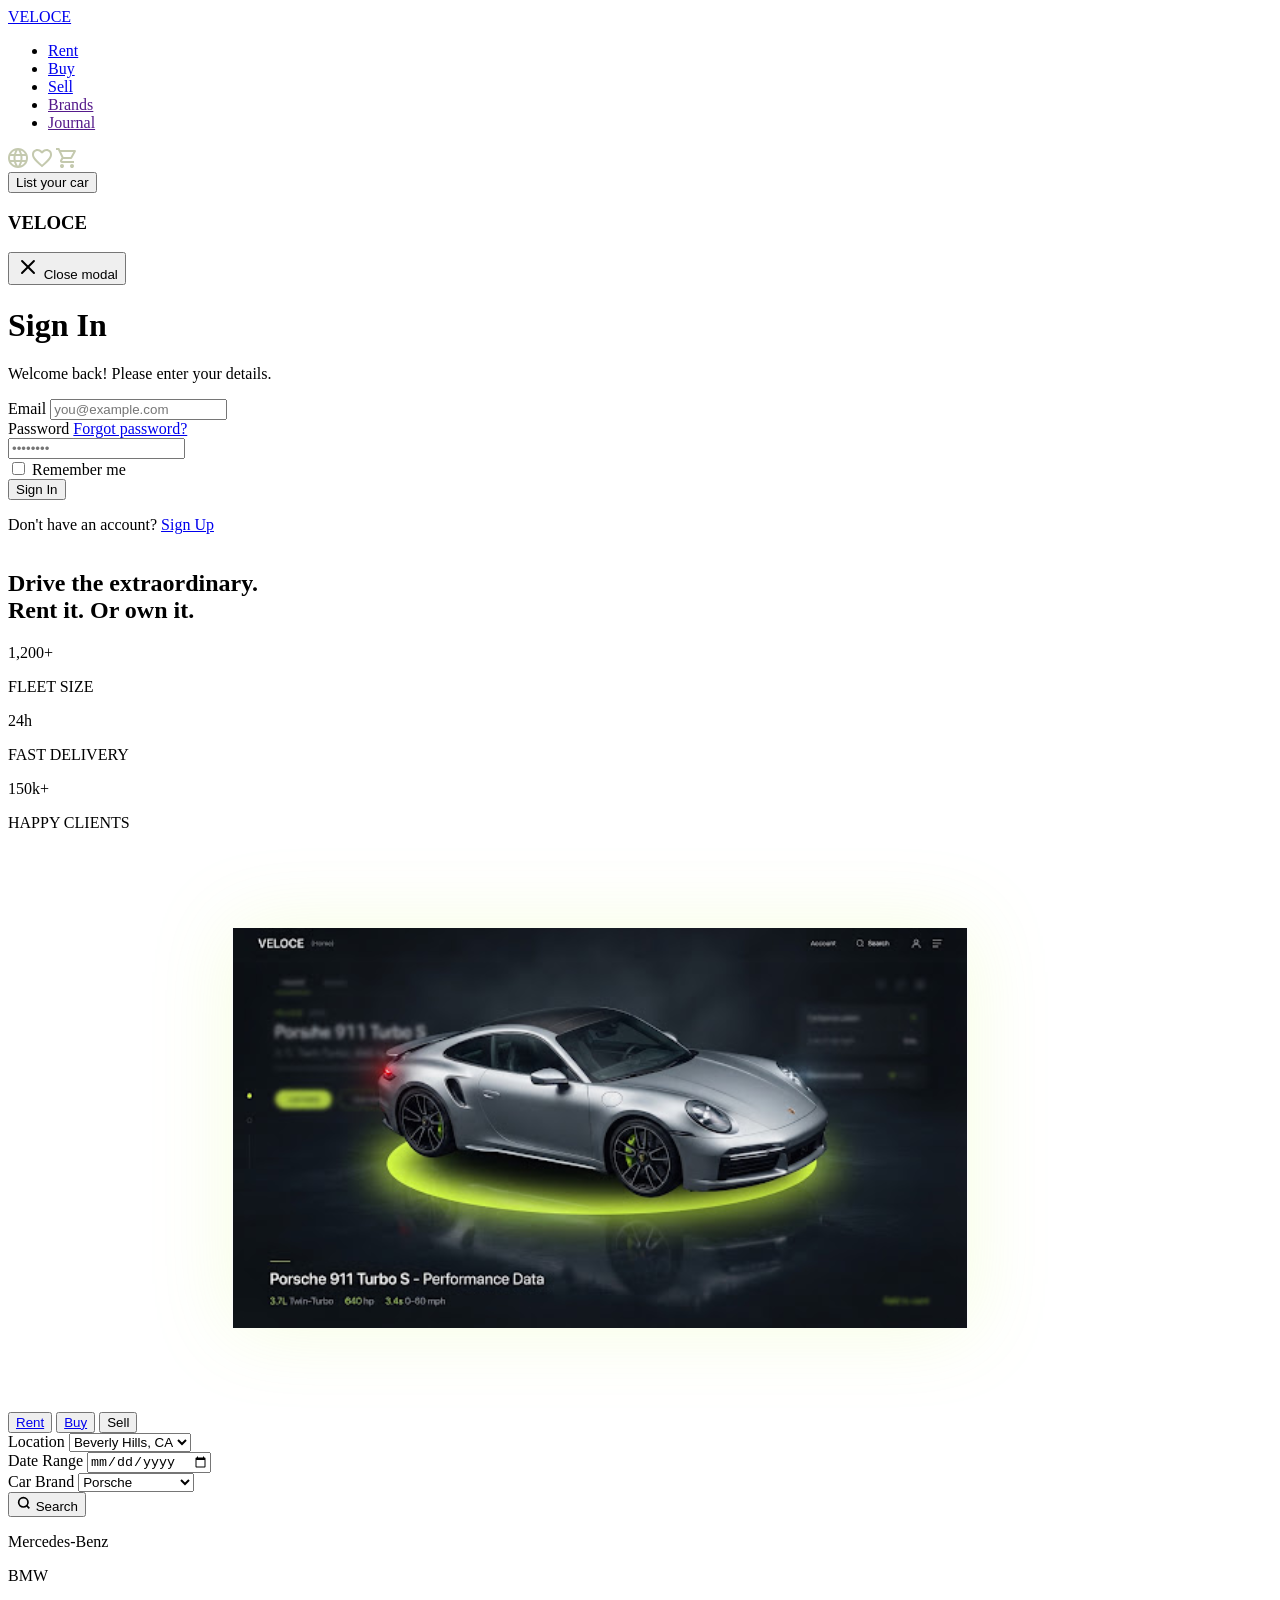
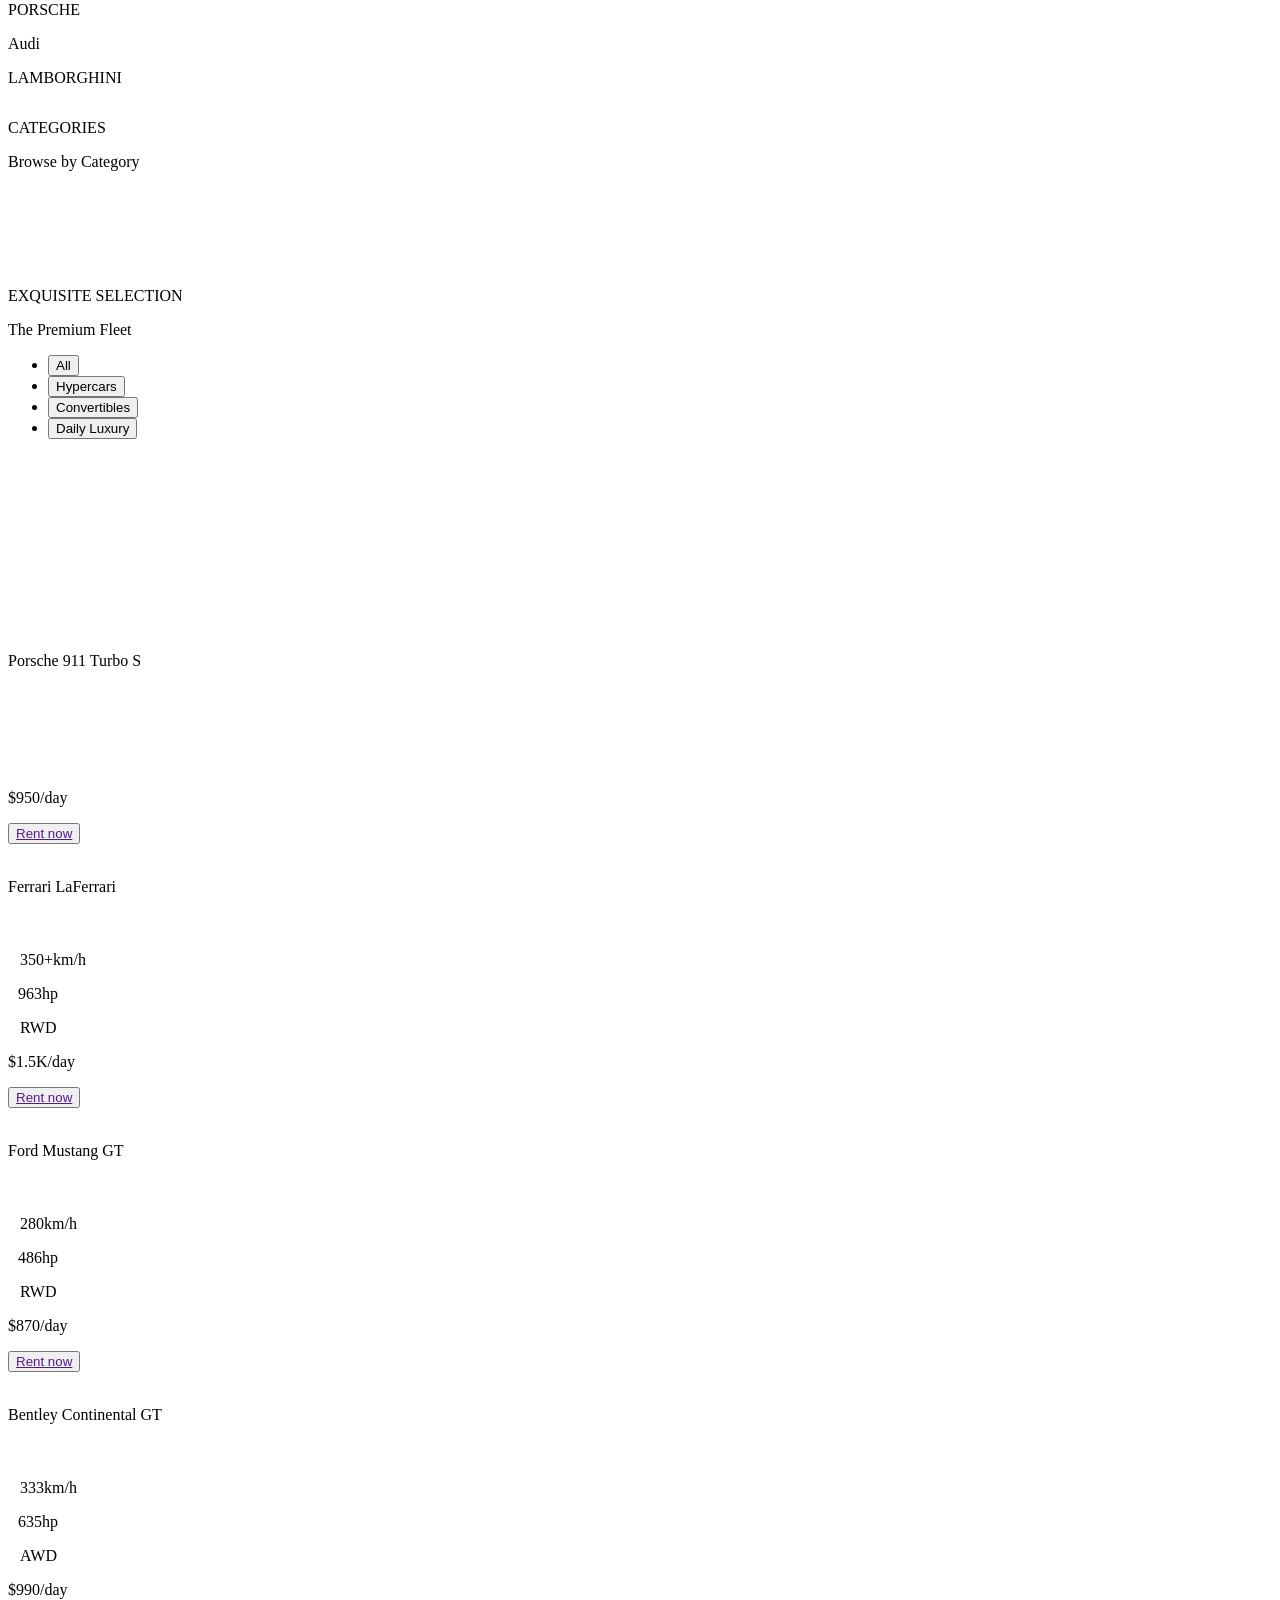
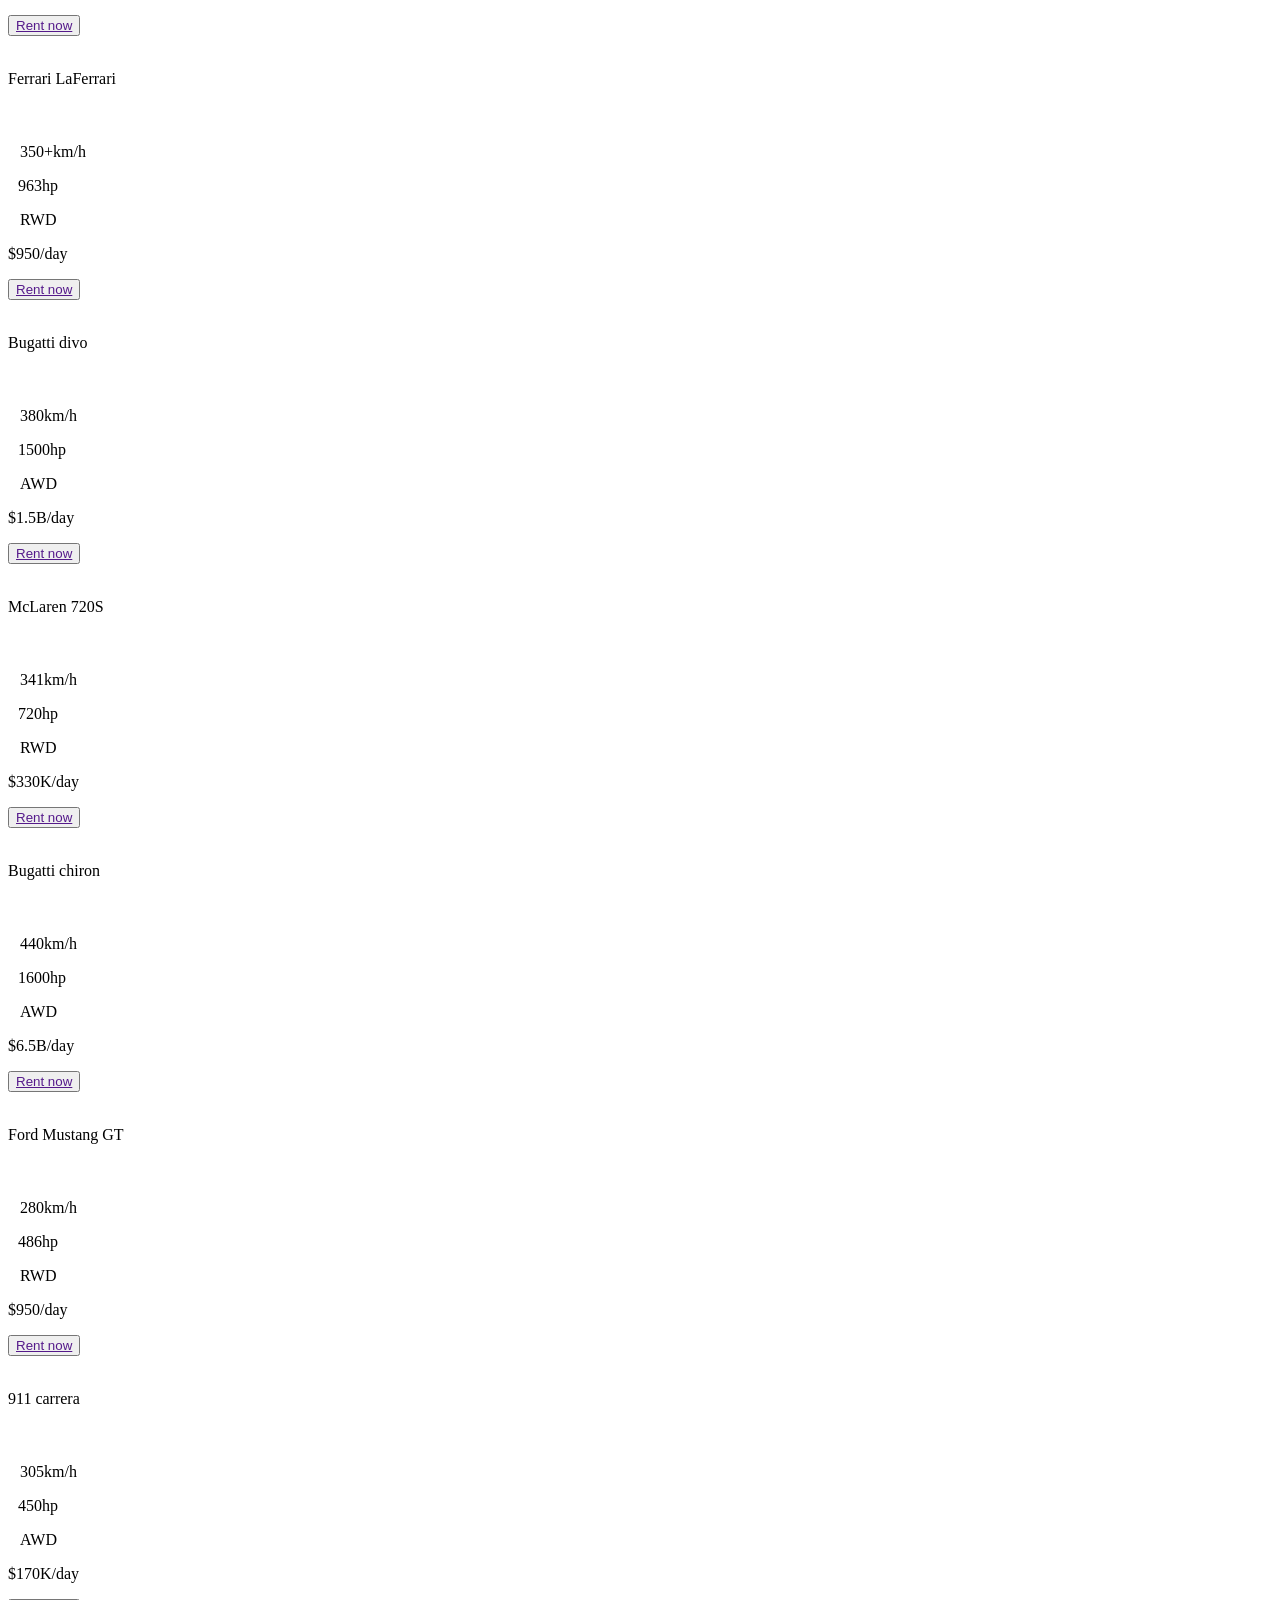
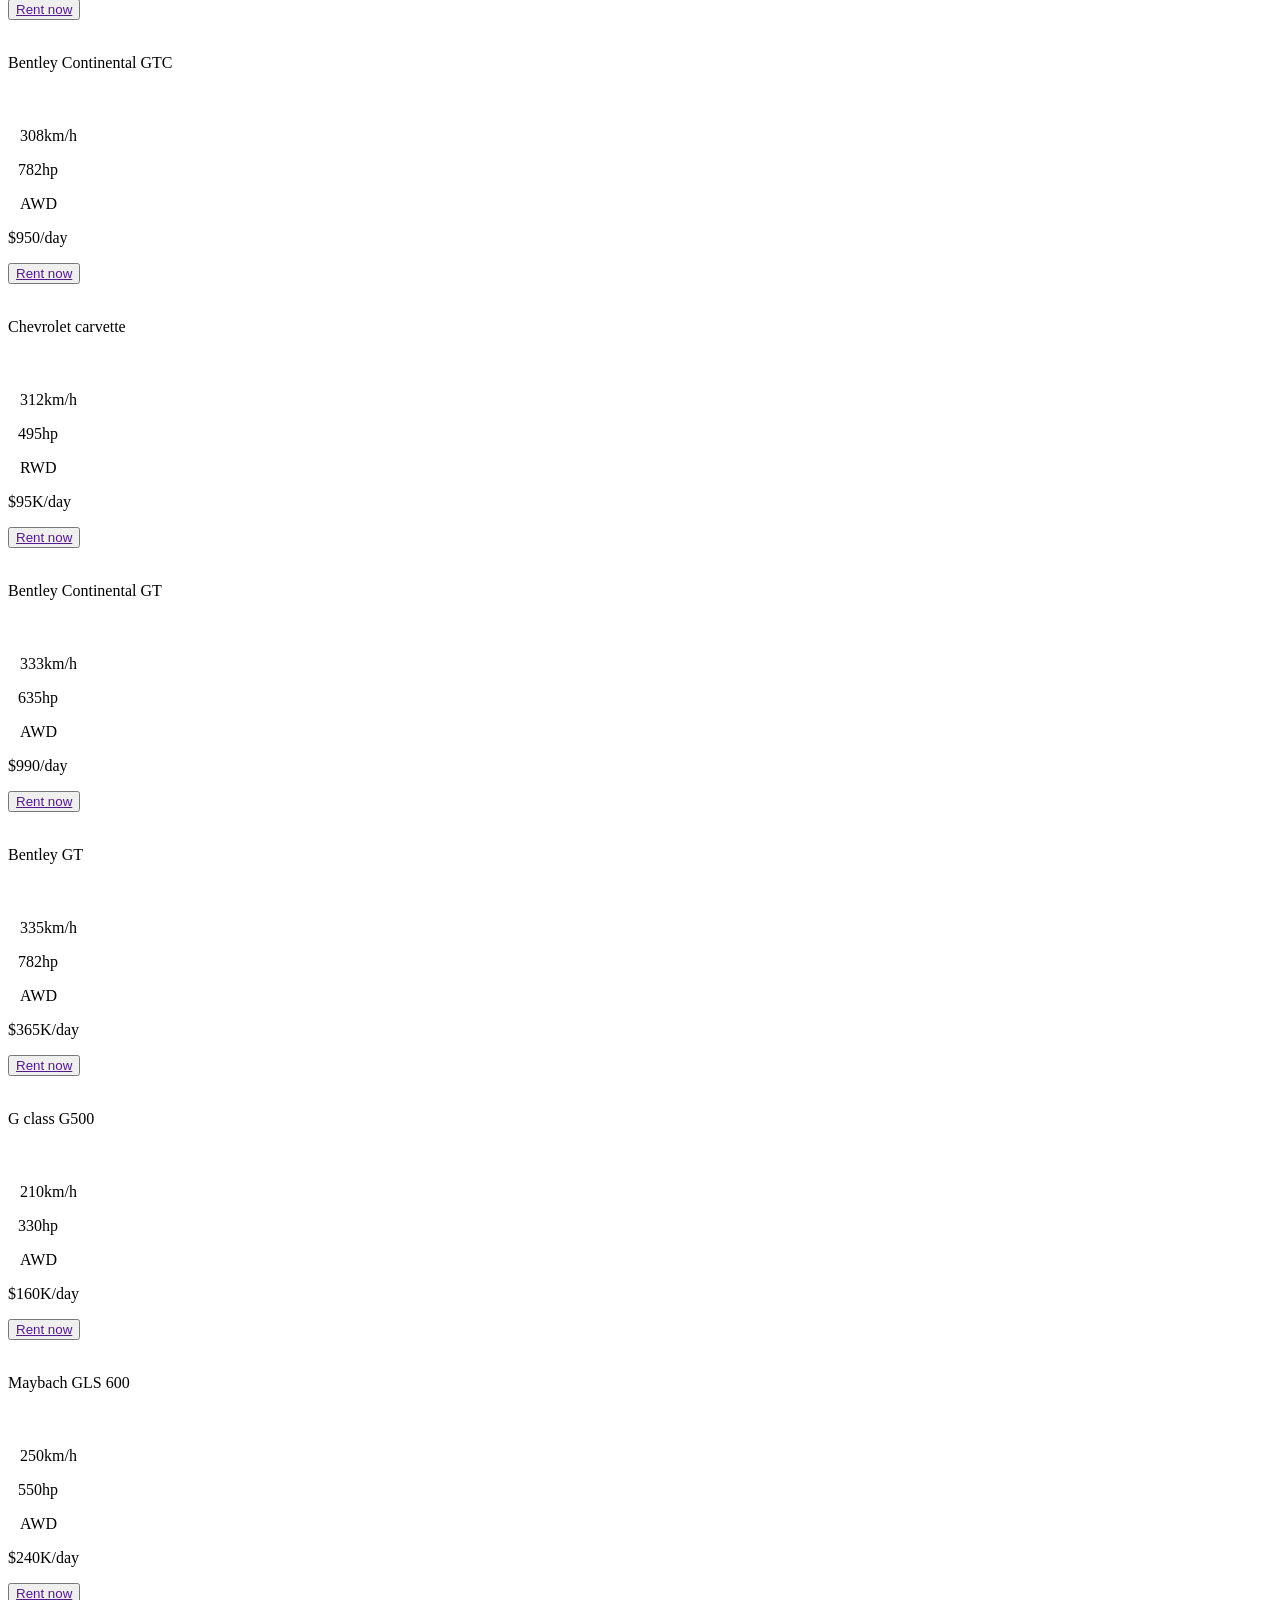
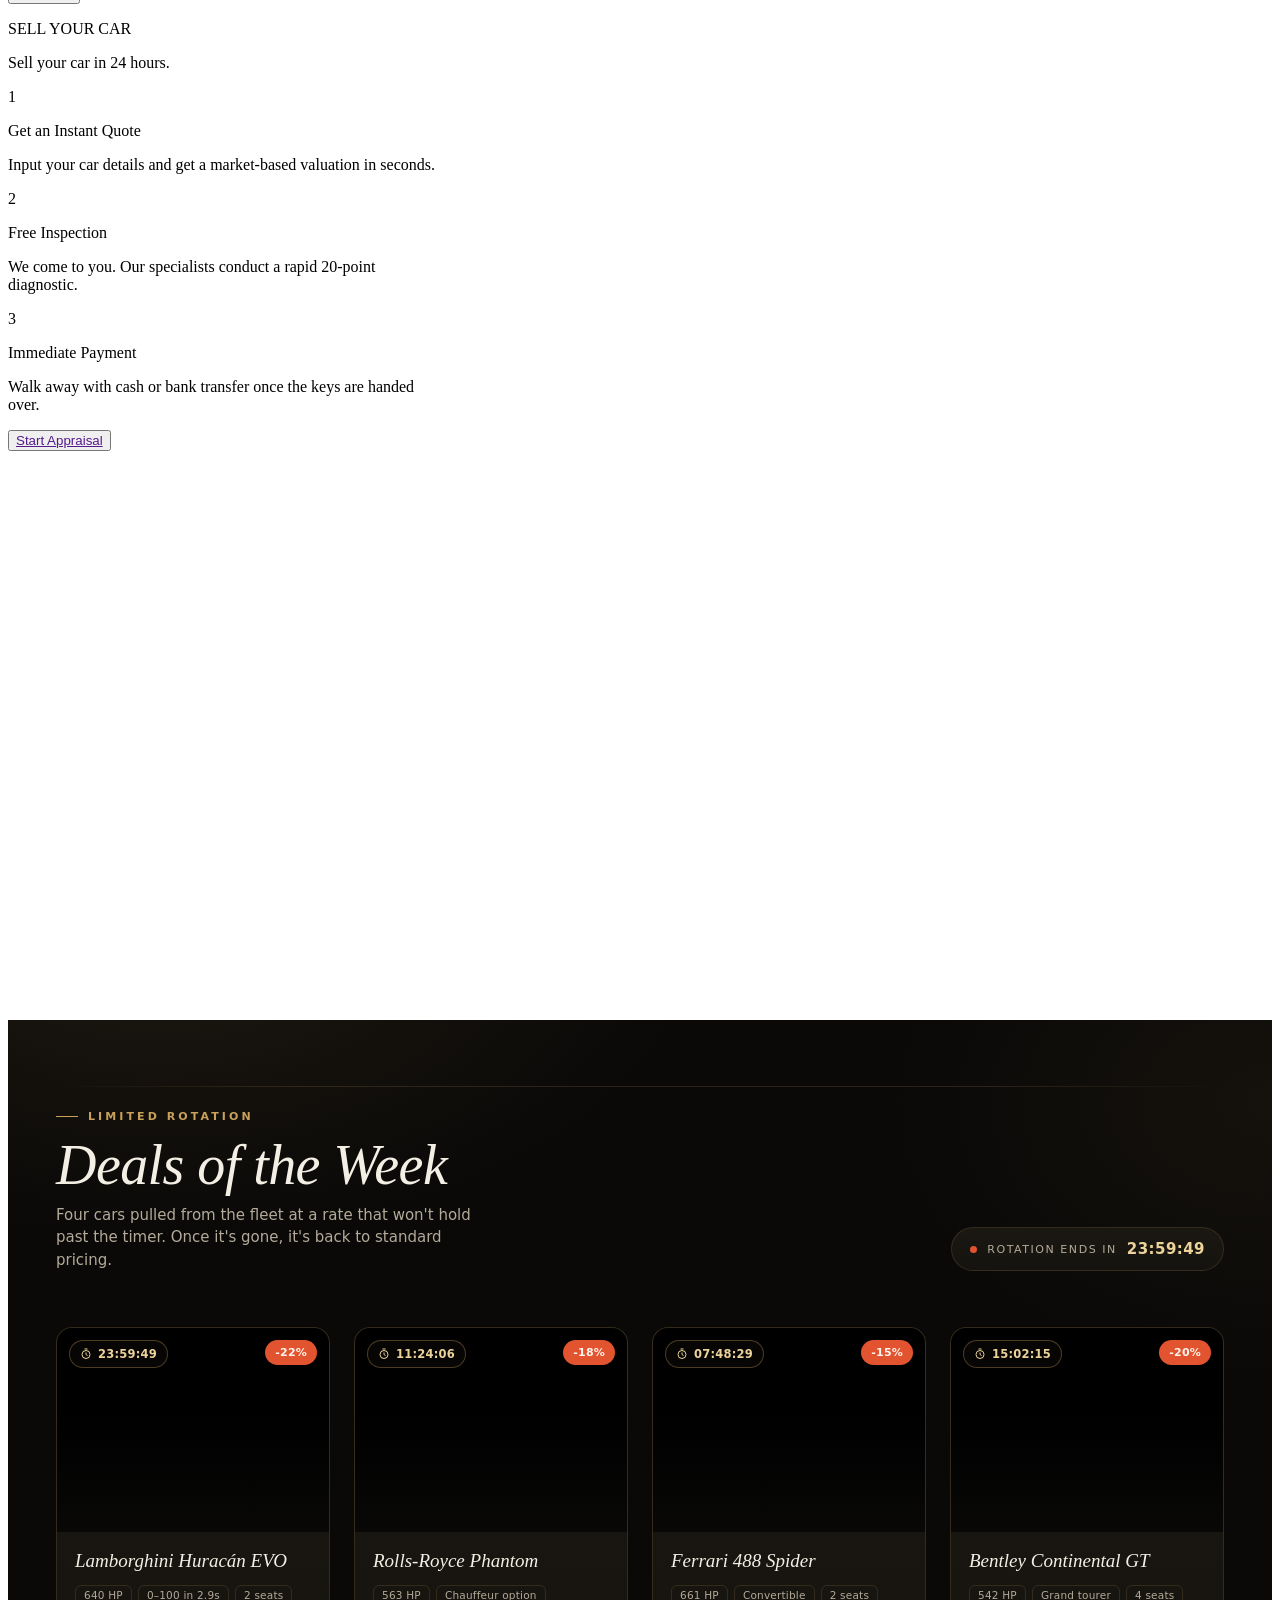
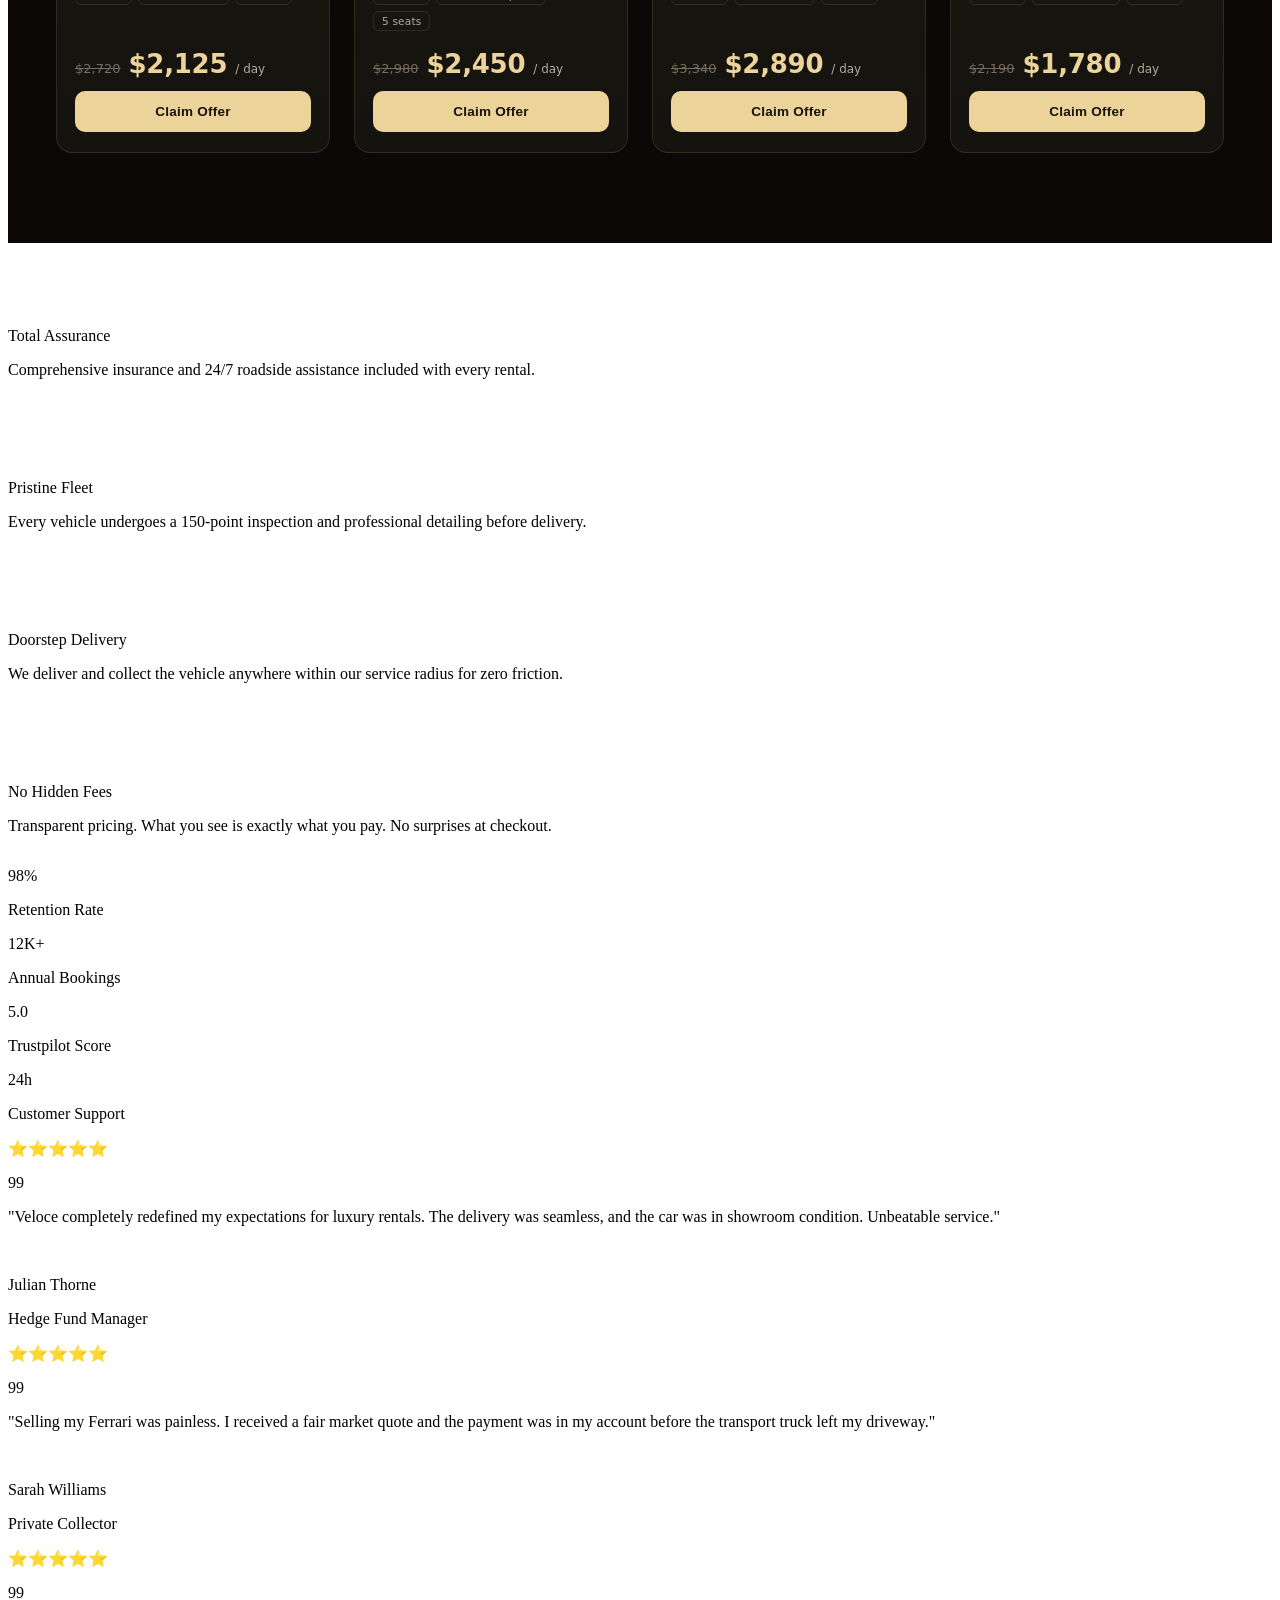
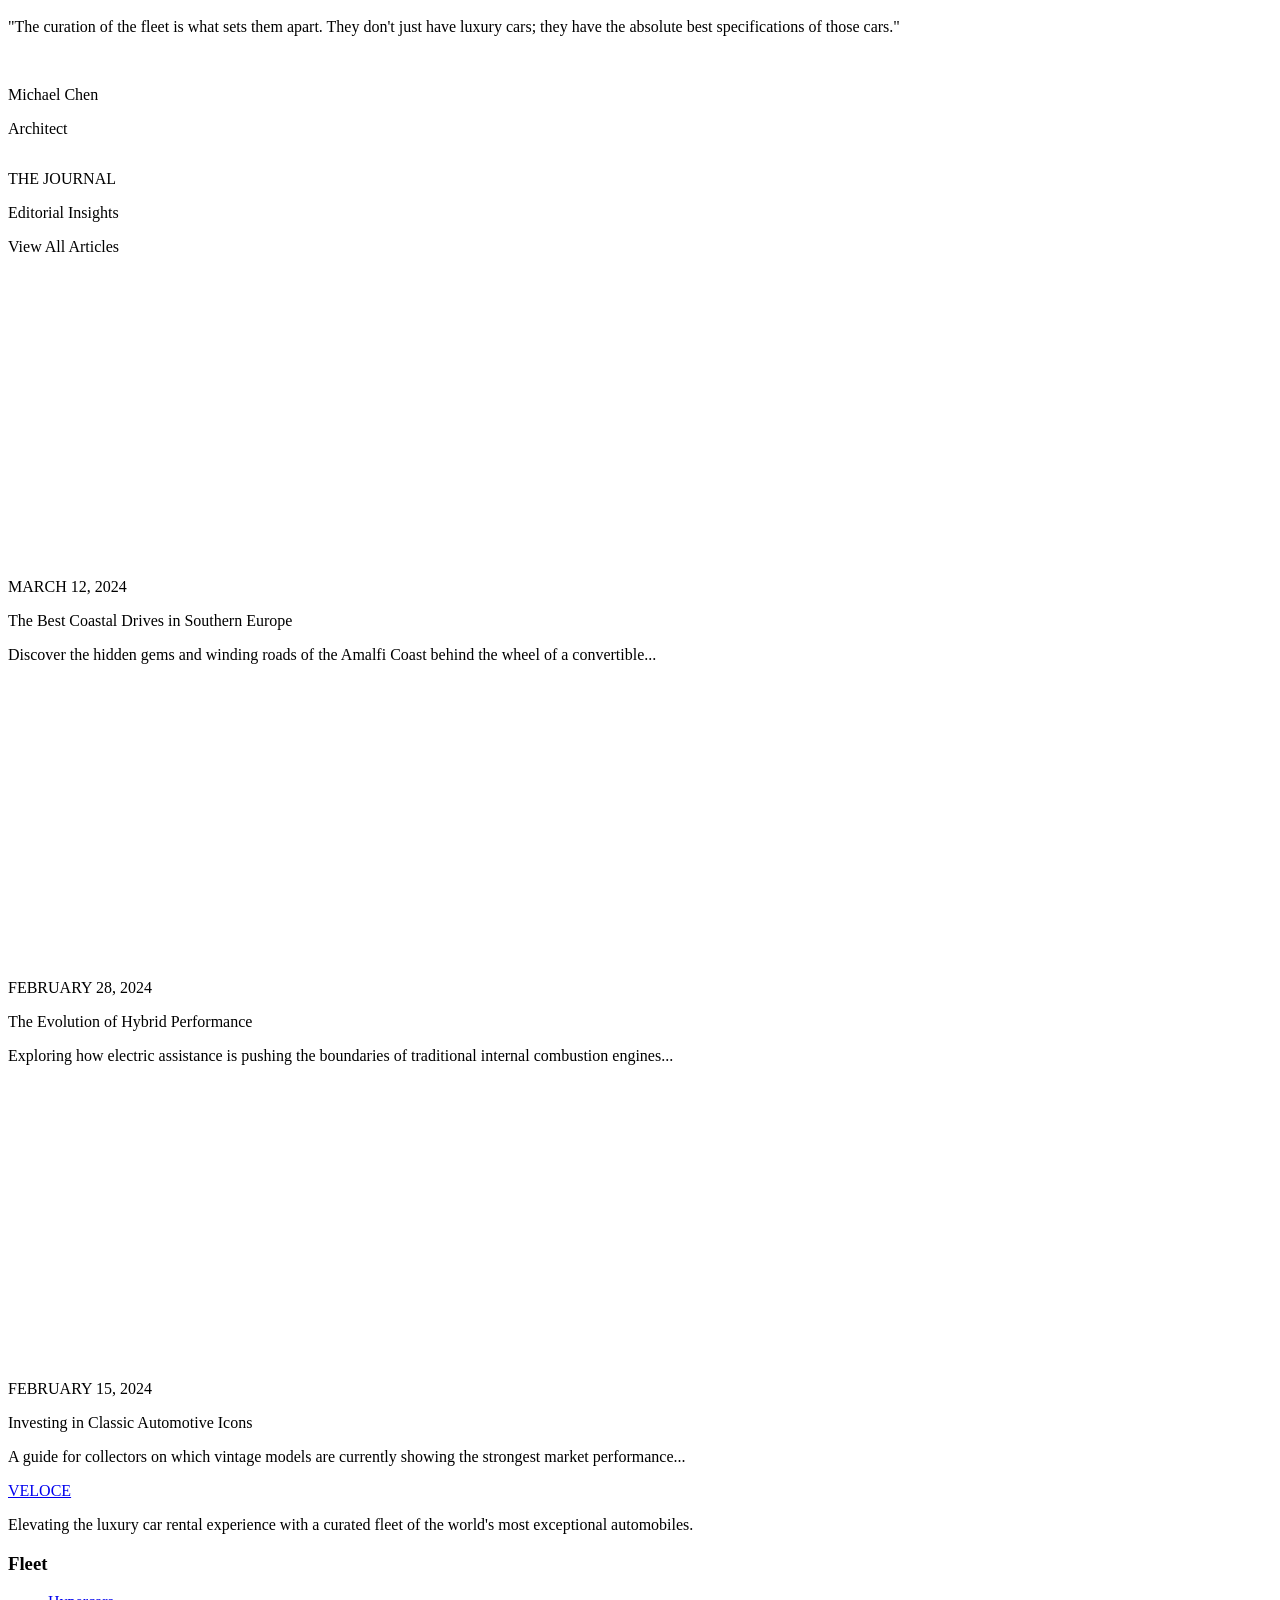
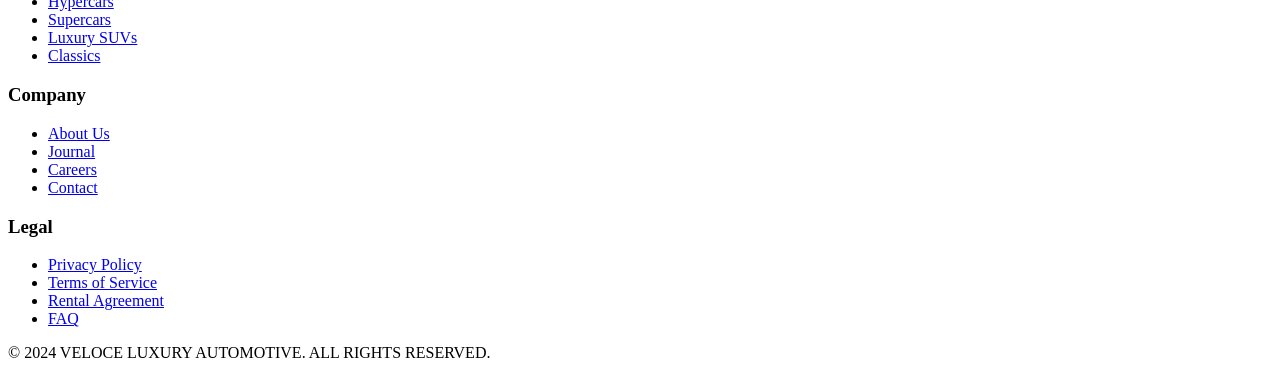
==== index.html @ 32c0cf6b "first commit" ====
<!DOCTYPE html>
<html lang="en">

<head>
    <meta charset="UTF-8">
    <meta name="viewport" content="width=device-width, initial-scale=1.0">
    <title>Rent</title>
    <link href="https://cdn.jsdelivr.net/npm/flowbite@4.0.1/dist/flowbite.min.css" rel="stylesheet" />
    <script src="https://cdn.jsdelivr.net/npm/@tailwindcss/browser@4"></script>
    <link rel="stylesheet" href="./style.css">
    <link rel="stylesheet" href="https://cdnjs.cloudflare.com/ajax/libs/OwlCarousel2/2.3.4/assets/owl.carousel.min.css"
        integrity="sha512-tS3S5qG0BlhnQROyJXvNjeEM4UpMXHrQfTGmbQ1gKmelCxlSEBUaxhRBj/EFTzpbP4RVSrpEikbmdJobCvhE3g=="
        crossorigin="anonymous" referrerpolicy="no-referrer" />
    <link rel="stylesheet"
        href="https://cdnjs.cloudflare.com/ajax/libs/OwlCarousel2/2.3.4/assets/owl.theme.default.min.css"
        integrity="sha512-sMXtMNL1zRzolHYKEujM2AqCLUR9F2C4/05cdbxjjLSRvMQIciEPCQZo++nk7go3BtSuK9kfa/s+a4f4i5pLkw=="
        crossorigin="anonymous" referrerpolicy="no-referrer" />
    <link rel="stylesheet" href="./sctipt.js">




<style id="performance-only">
/* PERFORMANCE ONLY — visual values intentionally untouched. */
html { overflow-x: hidden; }
img { content-visibility: auto; }
section, footer { contain: layout paint; }
</style>

</head>

<body class="bg-[#121315]">
    <header class="bg-[#121315] py-[19px] px-[30px]">
        <div class="max-w-[1280px] mx-auto w-full flex justify-between itmes-center">
            <div class="flex  gap-[32px] itmes-center ">
                <a class="text-[28px] text-[white]  font-[700]" href="./index.html">VELOCE</a>
                <ul class="flex gap-[16px] mt-[10px] max-[696px]:!hidden ">
                    <li class="inline-block group relative"><a
                            class="group-hover:font-[700] text-[#C4C9AE] group-hover:text-[#FFFFFF]  duration-[0.3s] group-hover:mb-[15px]"
                            href="./index.html">Rent</a>
                        <span
                            class="inline-block absolute top-[30px] left-[0] h-[2px] bg-[#C1F432] duration-[0.3s] w-[0px] group-hover:w-full">

                        </span>
                    </li>
                    <li class="inline-block group relative"><a
                            class="group-hover:font-[700]  text-[#C4C9AE] group-hover:text-[#FFFFFF] duration-[0.3s]"
                            href="./buy.html">Buy</a>
                        <span
                            class="inline-block absolute top-[30px] left-[0] h-[2px] bg-[#C1F432] duration-[0.3s] w-[0px] group-hover:w-full">

                        </span>
                    </li>
                    <li class="inline-block group relative"><a
                            class="group-hover:font-[700]  text-[#C4C9AE] group-hover:text-[#FFFFFF]  duration-[0.3s]"
                            href="./sell.html">Sell</a>
                        <span
                            class="inline-block absolute top-[30px] left-[0] h-[2px] bg-[#C1F432] duration-[0.3s] w-[0px] group-hover:w-full">

                        </span>
                    </li>
                    <li class="inline-block group relative"><a
                            class=" group-hover:font-[700] text-[#C4C9AE] group-hover:text-[#FFFFFF]  duration-[0.3s]"
                            href="">Brands</a>
                        <span
                            class="inline-block absolute top-[30px] left-[0] h-[2px] bg-[#C1F432] duration-[0.3s] w-[0px] group-hover:w-full">

                        </span>
                    </li>
                    <li class="inline-block group relative"><a
                            class=" group-hover:font-[700] text-[#C4C9AE] group-hover:text-[#FFFFFF]  duration-[0.3s]"
                            href="">Journal</a>
                        <span
                            class="inline-block absolute top-[30px] left-[0] h-[2px] bg-[#C1F432] duration-[0.3s] w-[0px] group-hover:w-full">

                        </span>
                    </li>
                </ul>
            </div>

            <div class="flex gap-[40px] ">

                <div class=" ">
                    <div class="flex gap-[8px] max-[696px]:hidden ">
                        <img class="pt-[12px]" src="./headericon-1.svg" alt="">
                        <img class="pt-[12px]" src="./headericon-2.svg" alt="">
                        <img class="pt-[12px]" src="./headericon-3.svg" alt="">
                    </div>

                </div>
                <!-- Modal toggle -->
              

<!-- Modal toggle -->
<button data-modal-target="default-modal" data-modal-toggle="default-modal" class="text-black bg-[#C1F432] box-border border border-transparent hover:bg-brand-strong focus:ring-4 focus:ring-brand-medium shadow-xs font-medium leading-5 rounded-base text-sm px-[24px] py-[10px] rounded-[8px] focus:outline-none" type="button">
  List your car
</button>

<!-- Main modal -->
<div id="default-modal" tabindex="-1" aria-hidden="true" class="hidden  overflow-y-auto overflow-x-hidden fixed top-0 right-0 left-0 z-50 justify-center items-center w-full  md:inset-0 h-[calc(100%-1rem)] max-h-[1000px]">
    <div class="relative object-cover overflow-hidden p-4 w-full max-w-[700px] max-h-[700px]">
        <!-- Modal content -->
        <div class="relative bg-neutral-primary-soft border border-default rounded-base shadow-sm p-4 md:p-6">
            <!-- Modal header -->
            <div class="flex items-center text-white bg-black justify-between border-b border-default pb-4 md:pb-5">
                <h3 class="text-lg font-medium text-heading">
                    VELOCE
                </h3>
                <button type="button" class="text-body bg-transparent hover:bg-neutral-tertiary hover:text-heading rounded-base text-sm w-9 h-9 ms-auto inline-flex justify-center items-center" data-modal-hide="default-modal">
                    <svg class="w-5 h-5" aria-hidden="true" xmlns="http://www.w3.org/2000/svg" width="24" height="24" fill="none" viewBox="0 0 24 24"><path stroke="currentColor" stroke-linecap="round" stroke-linejoin="round" stroke-width="2" d="M6 18 17.94 6M18 18 6.06 6"/></svg>
                    <span class="sr-only">Close modal</span>
                </button>
            </div>
            <!-- Modal body -->
             <div class="min-h-screen w-full bg-[#101112] flex items-center justify-center px-5">

  <div
    class="w-full max-w-[420px]
           rounded-2xl
           border border-[#292b2d]
           bg-[#151617]
           p-6 sm:p-8
           shadow-2xl">

    <!-- TITLE -->
    <div class="mb-7">

      <h1 class="text-2xl font-semibold text-white">
        Sign In
      </h1>

      <p class="mt-2 text-sm text-[#8f918d]">
        Welcome back! Please enter your details.
      </p>

    </div>


    <!-- FORM -->
    <form class="space-y-5">

      <!-- EMAIL -->
      <div>

        <label
          for="email"
          class="mb-2 block text-sm font-medium text-[#d8d9d5]">

          Email

        </label>

        <input
          id="email"
          type="email"
          placeholder="you@example.com"
          class="w-full rounded-lg
                 border border-[#303234]
                 bg-[#101112]
                 px-4 py-3
                 text-sm text-white
                 placeholder:text-[#666864]
                 outline-none
                 transition
                 focus:border-[#b7e52c]
                 focus:ring-1
                 focus:ring-[#b7e52c]">

      </div>


      <!-- PASSWORD -->
      <div>

        <div class="mb-2 flex items-center justify-between">

          <label
            for="password"
            class="text-sm font-medium text-[#d8d9d5]">

            Password

          </label>

          <a
            href="#"
            class="text-xs text-[#b7e52c]
                   hover:text-[#d5ff61]
                   transition">

            Forgot password?

          </a>

        </div>


        <input
          id="password"
          type="password"
          placeholder="••••••••"
          class="w-full rounded-lg
                 border border-[#303234]
                 bg-[#101112]
                 px-4 py-3
                 text-sm text-white
                 placeholder:text-[#666864]
                 outline-none
                 transition
                 focus:border-[#b7e52c]
                 focus:ring-1
                 focus:ring-[#b7e52c]">

      </div>


      <!-- REMEMBER -->
      <div class="flex items-center gap-2">

        <input
          id="remember"
          type="checkbox"
          class="h-4 w-4
                 rounded
                 border-[#383a3c]
                 bg-[#101112]
                 accent-[#b7e52c]">

        <label
          for="remember"
          class="text-sm text-[#999b96]">

          Remember me

        </label>

      </div>


      <!-- SIGN IN BUTTON -->
      <button
        type="submit"
        class="w-full rounded-lg
               bg-[#b7e52c]
               py-3
               text-sm font-bold
               text-[#101112]
               transition
               hover:bg-[#d0fa54]
               active:scale-[0.98]">

        Sign In

      </button>

    </form>


    <!-- SIGN UP -->
    <p class="mt-7 text-center text-sm text-[#858783]">

      Don't have an account?

      <a
        href="#"
        class="ml-1 font-medium
               text-[#b7e52c]
               hover:text-[#d5ff61]">

        Sign Up

      </a>

    </p>

  </div>

</div>
             
          
        </div>
    </div>
</div>





            </div>







        
    </header>






  














    <main>
     <section class="w-full bg-[#101112] text-white overflow-hidden">

  <div class="max-w-[1280px] mx-auto px-5 sm:px-7 lg:px-9 py-12 sm:py-16">

    <!-- TITLE -->
    <div class="text-center">

      <h1
        class="text-[38px] sm:text-[50px] lg:text-[58px]
               leading-[1.02] font-bold tracking-[-2px]">

        <span class="text-[#e8e8e8]">
          Drive the extraordinary.
        </span>

        <br>

        <span class="text-[#b7ff1c]">
          Rent it. Or own it.
        </span>

      </h1>


      <!-- STATS -->
      <div
        class="mt-6 flex justify-center
               divide-x divide-[#292b2b]">

        <div class="px-5 sm:px-9 text-center">

          <p class="text-sm">
            1,200+
          </p>

          <p class="mt-1 text-[10px] text-[#aaa99c]">
            FLEET SIZE
          </p>

        </div>


        <div class="px-5 sm:px-9 text-center">

          <p class="text-sm">
            24h
          </p>

          <p class="mt-1 text-[10px] text-[#aaa99c]">
            FAST DELIVERY
          </p>

        </div>


        <div class="px-5 sm:px-9 text-center">

          <p class="text-sm">
            150k+
          </p>

          <p class="mt-1 text-[10px] text-[#aaa99c]">
            HAPPY CLIENTS
          </p>

        </div>

      </div>

    </div>


    <!-- IMAGE + WIDGET -->
    <div
      class="relative
             w-full
             max-w-[1024px]
             mx-auto
             mt-10 sm:mt-12">


      <!-- SINGLE IMAGE -->
      <div
        class="relative
               w-full
               h-[280px]
               sm:h-[400px]
               lg:h-[500px]
               overflow-hidden">

        <img
          src="./hero/hero img.svg"
          alt="Porsche 911 Turbo S"
          class="w-full h-full object-cover block">


        <!-- IMAGE DARK OVERLAY -->
        <div
          class="absolute inset-0
                 bg-gradient-to-b
                 from-black/10
                 via-transparent
                 to-[#101112]/30
                 pointer-events-none">
        </div>

      </div>


      <!-- SEARCH WIDGET -->
      <div
        class="absolute
               left-1/2
               -translate-x-1/2
               bottom-[-10px]
               z-20
               w-[calc(100%-32px)]
               sm:w-[calc(100%-60px)]
               lg:w-[740px]
               rounded-[14px]
               border border-[#303332]
               bg-[#181a1b]/95
               backdrop-blur-xl
               shadow-[0_20px_60px_rgba(0,0,0,0.45)]
               p-3 sm:p-4">


        <!-- TABS -->
        <div class="flex items-center gap-1 mb-4">

          <button
            type="button"
            class="car-tab active-car-tab
                   px-5 py-2 rounded-lg
                   text-[12px] font-semibold
                   bg-[#b7ff1c] text-[#111]">

           <a href="./index.html">Rent</a>

          </button>


          <button
            type="button"
            class="car-tab
                   px-5 py-2 rounded-lg
                   text-[12px] font-semibold
                   text-[#aaa99c]
                   hover:text-white transition">

            <a href="./buy.html">Buy</a>

          </button>


          <button
            type="button"
            class="car-tab
                   px-5 py-2 rounded-lg
                   text-[12px] font-semibold
                   text-[#aaa99c]
                   hover:text-white transition">

            Sell

          </button>

        </div>


        <!-- FIELDS -->
        <div
          class="grid
                 grid-cols-1
                 sm:grid-cols-2
                 lg:grid-cols-[1fr_1fr_1fr_auto]
                 gap-3">


          <!-- LOCATION -->
          <div>

            <label
              class="block mb-1.5 text-[10px]
                     uppercase text-[#aaa99c]">

              Location

            </label>

            <select
              class="w-full h-[42px]
                     appearance-none
                     rounded-lg
                     border border-[#2b2d2e]
                     bg-[#141617]
                     px-3
                     text-[12px]
                     text-[#999b95]
                     outline-none
                     focus:border-[#b7ff1c]
                     cursor-pointer">

              <option>Beverly Hills, CA</option>
              <option>Los Angeles, CA</option>
              <option>Miami, FL</option>
              <option>New York, NY</option>
              <option>Dubai, UAE</option>

            </select>

          </div>


          <!-- DATE -->
          <div>

            <label
              class="block mb-1.5 text-[10px]
                     uppercase text-[#aaa99c]">

              Date Range

            </label>

            <input
              type="date"
              class="w-full h-[42px]
                     rounded-lg
                     border border-[#2b2d2e]
                     bg-[#141617]
                     px-3
                     text-[12px]
                     text-[#999b95]
                     outline-none
                     focus:border-[#b7ff1c]
                     cursor-pointer">

          </div>


          <!-- BRAND -->
          <div>

            <label
              class="block mb-1.5 text-[10px]
                     uppercase text-[#aaa99c]">

              Car Brand

            </label>

            <select
              class="w-full h-[42px]
                     appearance-none
                     rounded-lg
                     border border-[#2b2d2e]
                     bg-[#141617]
                     px-3
                     text-[12px]
                     text-[#999b95]
                     outline-none
                     focus:border-[#b7ff1c]
                     cursor-pointer">

              <option>Porsche</option>
              <option>Ferrari</option>
              <option>Lamborghini</option>
              <option>McLaren</option>
              <option>BMW</option>
              <option>Mercedes-Benz</option>
              <option>Aston Martin</option>

            </select>

          </div>


          <!-- SEARCH -->
          <button
            type="button"
            class="h-[42px]
                   self-end
                   rounded-lg
                   bg-[#b7ff1c]
                   px-6
                   text-[12px]
                   font-bold
                   text-[#101112]
                   flex items-center
                   justify-center
                   gap-2
                   hover:bg-[#caff50]
                   active:scale-[0.98]
                   transition">

            <svg
              width="16"
              height="16"
              viewBox="0 0 24 24"
              fill="none"
              stroke="currentColor"
              stroke-width="2.5">

              <circle
                cx="11"
                cy="11"
                r="7"/>

              <path d="m20 20-4-4"/>

            </svg>

            Search

          </button>

        </div>

      </div>

    </div>


    <!-- SPACE FOR OVERLAY -->
    <div class="h-[90px] sm:h-[100px]"></div>

  </div>


  <!-- TABS JS -->
  <script>

    const carTabs =
      document.querySelectorAll(".car-tab");

    carTabs.forEach(tab => {

      tab.addEventListener("click", () => {

        carTabs.forEach(item => {

          item.classList.remove(
            "active-car-tab",
            "bg-[#b7ff1c]",
            "text-[#111]"
          );

          item.classList.add(
            "text-[#aaa99c]"
          );

        });


        tab.classList.add(
          "active-car-tab",
          "bg-[#b7ff1c]",
          "text-[#111]"
        );

        tab.classList.remove(
          "text-[#aaa99c]"
        );

      });

    });

  </script>

</section>

        <section class="bg-[#161719] max-[661px]:mt-[300px]">
            <div class="max-w-[1280px] w-full mx-auto">
                <div class="flex px-[64px] justify-between py-[60px] max-[400px]:flex-col">
                    <div class="inline-block group relative">
                        <p
                            class=" text-[16px] font-[400] text-[#7A7A7D] hover:text-[#C1F432] max-[400px]:text-center py-4  w-full   ">
                            Mercedes-Benz</p> <span
                            class="absolute top-[50px] left-[0] h-[2px] bg-[#C1F432] duration-[0.3s] w-[0px] group-hover:w-full">

                        </span>
                    </div>
                    <div class="inline-block group relative">
                        <p
                            class="text-[16px] font-[400] text-[#7A7A7D] hover:text-[#C1F432] max-[400px]:text-center py-4 ">
                            BMW</p> <span
                            class=" absolute top-[50px] left-[0] h-[2px] bg-[#C1F432] duration-[0.3s] w-[0px] group-hover:w-full">

                        </span>
                    </div>



                    <div class="inline-block group relative">
                        <p
                            class="text-[16px] font-[400] text-[#7A7A7D] hover:text-[#C1F432] max-[400px]:text-center py-4 ">
                            PORSCHE</p> <span
                            class=" absolute top-[50px] left-[0] h-[2px] bg-[#C1F432] duration-[0.3s] w-[0px] group-hover:w-full">

                        </span>
                    </div>
                    <div class="inline-block group relative">
                        <p
                            class="text-[16px] font-[400] text-[#7A7A7D] hover:text-[#C1F432] max-[400px]:text-center py-4 ">
                            Audi</p> <span
                            class=" absolute top-[50px] left-[0] h-[2px] bg-[#C1F432] duration-[0.3s] w-[0px] group-hover:w-full">

                        </span>
                    </div>
                    <div class="inline-block group relative">
                        <p
                            class="text-[16px] font-[400] text-[#7A7A7D] hover:text-[#C1F432] max-[400px]:text-center py-4 ">
                            LAMBORGHINI</p> <span
                            class="absolute top-[50px] left-[0] h-[2px] bg-[#C1F432] duration-[0.3s] w-[0px] group-hover:w-full">

                        </span>
                    </div>
                </div>
            </div>
        </section>



        <!-- section tegiga overflow-hidden klassi qo'shildi -->
        <section class="bg-[#121315] py-[140px] md:py-[50px] px-[16px] md:px-0 overflow-hidden">
            <div class="max-w-[1280px] w-full mx-auto">
                <div>
                    <p class="text-[14px] md:text-[16px] font-[400] text-[#C1F432] tracking-wider">CATEGORIES</p>
                    <p class="text-[20px] md:text-[24px] font-[400] text-[#ffffff] pb-5 mt-1">Browse by Category</p>

                    <div class="owl-carousel owl-theme">
                        <div class="item">
                            <div
                                class="h-[360px] pl-[20px] rounded-[24px] w-full bg-[url(./sec-catigora/katigora-card-bg.svg)] bg-no-repeat bg-center bg-cover mx-auto">
                                <div class="w-full" id="kategora-card-1">
                                    <p class="text-[16px] pt-[295px] font-[400] text-[#ffffff]">sport</p>
                                    <p class="text-[16px] font-[400] text-[#C4C9AE]">42 Vehicles Available</p>
                                </div>
                            </div>
                        </div>
                        <div class="item">
                            <div
                                class="h-[360px] pl-[20px] rounded-[24px] w-full bg-[url(./sec-catigora/card-2.svg)] bg-no-repeat bg-center bg-cover mx-auto">
                                <div class="w-full" id="kategora-card-2">
                                    <p class="text-[16px] pt-[295px] font-[400] text-[#ffffff]">SUV</p>
                                    <p class="text-[16px] font-[400] text-[#C4C9AE]">38 Vehicles Available</p>
                                </div>
                            </div>
                        </div>
                        <div class="item">
                            <div
                                class="h-[360px] pl-[20px] rounded-[24px] w-full bg-[url(./sec-catigora/card-3.svg)] bg-no-repeat bg-center bg-cover mx-auto">
                                <div class="w-full" id="kategora-card-3">
                                    <p class="text-[16px] pt-[295px] font-[400] text-[#ffffff]">Sedan</p>
                                    <p class="text-[16px] font-[400] text-[#C4C9AE]">24 Vehicles Available</p>
                                </div>
                            </div>
                        </div>
                        <div class="item">
                            <div
                                class="h-[360px] pl-[20px] rounded-[24px] w-full bg-[url(./sec-catigora/card-4.svg)] bg-no-repeat bg-center bg-cover mx-auto">
                                <div class="w-full" id="kategora-card-4">
                                    <p class="text-[16px] pt-[295px] font-[400] text-[#ffffff]">Electric</p>
                                    <p class="text-[16px] font-[400] text-[#C4C9AE]">18 Vehicles Available</p>
                                </div>
                            </div>
                        </div>
                    </div>
                </div>
            </div>
        </section>


        <section class="bg-[#151618]">
            <div class="max-w-[1280px] w-full mx-auto ">


                <div class="mb-4 ">
                    <div class=" mb-[-40px] max-[1277px]:mb-[50px] max-[420px]:px-[30px]">
                        <p class="text-[16px] font-[400] text-[#C1F432] mb-[8px]">EXQUISITE SELECTION</p>
                        <p class="text-[16px] font-[400] text-[#FFFFFF]">The Premium Fleet</p>
                    </div>
                    <ul class="flex text-[white]   ml-[820px]  max-[1277px]:ml-[0px] max-[395px]:!justify-center  -mb-px text-sm font-medium text-center"
                        id="default-tab" data-tabs-toggle="#default-tab-content" role="tablist">
                        <li class="me-2 rounded-[0px] " role="presentation">
                            <button
                                class="inline-block  focus:border-2 focus:border-[#C1F432]  focus:outline-none px-[24px] py-[8px] rounded-[9999px]  rounded-t-base max-[470px]:text-[10px]  max-[395px]:text-[7px]"
                                id="profile-tab" data-tabs-target="#profile" type="button" role="tab"
                                aria-controls="profile" aria-selected="false">All</button>
                        </li>
                        <li class="me-2 " role="presentation">
                            <button
                                class="inline-block  focus:border-2 focus:border-[#C1F432]  focus:outline-none px-[20px] py-[5px] rounded-[9999px] max-[470px]:text-[10px] max-[395px]:text-[7px] hover:text-fg-brand hover:border-brand"
                                id="dashboard-tab" data-tabs-target="#dashboard" type="button" role="tab"
                                aria-controls="dashboard" aria-selected="false">Hypercars</button>
                        </li>
                        <li class="me-2" role="presentation">
                            <button
                                class="inline-block  focus:border-2 focus:border-[#C1F432]  focus:outline-none px-[24px] py-[8px] rounded-[9999px] max-[470px]:text-[10px] max-[395px]:text-[7px] hover:text-fg-brand hover:border-brand"
                                id="settings-tab" data-tabs-target="#settings" type="button" role="tab"
                                aria-controls="settings" aria-selected="false">Convertibles</button>
                        </li>
                        <li role="presentation">
                            <button
                                class="inline-block  focus:border-2 focus:border-[#C1F432]  focus:outline-none px-[24px] py-[8px] rounded-[9999px] max-[470px]:text-[10px] max-[395px]:text-[7px] hover:text-fg-brand hover:border-brand"
                                id="contacts-tab" data-tabs-target="#contacts" type="button" role="tab"
                                aria-controls="contacts" aria-selected="false">Daily Luxury</button>
                        </li>
                    </ul>
                </div>
                <div id="default-tab-content">
                    <div class="hidden p-4 rounded-base bg-neutral-secondary-soft" id="profile" role="tabpanel"
                        aria-labelledby="profile-tab">
                        <div class="cards flex gap-[44px] justify-center max-[1230px]:block max-[1172px]:px-5">
                            <div
                                class="max-w-[270px]  border border-[#262826] shadow shadow-[gray]  my-5  bg-[#121315] rounded-[20px] p-[16px] w-full">
                                <img class="max-w-[236px] rounded-[16px] mx-auto mb-[10px] "
                                    src="./teb-cards/porsche-card1.svg" alt="">
                                <div class="flex max-w-[236px] mx-auto justify-between">
                                    <p class="text-[20px] font-[400] text-[white] ">Porsche 911 Turbo S </p><img
                                        src="./Icon (11).svg" alt="">
                                </div>
                                <div class="flex max-w-[236px] mx-auto gap-[10px] mb-[5px] mt-[10px]">
                                    <img class="" src="./teb-cards/mini1.svg" alt="">
                                    <img class="" src="./teb-cards/mini2.svg" alt="">
                                </div>
                                <img class="ml-[px]" src="./teb-cards/mini3.svg" alt="">

                                <div class="pt-[41px] flex gap-[22.62px]">
                                    <p class="text-[32px] font-[700] text-[#C1F432]">$950<span
                                            class="text-[14px] font-[400] text-[#C4C9AE]">/day</span></p>
                                    <button class="bg-[#C1F432] py-[10px] px-[20px]  rounded-[12px]"><a
                                            class="text-[#151F00] font-[700] text-[14px] " href="">Rent now</a></button>
                                </div>
                            </div>
                            <div
                                class="max-w-[270px]  border border-[#262826] shadow shadow-[gray]  my-5  bg-[#121315] rounded-[20px] p-[16px] w-full">
                                <img class="max-w-[236px] rounded-[16px] mx-auto mb-[10px] h-[177px] object-cover "
                                    src="https://www.slashgear.com/img/gallery/10-best-hypercars-of-all-time/l-intro-1670272058.jpg"
                                    alt="" loading="lazy" decoding="async">
                                <div class="flex max-w-[236px] mx-auto justify-between">
                                    <p class="text-[20px] font-[400] text-[white] ">Ferrari LaFerrari</p><img
                                        src="./Icon (11).svg" alt="">
                                </div>
                                <div class="flex max-w-[236px] mx-auto gap-[10px] mb-[5px] mt-[10px]">
                                    <p
                                        class="text-[12px] font-[400] text-[#C4C9AE] border border-[#262826] py-[4px] px-[8px] bg-[#1F2022] rounded-[6px]">
                                        <img src="./tezlik.svg" class="inline-block pr-[4px] pb-[2px]" alt="">350+km/h
                                    </p>
                                    <p
                                        class="text-[12px] font-[400] text-[#C4C9AE] border border-[#262826] py-[4px] px-[8px] bg-[#1F2022] rounded-[6px]">
                                        <img src="./chaqmoq.svg" class="inline-block pr-[4px] pb-[2px]" alt="">963hp
                                    </p>

                                </div>
                                <p
                                    class="text-[12px] font-[400] text-[#C4C9AE] max-w-[65px] border border-[#262826] py-[4px] px-[8px] bg-[#1F2022] rounded-[6px]">
                                    <img src="./position.svg" class="inline-block pr-[4px] pb-[2px]" alt="">RWD
                                </p>

                                <div class="pt-[41px] flex gap-[22.62px]">
                                    <p class="text-[32px] font-[700] text-[#C1F432]">$1.5K<span
                                            class="text-[14px] font-[400] text-[#C4C9AE]">/day</span></p>
                                    <button class="bg-[#C1F432] py-[10px] px-[20px]  rounded-[12px]"><a
                                            class="text-[#151F00] font-[700] text-[12px] " href="">Rent now</a></button>
                                </div>
                            </div>
                            <div
                                class="max-w-[270px] border border-[#262826] shadow shadow-[gray]  my-5   bg-[#121315] rounded-[20px] p-[16px] w-full">
                                <img class="max-w-[236px] rounded-[16px] mx-auto mb-[10px] h-[177px] object-cover "
                                    src="https://hips.hearstapps.com/hmg-prod/images/2025-ford-mustang-60th-anniversary-exterior-66227932bb88e.jpg?crop=0.7287272727272727xw:1xh;center,top"
                                    alt="" loading="lazy" decoding="async">
                                <div class="flex max-w-[236px] mx-auto justify-between">
                                    <p class="text-[20px] font-[400] text-[white] ">Ford Mustang GT</p><img
                                        src="./Icon (11).svg" alt="">
                                </div>
                                <div class="flex max-w-[236px] mx-auto gap-[10px] mb-[5px] mt-[10px]">
                                    <p
                                        class="text-[12px] font-[400] text-[#C4C9AE] border border-[#262826] py-[4px] px-[8px] bg-[#1F2022] rounded-[6px]">
                                        <img src="./tezlik.svg" class="inline-block pr-[4px] pb-[2px]" alt="">280km/h
                                    </p>
                                    <p
                                        class="text-[12px] font-[400] text-[#C4C9AE] border border-[#262826] py-[4px] px-[8px] bg-[#1F2022] rounded-[6px]">
                                        <img src="./chaqmoq.svg" class="inline-block pr-[4px] pb-[2px]" alt="">486hp
                                    </p>

                                </div>
                                <p
                                    class="text-[12px] font-[400] text-[#C4C9AE] max-w-[65px]  border border-[#262826] py-[4px] px-[8px] bg-[#1F2022] rounded-[6px]">
                                    <img src="./position.svg" class="inline-block pr-[4px] pb-[2px]" alt="">RWD
                                </p>

                                <div class="pt-[41px] flex gap-[22.62px]">
                                    <p class="text-[32px] font-[700] text-[#C1F432]">$870<span
                                            class="text-[14px] font-[400] text-[#C4C9AE]">/day</span></p>
                                    <button class="bg-[#C1F432] py-[10px] px-[20px]  rounded-[12px]"><a
                                            class="text-[#151F00] font-[700] text-[14px] " href="">Rent now</a></button>
                                </div>
                            </div>
                            <div
                                class="max-w-[270px]  border border-[#262826] shadow shadow-[gray]  my-5  bg-[#121315] rounded-[20px] p-[16px] w-full">
                                <img class="max-w-[236px] rounded-[16px] mx-auto mb-[10px] h-[177px] object-cover "
                                    src="https://www.topgear.com/sites/default/files/news-listicle/image/row09068.jpg"
                                    alt="" loading="lazy" decoding="async">
                                <div class="flex max-w-[236px] mx-auto justify-between">
                                    <p class="text-[20px] font-[400] text-[white] ">Bentley Continental GT</p><img
                                        src="./Icon (11).svg" alt="">
                                </div>
                                <div class="flex max-w-[236px] mx-auto gap-[10px] mb-[5px] mt-[10px]">
                                    <p
                                        class="text-[12px] font-[400] text-[#C4C9AE] border border-[#262826] py-[4px] px-[8px] bg-[#1F2022] rounded-[6px]">
                                        <img src="./tezlik.svg" class="inline-block pr-[4px] pb-[2px]" alt="">333km/h
                                    </p>
                                    <p
                                        class="text-[12px] font-[400] text-[#C4C9AE] border border-[#262826] py-[4px] px-[8px] bg-[#1F2022] rounded-[6px]">
                                        <img src="./chaqmoq.svg" class="inline-block pr-[4px] pb-[2px]" alt="">635hp
                                    </p>

                                </div>
                                <p
                                    class="text-[12px] font-[400] text-[#C4C9AE] max-w-[65px]  border border-[#262826] py-[4px] px-[8px] bg-[#1F2022] rounded-[6px]">
                                    <img src="./position.svg" class="inline-block pr-[4px] pb-[2px]" alt="">AWD
                                </p>

                                <div class="pt-[41px] flex gap-[22.62px]">
                                    <p class="text-[32px] font-[700] text-[#C1F432]">$990<span
                                            class="text-[14px] font-[400] text-[#C4C9AE]">/day</span></p>
                                    <button class="bg-[#C1F432] py-[10px] px-[20px]  rounded-[12px]"><a
                                            class="text-[#151F00] font-[700] text-[14px] " href="">Rent now</a></button>
                                </div>
                            </div>
                        </div>
                    </div>
                    <div class="hidden flex max-[1230px]:block max-[1230px]:px-5 gap-[44px] justify-center  p-4 rounded-base bg-neutral-secondary-soft"
                        id="dashboard" role="tabpanel" aria-labelledby="dashboard-tab">
                        <div
                            class="max-w-[270px]  bg-[#121315] border border-[#262826] shadow shadow-[gray] rounded-[20px] p-[16px] w-full">
                            <img class="max-w-[236px] rounded-[16px] mx-auto mb-[10px] h-[177px] object-cover "
                                src="https://www.slashgear.com/img/gallery/10-best-hypercars-of-all-time/l-intro-1670272058.jpg"
                                alt="" loading="lazy" decoding="async">
                            <div class="flex max-w-[236px] mx-auto justify-between">
                                <p class="text-[20px] font-[400] text-[white] ">Ferrari LaFerrari</p><img
                                    src="./Icon (11).svg" alt="">
                            </div>
                            <div class="flex max-w-[236px] mx-auto gap-[10px] mb-[5px] mt-[10px]">
                                <p
                                    class="text-[12px] font-[400] text-[#C4C9AE] border border-[#262826] py-[4px] px-[8px] bg-[#1F2022] rounded-[6px]">
                                    <img src="./tezlik.svg" class="inline-block pr-[4px] pb-[2px]" alt="">350+km/h
                                </p>
                                <p
                                    class="text-[12px] font-[400] text-[#C4C9AE] border border-[#262826] py-[4px] px-[8px] bg-[#1F2022] rounded-[6px]">
                                    <img src="./chaqmoq.svg" class="inline-block pr-[4px] pb-[2px]" alt="">963hp
                                </p>

                            </div>
                            <p
                                class="text-[12px] font-[400] text-[#C4C9AE] max-w-[65px]  border border-[#262826] py-[4px] px-[8px] bg-[#1F2022] rounded-[6px]">
                                <img src="./position.svg" class="inline-block pr-[4px] pb-[2px]" alt="">RWD
                            </p>

                            <div class="pt-[41px] flex gap-[22.62px]">
                                <p class="text-[32px] font-[700] text-[#C1F432]">$950<span
                                        class="text-[14px] font-[400] text-[#C4C9AE]">/day</span></p>
                                <button class="bg-[#C1F432] py-[10px] px-[20px]  rounded-[12px]"><a
                                        class="text-[#151F00] font-[700] text-[14px] " href="">Rent now</a></button>
                            </div>
                        </div>
                        <div
                            class="max-w-[270px] bg-[#121315] border border-[#262826] shadow shadow-[gray] rounded-[20px] p-[16px] w-full">
                            <img class="max-w-[236px] rounded-[16px] mx-auto mb-[10px] h-[177px] object-cover "
                                src="https://encrypted-tbn0.gstatic.com/images?q=tbn:ANd9GcTIKRMkjuf97ReFURnxrCdkLFzFC4wWJP2fZyzcsIlLimKx-Fpesrw2wLY&s=10"
                                alt="" loading="lazy" decoding="async">
                            <div class="flex max-w-[236px] mx-auto justify-between">
                                <p class="text-[20px] font-[400] text-[white] ">Bugatti divo</p><img
                                    src="./Icon (11).svg" alt="">
                            </div>
                            <div class="flex max-w-[236px] mx-auto gap-[10px] mb-[5px] mt-[10px]">
                                <p
                                    class="text-[12px] font-[400] text-[#C4C9AE] border border-[#262826] py-[4px] px-[8px] bg-[#1F2022] rounded-[6px]">
                                    <img src="./tezlik.svg" class="inline-block pr-[4px] pb-[2px]" alt="">380km/h
                                </p>
                                <p
                                    class="text-[12px] font-[400] text-[#C4C9AE] border border-[#262826] py-[4px] px-[8px] bg-[#1F2022] rounded-[6px]">
                                    <img src="./chaqmoq.svg" class="inline-block pr-[4px] pb-[2px]" alt="">1500hp
                                </p>

                            </div>
                            <p
                                class="text-[12px] font-[400] text-[#C4C9AE] max-w-[65px]  border border-[#262826] py-[4px] px-[8px] bg-[#1F2022] rounded-[6px]">
                                <img src="./position.svg" class="inline-block pr-[4px] pb-[2px]" alt="">AWD
                            </p>

                            <div class="pt-[41px] flex gap-[22.62px]">
                                <p class="text-[28px] font-[700] text-[#C1F432]">$1.5B<span
                                        class="text-[14px] font-[400] text-[#C4C9AE]">/day</span></p>
                                <button class="bg-[#C1F432] py-[10px] px-[20px]  rounded-[12px]"><a
                                        class="text-[#151F00] font-[700] text-[14px] " href="">Rent now</a></button>
                            </div>
                        </div>
                        <div
                            class="max-w-[270px] bg-[#121315] border border-[#262826] shadow shadow-[gray] rounded-[20px] p-[16px] w-full">
                            <img class="max-w-[236px] rounded-[16px] mx-auto mb-[10px] h-[177px] object-cover "
                                src="https://static.overfuel.com/dealers/hypercars/image/2024McLaren.webp?w=1080&q=80"
                                alt="" loading="lazy" decoding="async">
                            <div class="flex max-w-[236px] mx-auto justify-between">
                                <p class="text-[20px] font-[400] text-[white] ">McLaren 720S</p><img
                                    src="./Icon (11).svg" alt="">
                            </div>
                            <div class="flex max-w-[236px] mx-auto gap-[10px] mb-[5px] mt-[10px]">
                                <p
                                    class="text-[12px] font-[400] text-[#C4C9AE] border border-[#262826] py-[4px] px-[8px] bg-[#1F2022] rounded-[6px]">
                                    <img src="./tezlik.svg" class="inline-block pr-[4px] pb-[2px]" alt="">341km/h
                                </p>
                                <p
                                    class="text-[12px] font-[400] text-[#C4C9AE] border border-[#262826] py-[4px] px-[8px] bg-[#1F2022] rounded-[6px]">
                                    <img src="./chaqmoq.svg" class="inline-block pr-[4px] pb-[2px]" alt="">720hp
                                </p>

                            </div>
                            <p
                                class="text-[12px] font-[400] text-[#C4C9AE] max-w-[65px]  border border-[#262826] py-[4px] px-[8px] bg-[#1F2022] rounded-[6px]">
                                <img src="./position.svg" class="inline-block pr-[4px] pb-[2px]" alt="">RWD
                            </p>

                            <div class="pt-[41px] flex gap-[22.62px]">
                                <p class="text-[28px] font-[700] text-[#C1F432]">$330K<span
                                        class="text-[14px] font-[400] text-[#C4C9AE]">/day</span></p>
                                <button class="bg-[#C1F432] py-[10px] px-[20px]  rounded-[12px]"><a
                                        class="text-[#151F00] font-[700] text-[14px] " href="">Rent now</a></button>
                            </div>
                        </div>
                        <div
                            class="max-w-[270px] bg-[#121315] border border-[#262826] shadow shadow-[gray] rounded-[20px] p-[16px] w-full">
                            <img class="max-w-[236px] rounded-[16px] mx-auto mb-[10px] h-[177px] object-cover "
                                src="https://static.wixstatic.com/media/0f600c_c32dc7f6cd1c4578a268e1e31d83434f~mv2.jpg/v1/fill/w_568,h_394,al_c,q_80,usm_0.66_1.00_0.01,enc_avif,quality_auto/0f600c_c32dc7f6cd1c4578a268e1e31d83434f~mv2.jpg"
                                alt="" loading="lazy" decoding="async">
                            <div class="flex max-w-[236px] mx-auto justify-between">
                                <p class="text-[20px] font-[400] text-[white] ">Bugatti chiron</p><img
                                    src="./Icon (11).svg" alt="">
                            </div>
                            <div class="flex max-w-[236px] mx-auto gap-[10px] mb-[5px] mt-[10px]">
                                <p
                                    class="text-[12px] font-[400] text-[#C4C9AE] border border-[#262826] py-[4px] px-[8px] bg-[#1F2022] rounded-[6px]">
                                    <img src="./tezlik.svg" class="inline-block pr-[4px] pb-[2px]" alt="">440km/h
                                </p>
                                <p
                                    class="text-[12px] font-[400] text-[#C4C9AE] border border-[#262826] py-[4px] px-[8px] bg-[#1F2022] rounded-[6px]">
                                    <img src="./chaqmoq.svg" class="inline-block pr-[4px] pb-[2px]" alt="">1600hp
                                </p>

                            </div>
                            <p
                                class="text-[12px] font-[400] text-[#C4C9AE] max-w-[65px]  border border-[#262826] py-[4px] px-[8px] bg-[#1F2022] rounded-[6px]">
                                <img src="./position.svg" class="inline-block pr-[4px] pb-[2px]" alt="">AWD
                            </p>

                            <div class="pt-[41px] flex gap-[22.62px]">
                                <p class="text-[32px] font-[700] text-[#C1F432]">$6.5B<span
                                        class="text-[14px] font-[400] text-[#C4C9AE]">/day</span></p>
                                <button class="bg-[#C1F432] py-[10px] px-[20px]  rounded-[12px]"><a
                                        class="text-[#151F00] font-[700] text-[14px] " href="">Rent now</a></button>
                            </div>
                        </div>
                    </div>
                    <div class="hidden p-4 max-[1230px]:block max-[1230px]:px-5 flex justify-center gap-[44px]  rounded-base bg-neutral-secondary-soft"
                        id="settings" role="tabpanel" aria-labelledby="settings-tab">
                        <div
                            class="max-w-[270px] bg-[#121315] border border-[#262826] my-5 shadow shadow-[gray] rounded-[20px] p-[16px] w-full">
                            <img class="max-w-[236px] rounded-[16px] mx-auto mb-[10px] h-[177px] object-cover "
                                src="https://hips.hearstapps.com/hmg-prod/images/2025-ford-mustang-60th-anniversary-exterior-66227932bb88e.jpg?crop=0.7287272727272727xw:1xh;center,top"
                                alt="" loading="lazy" decoding="async">
                            <div class="flex max-w-[236px] mx-auto justify-between">
                                <p class="text-[20px] font-[400] text-[white] ">Ford Mustang GT</p><img
                                    src="./Icon (11).svg" alt="">
                            </div>
                            <div class="flex max-w-[236px] mx-auto gap-[10px] mb-[5px] mt-[10px]">
                                <p
                                    class="text-[12px] font-[400] text-[#C4C9AE] border border-[#262826] py-[4px] px-[8px] bg-[#1F2022] rounded-[6px]">
                                    <img src="./tezlik.svg" class="inline-block pr-[4px] pb-[2px]" alt="">280km/h
                                </p>
                                <p
                                    class="text-[12px] font-[400] text-[#C4C9AE] border border-[#262826] py-[4px] px-[8px] bg-[#1F2022] rounded-[6px]">
                                    <img src="./chaqmoq.svg" class="inline-block pr-[4px] pb-[2px]" alt="">486hp
                                </p>

                            </div>
                            <p
                                class="text-[12px] font-[400] text-[#C4C9AE] max-w-[65px]  border border-[#262826] py-[4px] px-[8px] bg-[#1F2022] rounded-[6px]">
                                <img src="./position.svg" class="inline-block pr-[4px] pb-[2px]" alt="">RWD
                            </p>

                            <div class="pt-[41px] flex gap-[22.62px]">
                                <p class="text-[28px] font-[700] text-[#C1F432]">$950<span
                                        class="text-[14px] font-[400] text-[#C4C9AE]">/day</span></p>
                                <button class="bg-[#C1F432] py-[10px] px-[20px]  rounded-[12px]"><a
                                        class="text-[#151F00] font-[700] text-[14px] " href="">Rent now</a></button>
                            </div>
                        </div>
                        <div
                            class="max-w-[270px] my-5 bg-[#121315] border border-[#262826] shadow shadow-[gray] rounded-[20px] p-[16px] w-full">
                            <img class="max-w-[236px] rounded-[16px] mx-auto mb-[10px] h-[177px] object-cover "
                                src="https://us-west-2.graphassets.com/ALxjZdtQIQOudrzeO6hSgz/sc0bMNscS0qM7zxdM5CY"
                                alt="" loading="lazy" decoding="async">
                            <div class="flex max-w-[236px] mx-auto justify-between">
                                <p class="text-[20px] font-[400] text-[white] ">911 carrera</p><img
                                    src="./Icon (11).svg" alt="">
                            </div>
                            <div class="flex max-w-[236px] mx-auto gap-[10px] mb-[5px] mt-[10px]">
                                <p
                                    class="text-[12px] font-[400] text-[#C4C9AE] border border-[#262826] py-[4px] px-[8px] bg-[#1F2022] rounded-[6px]">
                                    <img src="./tezlik.svg" class="inline-block pr-[4px] pb-[2px]" alt="">305km/h
                                </p>
                                <p
                                    class="text-[12px] font-[400] text-[#C4C9AE] border border-[#262826] py-[4px] px-[8px] bg-[#1F2022] rounded-[6px]">
                                    <img src="./chaqmoq.svg" class="inline-block pr-[4px] pb-[2px]" alt="">450hp
                                </p>

                            </div>
                            <p
                                class="text-[12px] font-[400] text-[#C4C9AE] max-w-[65px]  border border-[#262826] py-[4px] px-[8px] bg-[#1F2022] rounded-[6px]">
                                <img src="./position.svg" class="inline-block pr-[4px] pb-[2px]" alt="">AWD
                            </p>

                            <div class="pt-[41px] flex gap-[22.62px]">
                                <p class="text-[28px] font-[700] text-[#C1F432]">$170K<span
                                        class="text-[14px] font-[400] text-[#C4C9AE]">/day</span></p>
                                <button class="bg-[#C1F432] py-[10px] px-[20px]  rounded-[12px]"><a
                                        class="text-[#151F00] font-[700] text-[14px] " href="">Rent now</a></button>
                            </div>
                        </div>
                        <div
                            class="max-w-[270px] my-5 bg-[#121315] border border-[#262826] shadow shadow-[gray] rounded-[20px] p-[16px] w-full">
                            <img class="max-w-[236px] rounded-[16px] mx-auto mb-[10px] h-[177px] object-cover "
                                src="https://encrypted-tbn0.gstatic.com/images?q=tbn:ANd9GcR8Euy6SOuYqdorZG84zvV4QHgAwA3tw25VJlX5nxw6QHpXdaJ9DPm5xy3J&s=10"
                                alt="" loading="lazy" decoding="async">
                            <div class="flex max-w-[236px] mx-auto justify-between">
                                <p class="text-[20px] font-[400] text-[white] ">Bentley Continental GTC</p><img
                                    src="./Icon (11).svg" alt="">
                            </div>
                            <div class="flex max-w-[236px] mx-auto gap-[10px] mb-[5px] mt-[10px]">
                                <p
                                    class="text-[12px] font-[400] text-[#C4C9AE] border border-[#262826] py-[4px] px-[8px] bg-[#1F2022] rounded-[6px]">
                                    <img src="./tezlik.svg" class="inline-block pr-[4px] pb-[2px]" alt="">308km/h
                                </p>
                                <p
                                    class="text-[12px] font-[400] text-[#C4C9AE] border border-[#262826] py-[4px] px-[8px] bg-[#1F2022] rounded-[6px]">
                                    <img src="./chaqmoq.svg" class="inline-block pr-[4px] pb-[2px]" alt="">782hp
                                </p>

                            </div>
                            <p
                                class="text-[12px] font-[400] text-[#C4C9AE] max-w-[65px]  border border-[#262826] py-[4px] px-[8px] bg-[#1F2022] rounded-[6px]">
                                <img src="./position.svg" class="inline-block pr-[4px] pb-[2px]" alt="">AWD
                            </p>

                            <div class="pt-[41px] flex gap-[22.62px]">
                                <p class="text-[28px] font-[700] text-[#C1F432]">$950<span
                                        class="text-[14px] font-[400] text-[#C4C9AE]">/day</span></p>
                                <button class="bg-[#C1F432] py-[10px] px-[20px]  rounded-[12px]"><a
                                        class="text-[#151F00] font-[700] text-[14px] " href="">Rent now</a></button>
                            </div>
                        </div>
                        <div
                            class="max-w-[270px] my-5 bg-[#121315] border border-[#262826] shadow shadow-[gray] rounded-[20px] p-[16px] w-full">
                            <img class="max-w-[236px] rounded-[16px] mx-auto mb-[10px] h-[177px] object-cover "
                                src="https://hips.hearstapps.com/hmg-prod/images/2023-chevrolet-corvette-stingray-convertible-3lt-z51-298-1665496970.jpg?crop=0.590xw:0.497xh;0.0816xw,0.487xh"
                                alt="" loading="lazy" decoding="async">
                            <div class="flex max-w-[236px] mx-auto justify-between">
                                <p class="text-[20px] font-[400] text-[white] ">Chevrolet carvette</p><img
                                    src="./Icon (11).svg" alt="">
                            </div>
                            <div class="flex max-w-[236px] mx-auto gap-[10px] mb-[5px] mt-[10px]">
                                <p
                                    class="text-[12px] font-[400] text-[#C4C9AE] border border-[#262826] py-[4px] px-[8px] bg-[#1F2022] rounded-[6px]">
                                    <img src="./tezlik.svg" class="inline-block pr-[4px] pb-[2px]" alt="">312km/h
                                </p>
                                <p
                                    class="text-[12px] font-[400] text-[#C4C9AE] border border-[#262826] py-[4px] px-[8px] bg-[#1F2022] rounded-[6px]">
                                    <img src="./chaqmoq.svg" class="inline-block pr-[4px] pb-[2px]" alt="">495hp
                                </p>

                            </div>
                            <p
                                class="text-[12px] font-[400] text-[#C4C9AE] max-w-[65px]  border border-[#262826] py-[4px] px-[8px] bg-[#1F2022] rounded-[6px]">
                                <img src="./position.svg" class="inline-block pr-[4px] pb-[2px]" alt="">RWD
                            </p>

                            <div class="pt-[41px] flex gap-[22.62px]">
                                <p class="text-[28px] font-[700] text-[#C1F432]">$95K<span
                                        class="text-[14px] font-[400] text-[#C4C9AE]">/day</span></p>
                                <button class="bg-[#C1F432] py-[10px] px-[20px]  rounded-[12px]"><a
                                        class="text-[#151F00] font-[700] text-[14px] " href="">Rent now</a></button>
                            </div>
                        </div>

                    </div>
                    <div class="hidden max-[1230px]:block max-[1230px]:px-5  p-4 rounded-base flex justify-center gap-[44px] bg-neutral-secondary-soft"
                        id="contacts" role="tabpanel" aria-labelledby="contacts-tab">
                        <div
                            class="max-w-[270px] bg-[#121315] my-5 border border-[#262826] shadow shadow-[gray] rounded-[20px] p-[16px] w-full">
                            <img class="max-w-[236px] rounded-[16px] mx-auto mb-[10px] h-[177px] object-cover "
                                src="https://www.topgear.com/sites/default/files/news-listicle/image/row09068.jpg"
                                alt="" loading="lazy" decoding="async">
                            <div class="flex max-w-[236px] mx-auto justify-between">
                                <p class="text-[20px] font-[400] text-[white] ">Bentley Continental GT</p><img
                                    src="./Icon (11).svg" alt="">
                            </div>
                            <div class="flex max-w-[236px] mx-auto gap-[10px] mb-[5px] mt-[10px]">
                                <p
                                    class="text-[12px] font-[400] text-[#C4C9AE] border border-[#262826] py-[4px] px-[8px] bg-[#1F2022] rounded-[6px]">
                                    <img src="./tezlik.svg" class="inline-block pr-[4px] pb-[2px]" alt="">333km/h
                                </p>
                                <p
                                    class="text-[12px] font-[400] text-[#C4C9AE] border border-[#262826] py-[4px] px-[8px] bg-[#1F2022] rounded-[6px]">
                                    <img src="./chaqmoq.svg" class="inline-block pr-[4px] pb-[2px]" alt="">635hp
                                </p>

                            </div>
                            <p
                                class="text-[12px] font-[400] max-w-[65px]  text-[#C4C9AE] border border-[#262826] py-[4px] px-[8px] bg-[#1F2022] rounded-[6px]">
                                <img src="./position.svg" class="inline-block pr-[4px] pb-[2px]" alt="">AWD
                            </p>

                            <div class="pt-[41px] flex gap-[22.62px]">
                                <p class="text-[32px] font-[700] text-[#C1F432]">$990<span
                                        class="text-[14px] font-[400] text-[#C4C9AE]">/day</span></p>
                                <button class="bg-[#C1F432] py-[10px] px-[20px]  rounded-[12px]"><a
                                        class="text-[#151F00] font-[700] text-[14px] " href="">Rent now</a></button>
                            </div>
                        </div>
                        <div
                            class="max-w-[270px] bg-[#121315] my-5 border border-[#262826] shadow shadow-[gray] rounded-[20px] p-[16px] w-full">
                            <img class="max-w-[236px] rounded-[16px] mx-auto mb-[10px] h-[177px] object-cover "
                                src="https://cdn.prod.website-files.com/655b8b39a148405721d506a6/68e785f7df7f12f4a1f93070_optimized_68e7843caf800.CGT-Speed.jpeg"
                                alt="" loading="lazy" decoding="async">
                            <div class="flex max-w-[236px] mx-auto justify-between">
                                <p class="text-[20px] font-[400] text-[white] ">Bentley GT</p><img src="./Icon (11).svg"
                                    alt="">
                            </div>
                            <div class="flex max-w-[236px] mx-auto gap-[10px] mb-[5px] mt-[10px]">
                                <p
                                    class="text-[12px] font-[400] text-[#C4C9AE] border border-[#262826] py-[4px] px-[8px] bg-[#1F2022] rounded-[6px]">
                                    <img src="./tezlik.svg" class="inline-block pr-[4px] pb-[2px]" alt="">335km/h
                                </p>
                                <p
                                    class="text-[12px] font-[400] text-[#C4C9AE] border border-[#262826] py-[4px] px-[8px] bg-[#1F2022] rounded-[6px]">
                                    <img src="./chaqmoq.svg" class="inline-block pr-[4px] pb-[2px]" alt="">782hp
                                </p>

                            </div>
                            <p
                                class="text-[12px] font-[400] max-w-[65px]  text-[#C4C9AE] border border-[#262826] py-[4px] px-[8px] bg-[#1F2022] rounded-[6px]">
                                <img src="./position.svg" class="inline-block pr-[4px] pb-[2px]" alt="">AWD
                            </p>

                            <div class="pt-[41px] flex gap-[22.62px]">
                                <p class="text-[28px] font-[700] text-[#C1F432]">$365K<span
                                        class="text-[14px] font-[400] text-[#C4C9AE]">/day</span></p>
                                <button class="bg-[#C1F432] py-[10px] px-[20px]  rounded-[12px]"><a
                                        class="text-[#151F00] font-[700] text-[14px] " href="">Rent now</a></button>
                            </div>
                        </div>
                        <div
                            class="max-w-[270px] bg-[#121315] my-5 border border-[#262826] shadow shadow-[gray] rounded-[20px] p-[16px] w-full">
                            <img class="max-w-[236px] rounded-[16px] mx-auto mb-[10px] h-[177px] object-cover "
                                src="https://www.whatcar.com/sites/whatcar/files/styles/webp/public/image/mercedes-g-class-front-right-driving-main.jpg.webp?itok=WPEu-FiI"
                                alt="" loading="lazy" decoding="async">
                            <div class="flex max-w-[236px] mx-auto justify-between">
                                <p class="text-[20px] font-[400] text-[white] ">G class G500</p><img
                                    src="./Icon (11).svg" alt="">
                            </div>
                            <div class="flex max-w-[236px] mx-auto gap-[10px] mb-[5px] mt-[10px]">
                                <p
                                    class="text-[12px] font-[400] text-[#C4C9AE] border border-[#262826] py-[4px] px-[8px] bg-[#1F2022] rounded-[6px]">
                                    <img src="./tezlik.svg" class="inline-block pr-[4px] pb-[2px]" alt="">210km/h
                                </p>
                                <p
                                    class="text-[12px] font-[400] text-[#C4C9AE] border border-[#262826] py-[4px] px-[8px] bg-[#1F2022] rounded-[6px]">
                                    <img src="./chaqmoq.svg" class="inline-block pr-[4px] pb-[2px]" alt="">330hp
                                </p>

                            </div>
                            <p
                                class="text-[12px] font-[400] max-w-[65px]  text-[#C4C9AE] border border-[#262826] py-[4px] px-[8px] bg-[#1F2022] rounded-[6px]">
                                <img src="./position.svg" class="inline-block pr-[4px] pb-[2px]" alt="">AWD
                            </p>

                            <div class="pt-[41px] flex gap-[22.62px]">
                                <p class="text-[28px] font-[700] text-[#C1F432]">$160K<span
                                        class="text-[14px] font-[400] text-[#C4C9AE]">/day</span></p>
                                <button class="bg-[#C1F432] py-[10px] px-[20px]  rounded-[12px]"><a
                                        class="text-[#151F00] font-[700] text-[14px] " href="">Rent now</a></button>
                            </div>
                        </div>
                        <div
                            class="max-w-[270px] my-5 bg-[#121315] border border-[#262826] shadow shadow-[gray] rounded-[20px] p-[16px] w-full">
                            <img class="max-w-[236px] rounded-[16px] mx-auto mb-[10px] h-[177px] object-cover "
                                src="https://www.stratstone.com/-/media/stratstone/blog/2021/best-luxury-cars/mercedes-maybach-gls-1920x774px.jpg?rev=47acbfb625ef448b9ba7833c59900aba"
                                alt="" loading="lazy" decoding="async">
                            <div class="flex max-w-[236px] mx-auto justify-between">
                                <p class="text-[20px] font-[400] text-[white] ">Maybach GLS 600</p><img
                                    src="./Icon (11).svg" alt="">
                            </div>
                            <div class="flex max-w-[236px] mx-auto gap-[10px] mb-[5px] mt-[10px]">
                                <p
                                    class="text-[12px] font-[400] text-[#C4C9AE] border border-[#262826] py-[4px] px-[8px] bg-[#1F2022] rounded-[6px]">
                                    <img src="./tezlik.svg" class="inline-block pr-[4px] pb-[2px]" alt="">250km/h
                                </p>
                                <p
                                    class="text-[12px] font-[400] text-[#C4C9AE] border border-[#262826] py-[4px] px-[8px] bg-[#1F2022] rounded-[6px]">
                                    <img src="./chaqmoq.svg" class="inline-block pr-[4px] pb-[2px]" alt="">550hp
                                </p>

                            </div>
                            <p
                                class="text-[12px] font-[400] max-w-[65px]  text-[#C4C9AE] border border-[#262826] py-[4px] px-[8px] bg-[#1F2022] rounded-[6px]">
                                <img src="./position.svg" class="inline-block pr-[4px] pb-[2px]" alt="">AWD
                            </p>

                            <div class="pt-[41px] flex gap-[22.62px]">
                                <p class="text-[28px] font-[700] text-[#C1F432]">$240K<span
                                        class="text-[14px] font-[400] text-[#C4C9AE]">/day</span></p>
                                <button class="bg-[#C1F432] py-[10px] px-[20px]  rounded-[12px]"><a
                                        class="text-[#151F00] font-[700] text-[14px] " href="">Rent now</a></button>
                            </div>
                        </div>
                    </div>
                </div>

            </div>
        </section>

        <section class="py-[120px]">
            <div class="max-w-[1280px] mx-auto w-full">
                <div class="flex h-[565px] max-[1194px]:block">
                    <div class="p-[64px] bg-[#343537] max-w-[640px]">
                        <p class="t3ext-[16px] font-[400] text-[#C1F432]">SELL YOUR CAR</p>
                        <p class="text-[16px] font-[400] text-[#FFFFFF] mt-[16px]">Sell your car in 24 hours.</p>
                        <div class="mt-[32px] flex gap-[16px] ">
                            <p
                                class="text-[16px] font-[700] text-[#C1F432] py-[7px] px-[15px] rounded-[9999px] border border-2 border-[#C1F432] max-w-[40px] h-[40px]">
                                1</p>
                            <div>
                                <p class="text-[16px] font-[700] text-[#FFFFFF]">Get an Instant Quote</p>
                                <p class="text-[14px] font-[400] text-[#C4C9AE]">Input your car details and get a
                                    market-based valuation in seconds.</p>
                            </div>
                        </div>
                        <div class="mt-[32px] flex gap-[16px] ">
                            <p
                                class="text-[16px] font-[700] text-[#C1F432] py-[7px] px-[15px] rounded-[9999px] border border-2 border-[#C1F432] max-w-[40px] h-[40px]">
                                2</p>
                            <div>
                                <p class="text-[16px] font-[700] text-[#FFFFFF]">Free Inspection</p>
                                <p class="text-[14px] font-[400] text-[#C4C9AE]">We come to you. Our specialists conduct
                                    a rapid 20-point <br>
                                    diagnostic.</p>
                            </div>
                        </div>
                        <div class="mt-[32px] mb-[48px] flex gap-[16px] ">
                            <p
                                class="text-[16px] font-[700] text-[#C1F432] py-[7px] px-[15px] rounded-[9999px] border border-2 border-[#C1F432] max-w-[40px] h-[40px]">
                                3</p>
                            <div>
                                <p class="text-[16px] font-[700] text-[#FFFFFF]">Immediate Payment</p>
                                <p class="text-[14px] font-[400] text-[#C4C9AE]">Walk away with cash or bank transfer
                                    once the keys are handed <br>
                                    over.</p>
                            </div>
                        </div>
                        <button class="py-[16px] px-[32px] rounded-[12px] bg-[#FFFFFF]">
                            <a class="text-[16px] font-[700] text-[#121315]" href="">Start Appraisal</a>
                        </button>
                    </div>
                    <img class=" max-[655px]:max-w-[360px]" src="./kalit.svg" alt="">
                </div>
            </div>
        </section>

      <section class="deals-section" id="deals-section" aria-labelledby="deals-heading">
  <style>
    #deals-section {
      --bg-void: #0a0908;
      --bg-card: #15130f;
      --bg-card-hi: #1b1812;
      --hairline: rgba(201, 161, 90, 0.16);
      --gold: #c9a15a;
      --gold-hi: #ecd39a;
      --text-hi: #f4efe4;
      --text-mid: #b3aa99;
      --text-lo: #756c5d;
      --ember: #e2542f;

      font-family: 'DS-Body', 'Inter', system-ui, -apple-system, sans-serif;
      background:
        radial-gradient(ellipse 900px 500px at 12% -10%, rgba(201,161,90,0.10), transparent 60%),
        radial-gradient(ellipse 700px 500px at 100% 10%, rgba(201,161,90,0.06), transparent 55%),
        var(--bg-void);
      color: var(--text-hi);
      padding: clamp(48px, 7vw, 96px) clamp(20px, 4vw, 48px);
      box-sizing: border-box;
      width: 100%;
      position: relative;
      overflow: hidden;
    }

    #deals-section *, #deals-section *::before, #deals-section *::after { box-sizing: border-box; }

    @font-face {
      font-family: 'DS-Display';
      src: local('Georgia');
    }

    #deals-section .ds-inner {
      max-width: 1280px;
      margin: 0 auto;
      position: relative;
      z-index: 2;
    }

    /* faint grille texture line across the top, automotive nod */
    #deals-section .ds-inner::before {
      content: '';
      position: absolute;
      top: -24px; left: 0; right: 0;
      height: 1px;
      background: linear-gradient(90deg, transparent, var(--hairline) 20%, var(--hairline) 80%, transparent);
    }

    #deals-section .ds-header {
      display: flex;
      flex-wrap: wrap;
      align-items: flex-end;
      justify-content: space-between;
      gap: 24px;
      margin-bottom: clamp(32px, 5vw, 56px);
    }

    #deals-section .ds-eyebrow {
      display: flex;
      align-items: center;
      gap: 10px;
      font-size: 11px;
      letter-spacing: 0.28em;
      text-transform: uppercase;
      color: var(--gold);
      font-weight: 600;
      margin-bottom: 14px;
    }

    #deals-section .ds-eyebrow::before {
      content: '';
      width: 22px;
      height: 1px;
      background: var(--gold);
      display: inline-block;
    }

    #deals-section h2#deals-heading {
      font-family: 'DS-Display', Georgia, 'Times New Roman', serif;
      font-weight: 500;
      font-style: italic;
      font-size: clamp(34px, 4.6vw, 56px);
      line-height: 1.02;
      margin: 0 0 10px 0;
      letter-spacing: -0.01em;
      color: var(--text-hi);
    }

    #deals-section .ds-sub {
      color: var(--text-mid);
      font-size: 15px;
      max-width: 440px;
      line-height: 1.5;
      margin: 0;
    }

    #deals-section .ds-countdown-master {
      display: inline-flex;
      align-items: center;
      gap: 10px;
      background: linear-gradient(180deg, var(--bg-card-hi), var(--bg-card));
      border: 1px solid var(--hairline);
      padding: 12px 18px;
      border-radius: 999px;
      white-space: nowrap;
    }

    #deals-section .ds-countdown-master .ds-dot {
      width: 7px; height: 7px; border-radius: 50%;
      background: var(--ember);
      box-shadow: 0 0 0 0 rgba(226,84,47,0.6);
      animation: ds-pulse 1.6s ease-out infinite;
    }

    @keyframes ds-pulse {
      0% { box-shadow: 0 0 0 0 rgba(226,84,47,0.55); }
      70% { box-shadow: 0 0 0 8px rgba(226,84,47,0); }
      100% { box-shadow: 0 0 0 0 rgba(226,84,47,0); }
    }

    #deals-section .ds-countdown-master .ds-label {
      font-size: 11px;
      letter-spacing: 0.14em;
      text-transform: uppercase;
      color: var(--text-mid);
    }

    #deals-section .ds-countdown-master .ds-time {
      font-variant-numeric: tabular-nums;
      font-weight: 700;
      font-size: 15px;
      color: var(--gold-hi);
      letter-spacing: 0.03em;
    }

    /* grid */
    #deals-section .ds-grid {
      display: grid;
      grid-template-columns: repeat(4, 1fr);
      gap: clamp(16px, 2vw, 24px);
    }

    @media (max-width: 980px) {
      #deals-section .ds-grid { grid-template-columns: repeat(2, 1fr); }
    }
    @media (max-width: 560px) {
      #deals-section .ds-grid { grid-template-columns: 1fr; }
    }

    #deals-section .ds-card {
      background: linear-gradient(180deg, var(--bg-card-hi) 0%, var(--bg-card) 100%);
      border: 1px solid var(--hairline);
      border-radius: 16px;
      overflow: hidden;
      display: flex;
      flex-direction: column;
      transition: transform 0.45s cubic-bezier(.16,.8,.24,1), border-color 0.45s ease, box-shadow 0.45s ease;
    }

    #deals-section .ds-card:hover {
      transform: translateY(-6px);
      border-color: rgba(201,161,90,0.45);
      box-shadow: 0 24px 48px -20px rgba(0,0,0,0.6), 0 0 0 1px rgba(201,161,90,0.08);
    }

    #deals-section .ds-media {
      position: relative;
      aspect-ratio: 4 / 3;
      overflow: hidden;
      background: #000;
    }

    #deals-section .ds-media img {
      width: 100%;
      height: 100%;
      object-fit: cover;
      display: block;
      transition: transform 0.7s cubic-bezier(.16,.8,.24,1), filter 0.7s ease;
      filter: saturate(1.02) contrast(1.03);
    }

    #deals-section .ds-card:hover .ds-media img {
      transform: scale(1.08);
    }

    #deals-section .ds-media::after {
      content: '';
      position: absolute; inset: 0;
      background: linear-gradient(180deg, rgba(0,0,0,0.05) 40%, rgba(10,9,8,0.85) 100%);
      pointer-events: none;
    }

    #deals-section .ds-badge-timer {
      position: absolute;
      top: 12px; left: 12px;
      z-index: 3;
      display: inline-flex;
      align-items: center;
      gap: 6px;
      background: rgba(10,9,8,0.72);
      backdrop-filter: blur(6px);
      border: 1px solid rgba(201,161,90,0.35);
      color: var(--gold-hi);
      font-size: 11.5px;
      font-weight: 700;
      letter-spacing: 0.02em;
      font-variant-numeric: tabular-nums;
      padding: 6px 10px;
      border-radius: 999px;
    }

    #deals-section .ds-badge-timer svg { width: 12px; height: 12px; flex-shrink: 0; }

    #deals-section .ds-badge-off {
      position: absolute;
      top: 12px; right: 12px;
      z-index: 3;
      background: var(--ember);
      color: #fff5ee;
      font-size: 11px;
      font-weight: 700;
      padding: 6px 10px;
      border-radius: 999px;
      letter-spacing: 0.02em;
    }

    #deals-section .ds-body {
      padding: 18px 18px 20px;
      display: flex;
      flex-direction: column;
      gap: 12px;
      flex: 1;
    }

    #deals-section .ds-name {
      font-family: 'DS-Display', Georgia, serif;
      font-style: italic;
      font-size: 19px;
      font-weight: 500;
      color: var(--text-hi);
      margin: 0;
      line-height: 1.2;
    }

    #deals-section .ds-specs {
      display: flex;
      gap: 6px;
      flex-wrap: wrap;
    }

    #deals-section .ds-chip {
      font-size: 10.5px;
      color: var(--text-mid);
      border: 1px solid var(--hairline);
      padding: 3px 8px;
      border-radius: 6px;
      letter-spacing: 0.02em;
    }

    #deals-section .ds-price-row {
      display: flex;
      align-items: baseline;
      gap: 8px;
      margin-top: auto;
      padding-top: 6px;
    }

    #deals-section .ds-price-old {
      color: var(--text-lo);
      font-size: 13px;
      text-decoration: line-through;
    }

    #deals-section .ds-price {
      font-size: 26px;
      font-weight: 800;
      color: var(--gold-hi);
      letter-spacing: -0.01em;
    }

    #deals-section .ds-price-unit {
      font-size: 12px;
      color: var(--text-mid);
      font-weight: 500;
    }

    #deals-section .ds-cta {
      appearance: none;
      border: none;
      cursor: pointer;
      width: 100%;
      padding: 13px 16px;
      border-radius: 10px;
      background: var(--gold-hi);
      color: #171308;
      font-weight: 700;
      font-size: 13.5px;
      letter-spacing: 0.02em;
      transition: background 0.25s ease, transform 0.2s ease;
    }

    #deals-section .ds-cta:hover { background: #fff; }
    #deals-section .ds-cta:active { transform: scale(0.98); }
    #deals-section .ds-cta:focus-visible,
    #deals-section .ds-close:focus-visible,
    #deals-section .ds-modal-submit:focus-visible {
      outline: 2px solid var(--gold-hi);
      outline-offset: 2px;
    }

    /* modal */
    #deals-section .ds-modal-overlay {
      position: fixed;
      inset: 0;
      background: rgba(6,5,4,0.72);
      backdrop-filter: blur(4px);
      display: flex;
      align-items: center;
      justify-content: center;
      z-index: 999;
      opacity: 0;
      pointer-events: none;
      transition: opacity 0.3s ease;
      padding: 20px;
    }

    #deals-section .ds-modal-overlay.is-open {
      opacity: 1;
      pointer-events: auto;
    }

    #deals-section .ds-modal {
      width: 100%;
      max-width: 380px;
      background: linear-gradient(180deg, var(--bg-card-hi), var(--bg-card));
      border: 1px solid var(--hairline);
      border-radius: 18px;
      padding: 28px 26px 26px;
      position: relative;
      transform: translateY(14px) scale(0.98);
      transition: transform 0.35s cubic-bezier(.16,.8,.24,1);
      box-shadow: 0 30px 70px -20px rgba(0,0,0,0.7);
    }

    #deals-section .ds-modal-overlay.is-open .ds-modal {
      transform: translateY(0) scale(1);
    }

    #deals-section .ds-close {
      position: absolute;
      top: 14px; right: 14px;
      width: 30px; height: 30px;
      border-radius: 50%;
      border: 1px solid var(--hairline);
      background: transparent;
      color: var(--text-mid);
      cursor: pointer;
      display: flex; align-items: center; justify-content: center;
      font-size: 15px;
      line-height: 1;
    }
    #deals-section .ds-close:hover { color: var(--text-hi); border-color: var(--gold); }

    #deals-section .ds-modal-eyebrow {
      font-size: 10.5px;
      letter-spacing: 0.22em;
      text-transform: uppercase;
      color: var(--gold);
      font-weight: 700;
      margin-bottom: 8px;
    }

    #deals-section .ds-modal h3 {
      font-family: 'DS-Display', Georgia, serif;
      font-style: italic;
      font-weight: 500;
      font-size: 26px;
      margin: 0 0 6px;
      color: var(--text-hi);
    }

    #deals-section .ds-modal p.ds-modal-sub {
      color: var(--text-mid);
      font-size: 13px;
      margin: 0 0 22px;
      line-height: 1.5;
    }

    #deals-section .ds-field {
      margin-bottom: 14px;
    }

    #deals-section .ds-field label {
      display: block;
      font-size: 11px;
      letter-spacing: 0.06em;
      text-transform: uppercase;
      color: var(--text-mid);
      margin-bottom: 6px;
    }

    #deals-section .ds-field input {
      width: 100%;
      background: rgba(0,0,0,0.28);
      border: 1px solid var(--hairline);
      border-radius: 9px;
      padding: 12px 13px;
      color: var(--text-hi);
      font-size: 14px;
      font-family: inherit;
      transition: border-color 0.2s ease;
    }

    #deals-section .ds-field input:focus {
      outline: none;
      border-color: var(--gold);
    }

    #deals-section .ds-modal-submit {
      width: 100%;
      appearance: none;
      border: none;
      cursor: pointer;
      padding: 13px 16px;
      border-radius: 10px;
      background: var(--gold-hi);
      color: #171308;
      font-weight: 700;
      font-size: 14px;
      margin-top: 6px;
      transition: background 0.25s ease;
    }
    #deals-section .ds-modal-submit:hover { background: #fff; }

    #deals-section .ds-modal-foot {
      text-align: center;
      font-size: 12.5px;
      color: var(--text-lo);
      margin-top: 16px;
    }
    #deals-section .ds-modal-foot a { color: var(--gold); text-decoration: none; }
    #deals-section .ds-modal-foot a:hover { text-decoration: underline; }

    @media (prefers-reduced-motion: reduce) {
      #deals-section *, #deals-section *::before, #deals-section *::after {
        animation-duration: 0.001ms !important;
        transition-duration: 0.001ms !important;
      }
    }
  </style>

  <div class="ds-inner">
    <div class="ds-header">
      <div>
        <div class="ds-eyebrow">Limited rotation</div>
        <h2 id="deals-heading">Deals of the&nbsp;Week</h2>
        <p class="ds-sub">Four cars pulled from the fleet at a rate that won't hold past the timer. Once it's gone, it's back to standard pricing.</p>
      </div>
      <div class="ds-countdown-master">
        <span class="ds-dot" aria-hidden="true"></span>
        <span class="ds-label">Rotation ends in</span>
        <span class="ds-time" data-master-timer data-duration="86393">23:59:53</span>
      </div>
    </div>

    <div class="ds-grid">

      <article class="ds-card">
        <div class="ds-media">
          <span class="ds-badge-timer" data-timer data-duration="86393">
            <svg viewBox="0 0 24 24" fill="none" stroke="currentColor" stroke-width="2"><circle cx="12" cy="13" r="8"/><path d="M12 9v4l3 2"/><path d="M9 2h6"/></svg>
            <span data-time>23:59:53</span>
          </span>
          <span class="ds-badge-off">-22%</span>
          <img src="https://www.lamborghini.com/sites/it-en/files/DAM/lamborghini/facelift_2019/model_detail/huracan/evo/2022/10_06/over/hura_evo_over_01_m.jpg" alt="Lamborghini Huracán EVO parked outside a modern villa at dusk" loading="lazy">
        </div>
        <div class="ds-body">
          <h3 class="ds-name">Lamborghini Huracán EVO</h3>
          <div class="ds-specs">
            <span class="ds-chip">640 HP</span>
            <span class="ds-chip">0–100 in 2.9s</span>
            <span class="ds-chip">2 seats</span>
          </div>
          <div class="ds-price-row">
            <span class="ds-price-old">$2,720</span>
            <span class="ds-price">$2,125</span>
            <span class="ds-price-unit">/ day</span>
          </div>
          <button type="button" class="ds-cta" data-open-modal data-car="Lamborghini Huracán EVO">Claim Offer</button>
        </div>
      </article>

      <article class="ds-card">
        <div class="ds-media">
          <span class="ds-badge-timer" data-timer data-duration="41050">
            <svg viewBox="0 0 24 24" fill="none" stroke="currentColor" stroke-width="2"><circle cx="12" cy="13" r="8"/><path d="M12 9v4l3 2"/><path d="M9 2h6"/></svg>
            <span data-time>11:24:10</span>
          </span>
          <span class="ds-badge-off">-18%</span>
          <img src="https://hips.hearstapps.com/hmg-prod/images/2026-rolls-royce-phantom-pr-123-690cd211484fb.jpg?crop=0.553xw:0.554xh;0.106xw,0.344xh&resize=1200:*" alt="Rolls-Royce Phantom driving through a European cobblestone street" loading="lazy">
        </div>
        <div class="ds-body">
          <h3 class="ds-name">Rolls-Royce Phantom</h3>
          <div class="ds-specs">
            <span class="ds-chip">563 HP</span>
            <span class="ds-chip">Chauffeur option</span>
            <span class="ds-chip">5 seats</span>
          </div>
          <div class="ds-price-row">
            <span class="ds-price-old">$2,980</span>
            <span class="ds-price">$2,450</span>
            <span class="ds-price-unit">/ day</span>
          </div>
          <button type="button" class="ds-cta" data-open-modal data-car="Rolls-Royce Phantom">Claim Offer</button>
        </div>
      </article>

      <article class="ds-card">
        <div class="ds-media">
          <span class="ds-badge-timer" data-timer data-duration="28113">
            <svg viewBox="0 0 24 24" fill="none" stroke="currentColor" stroke-width="2"><circle cx="12" cy="13" r="8"/><path d="M12 9v4l3 2"/><path d="M9 2h6"/></svg>
            <span data-time>07:48:33</span>
          </span>
          <span class="ds-badge-off">-15%</span>
          <img src="https://hips.hearstapps.com/hmg-prod/amv-prod-cad-assets/images/15q3/660572/2016-ferrari-488-spider-first-drive-review-car-and-driver-photo-662386-s-original.jpg?fill=1:1&resize=1200:*" alt="Ferrari 488 Spider on a coastal road" loading="lazy">
        </div>
        <div class="ds-body">
          <h3 class="ds-name">Ferrari 488 Spider</h3>
          <div class="ds-specs">
            <span class="ds-chip">661 HP</span>
            <span class="ds-chip">Convertible</span>
            <span class="ds-chip">2 seats</span>
          </div>
          <div class="ds-price-row">
            <span class="ds-price-old">$3,340</span>
            <span class="ds-price">$2,890</span>
            <span class="ds-price-unit">/ day</span>
          </div>
          <button type="button" class="ds-cta" data-open-modal data-car="Ferrari 488 Spider">Claim Offer</button>
        </div>
      </article>

      <article class="ds-card">
        <div class="ds-media">
          <span class="ds-badge-timer" data-timer data-duration="54139">
            <svg viewBox="0 0 24 24" fill="none" stroke="currentColor" stroke-width="2"><circle cx="12" cy="13" r="8"/><path d="M12 9v4l3 2"/><path d="M9 2h6"/></svg>
            <span data-time>15:02:19</span>
          </span>
          <span class="ds-badge-off">-20%</span>
          <img src="https://www.bentleymotors.com/content/dam/bm/websites/bmcom/bentleymotors-com/models/27my/Main%20Homepage%20GT%20Speed.jpg/_jcr_content/renditions/original.image_file.1286.551.file/Main%20Homepage%20GT%20Speed.jpg" alt="Bentley Continental GT parked in front of a city skyline" loading="lazy">
        </div>
        <div class="ds-body">
          <h3 class="ds-name">Bentley Continental GT</h3>
          <div class="ds-specs">
            <span class="ds-chip">542 HP</span>
            <span class="ds-chip">Grand tourer</span>
            <span class="ds-chip">4 seats</span>
          </div>
          <div class="ds-price-row">
            <span class="ds-price-old">$2,190</span>
            <span class="ds-price">$1,780</span>
            <span class="ds-price-unit">/ day</span>
          </div>
          <button type="button" class="ds-cta" data-open-modal data-car="Bentley Continental GT">Claim Offer</button>
        </div>
      </article>

    </div>
  </div>

  <!-- sign-in modal -->
  <div class="ds-modal-overlay" data-modal-overlay role="dialog" aria-modal="true" aria-labelledby="ds-modal-title">
    <div class="ds-modal">
      <button type="button" class="ds-close" data-close-modal aria-label="Close">✕</button>
      <div class="ds-modal-eyebrow">Claim this deal</div>
      <h3 id="ds-modal-title">Sign In</h3>
      <p class="ds-modal-sub" data-modal-sub>Sign in to lock this week's rate before the timer runs out.</p>
      <form data-modal-form>
        <div class="ds-field">
          <label for="ds-email">Email</label>
          <input id="ds-email" type="email" placeholder="you@example.com" required>
        </div>
        <div class="ds-field">
          <label for="ds-password">Password</label>
          <input id="ds-password" type="password" placeholder="••••••••" required>
        </div>
        <button type="submit" class="ds-modal-submit">Sign In</button>
      </form>
      <div class="ds-modal-foot">New here? <a href="#" data-noop>Create an account</a></div>
    </div>
  </div>

  <script>
    (function () {
      var root = document.getElementById('deals-section');
      if (!root) return;

      function fmt(totalSeconds) {
        totalSeconds = Math.max(0, Math.floor(totalSeconds));
        var h = Math.floor(totalSeconds / 3600);
        var m = Math.floor((totalSeconds % 3600) / 60);
        var s = totalSeconds % 60;
        function pad(n) { return String(n).padStart(2, '0'); }
        return pad(h) + ':' + pad(m) + ':' + pad(s);
      }

      var now = Date.now();

      var masterEl = root.querySelector('[data-master-timer]');
      var masterEnd = now + parseInt(masterEl.getAttribute('data-duration'), 10) * 1000;

      var timers = Array.prototype.map.call(root.querySelectorAll('[data-timer]'), function (el) {
        var duration = parseInt(el.getAttribute('data-duration'), 10);
        return { el: el, timeEl: el.querySelector('[data-time]'), duration: duration, end: now + duration * 1000 };
      });

      function tick() {
        var t = Date.now();

        var masterRemaining = (masterEnd - t) / 1000;
        if (masterRemaining <= 0) { masterEnd = t + 86400 * 1000; masterRemaining = 86400; }
        masterEl.textContent = fmt(masterRemaining);

        timers.forEach(function (item) {
          var remaining = (item.end - t) / 1000;
          if (remaining <= 0) { item.end = t + item.duration * 1000; remaining = item.duration; }
          item.timeEl.textContent = fmt(remaining);
        });
      }

      tick();
      setInterval(tick, 1000);

      // modal
      var overlay = root.querySelector('[data-modal-overlay]');
      var closeBtn = root.querySelector('[data-close-modal]');
      var subEl = root.querySelector('[data-modal-sub]');
      var form = root.querySelector('[data-modal-form]');
      var lastFocused = null;

      function openModal(carName) {
        lastFocused = document.activeElement;
        if (carName) {
          subEl.textContent = 'Sign in to lock in the ' + carName + ' at this week\'s rate before the timer runs out.';
        }
        overlay.classList.add('is-open');
        var emailInput = root.querySelector('#ds-email');
        if (emailInput) emailInput.focus();
        document.addEventListener('keydown', onKeydown);
      }

      function closeModal() {
        overlay.classList.remove('is-open');
        document.removeEventListener('keydown', onKeydown);
        if (lastFocused) lastFocused.focus();
      }

      function onKeydown(e) {
        if (e.key === 'Escape') closeModal();
      }

      Array.prototype.forEach.call(root.querySelectorAll('[data-open-modal]'), function (btn) {
        btn.addEventListener('click', function () {
          openModal(btn.getAttribute('data-car'));
        });
      });

      closeBtn.addEventListener('click', closeModal);

      overlay.addEventListener('click', function (e) {
        if (e.target === overlay) closeModal();
      });

      form.addEventListener('submit', function (e) {
        e.preventDefault();
        closeModal();
      });

      Array.prototype.forEach.call(root.querySelectorAll('[data-noop]'), function (a) {
        a.addEventListener('click', function (e) { e.preventDefault(); });
      });
    })();
  </script>
</section>

        <section class="py-[120px]">
            <div class="max-w-[1280px] mx-auto w-full ">
                <div class="flex max-[940px]:block max-[390px]:px-[25px] gap-[24px] justify-center items-center">
                    <div class="max-w-[270px] py-4 w-full">
                        <img src="./coments/card-1.svg" class="max-w-[64px] mx-auto" alt="">
                        <p class="text-[22px] font-[400] text-center text-[#FFFFFF] py-[16px]">Total Assurance</p>
                        <p class="max-w-[270px] text-center text-[14px] font-[400] text-[#C4C9AE]">Comprehensive
                            insurance and 24/7
                            roadside assistance included with every
                            rental.</p>
                    </div>
                    <div class="max-w-[270px] py-4 w-full">
                        <img src="./coments/card-2.svg" class="max-w-[64px] mx-auto" alt="">
                        <p class="text-[22px] font-[400] text-center text-[#FFFFFF] py-[16px]">Pristine Fleet</p>
                        <p class="max-w-[270px] text-center text-[14px] font-[400] text-[#C4C9AE]">Every vehicle
                            undergoes a 150-point
                            inspection and professional detailing
                            before delivery.</p>
                    </div>
                    <div class="max-w-[270px] py-4 w-full">
                        <img src="./coments/card-3.svg" class="max-w-[64px] mx-auto" alt="">
                        <p class="text-[22px] font-[400] text-center text-[#FFFFFF] py-[16px]">Doorstep Delivery </p>
                        <p class="max-w-[270px] text-center text-[14px] font-[400] text-[#C4C9AE]">We deliver and
                            collect the vehicle
                            anywhere within our service radius for
                            zero friction.</p>
                    </div>
                    <div class="max-w-[270px] py-4 w-full">
                        <img src="./coments/card-4.svg" class="max-w-[64px] mx-auto" alt="">
                        <p class="text-[22px] font-[400] text-center text-[#FFFFFF] py-[16px]">No Hidden Fees</p>
                        <p class="max-w-[270px] text-center text-[14px] font-[400] text-[#C4C9AE]">Transparent pricing.
                            What you see is
                            exactly what you pay. No surprises at
                            checkout.</p>
                    </div>
                </div>
            </div>
        </section>

        <section class="bg-[#1B1C1E] py-[120px]">
            <div class="max-w-[1280px] mx-auto w-full">
                <div class="cards max-[1115px]:block max-[1115px]:px-[20px]  flex gap-[204px] justify-center">
                    <div class="max-w-[270px] max-[1115px]:my-[50px] text-center">
                        <p class="text-[#FFFFFF] text-[56px] fonmt-[400] ">98%</p>
                        <p class="text-[16px] font-[400] text-[#C4C9AE]">Retention Rate</p>
                    </div>
                    <div class="max-w-[270px] max-[1115px]:my-[50px] text-center">
                        <p class="text-[#FFFFFF] text-[56px] fonmt-[400] ">12K+</p>
                        <p class="text-[16px] font-[400] text-[#C4C9AE]">Annual Bookings</p>
                    </div>
                    <div class="max-w-[270px] max-[1115px]:my-[50px] text-center">
                        <p class="text-[#FFFFFF] text-[56px] fonmt-[400] ">5.0</p>
                        <p class="text-[16px] font-[400] text-[#C4C9AE]">Trustpilot Score</p>
                    </div>
                    <div class="max-w-[270px] max-[1115px]:my-[50px] text-center">
                        <p class="text-[#FFFFFF] text-[56px] fonmt-[400] ">24h</p>
                        <p class="text-[16px] font-[400] text-[#C4C9AE]">Customer Support</p>
                    </div>
                </div>

                <div class="py-[80px] flex max-[1115px]:block  justify-center items-center gap-[24px]">
                    <div class="card bg-[#121315] max-[1115px]:my-[50px] max-w-[368px] rounded-[24px] p-[32px]">
                        <div class=" flex gap-[143px] items-center">
                            <p class="text-[]">⭐⭐⭐⭐⭐</p>
                            <p class="text-[#35401B] font-[700] text-[25px]">99</p>
                        </div>
                        <p class="max-w-[280px] text-[#FFFFFF] text-[16px] font-[400]">"Veloce completely redefined my
                            expectations for luxury rentals. The
                            delivery was seamless, and the car was
                            in showroom condition. Unbeatable
                            service."</p>
                        <div class="flex gap-[16px] itmes-center mt-[16px] pt-[16px]">
                            <img class="max-w-[48px] h-[48px] object-cover rounded-[9999px] bg-[darkgray]"
                                src="https://www.mckinsey.com/~/media/mckinsey/our%20people/michel%20van%20hoey/michel_van_hoey_896x1080_fc.png?mw=726&car=1:1&cpy=0"
                                alt="" loading="lazy" decoding="async">
                            <div>
                                <p class="text-[16px] font-[700] text-[#FFFFFF]">Julian Thorne</p>
                                <p class="text-[#C4C9AE] font-[400] text-[12px]">Hedge Fund Manager</p>
                            </div>
                        </div>

                    </div>
                    <div class="card bg-[#121315] max-[1115px]:my-[50px] max-w-[368px] rounded-[24px] p-[32px]">
                        <div class=" flex gap-[143px] items-center">
                            <p class="text-[]">⭐⭐⭐⭐⭐</p>
                            <p class="text-[#35401B] font-[700] text-[25px]">99</p>
                        </div>
                        <p class="max-w-[280px] text-[#FFFFFF] text-[16px] font-[400]">"Selling my Ferrari was painless.
                            I
                            received a fair market quote and the
                            payment was in my account before the
                            transport truck left my driveway."</p>
                        <div class="flex gap-[16px] itmes-center mt-[16px] pt-[16px]">
                            <img class="max-w-[48px] h-[48px] object-cover rounded-[9999px] bg-[darkgray]"
                                src="https://worldpodcasts.com/wp-content/uploads/2019/05/WhatsApp-Image-2019-05-20-at-8.25.09-PM.jpeg"
                                alt="" loading="lazy" decoding="async">
                            <div>
                                <p class="text-[16px] font-[700] text-[#FFFFFF]">Sarah Williams</p>
                                <p class="text-[#C4C9AE] font-[400] text-[12px]">Private Collector</p>
                            </div>
                        </div>

                    </div>
                    <div class="card bg-[#121315] max-[1115px]:my-[50px] max-w-[368px] rounded-[24px] p-[32px]">
                        <div class=" flex gap-[143px] items-center">
                            <p class="text-[]">⭐⭐⭐⭐⭐</p>
                            <p class="text-[#35401B] font-[700] text-[25px]">99</p>
                        </div>
                        <p class="max-w-[280px] text-[#FFFFFF] text-[16px] font-[400]">"The curation of the fleet is
                            what sets
                            them apart. They don't just have luxury
                            cars; they have the absolute best
                            specifications of those cars."</p>
                        <div class="flex gap-[16px] itmes-center mt-[16px] pt-[16px]">
                            <img class="max-w-[48px] h-[48px] object-cover rounded-[9999px] bg-[darkgray]"
                                src="https://www.mckinsey.com/~/media/mckinsey/our%20people/julian%20kirchherr/julian-kirchherr-896x1080-fc.png?mw=726&car=1:1&cpy=0"
                                alt="" loading="lazy" decoding="async">
                            <div>
                                <p class="text-[16px] font-[700] text-[#FFFFFF]">Michael Chen</p>
                                <p class="text-[#C4C9AE] font-[400] text-[12px]">Architect</p>
                            </div>
                        </div>

                    </div>
                </div>


            </div>
        </section>

        <section class="py-[120px]">
            <div class="max-w-[1280px] mx-auto w-full">
                <p class="text-[#C1F432] font-[400] text-[16px]">THE JOURNAL</p>
                <div class="flex justify-between items-center">
                    <p class="text-[16px] font-[400] text-[#FFFFFF]">Editorial Insights</p>
                    <p class="text-[16px] font-[700] text-[#C1F432] mr-[5px]">View All Articles</p>
                </div>

                <div class="cards  flex justify-between gap-[20px] max-[1162px]:block  items-center  mt-[48px]">
                    <div class="card max-w-[368px] max-[390px]:my-[30px] max-[390px]:px-[20px] h-[393px]">
                        <img src="./journal/card-1.jpg" class=" max-[390px]:max-w-[320px]  max-w-[368px] rounded-[24px]" alt="" loading="lazy" decoding="async">
                        <p class="text-[16px] text-[#C4C9AE] font-[400] mt-[16px] mb-[8px] ">MARCH 12, 2024</p>
                        <p class="text-[24px] max-w-[368px] font-[400] text-[#FFFFFF] mb-[8px]">The Best Coastal Drives
                            in
                            Southern Europe</p>
                        <p class="text-[14px] max-w-[360px] font-[400] text-[#C4C9AE]">Discover the hidden gems and
                            winding roads of the
                            Amalfi Coast behind the wheel of a convertible...</p>
                    </div>
                    <div class="card max-w-[368px] max-[390px]:my-[30px] max-[390px]:px-[20px] h-[393px]">
                        <img src="./journal/card-2.jpg" class=" max-[390px]:max-w-[320px]  max-w-[368px] rounded-[24px]" alt="" loading="lazy" decoding="async">
                        <p class="text-[16px] text-[#C4C9AE] font-[400] mt-[16px] mb-[8px] ">FEBRUARY 28, 2024</p>
                        <p class="text-[24px] max-w-[368px] font-[400] text-[#FFFFFF] mb-[8px]">The Evolution of Hybrid
                            Performance</p>
                        <p class="text-[14px] max-w-[360px] font-[400] text-[#C4C9AE]">Exploring how electric assistance is pushing the
boundaries of traditional internal combustion engines...</p>
                    </div>
                    <div class="card max-w-[368px] max-[390px]:my-[30px] max-[390px]:px-[20px] h-[393px]">
                        <img src="./journal/card-3.jpg" class=" max-[390px]:max-w-[320px]  max-w-[368px] rounded-[24px]" alt="" loading="lazy" decoding="async">
                        <p class="text-[16px] text-[#C4C9AE] font-[400] mt-[16px] mb-[8px] ">FEBRUARY 15, 2024</p>
                        <p class="text-[24px] max-w-[368px] font-[400] text-[#FFFFFF] mb-[8px]">Investing in Classic Automotive
Icons</p>
                        <p class="text-[14px] max-w-[360px] font-[400] text-[#C4C9AE]">A guide for collectors on which vintage models are
currently showing the strongest market performance...</p>
                    </div>
                </div>
            </div>
        </section>


    </main>


    



<footer class="w-full bg-[#0d0e0f] text-white border-t border-[#181a1b]">

  <div class="max-w-[1280px] mx-auto px-5 sm:px-7 lg:px-9">

    <!-- FOOTER CONTENT -->
    <div
      class="grid grid-cols-2
             lg:grid-cols-[1.35fr_1fr_1fr_1fr]
             gap-x-8 gap-y-10
             sm:gap-x-12
             lg:gap-x-16
             py-12
             sm:py-14
             lg:py-[68px]">


      <!-- BRAND -->
      <div class="col-span-2 lg:col-span-1">

        <a
          href="#"
          class="inline-block
                 text-[29px]
                 sm:text-[31px]
                 lg:text-[32px]
                 font-light
                 tracking-[-1.5px]
                 text-[#f2f2f2]">

          VELOCE

        </a>


        <p
          class="mt-4
                 max-w-[310px]
                 text-[13px]
                 sm:text-[14px]
                 leading-[1.65]
                 text-[#aaa99c]">

          Elevating the luxury car rental
          experience with a curated fleet of
          the world's most exceptional
          automobiles.

        </p>

      </div>


      <!-- FLEET -->
      <div>

        <h3
          class="mb-4
                 text-[13px]
                 sm:text-[14px]
                 font-medium
                 text-[#e1e1dc]">

          Fleet

        </h3>


        <ul class="space-y-2.5">

          <li>
            <a
              href="#"
              class="text-[13px]
                     sm:text-[14px]
                     text-[#aaa99c]
                     transition-colors
                     hover:text-white">

              Hypercars

            </a>
          </li>

          <li>
            <a
              href="#"
              class="text-[13px]
                     sm:text-[14px]
                     text-[#aaa99c]
                     transition-colors
                     hover:text-white">

              Supercars

            </a>
          </li>

          <li>
            <a
              href="#"
              class="text-[13px]
                     sm:text-[14px]
                     text-[#aaa99c]
                     transition-colors
                     hover:text-white">

              Luxury SUVs

            </a>
          </li>

          <li>
            <a
              href="#"
              class="text-[13px]
                     sm:text-[14px]
                     text-[#aaa99c]
                     transition-colors
                     hover:text-white">

              Classics

            </a>
          </li>

        </ul>

      </div>


      <!-- COMPANY -->
      <div>

        <h3
          class="mb-4
                 text-[13px]
                 sm:text-[14px]
                 font-medium
                 text-[#e1e1dc]">

          Company

        </h3>


        <ul class="space-y-2.5">

          <li>
            <a
              href="#"
              class="text-[13px]
                     sm:text-[14px]
                     text-[#aaa99c]
                     transition-colors
                     hover:text-white">

              About Us

            </a>
          </li>

          <li>
            <a
              href="#"
              class="text-[13px]
                     sm:text-[14px]
                     text-[#aaa99c]
                     transition-colors
                     hover:text-white">

              Journal

            </a>
          </li>

          <li>
            <a
              href="#"
              class="text-[13px]
                     sm:text-[14px]
                     text-[#aaa99c]
                     transition-colors
                     hover:text-white">

              Careers

            </a>
          </li>

          <li>
            <a
              href="#"
              class="text-[13px]
                     sm:text-[14px]
                     text-[#aaa99c]
                     transition-colors
                     hover:text-white">

              Contact

            </a>
          </li>

        </ul>

      </div>


      <!-- LEGAL -->
      <div class="col-span-2 lg:col-span-1">

        <h3
          class="mb-4
                 text-[13px]
                 sm:text-[14px]
                 font-medium
                 text-[#e1e1dc]">

          Legal

        </h3>


        <ul
          class="grid grid-cols-2
                 gap-x-6
                 gap-y-2.5
                 lg:block
                 lg:space-y-2.5">

          <li>
            <a
              href="#"
              class="text-[13px]
                     sm:text-[14px]
                     text-[#aaa99c]
                     transition-colors
                     hover:text-white">

              Privacy Policy

            </a>
          </li>

          <li>
            <a
              href="#"
              class="text-[13px]
                     sm:text-[14px]
                     text-[#aaa99c]
                     transition-colors
                     hover:text-white">

              Terms of Service

            </a>
          </li>

          <li>
            <a
              href="#"
              class="text-[13px]
                     sm:text-[14px]
                     text-[#aaa99c]
                     transition-colors
                     hover:text-white">

              Rental Agreement

            </a>
          </li>

          <li>
            <a
              href="#"
              class="text-[13px]
                     sm:text-[14px]
                     text-[#aaa99c]
                     transition-colors
                     hover:text-white">

              FAQ

            </a>
          </li>

        </ul>

      </div>

    </div>


    <!-- COPYRIGHT -->
    <div
      class="border-t border-[#181a1b]
             py-5
             sm:py-6">

      <p
        class="text-[8px]
               sm:text-[9px]
               font-semibold
               tracking-[0.16em]
               sm:tracking-[0.18em]
               leading-relaxed
               text-[#70716b]">

        © 2024 VELOCE LUXURY AUTOMOTIVE. ALL RIGHTS RESERVED.

      </p>

    </div>

  </div>

</footer>

























    <script src="https://cdn.jsdelivr.net/npm/flowbite@4.0.1/dist/flowbite.min.js"></script>
    <script src='https://cdn.jotfor.ms/agent/embedjs/019f8d4e1708700088b66f9a2c31e4a95d69/embed.js'>
    </script>



    <script>
        const drawer = document.getElementById('drawer-navigation');
        const closeBtn = document.getElementById('close-drawer-btn');

        // X tugmasi bosilganda menyuni yopish (-translate-x-full klassini qaytaradi)
        closeBtn.addEventListener('click', () => {
            drawer.classList.add('-translate-x-full');
        });
    </script>


    <script>
        const closeBtn = document.getElementById('close-drawer-btn');
        const drawer = document.getElementById('drawer-navigation');

        closeBtn.addEventListener('click', (e) => {
            e.preventDefault(); // Ogohlantirish chiqishini to'xtatadi
            drawer.classList.add('-translate-x-full'); // Menyuni yopadi
        });
    </script>

    <script src="https://cdnjs.cloudflare.com/ajax/libs/jquery/3.6.4/jquery.min.js"
        integrity="sha512-pumBsjNRGGqkPzKHndZMaAG+bir374sORyzM3uulLV14lN5LyykqNk8eEeUlUkB3U0M4FApyaHraT65ihJhDpQ=="
        crossorigin="anonymous" referrerpolicy="no-referrer"></script>

    <script src="https://cdnjs.cloudflare.com/ajax/libs/OwlCarousel2/2.3.4/owl.carousel.min.js"
        integrity="sha512-bPs7Ae6pVvhOSiIcyUClR7/q2OAsRiovw4vAkX+zJbw3ShAeeqezq50RIIcIURq7Oa20rW2n2q+fyXBNcU9lrw=="
        crossorigin="anonymous" referrerpolicy="no-referrer"></script>
    <script>
        $('.owl-carousel').owlCarousel({
            loop: true,
            margin: 10,
            nav: true,
            responsive: {
                0: {
                    items: 1
                },
                600: {
                    items: 3
                },
                1000: {
                    items: 4

                }
            }
        })
    </script>

    <script>
        $(document).ready(function () {
            $('.owl-carousel').owlCarousel({
                loop: true,           // Cheksiz aylanish
                autoplay: true,       // Avtomatik aylanish (ixtiyoriy)
                autoplayTimeout: true,
                dots: true,           // Pastdagi nuqtachalar ko'rinishi

                // Mana bu yerda value o'rniga aniq sozlamalar yozildi:
                responsive: true, {
                0: {
                    items: 1,     // Telefonlarda 1 ta karta chiqadi
                    margin: 10    // Kartalar orasidagi masofa 10px
                },
                600: {
                    items: 2,     // Kichik ekranlarda 2 ta karta chiqadi
                    margin: 15
                },
                1024: {
                    items: 3,     // Planshet va o'rta ekranlarda 3 ta karta chiqadi
                    margin: 20
                },
                1280: {
                    items: 4,     // Katta monitorlarda (1280px+) barcha 4 ta karta to'liq chiqadi
                    margin: 24    // Kartalar orasidagi masofa 24px
                }
            }
            });
        });

    </script>


</body>

</html>
---- style.css ----
.hero-vidjet-button1{
    width: 79.22000122070312;
height: 37;
border-radius: 8px;
padding-top: 8px;
padding-right: 24px;
padding-bottom: 8px;
padding-left: 24px;
angle: 0 deg;
opacity: 1;
background-color: #C1F432;

}
.hero-vidjet-button2{
    width: 74.41999816894531;
height: 37;
border-radius: 8px;
padding-top: 8px;
padding-right: 24px;
padding-bottom: 8px;
padding-left: 24px;
angle: 0 deg;
opacity: 1;
color: #C4C9AE;
}
#vidjet-button{
    width: 197.5px;
height: 52px;
border-radius: 12px;
gap: 7.99px;
angle: 0 deg;
opacity: 1;

}
#hero-vidjet{
    backdrop-filter: blur(16px);
    margin-top: -160px;
    background-color: #c4c9ae11;
    height: 185px;
    padding: 20px;
    border-radius: 16px;
    padding-bottom: 72px;
}
.owl-dots{
    display: none;
}
.owl-nav{
   display: block !important;
   position: absolute;
   top: -120px !important;
   left:1100px;

      

}
.item p{
    opacity: 0;
}
.item:hover p{
    opacity: 1;
    transition: all 0.3s linear;
}
.owl-prev{
    margin-right: 150px !important;
    margin-bottom: -63px !important;
    vertical-align: middle !important;
    margin-left: 10px !important;

}
.owl-prev , .owl-next{
    background-color: black !important;
    color: white !important;
    max-width: 40px !important;
    height: 40px;
    width: 100%;
    margin-left: 85px !important;
    border: 3px solid #21231E !important;
    border-radius: 50% !important;
   
   
  
}
.owl-next{
    vertical-align: middle !important;
}
#hero-vidjet-img{
    max-width: 1824px;
}
#car-dropdown{
    background: #121212 !important;
    z-index: 100000 !important;
}
 @media (max-width:1342px) {
        .owl-prev , .owl-next{
            display: none !important;
        }
    }
    @media (max-width:921px) {
        #hero-vidjet{
            margin-top: 120px;
            margin-bottom: 120px;
        }
    }
     @media (max-width:380px) {
        #hero-vidjet{
           
        }
    }
    #default-tab{
        border: none !important;
    }
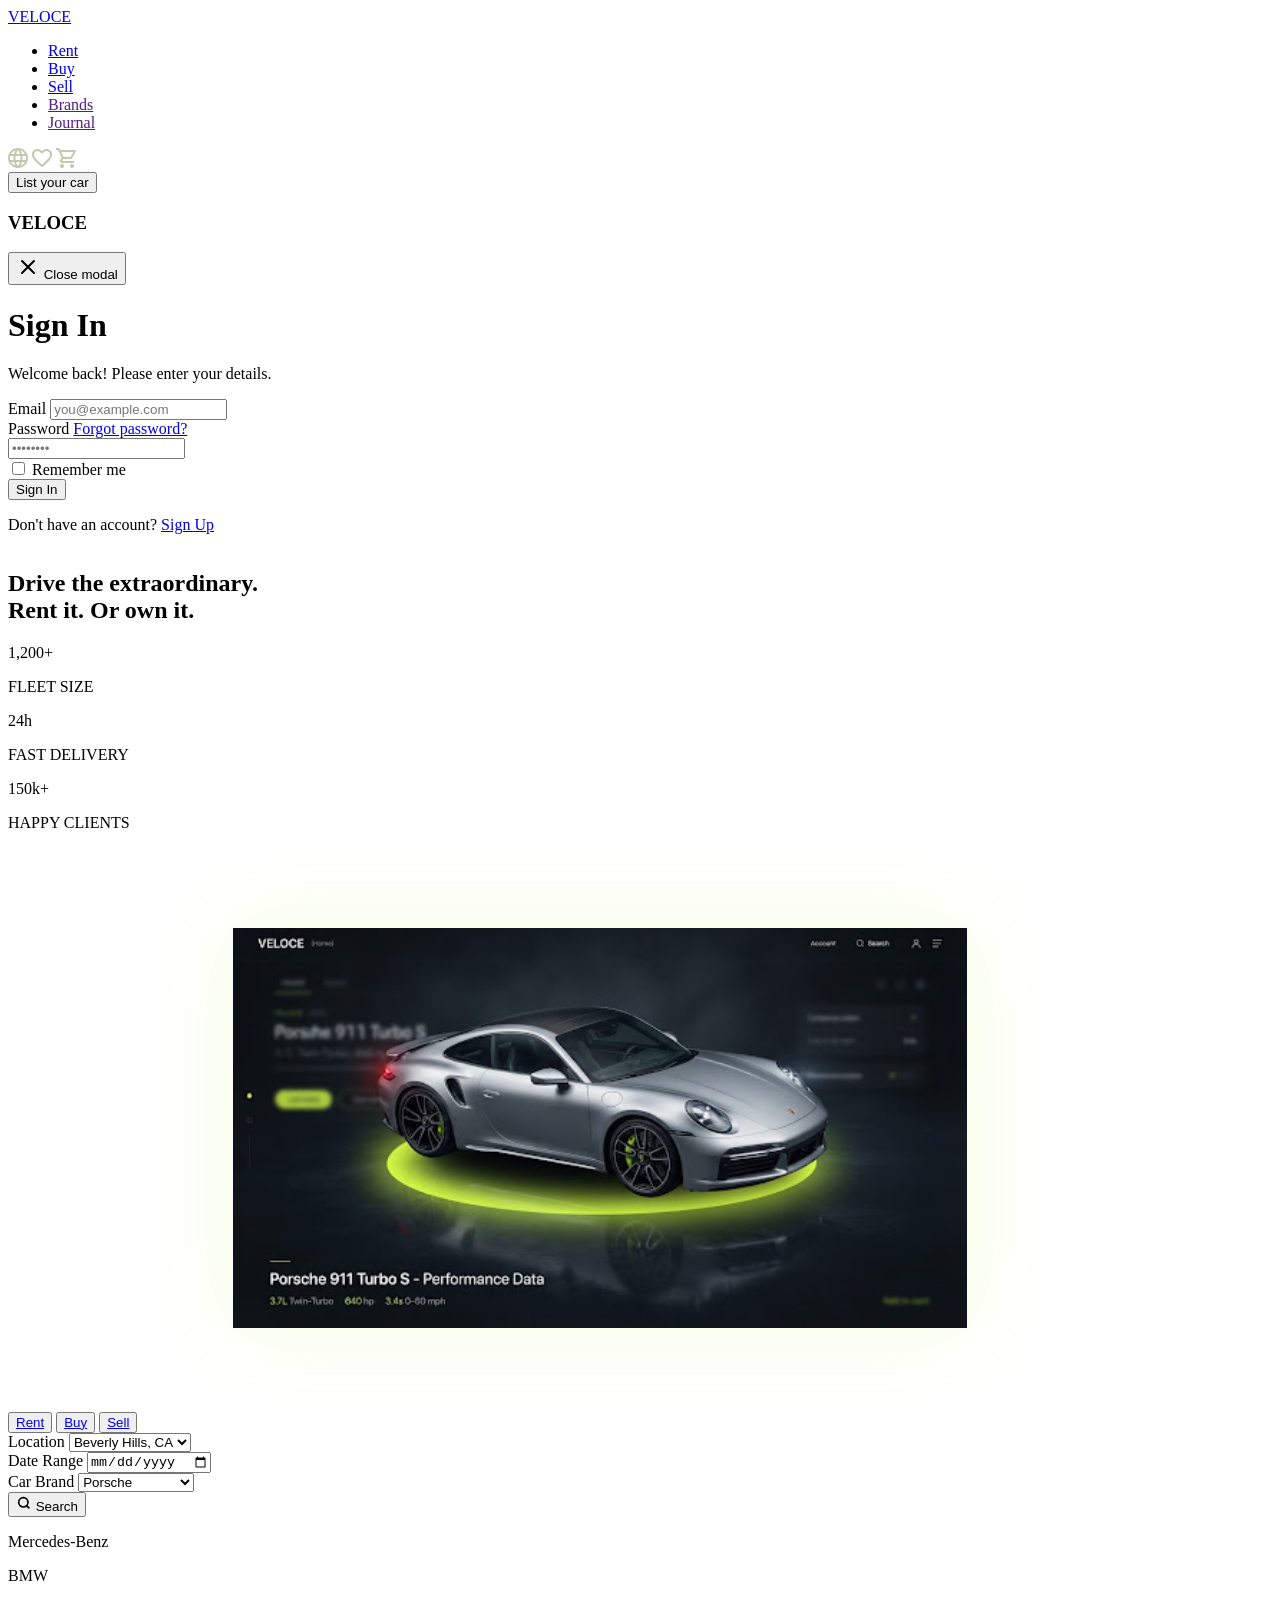
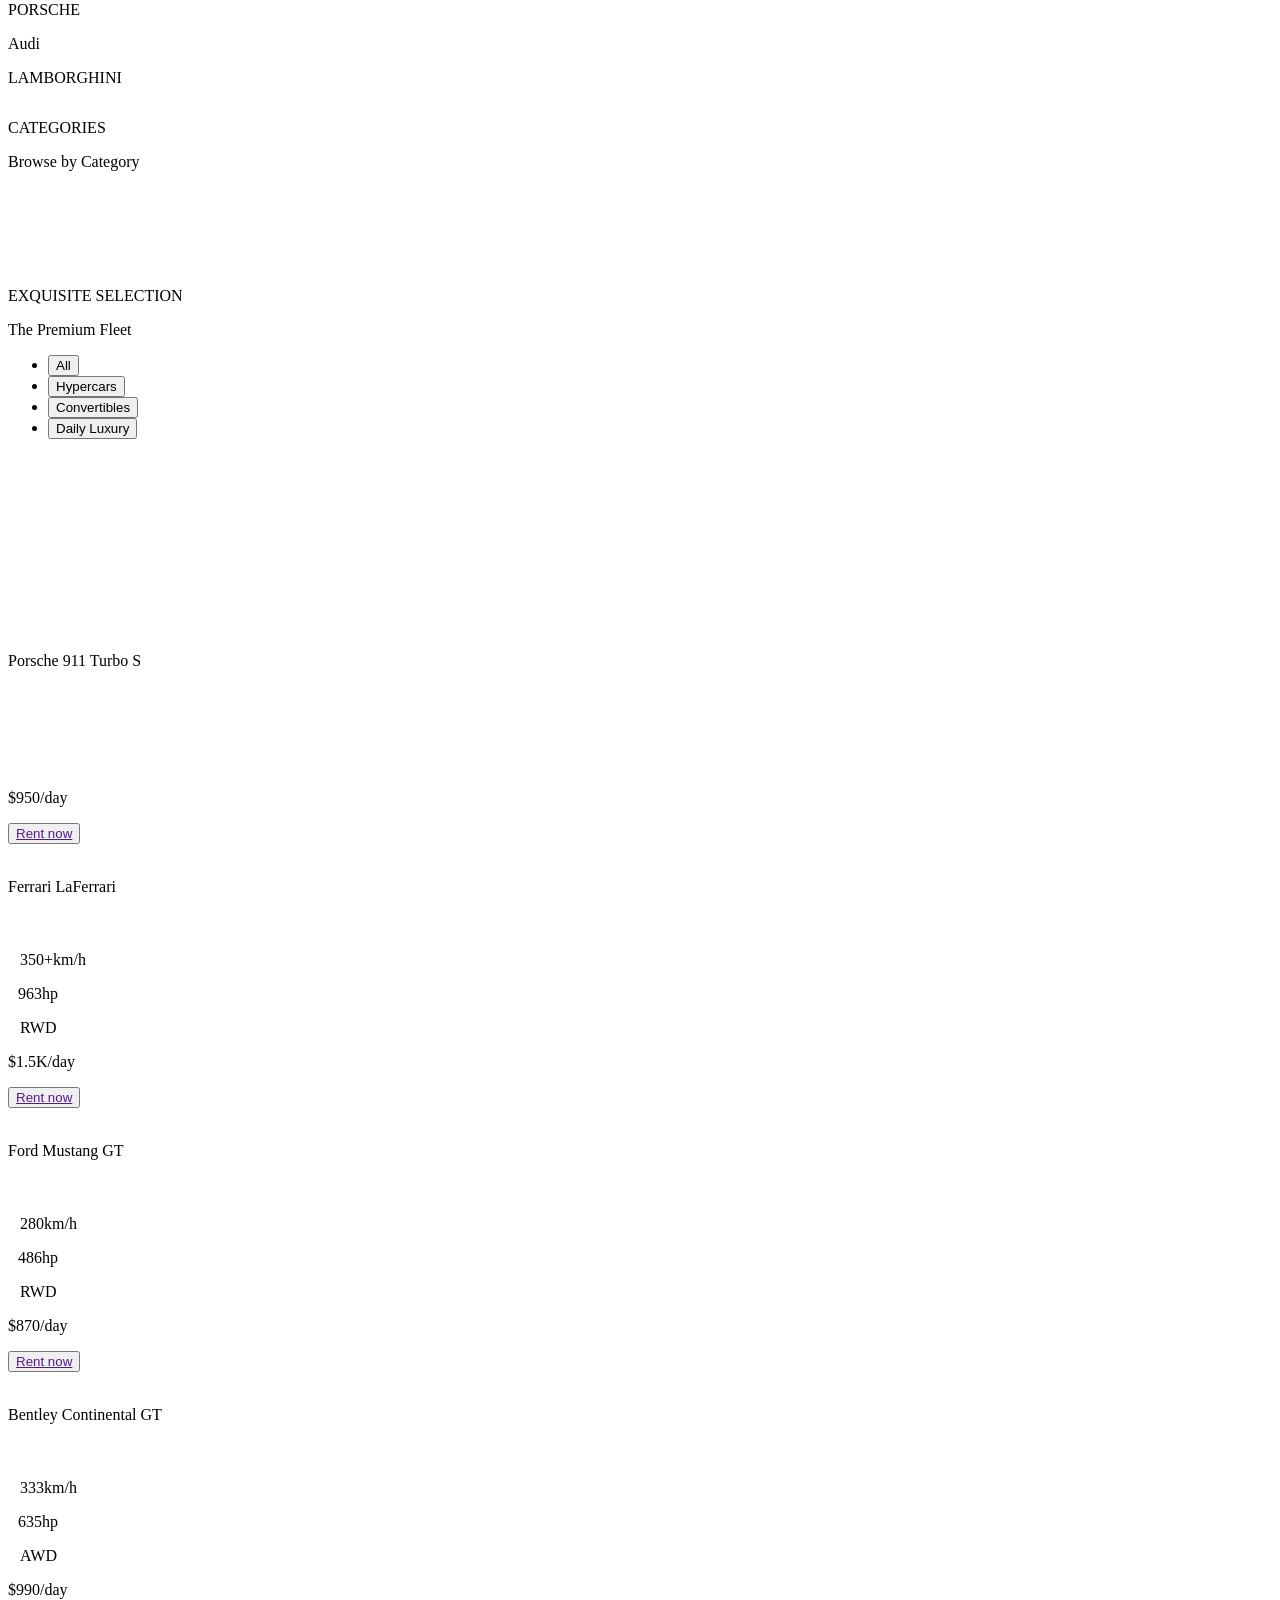
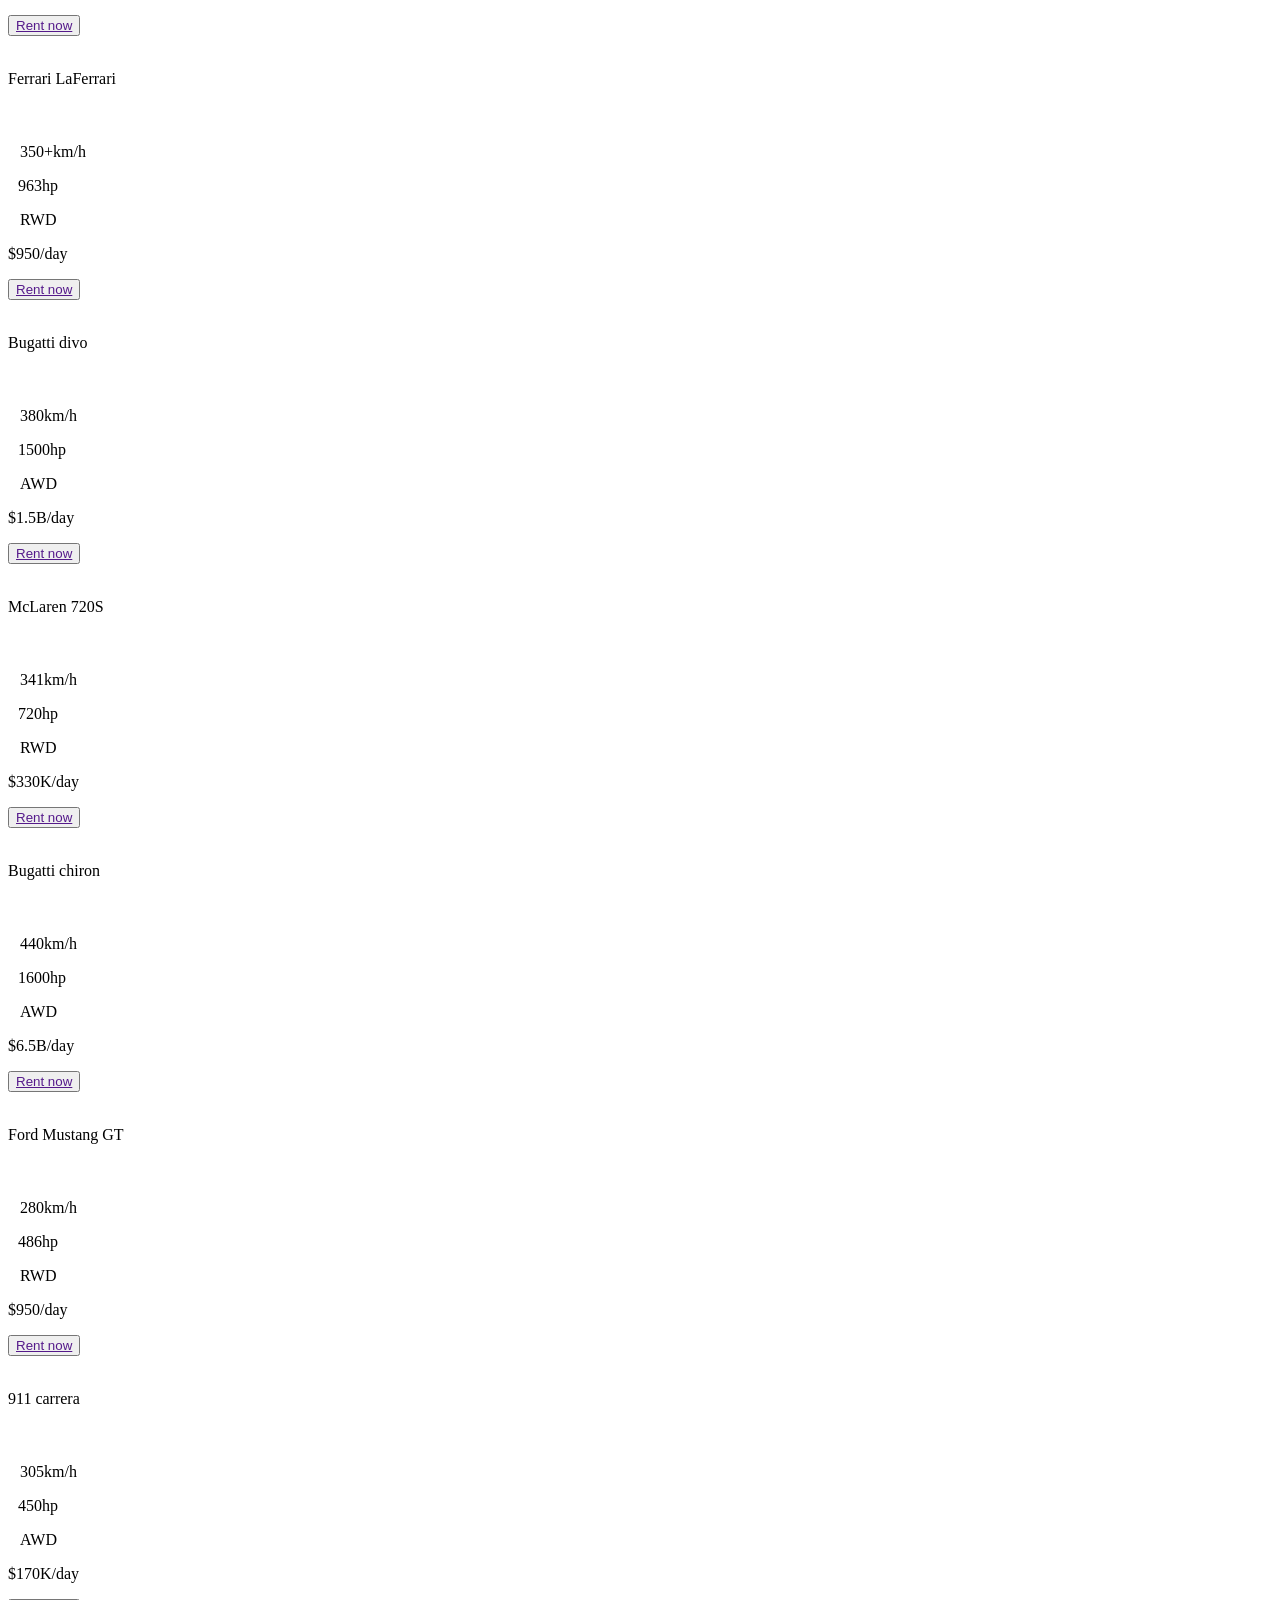
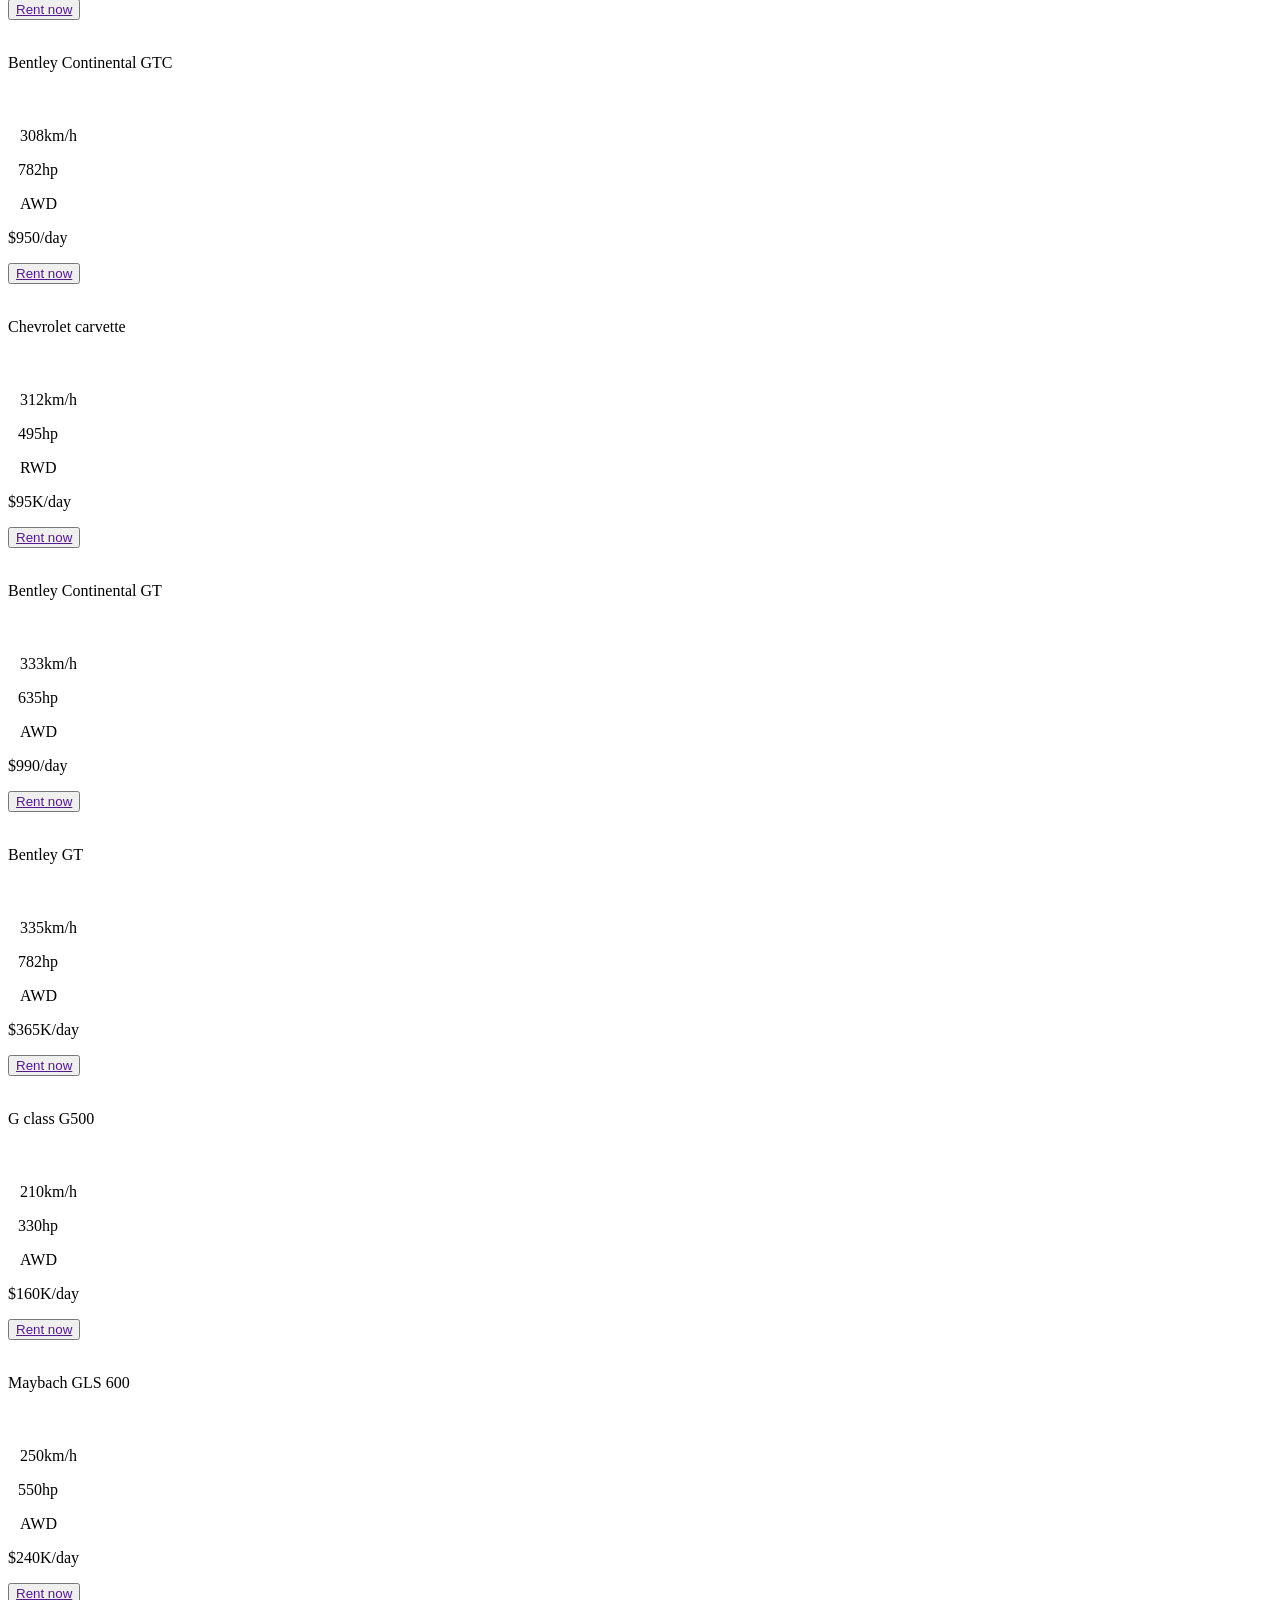
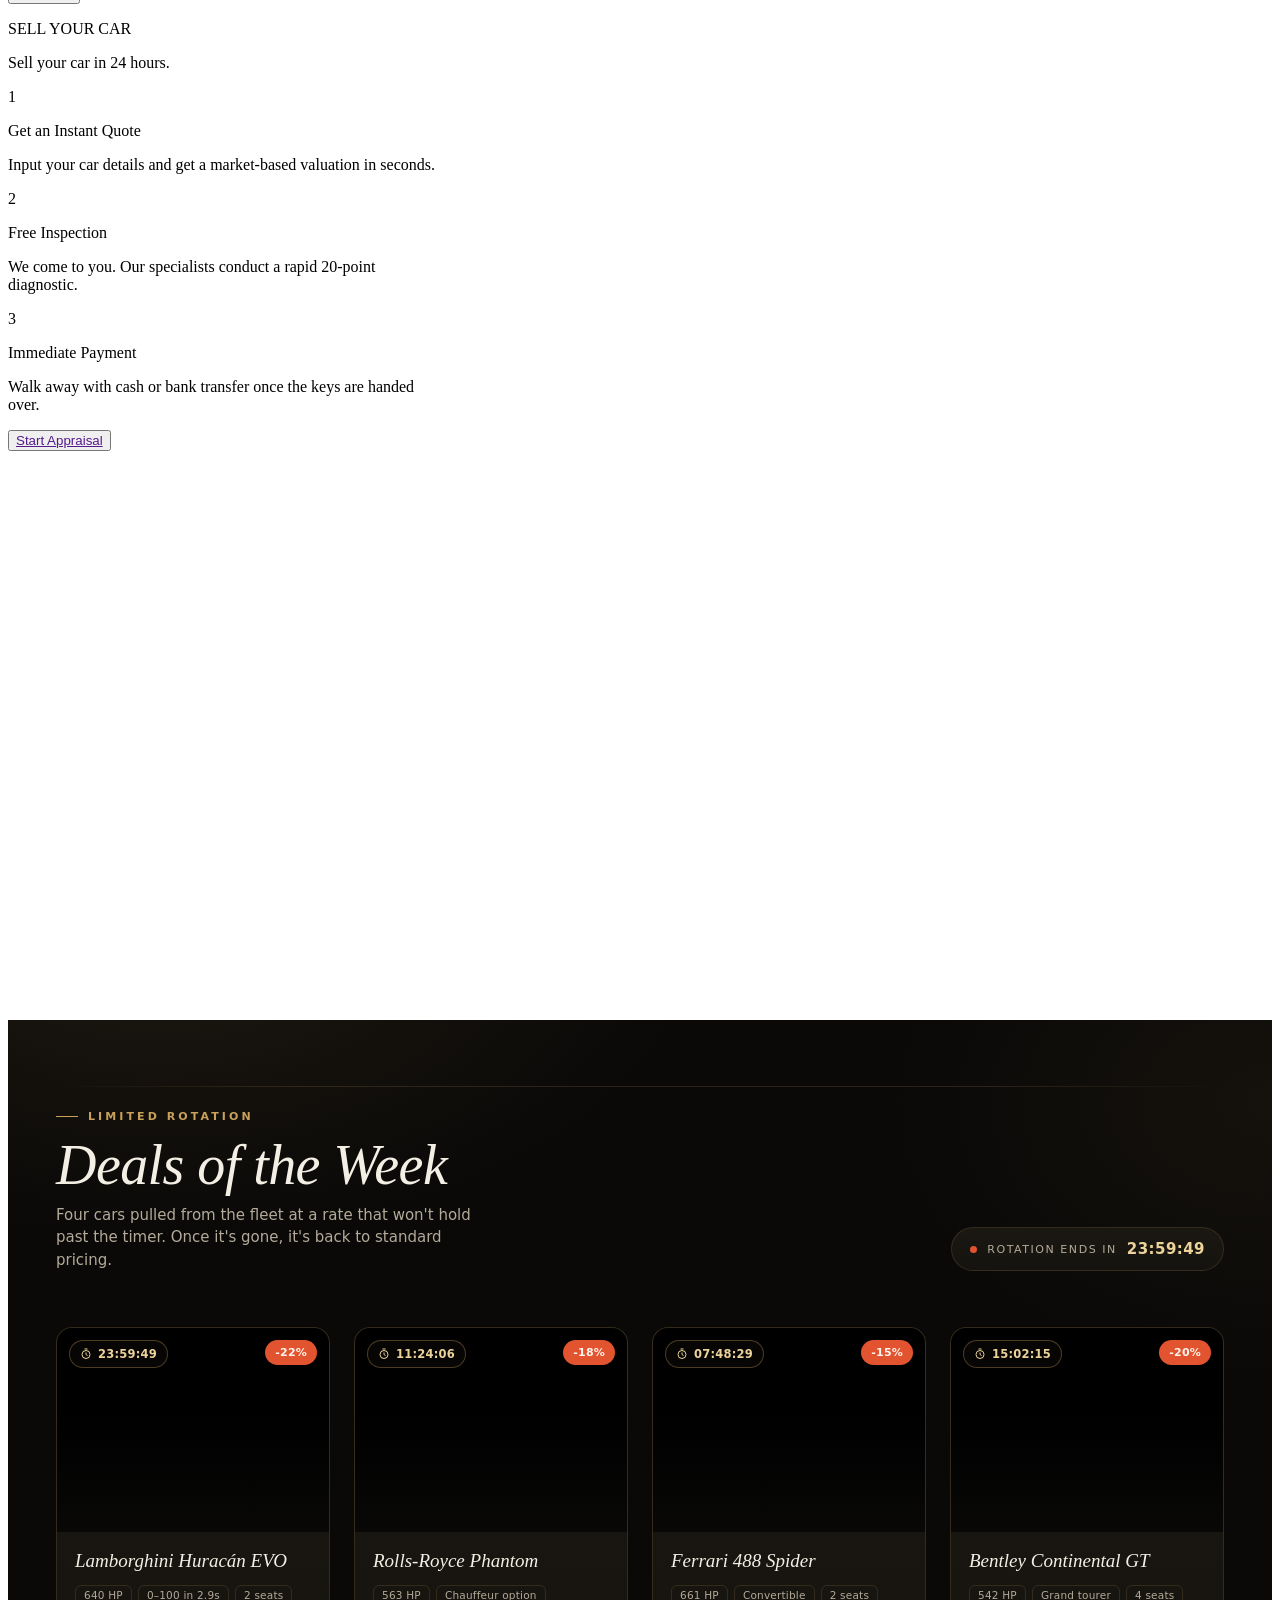
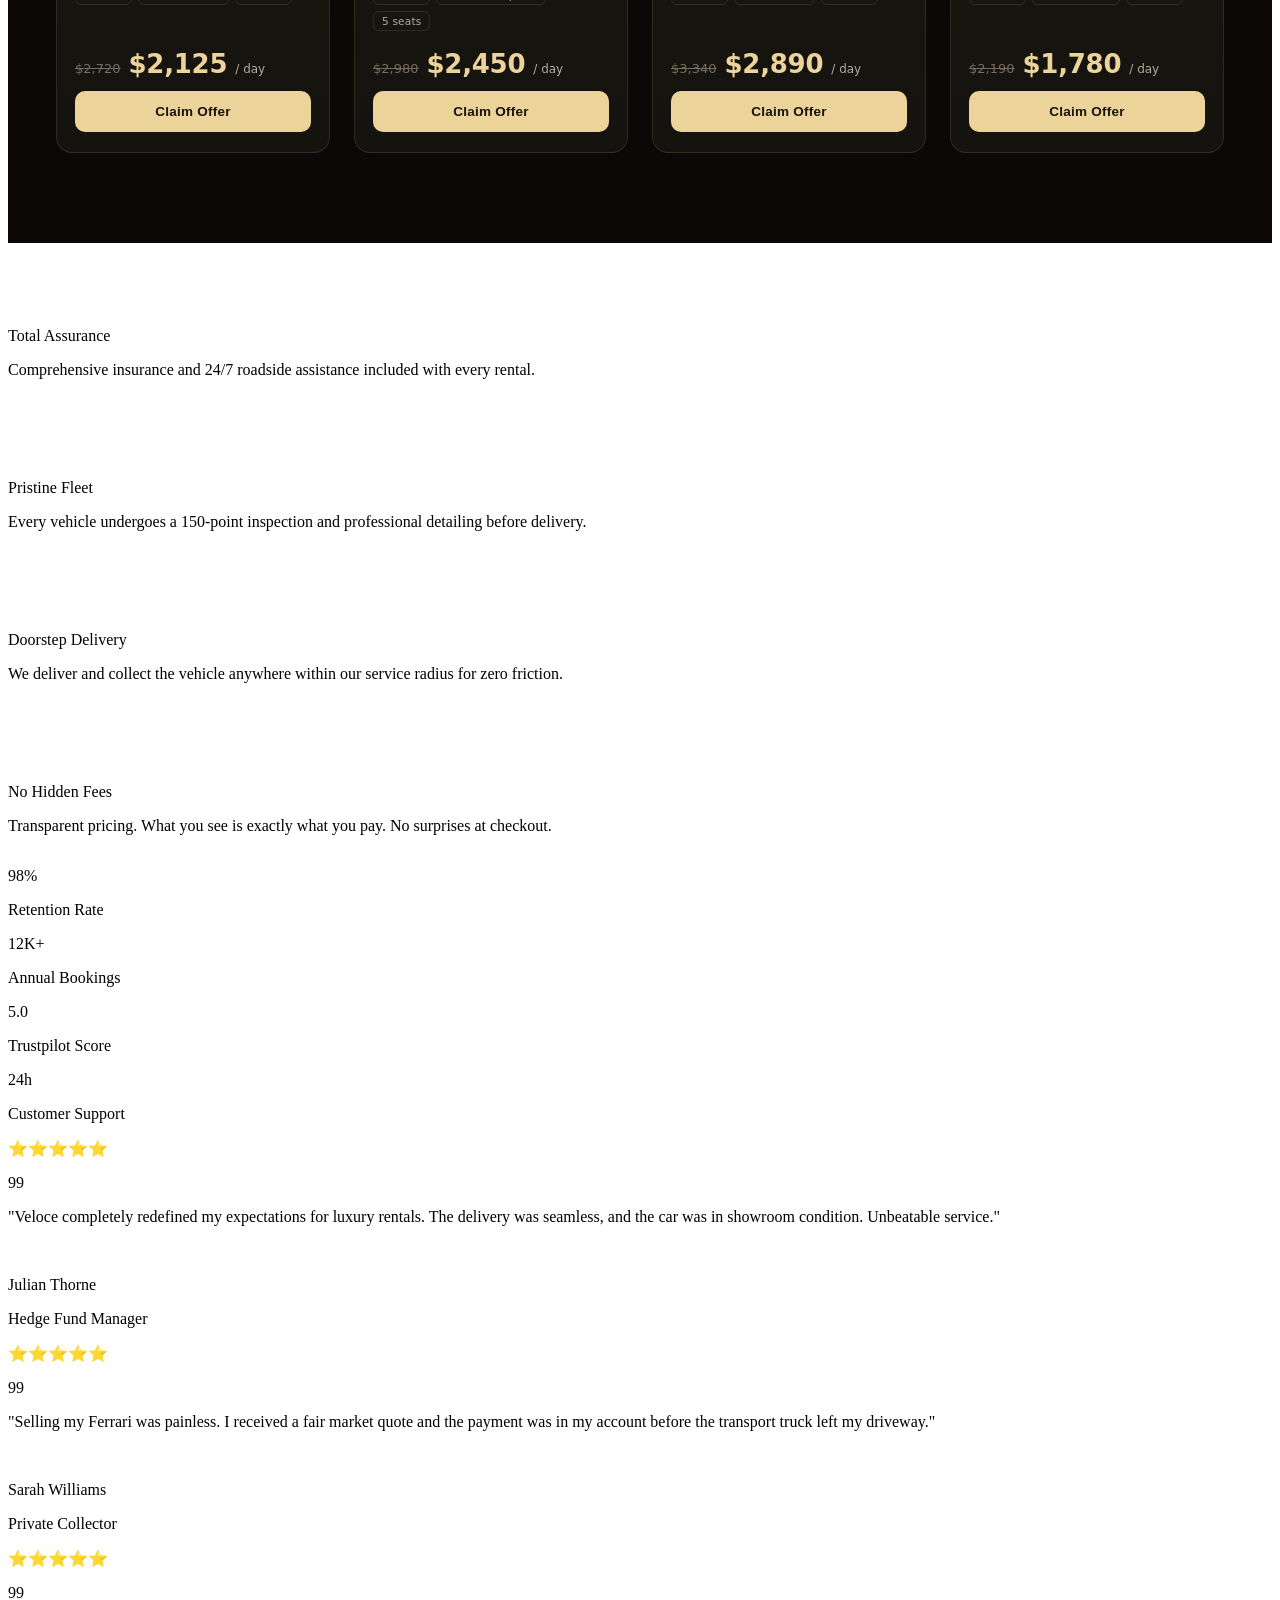
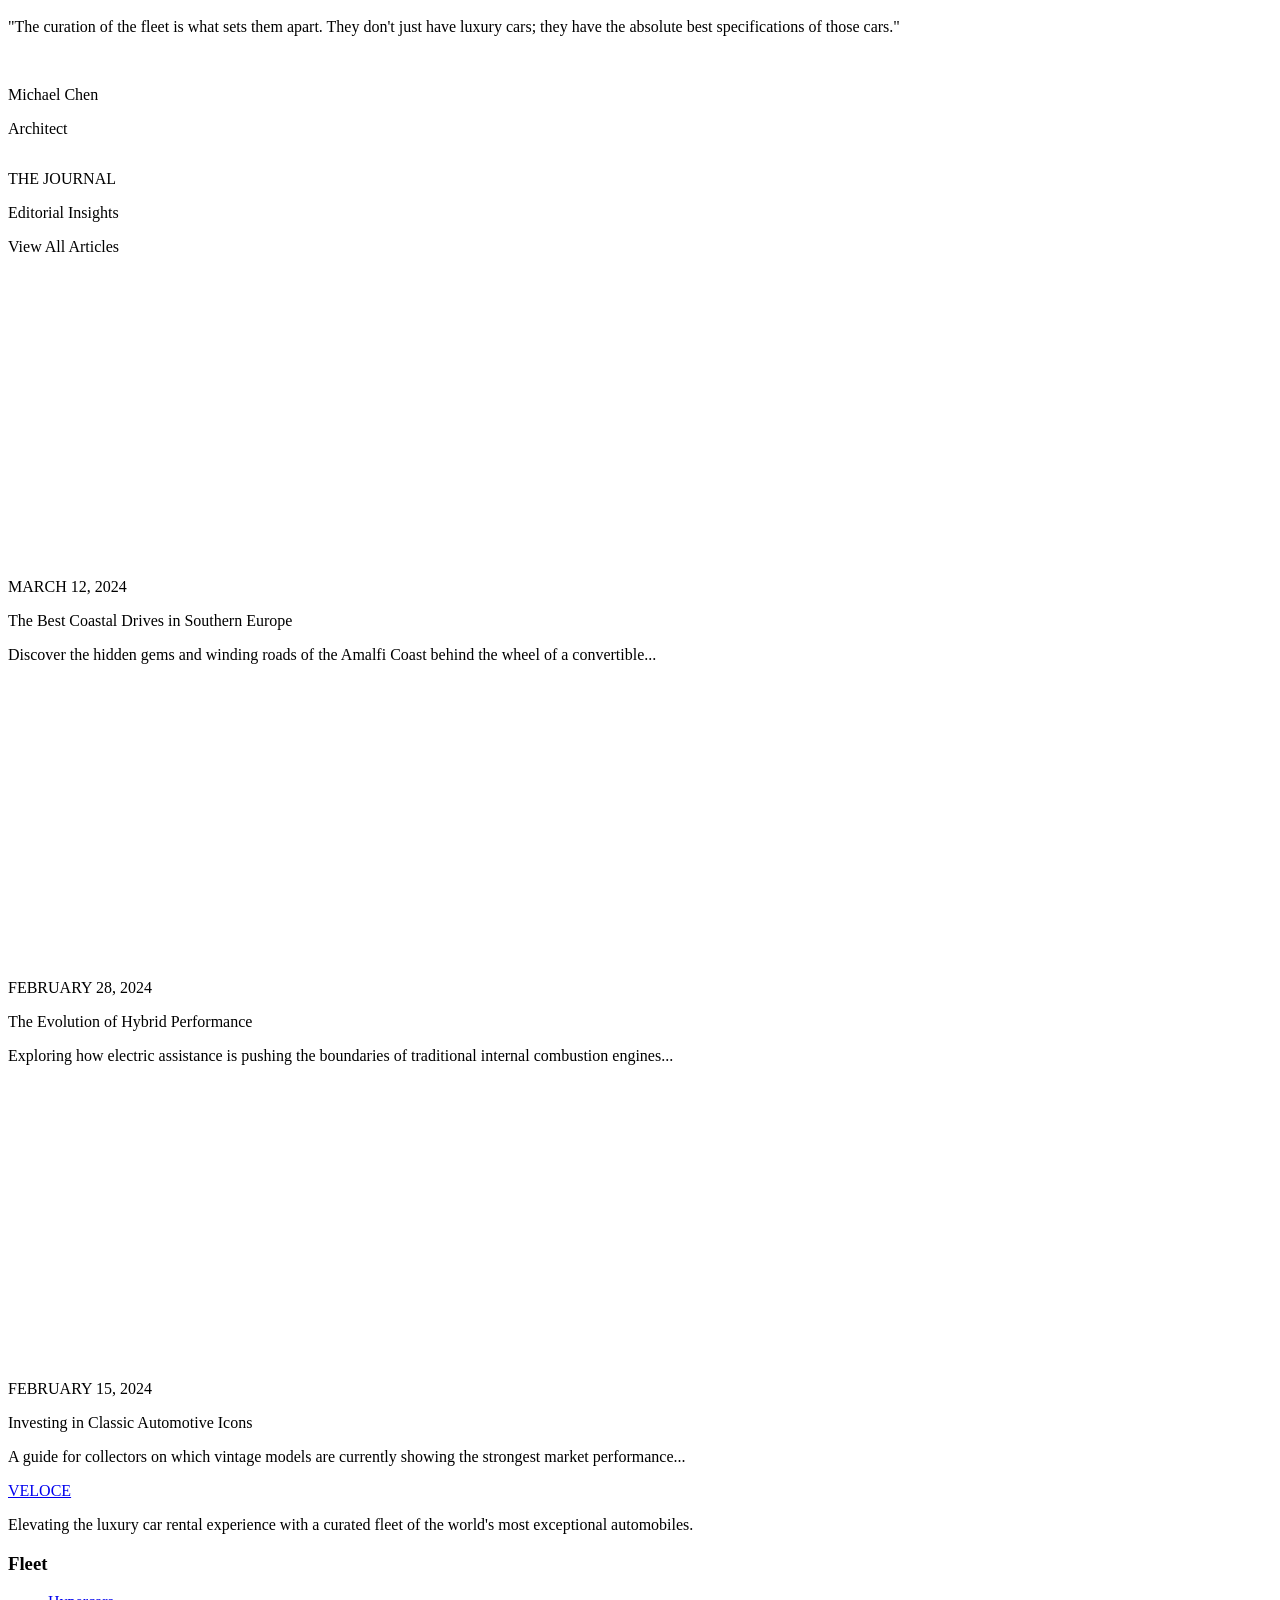
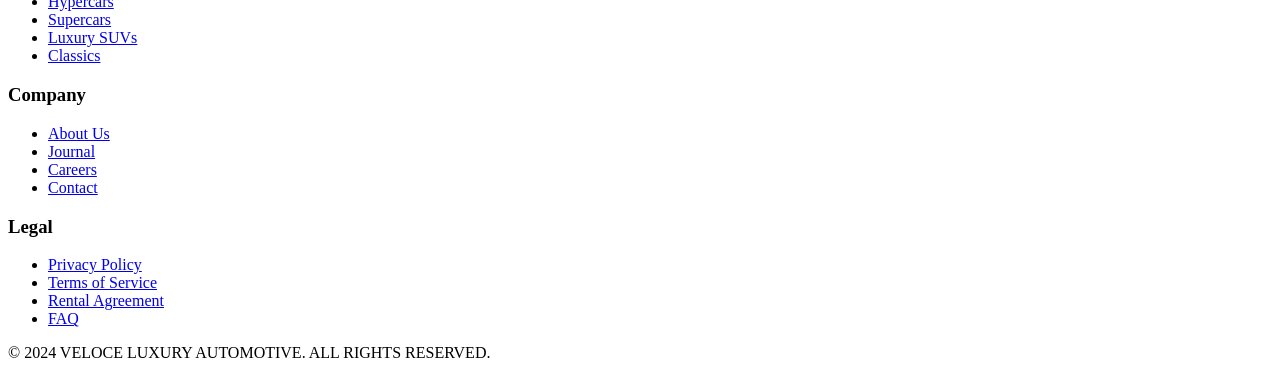
==== commit c28329d1: "first commit" ====
--- a/index.html
+++ b/index.html
@@ -481,7 +481,7 @@
                    text-[#aaa99c]
                    hover:text-white transition">
 
-            Sell
+           <a href="./sell.html">Sell</a>
 
           </button>
 
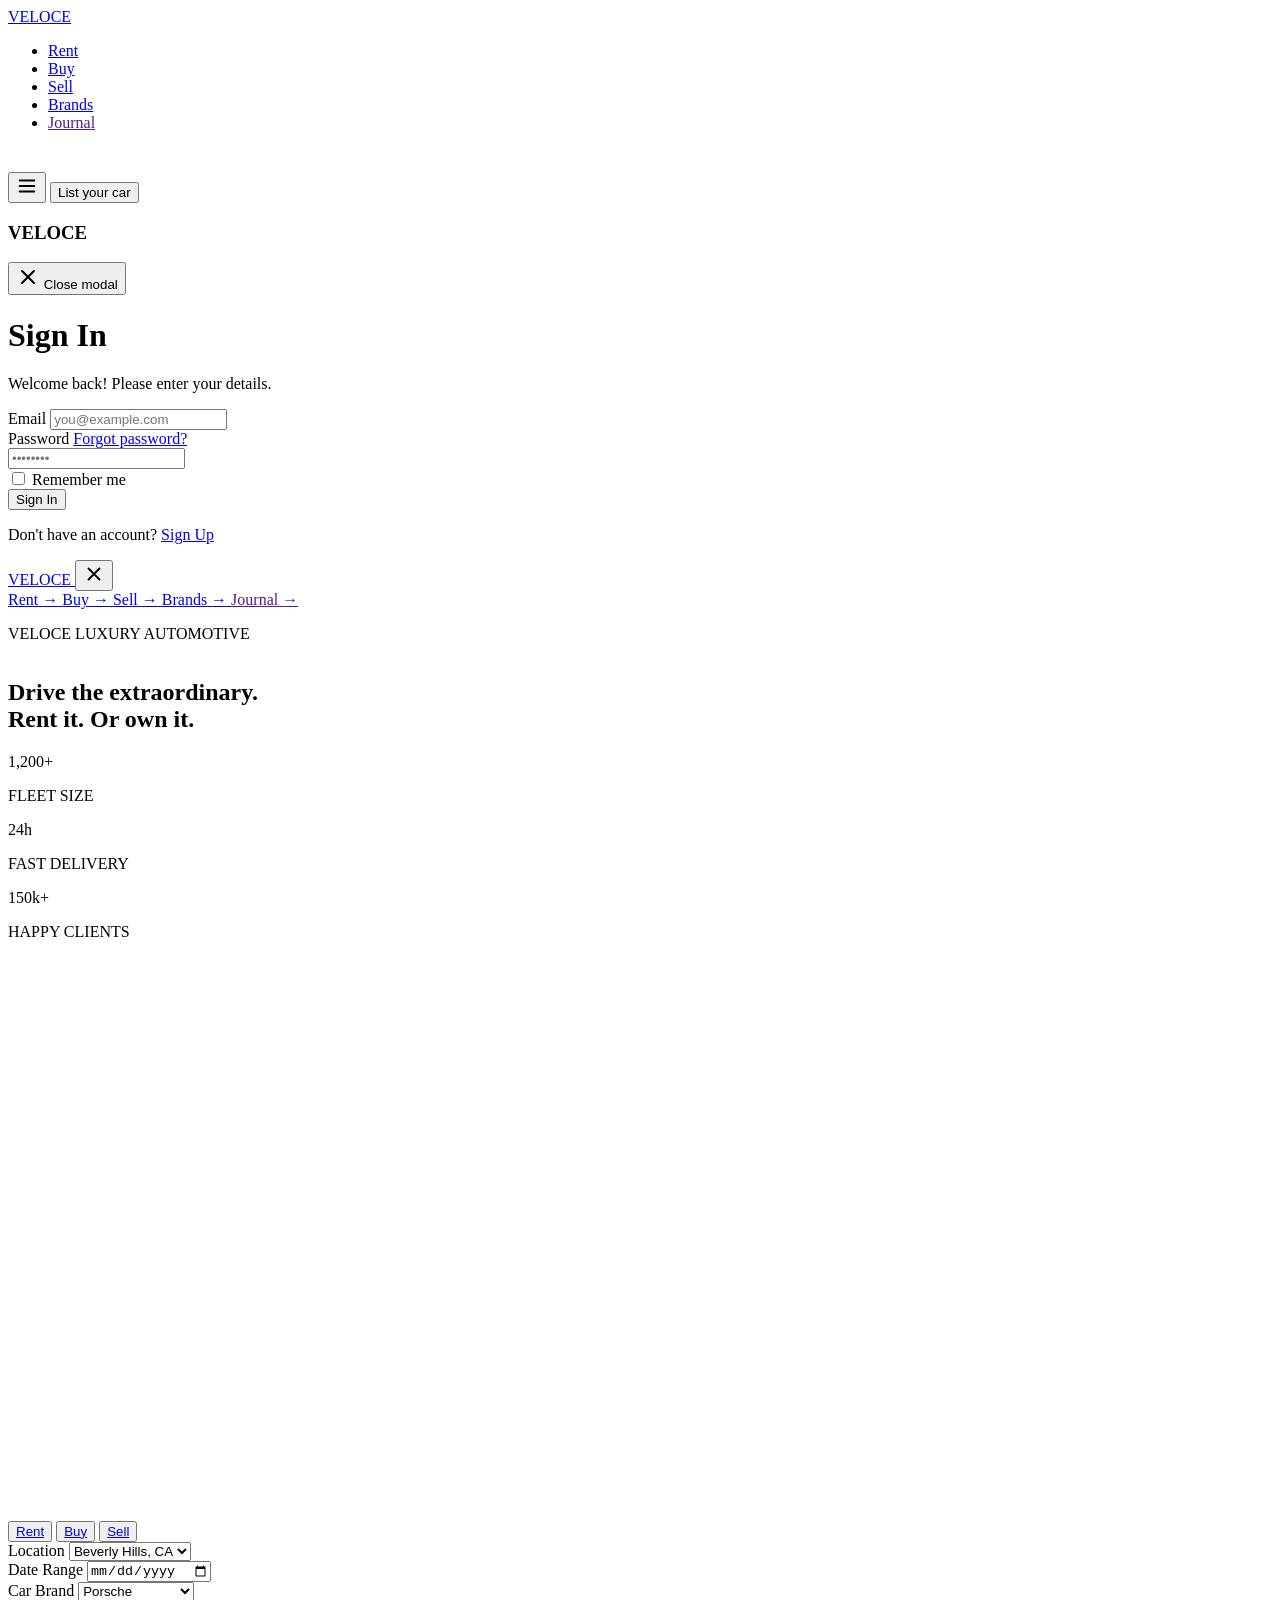
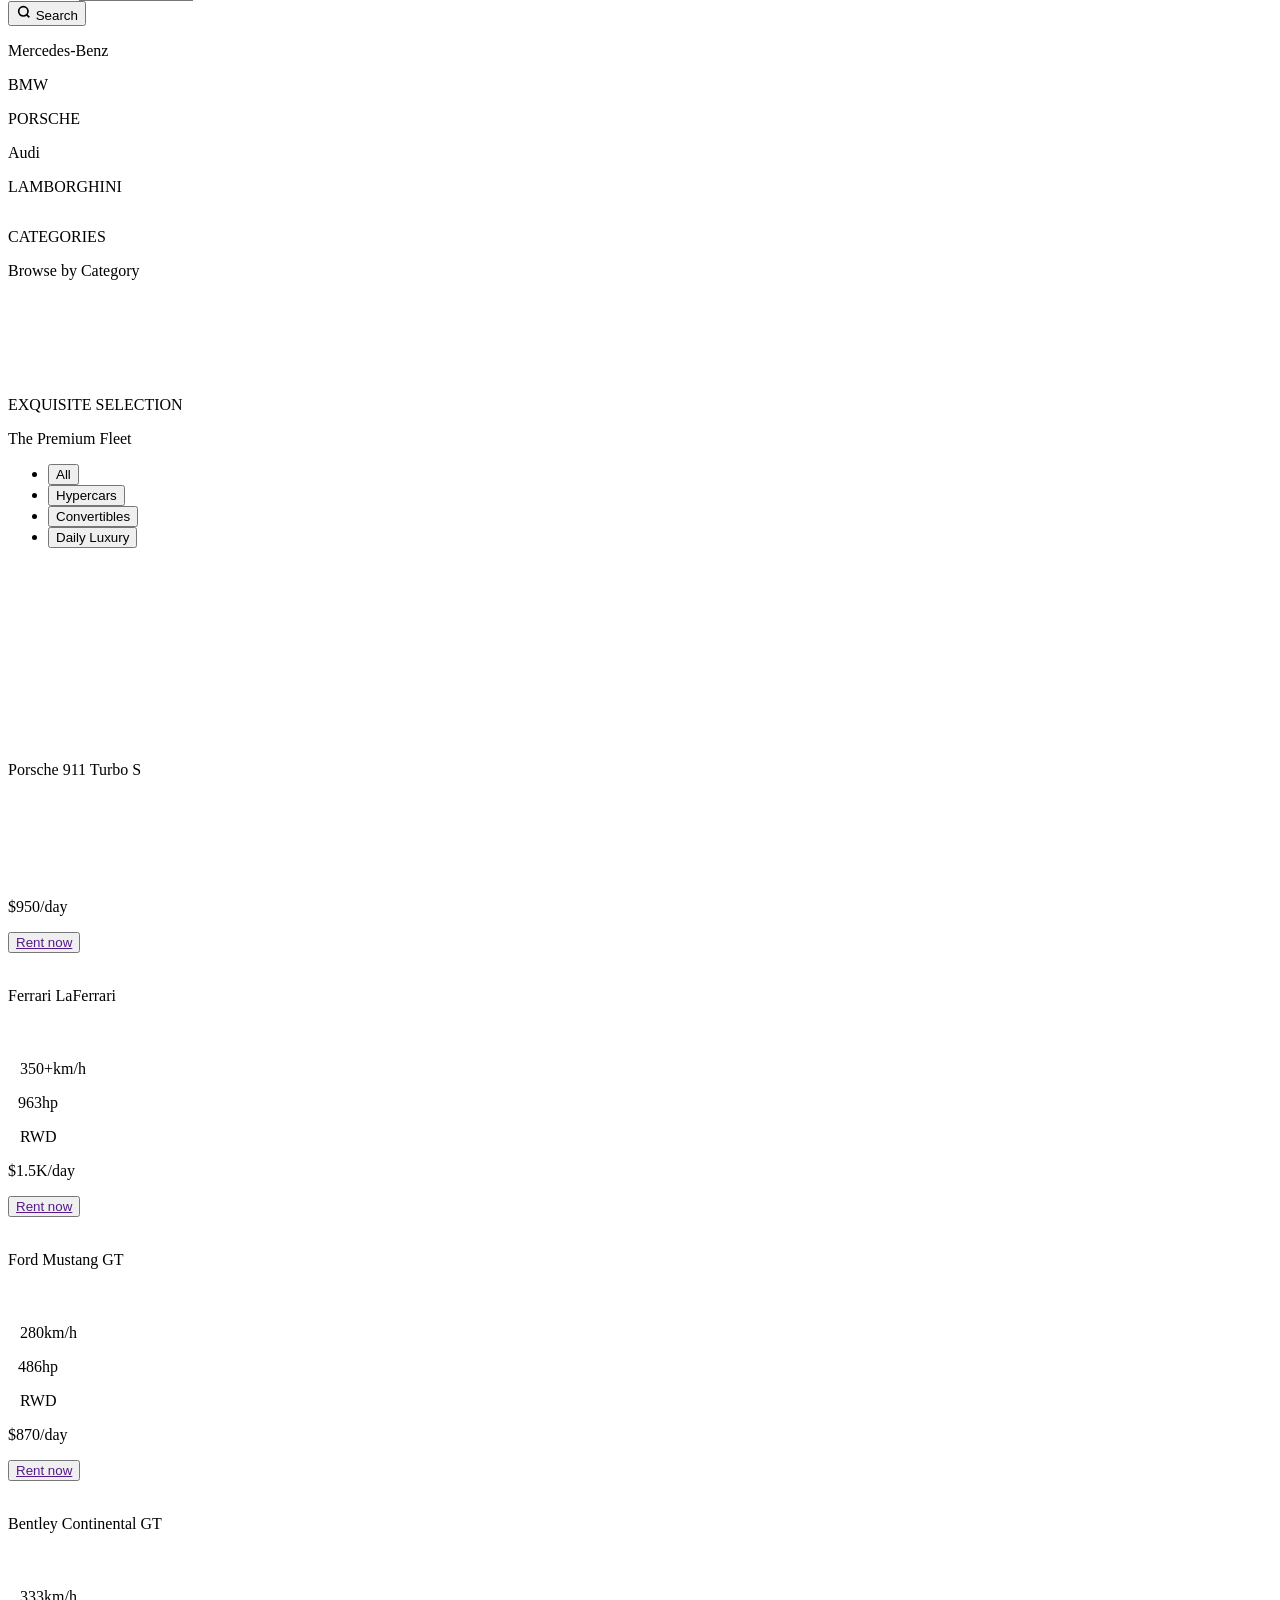
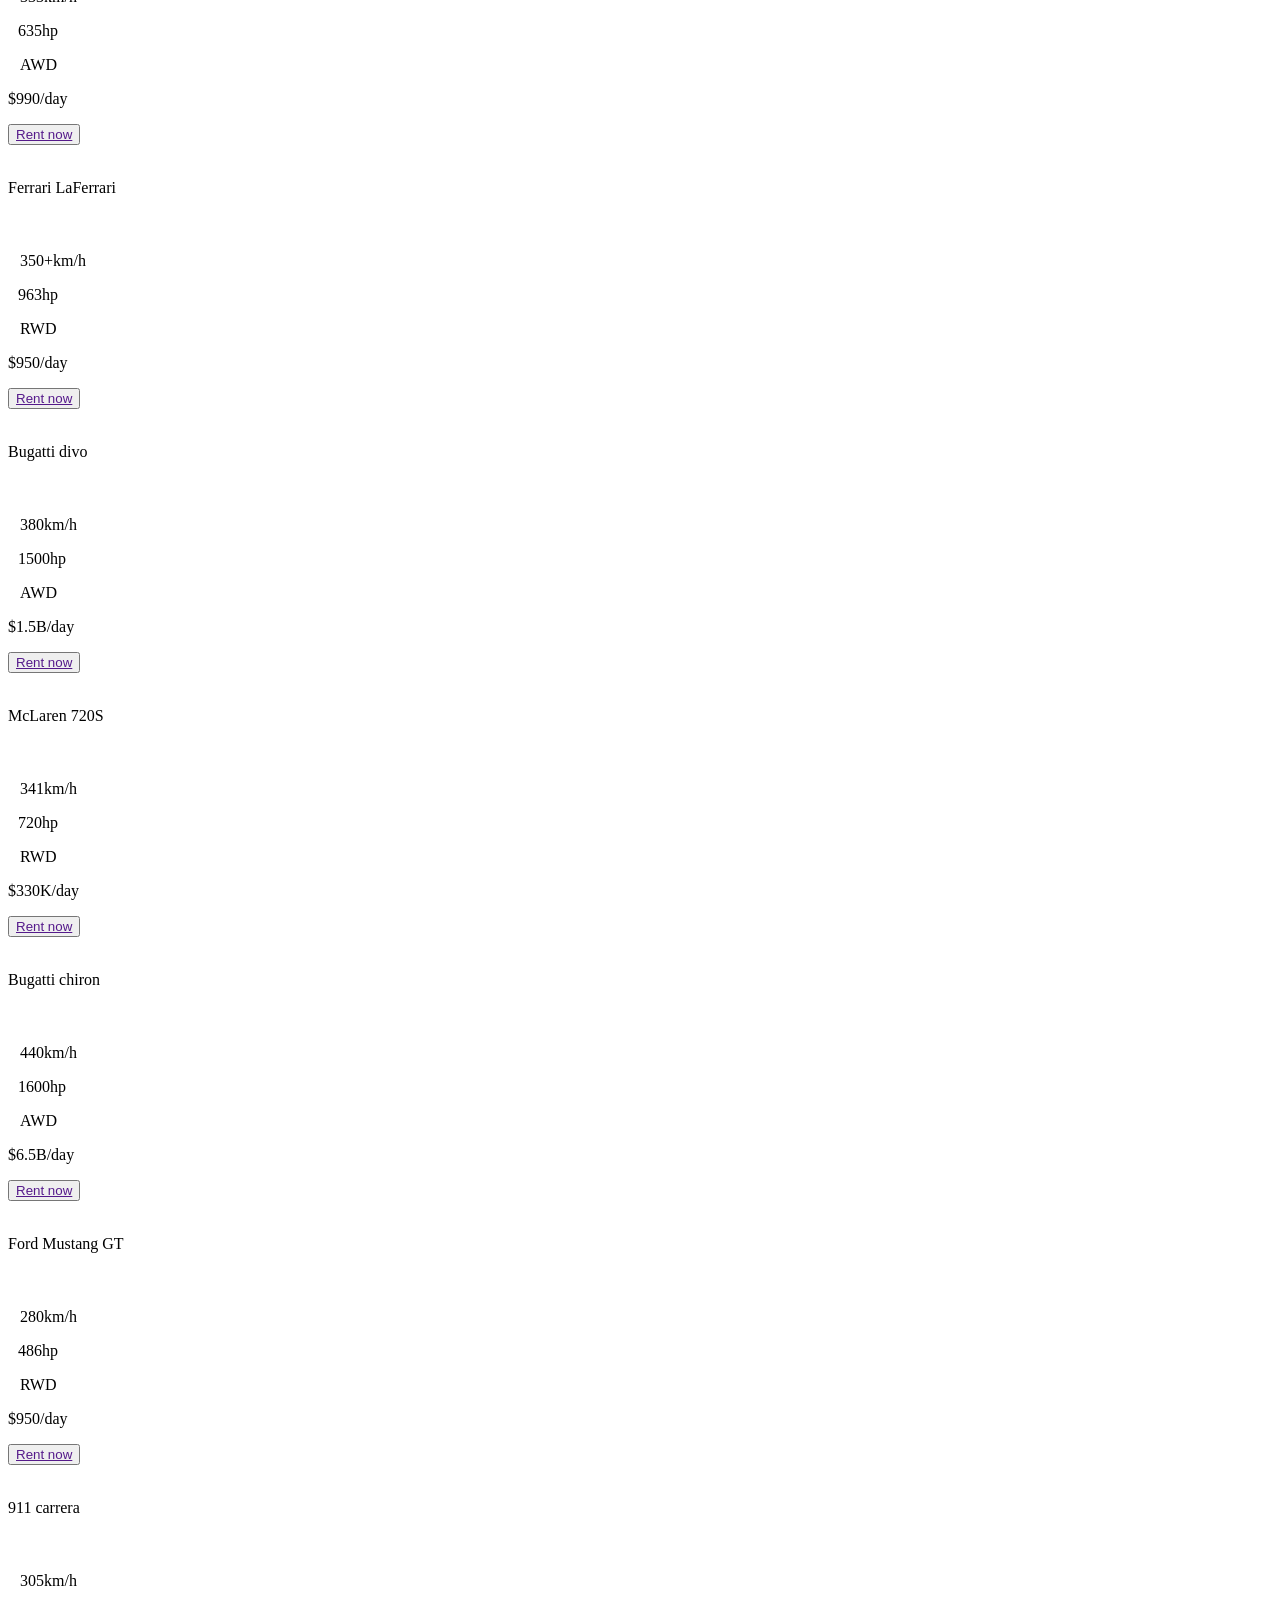
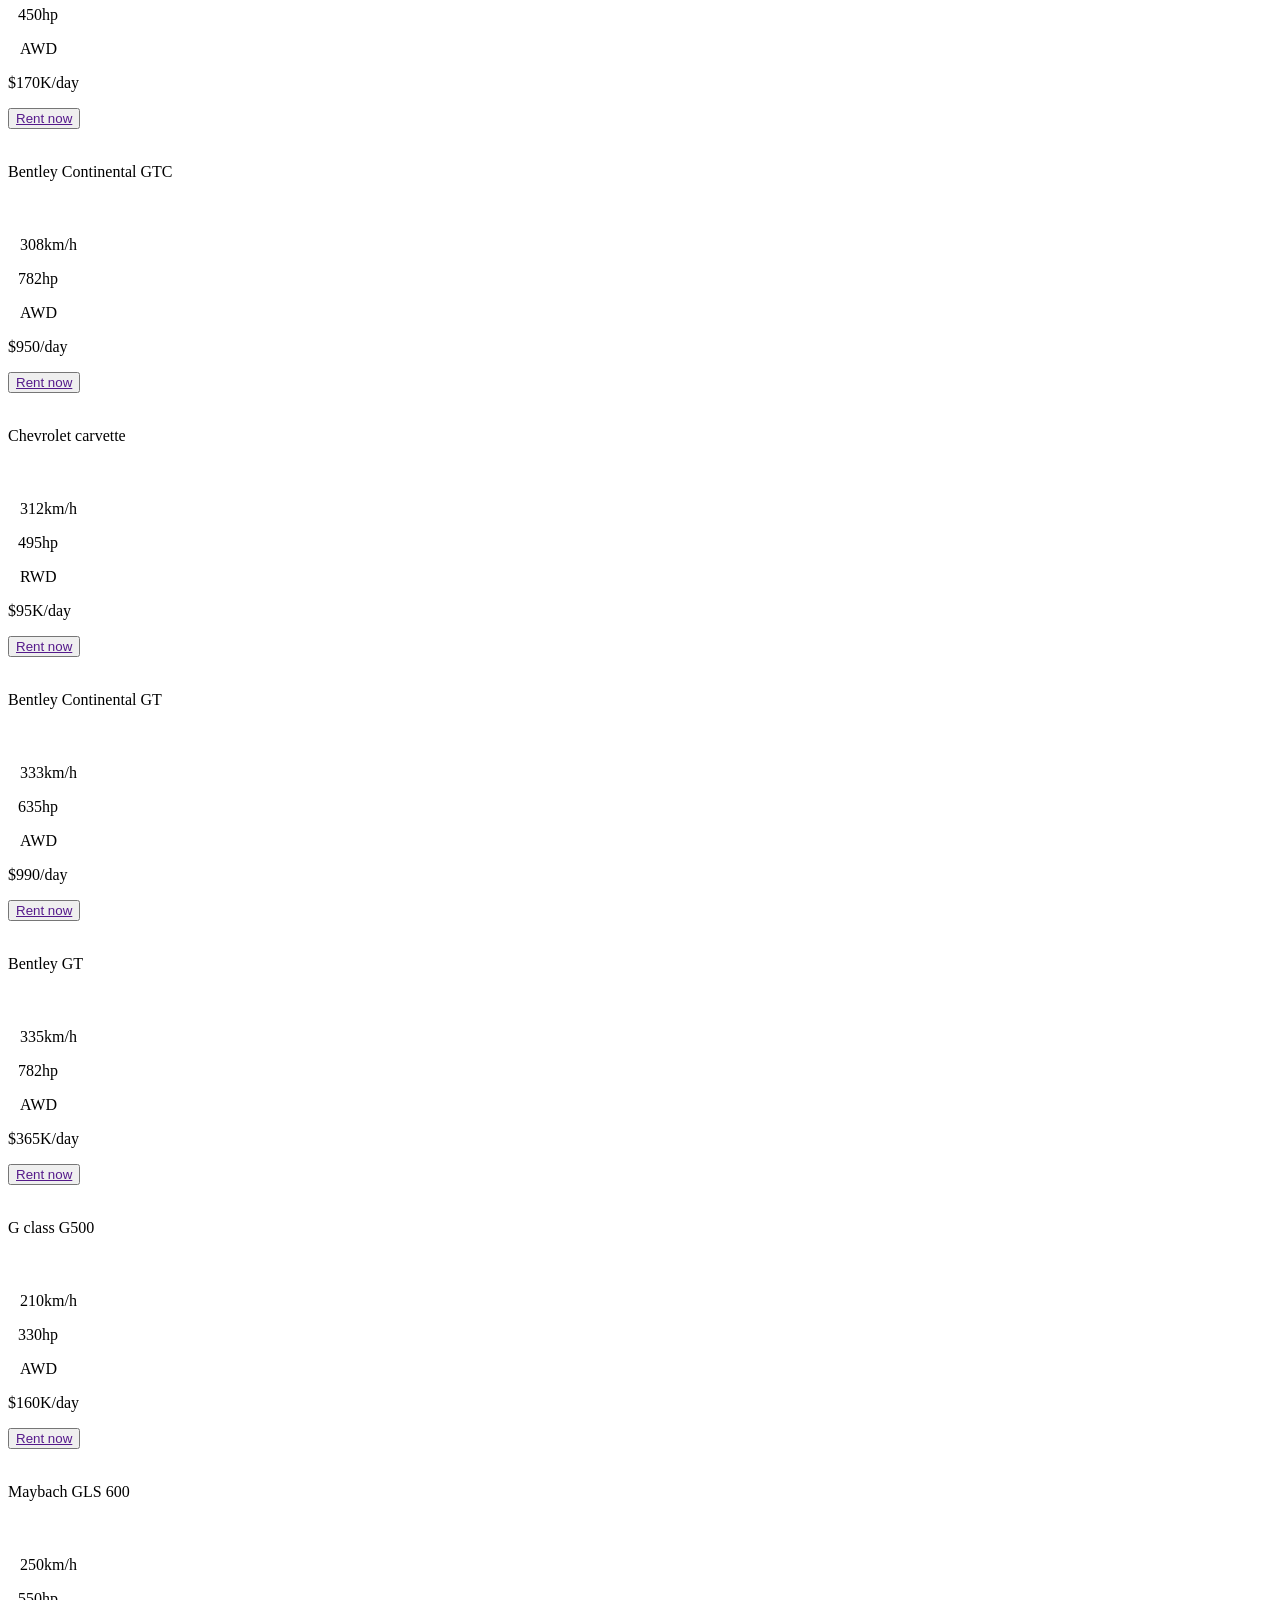
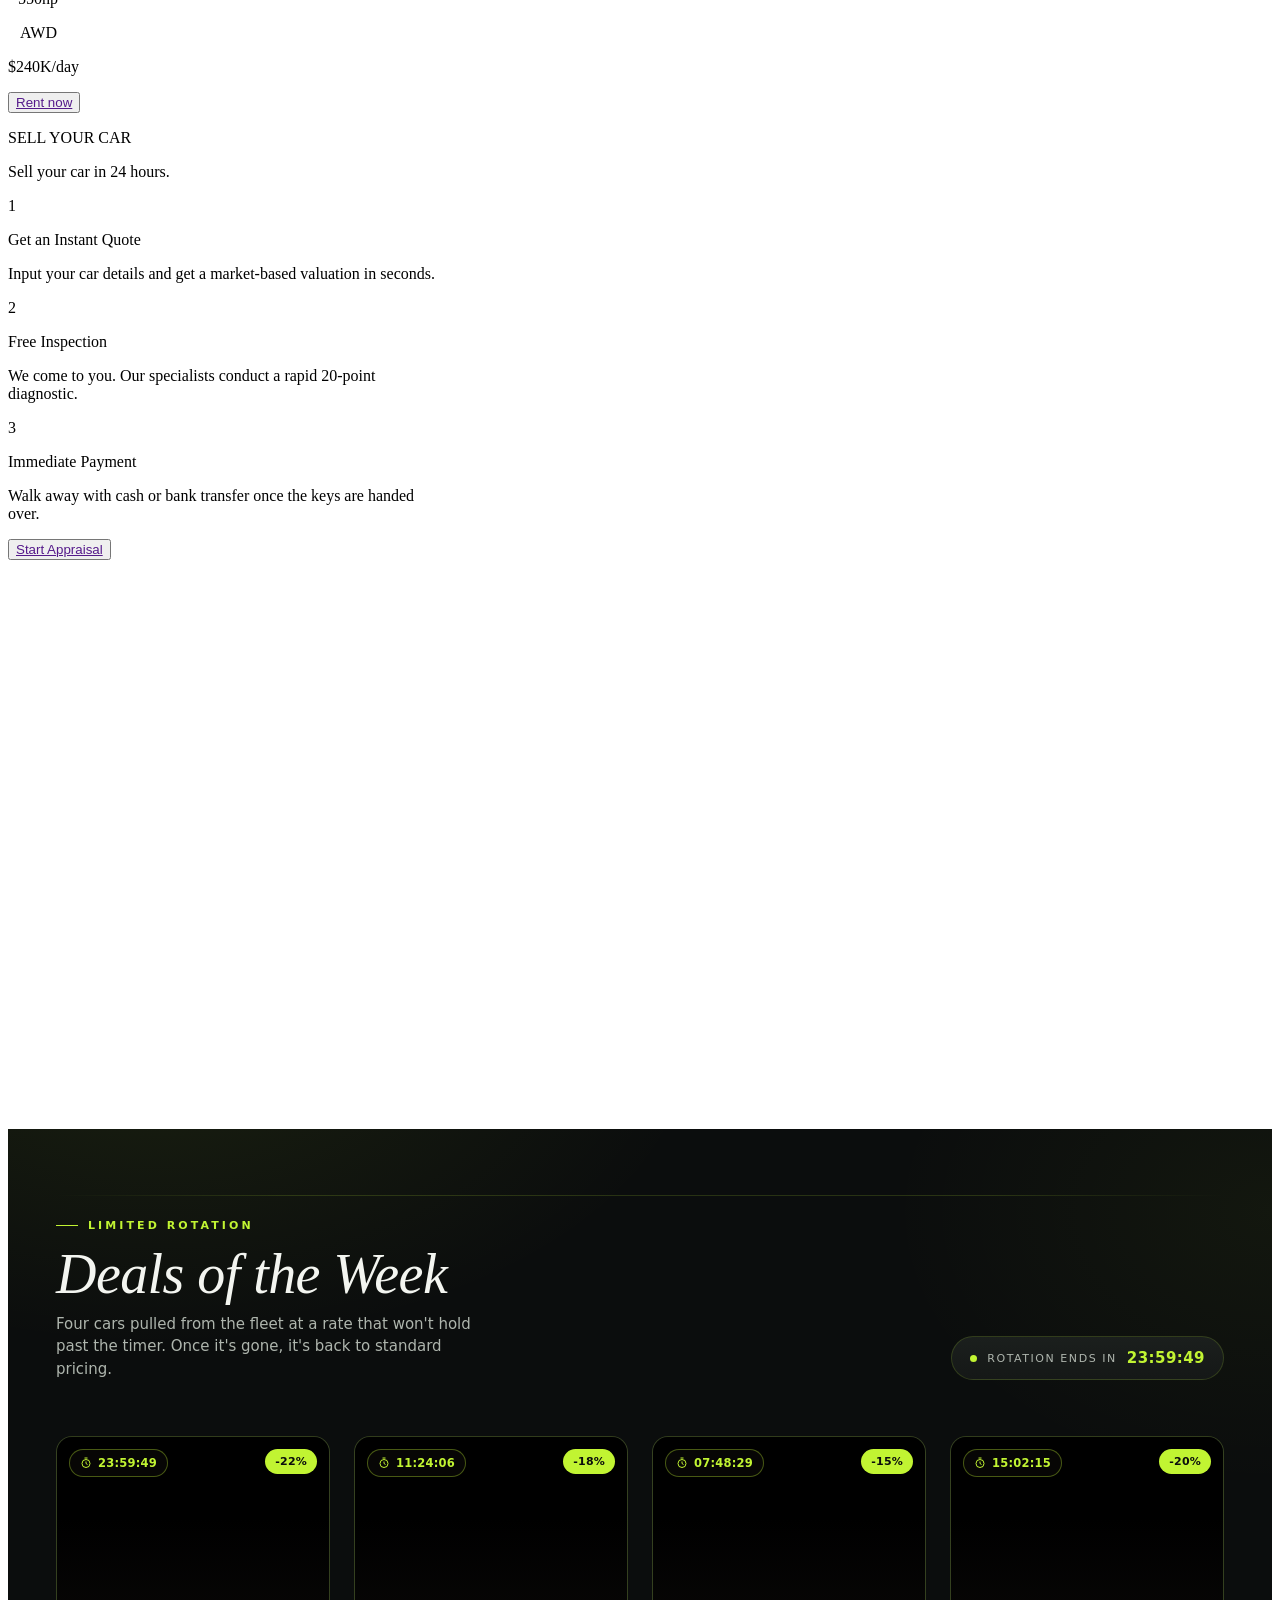
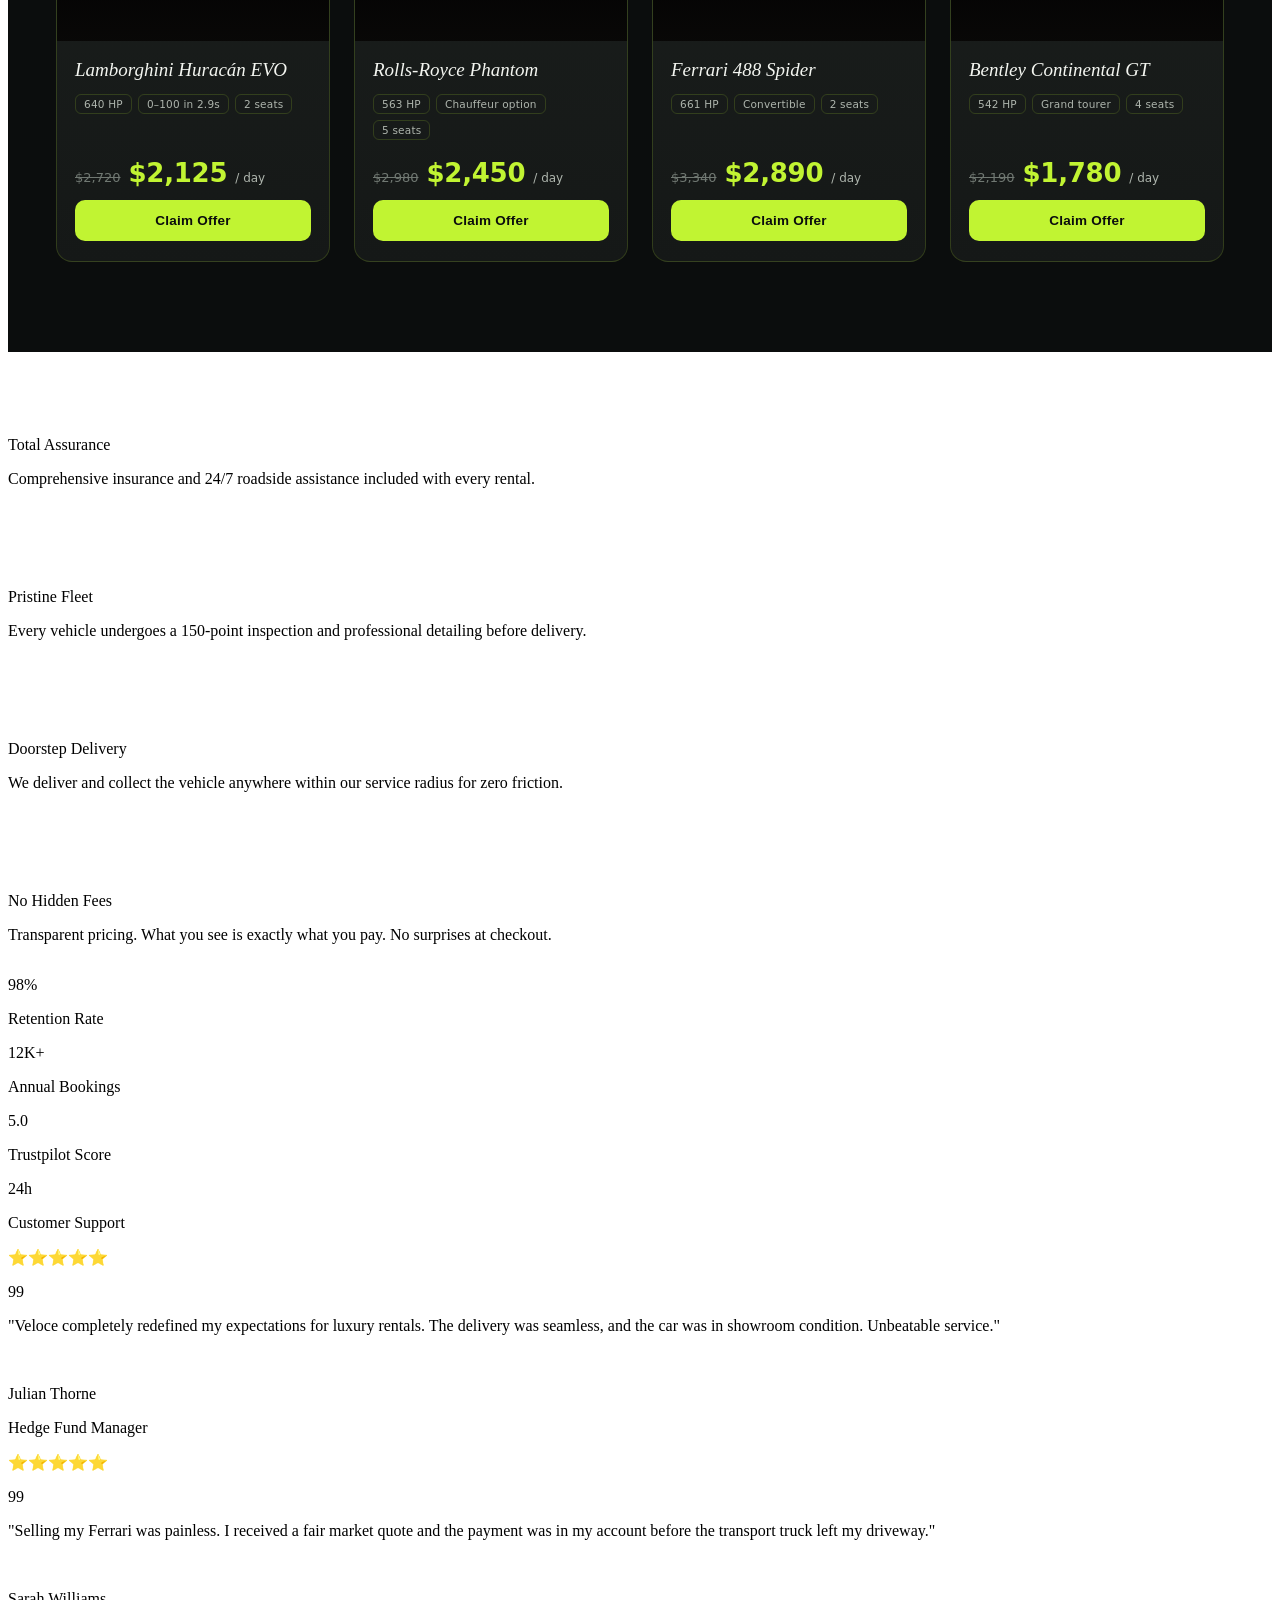
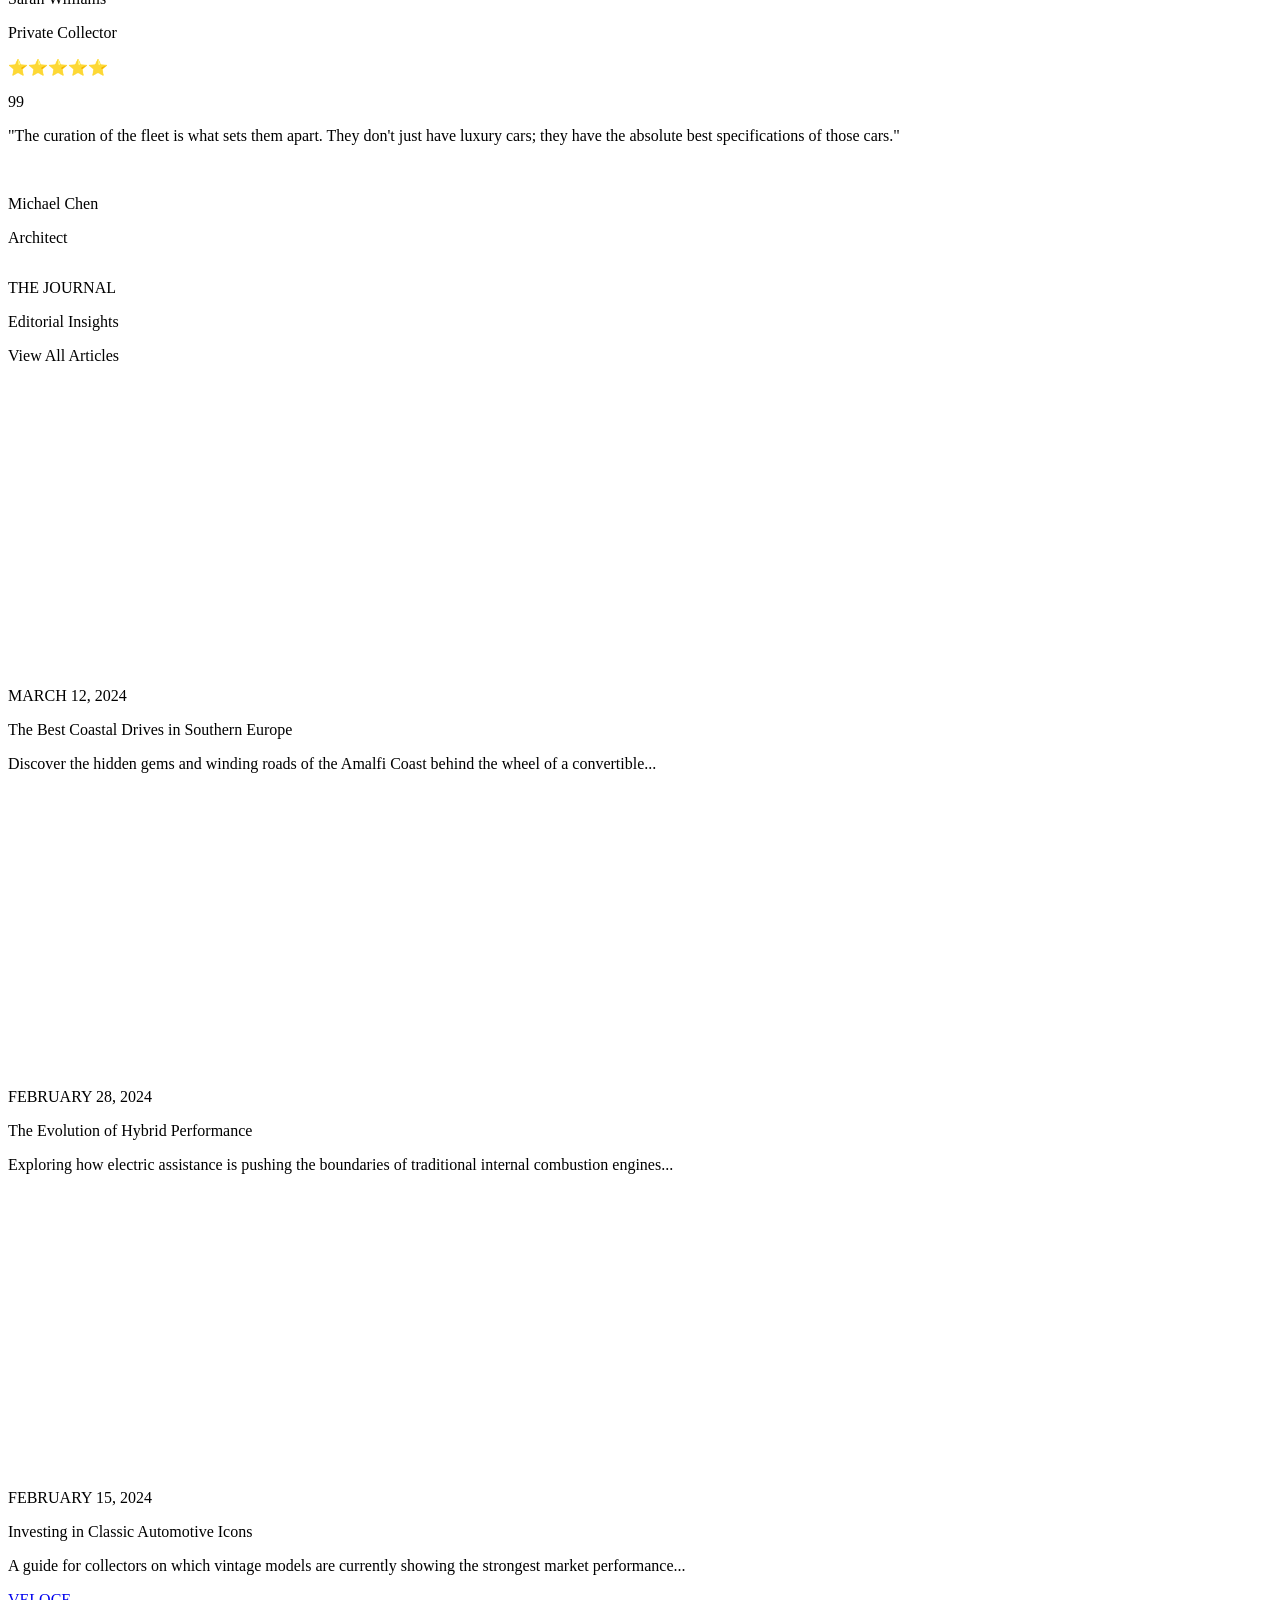
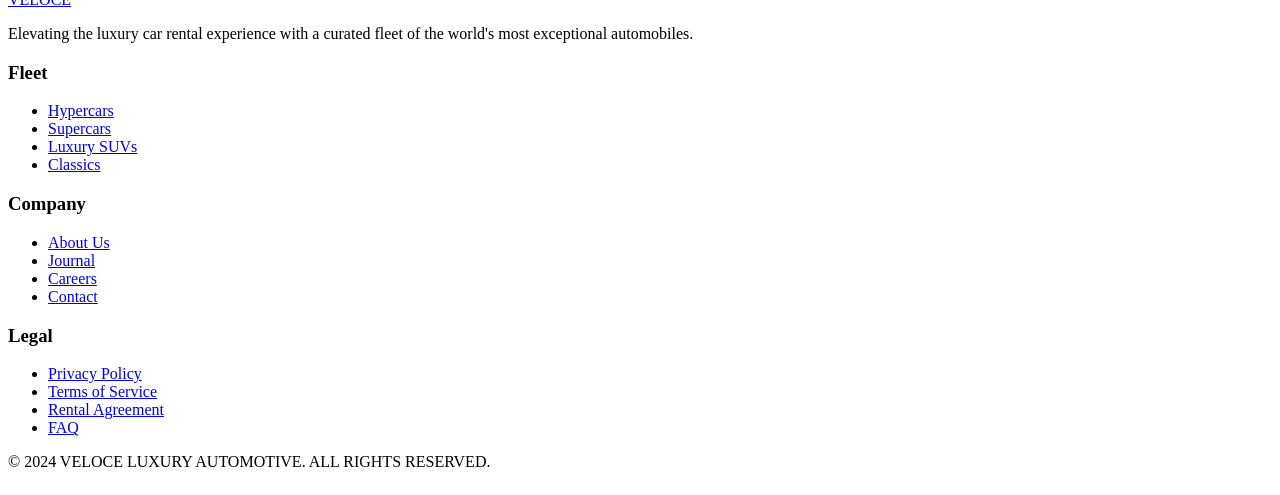
==== commit e98c651f: "first commit" ====
--- a/index.html
+++ b/index.html
@@ -27,13 +27,77 @@
 section, footer { contain: layout paint; }
 </style>
 
+
+<style id="mobile-responsive-fixes">
+    html, body {
+        max-width: 100%;
+        overflow-x: hidden;
+    }
+
+    @media (max-width: 696px) {
+        /* Keep header controls together and prevent accidental overflow. */
+        header > div {
+            min-width: 0;
+        }
+
+        header > div > div:first-child {
+            min-width: 0;
+        }
+
+        /* Search widget stays inside the viewport. */
+        section {
+            max-width: 100%;
+        }
+
+        /* Prevent long card/content rows from forcing horizontal scrolling. */
+        .owl-carousel,
+        .cards {
+            max-width: 100%;
+        }
+
+        input,
+        select,
+        button {
+            max-width: 100%;
+        }
+    }
+
+    @media (max-width: 420px) {
+        /* Very small phones: keep VELOCE + controls comfortably inside 100%. */
+        header {
+            padding-left: 12px !important;
+            padding-right: 12px !important;
+        }
+
+        header > div {
+            gap: 6px !important;
+        }
+
+        header > div > div:last-child {
+            gap: 6px !important;
+        }
+
+        /* The List your car button must never be wider than its available space. */
+        header button[data-modal-target="default-modal"] {
+            min-width: 0;
+            flex-shrink: 1;
+        }
+
+        /* Search controls stack cleanly on narrow screens. */
+        #default-modal input,
+        #default-modal select {
+            width: 100%;
+        }
+    }
+</style>
+
 </head>
 
 <body class="bg-[#121315]">
-    <header class="bg-[#121315] py-[19px] px-[30px]">
-        <div class="max-w-[1280px] mx-auto w-full flex justify-between itmes-center">
-            <div class="flex  gap-[32px] itmes-center ">
-                <a class="text-[28px] text-[white]  font-[700]" href="./index.html">VELOCE</a>
+    <header class="bg-[#121315] py-[19px] px-[30px] max-[696px]:px-[16px] max-[420px]:px-[12px]">
+        <div class="max-w-[1280px] mx-auto w-full flex justify-between items-center gap-3">
+            <div class="flex gap-[32px] items-center min-w-0">
+                <a class="text-[28px] text-[white] font-[700] max-[420px]:text-[24px] shrink-0" href="./index.html">VELOCE</a>
                 <ul class="flex gap-[16px] mt-[10px] max-[696px]:!hidden ">
                     <li class="inline-block group relative"><a
                             class="group-hover:font-[700] text-[#C4C9AE] group-hover:text-[#FFFFFF]  duration-[0.3s] group-hover:mb-[15px]"
@@ -61,7 +125,7 @@
                     </li>
                     <li class="inline-block group relative"><a
                             class=" group-hover:font-[700] text-[#C4C9AE] group-hover:text-[#FFFFFF]  duration-[0.3s]"
-                            href="">Brands</a>
+                            href="./brands.html">Brands</a>
                         <span
                             class="inline-block absolute top-[30px] left-[0] h-[2px] bg-[#C1F432] duration-[0.3s] w-[0px] group-hover:w-full">
 
@@ -78,7 +142,7 @@
                 </ul>
             </div>
 
-            <div class="flex gap-[40px] ">
+            <div class="flex items-center gap-[40px] max-[696px]:gap-[8px] shrink-0">
 
                 <div class=" ">
                     <div class="flex gap-[8px] max-[696px]:hidden ">
@@ -91,8 +155,22 @@
                 <!-- Modal toggle -->
               
 
+<!-- Mobile Menu Button -->
+<button
+    id="mobile-menu-btn"
+    type="button"
+    aria-label="Open menu"
+    class="hidden max-[696px]:flex items-center justify-center w-[42px] h-[42px] shrink-0 rounded-[8px] border border-[#303332] text-white hover:bg-[#1f2022] transition">
+    <svg xmlns="http://www.w3.org/2000/svg"
+        width="22" height="22" viewBox="0 0 24 24"
+        fill="none" stroke="currentColor" stroke-width="2"
+        stroke-linecap="round" stroke-linejoin="round">
+        <path d="M4 6h16M4 12h16M4 18h16"/>
+    </svg>
+</button>
+
 <!-- Modal toggle -->
-<button data-modal-target="default-modal" data-modal-toggle="default-modal" class="text-black bg-[#C1F432] box-border border border-transparent hover:bg-brand-strong focus:ring-4 focus:ring-brand-medium shadow-xs font-medium leading-5 rounded-base text-sm px-[24px] py-[10px] rounded-[8px] focus:outline-none" type="button">
+<button data-modal-target="default-modal" data-modal-toggle="default-modal" class="text-black bg-[#C1F432] box-border border border-transparent hover:bg-brand-strong focus:ring-4 focus:ring-brand-medium shadow-xs font-medium leading-5 rounded-base text-sm px-[24px] py-[10px] rounded-[8px] focus:outline-none whitespace-nowrap max-[696px]:px-[16px] max-[696px]:py-[9px] max-[420px]:px-[12px] max-[420px]:text-[12px]" type="button">
   List your car
 </button>
 
@@ -296,6 +374,84 @@
 
         
     </header>
+
+
+<!-- MOBILE SIDE MENU -->
+<div id="mobile-menu-overlay"
+    class="fixed inset-0 z-[60] bg-black/50 opacity-0 invisible transition-all duration-300 max-[696px]:block hidden">
+</div>
+
+<aside id="mobile-side-menu"
+    class="fixed top-0 left-0 z-[70] h-screen w-[300px] max-w-[85%] bg-[#121315] border-r border-[#292b2d] shadow-2xl -translate-x-full transition-transform duration-300 ease-in-out">
+
+    <div class="flex h-full flex-col">
+
+        <!-- Drawer Header -->
+        <div class="flex items-center justify-between px-[24px] py-[22px] border-b border-[#292b2d]">
+            <a href="./index.html" class="text-[26px] text-white font-[700]">
+                VELOCE
+            </a>
+
+            <button
+                id="mobile-menu-close"
+                type="button"
+                aria-label="Close menu"
+                class="flex items-center justify-center w-[40px] h-[40px] rounded-[8px] text-[#C4C9AE] hover:bg-[#1f2022] hover:text-white transition">
+                <svg xmlns="http://www.w3.org/2000/svg"
+                    width="22" height="22" viewBox="0 0 24 24"
+                    fill="none" stroke="currentColor" stroke-width="2"
+                    stroke-linecap="round" stroke-linejoin="round">
+                    <path d="M6 6l12 12M18 6L6 18"/>
+                </svg>
+            </button>
+        </div>
+
+        <!-- Drawer Navigation -->
+        <nav class="flex flex-col px-[18px] py-[24px] gap-[6px]">
+
+            <a href="./index.html"
+                class="group flex items-center justify-between px-[16px] py-[15px] rounded-[10px] text-[17px] text-[#C4C9AE] hover:bg-[#1f2022] hover:text-white transition">
+                <span>Rent</span>
+                <span class="text-[#C1F432] opacity-0 group-hover:opacity-100 transition">→</span>
+            </a>
+
+            <a href="./buy.html"
+                class="group flex items-center justify-between px-[16px] py-[15px] rounded-[10px] text-[17px] text-[#C4C9AE] hover:bg-[#1f2022] hover:text-white transition">
+                <span>Buy</span>
+                <span class="text-[#C1F432] opacity-0 group-hover:opacity-100 transition">→</span>
+            </a>
+
+            <a href="./sell.html"
+                class="group flex items-center justify-between px-[16px] py-[15px] rounded-[10px] text-[17px] text-[#C4C9AE] hover:bg-[#1f2022] hover:text-white transition">
+                <span>Sell</span>
+                <span class="text-[#C1F432] opacity-0 group-hover:opacity-100 transition">→</span>
+            </a>
+
+            <a href="./brands.html"
+                class="group flex items-center justify-between px-[16px] py-[15px] rounded-[10px] text-[17px] text-[#C4C9AE] hover:bg-[#1f2022] hover:text-white transition">
+                <span>Brands</span>
+                <span class="text-[#C1F432] opacity-0 group-hover:opacity-100 transition">→</span>
+            </a>
+
+            <a href=""
+                class="group flex items-center justify-between px-[16px] py-[15px] rounded-[10px] text-[17px] text-[#C4C9AE] hover:bg-[#1f2022] hover:text-white transition">
+                <span>Journal</span>
+                <span class="text-[#C1F432] opacity-0 group-hover:opacity-100 transition">→</span>
+            </a>
+
+        </nav>
+
+        <!-- Drawer Bottom -->
+        <div class="mt-auto px-[24px] py-[24px] border-t border-[#292b2d]">
+            <p class="text-[10px] tracking-[0.18em] text-[#70716b]">
+                VELOCE LUXURY AUTOMOTIVE
+            </p>
+        </div>
+
+    </div>
+</aside>
+
+
 
 
 
@@ -1399,24 +1555,26 @@
             </div>
         </section>
 
-      <section class="deals-section" id="deals-section" aria-labelledby="deals-heading">
+   
+
+           <section class="deals-section" id="deals-section" aria-labelledby="deals-heading">
   <style>
     #deals-section {
-      --bg-void: #0a0908;
-      --bg-card: #15130f;
-      --bg-card-hi: #1b1812;
-      --hairline: rgba(201, 161, 90, 0.16);
-      --gold: #c9a15a;
-      --gold-hi: #ecd39a;
-      --text-hi: #f4efe4;
-      --text-mid: #b3aa99;
-      --text-lo: #756c5d;
-      --ember: #e2542f;
+      --bg-void: #0b0d0d;
+      --bg-card: #151817;
+      --bg-card-hi: #1b1f1d;
+      --hairline: rgba(193, 244, 50, 0.16);
+      --gold: #c1f432;
+      --gold-hi: #c1f432;
+      --text-hi: #f3f5f0;
+      --text-mid: #aeb5ad;
+      --text-lo: #707872;
+      --ember: #c1f432;
 
       font-family: 'DS-Body', 'Inter', system-ui, -apple-system, sans-serif;
       background:
-        radial-gradient(ellipse 900px 500px at 12% -10%, rgba(201,161,90,0.10), transparent 60%),
-        radial-gradient(ellipse 700px 500px at 100% 10%, rgba(201,161,90,0.06), transparent 55%),
+        radial-gradient(ellipse 900px 500px at 12% -10%, rgba(193,244,50,0.08), transparent 60%),
+        radial-gradient(ellipse 700px 500px at 100% 10%, rgba(193,244,50,0.045), transparent 55%),
         var(--bg-void);
       color: var(--text-hi);
       padding: clamp(48px, 7vw, 96px) clamp(20px, 4vw, 48px);
@@ -1511,14 +1669,14 @@
     #deals-section .ds-countdown-master .ds-dot {
       width: 7px; height: 7px; border-radius: 50%;
       background: var(--ember);
-      box-shadow: 0 0 0 0 rgba(226,84,47,0.6);
+      box-shadow: 0 0 0 0 rgba(193,244,50,0.45);
       animation: ds-pulse 1.6s ease-out infinite;
     }
 
     @keyframes ds-pulse {
-      0% { box-shadow: 0 0 0 0 rgba(226,84,47,0.55); }
-      70% { box-shadow: 0 0 0 8px rgba(226,84,47,0); }
-      100% { box-shadow: 0 0 0 0 rgba(226,84,47,0); }
+      0% { box-shadow: 0 0 0 0 rgba(193,244,50,0.45); }
+      70% { box-shadow: 0 0 0 8px rgba(193,244,50,0); }
+      100% { box-shadow: 0 0 0 0 rgba(193,244,50,0); }
     }
 
     #deals-section .ds-countdown-master .ds-label {
@@ -1562,8 +1720,8 @@
 
     #deals-section .ds-card:hover {
       transform: translateY(-6px);
-      border-color: rgba(201,161,90,0.45);
-      box-shadow: 0 24px 48px -20px rgba(0,0,0,0.6), 0 0 0 1px rgba(201,161,90,0.08);
+      border-color: rgba(193,244,50,0.45);
+      box-shadow: 0 24px 48px -20px rgba(0,0,0,0.6), 0 0 0 1px rgba(193,244,50,0.08);
     }
 
     #deals-section .ds-media {
@@ -1602,7 +1760,7 @@
       gap: 6px;
       background: rgba(10,9,8,0.72);
       backdrop-filter: blur(6px);
-      border: 1px solid rgba(201,161,90,0.35);
+      border: 1px solid rgba(193,244,50,0.35);
       color: var(--gold-hi);
       font-size: 11.5px;
       font-weight: 700;
@@ -1619,7 +1777,7 @@
       top: 12px; right: 12px;
       z-index: 3;
       background: var(--ember);
-      color: #fff5ee;
+      color: #0b0d0d;
       font-size: 11px;
       font-weight: 700;
       padding: 6px 10px;
@@ -1695,7 +1853,7 @@
       padding: 13px 16px;
       border-radius: 10px;
       background: var(--gold-hi);
-      color: #171308;
+      color: #0b0d0d;
       font-weight: 700;
       font-size: 13.5px;
       letter-spacing: 0.02em;
@@ -1827,7 +1985,7 @@
       padding: 13px 16px;
       border-radius: 10px;
       background: var(--gold-hi);
-      color: #171308;
+      color: #0b0d0d;
       font-weight: 700;
       font-size: 14px;
       margin-top: 6px;
@@ -2692,6 +2850,44 @@
     </script>
 
 
+
+<script>
+    // VELOCE mobile side menu
+    (() => {
+        const menuBtn = document.getElementById('mobile-menu-btn');
+        const menu = document.getElementById('mobile-side-menu');
+        const overlay = document.getElementById('mobile-menu-overlay');
+        const closeBtn = document.getElementById('mobile-menu-close');
+
+        if (!menuBtn || !menu || !overlay || !closeBtn) return;
+
+        const openMenu = () => {
+            menu.classList.remove('-translate-x-full');
+            overlay.classList.remove('opacity-0', 'invisible');
+            document.body.classList.add('overflow-hidden');
+        };
+
+        const closeMenu = () => {
+            menu.classList.add('-translate-x-full');
+            overlay.classList.add('opacity-0', 'invisible');
+            document.body.classList.remove('overflow-hidden');
+        };
+
+        menuBtn.addEventListener('click', openMenu);
+        closeBtn.addEventListener('click', closeMenu);
+        overlay.addEventListener('click', closeMenu);
+
+        document.addEventListener('keydown', (event) => {
+            if (event.key === 'Escape') closeMenu();
+        });
+
+        // Link bosilganda menyu yopiladi.
+        menu.querySelectorAll('a').forEach(link => {
+            link.addEventListener('click', closeMenu);
+        });
+    })();
+</script>
+
 </body>
 
 </html>
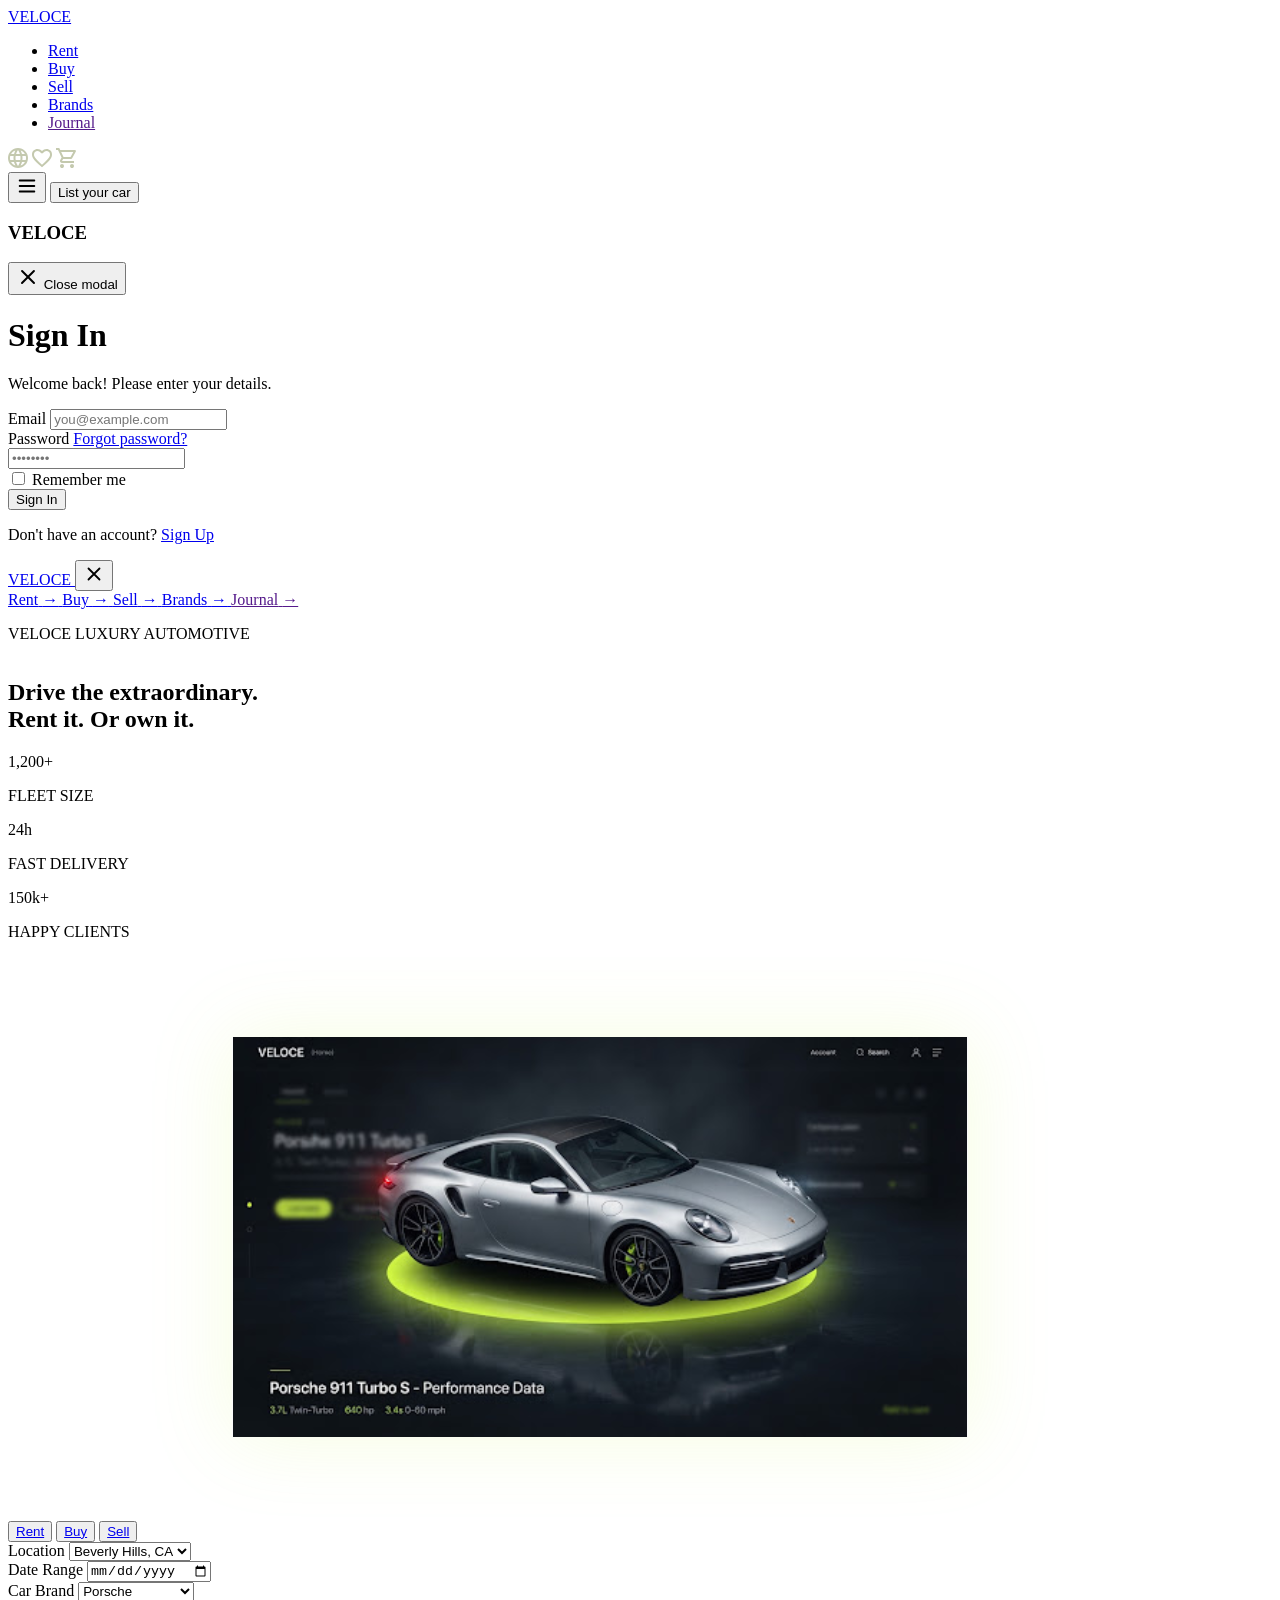
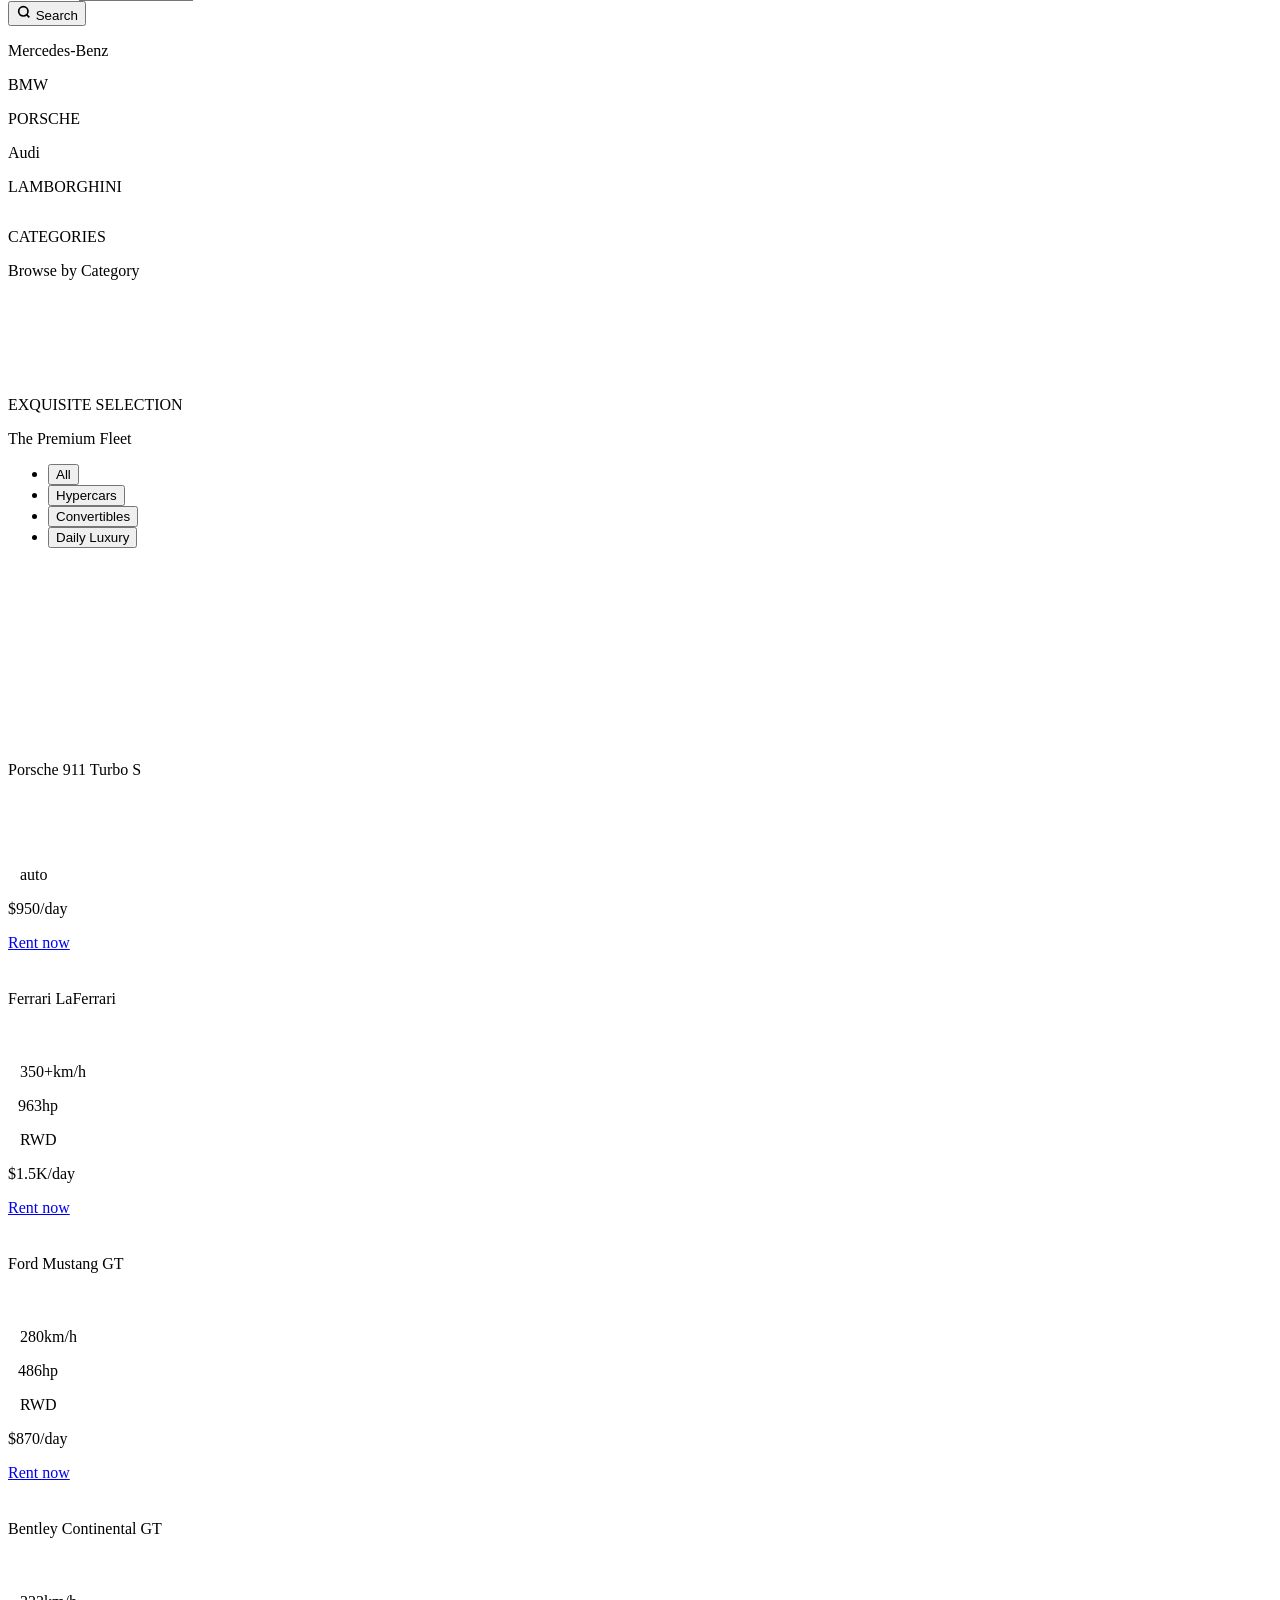
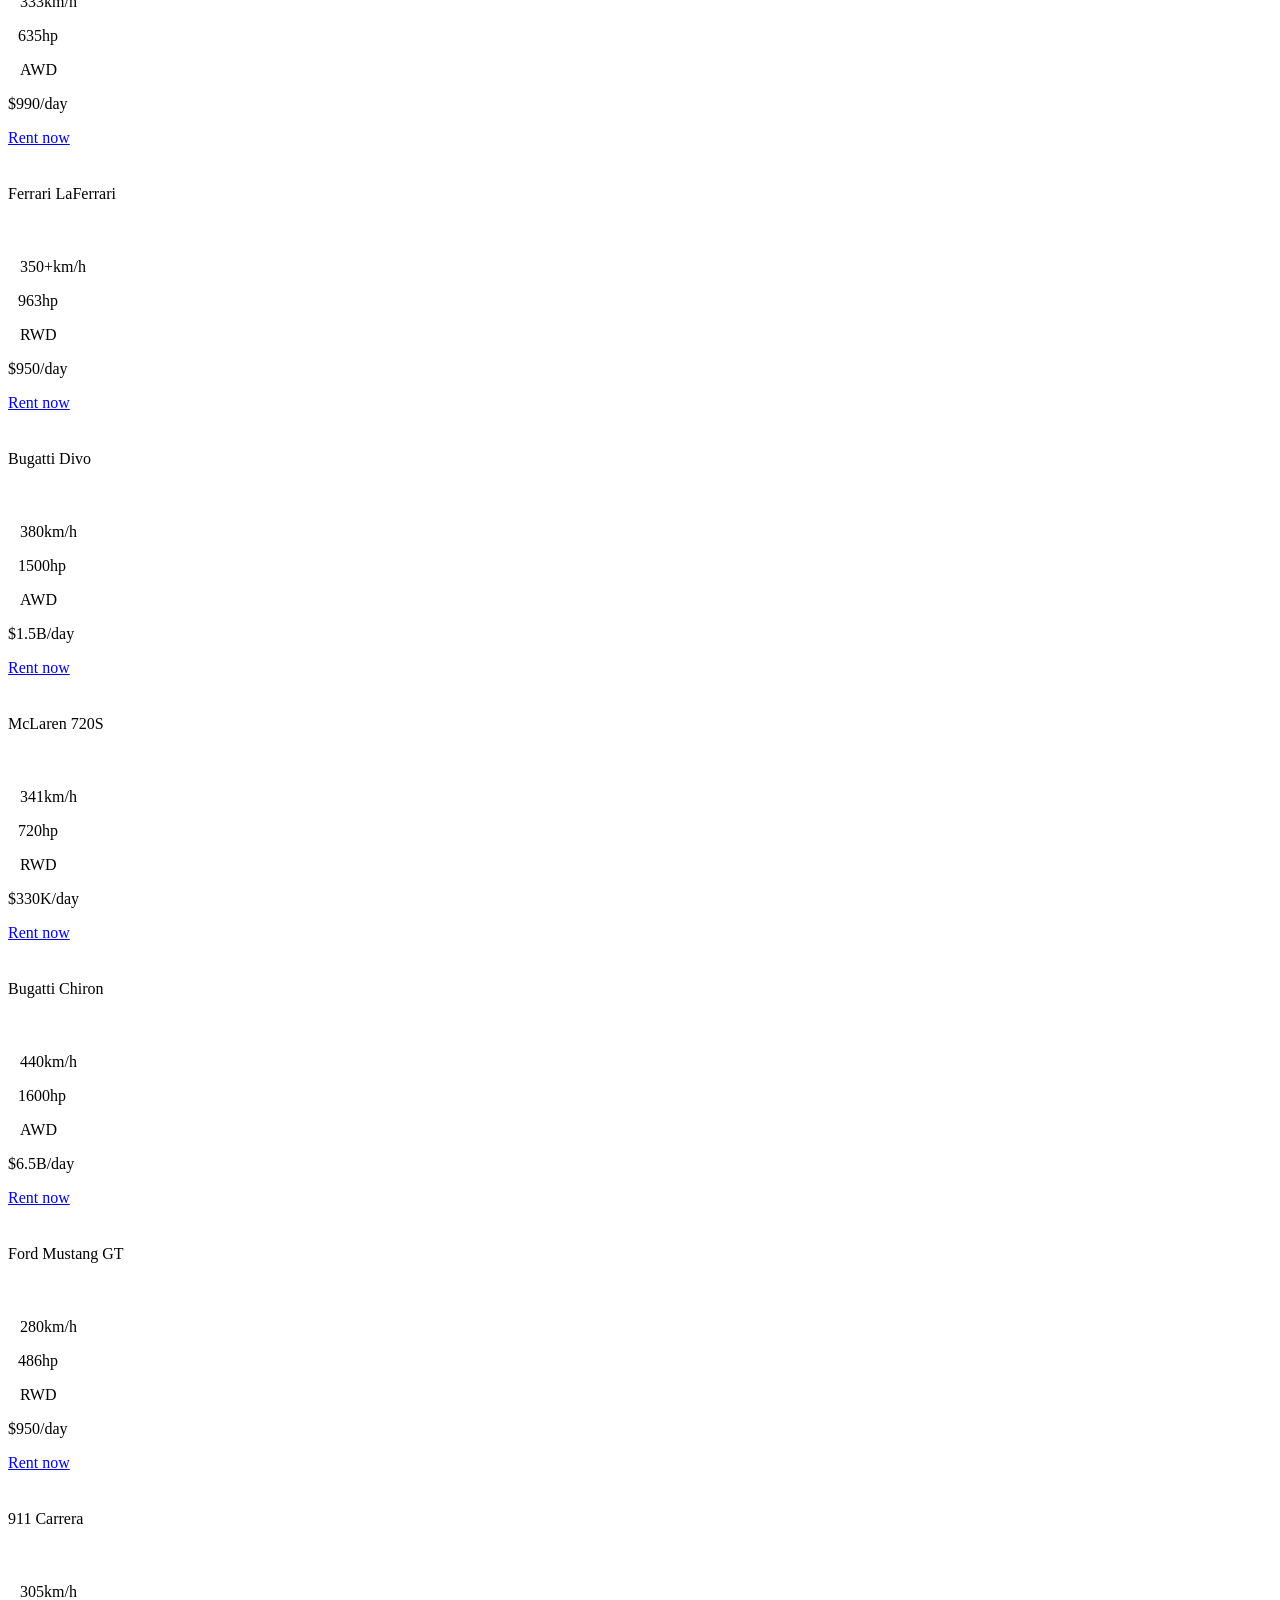
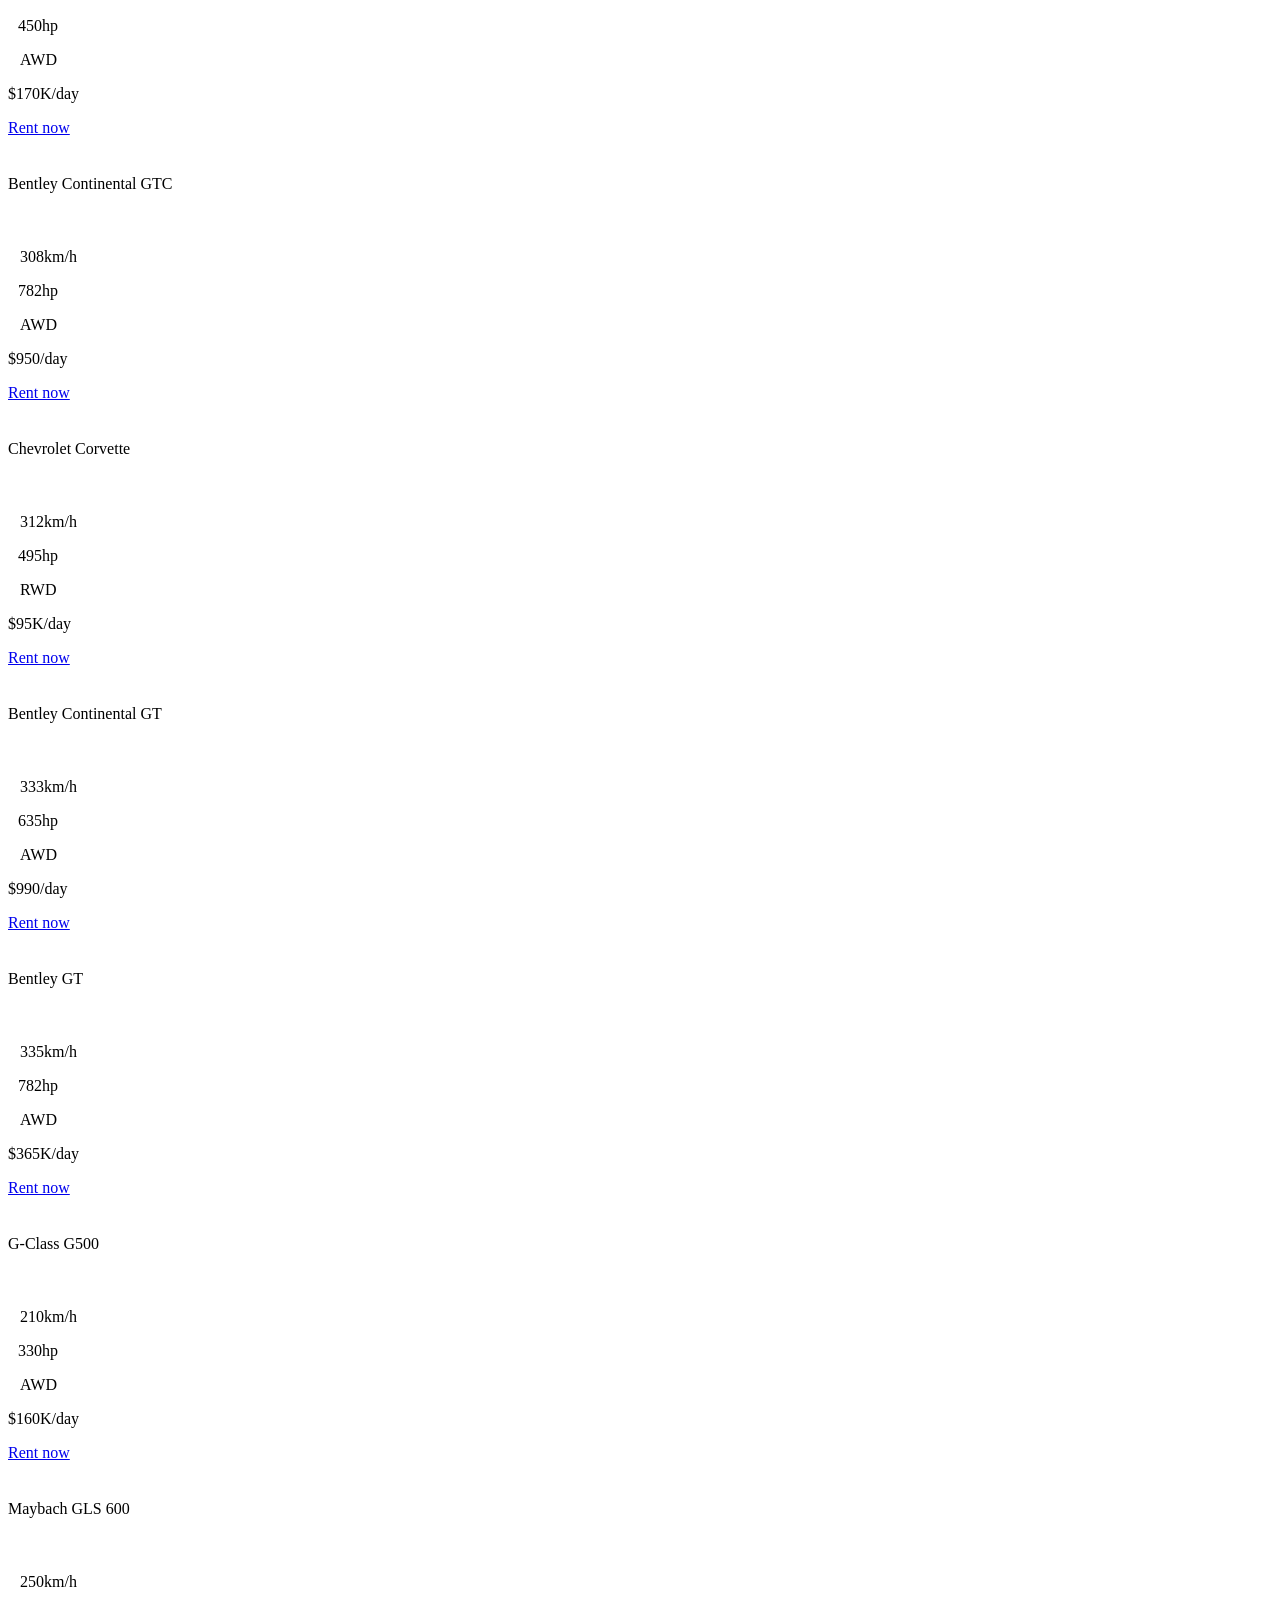
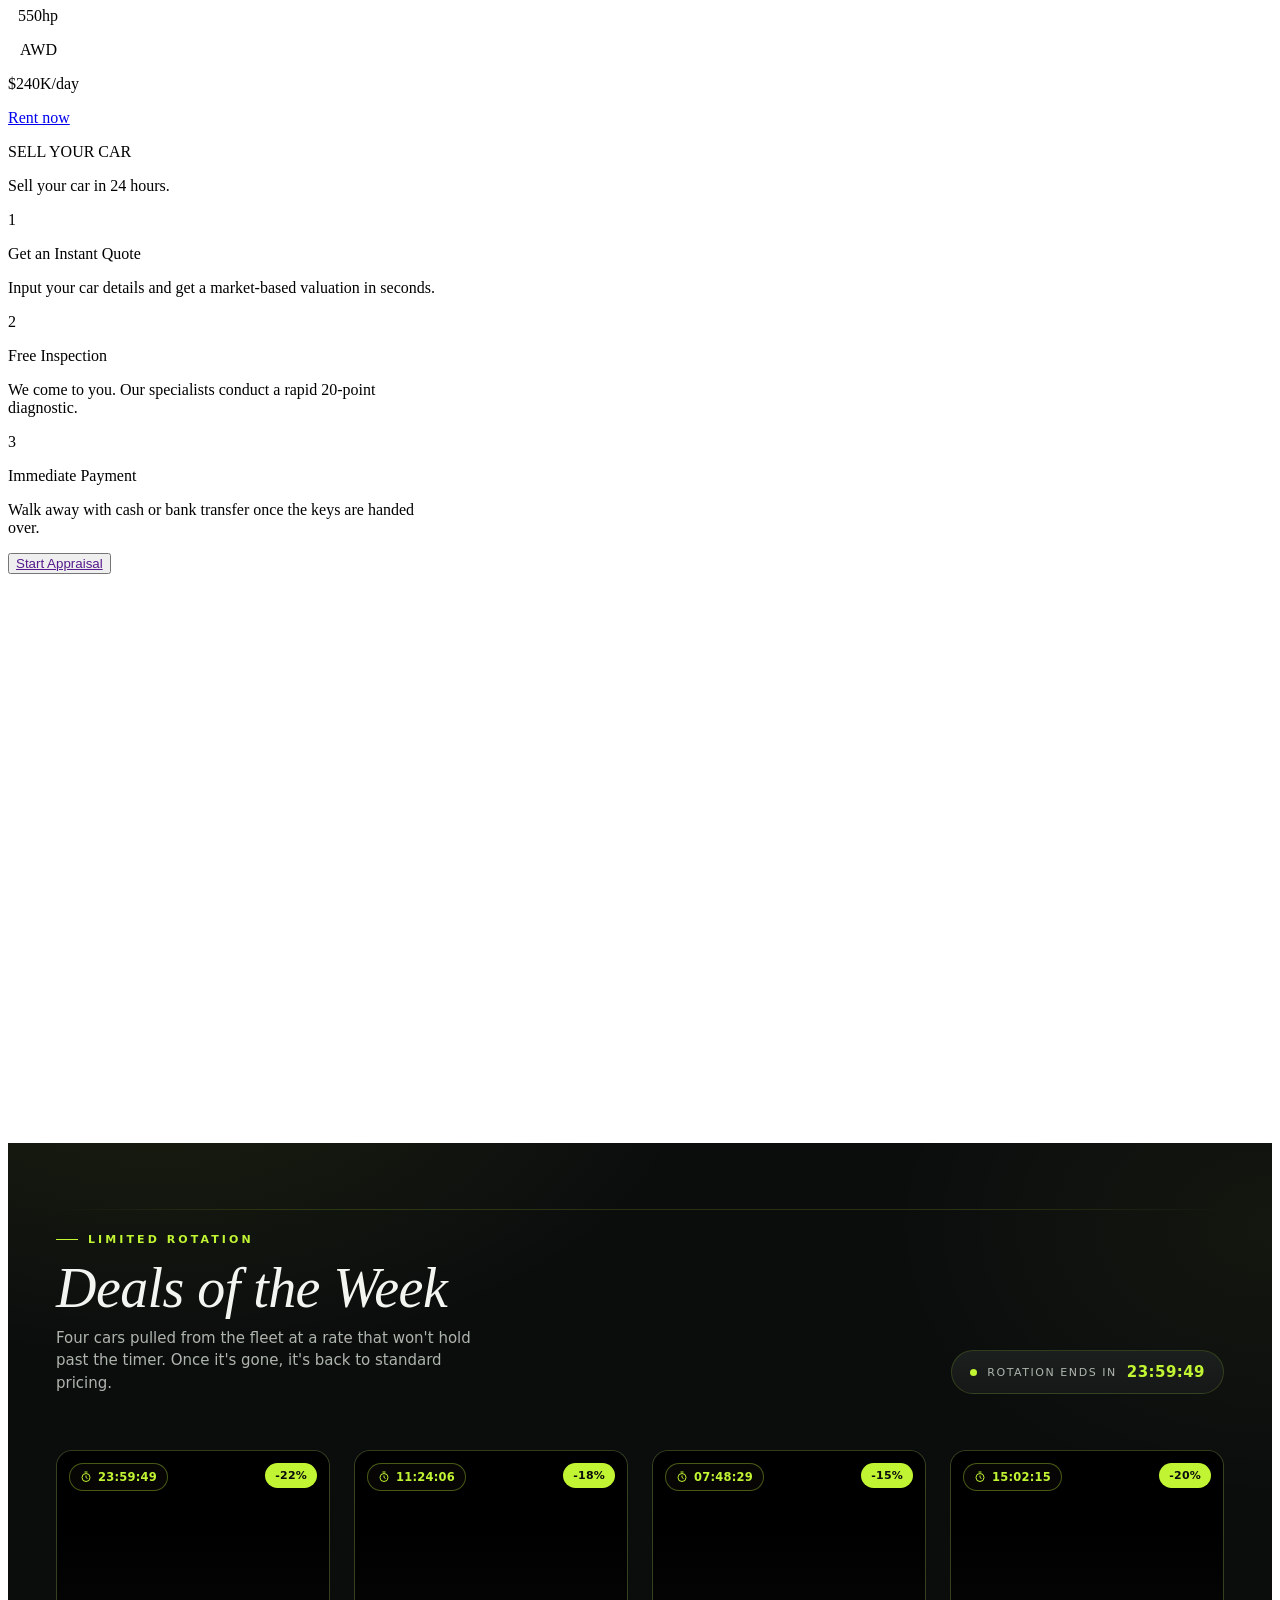
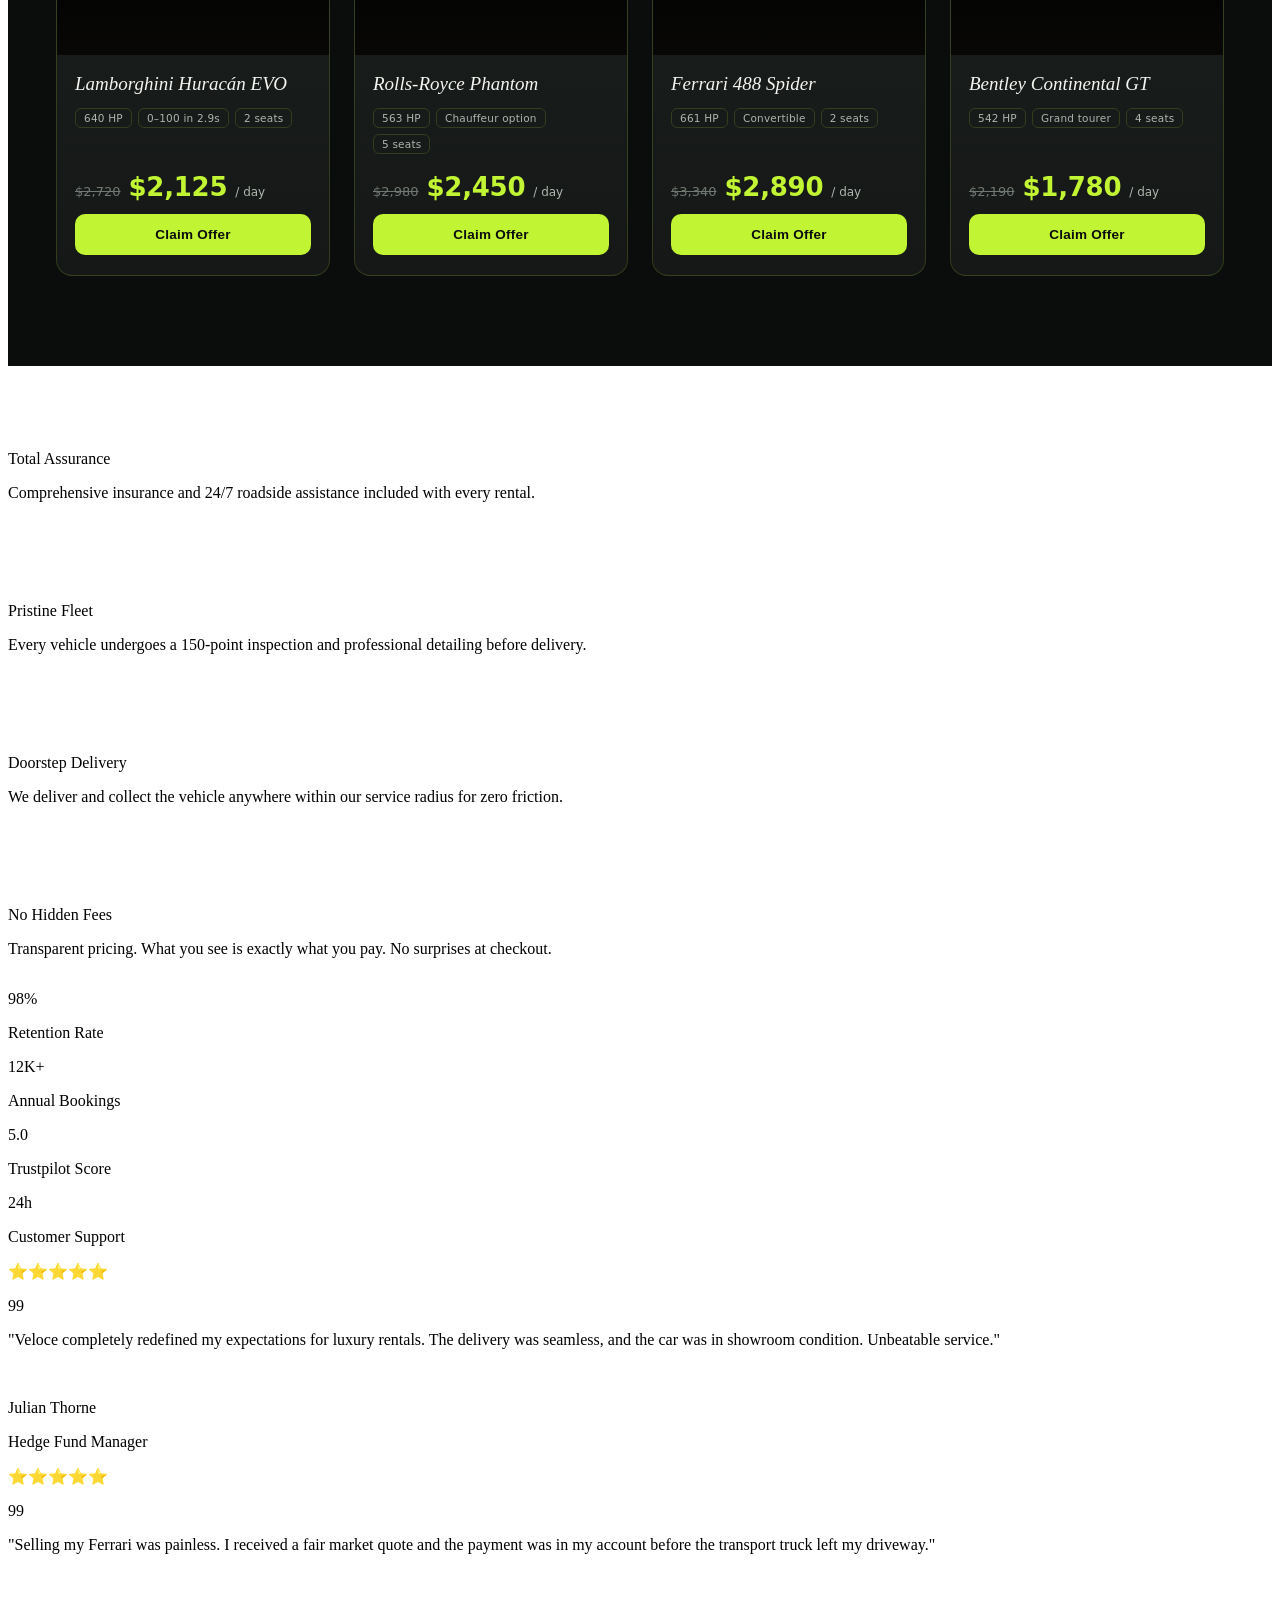
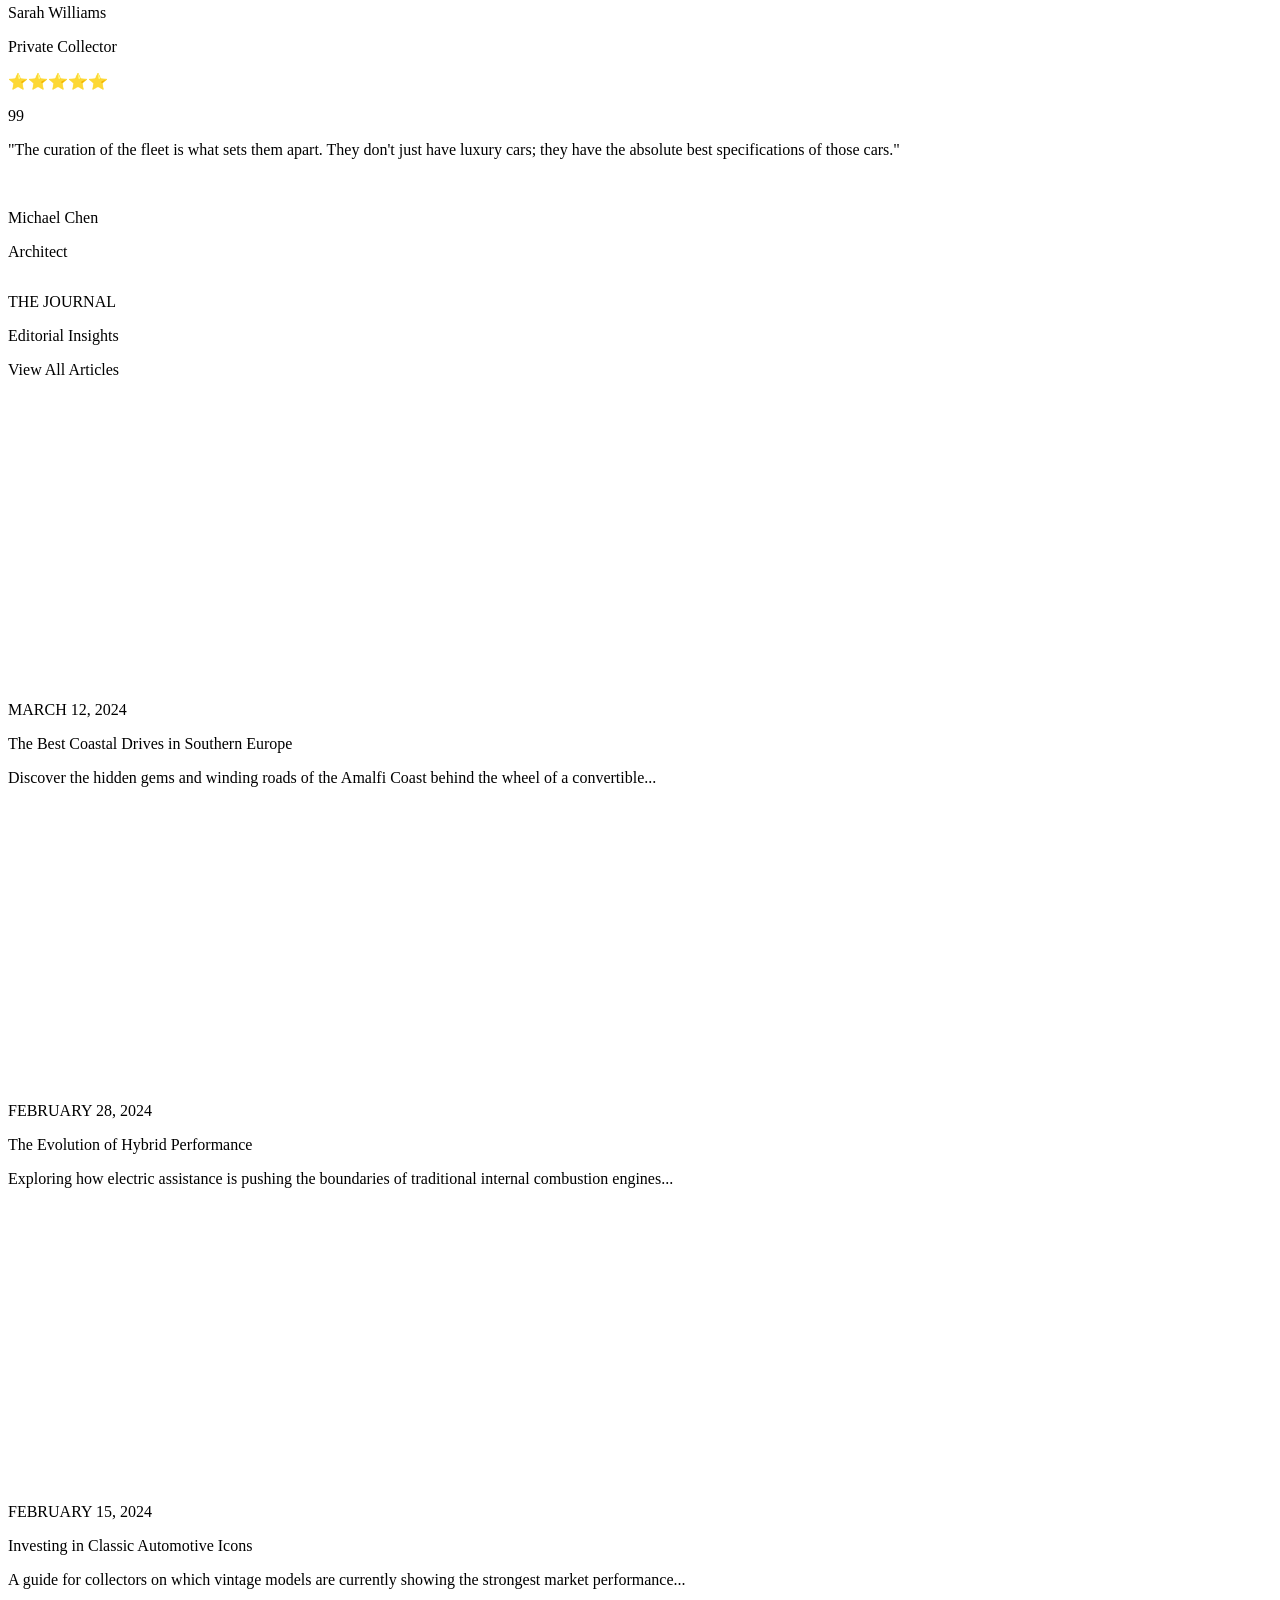
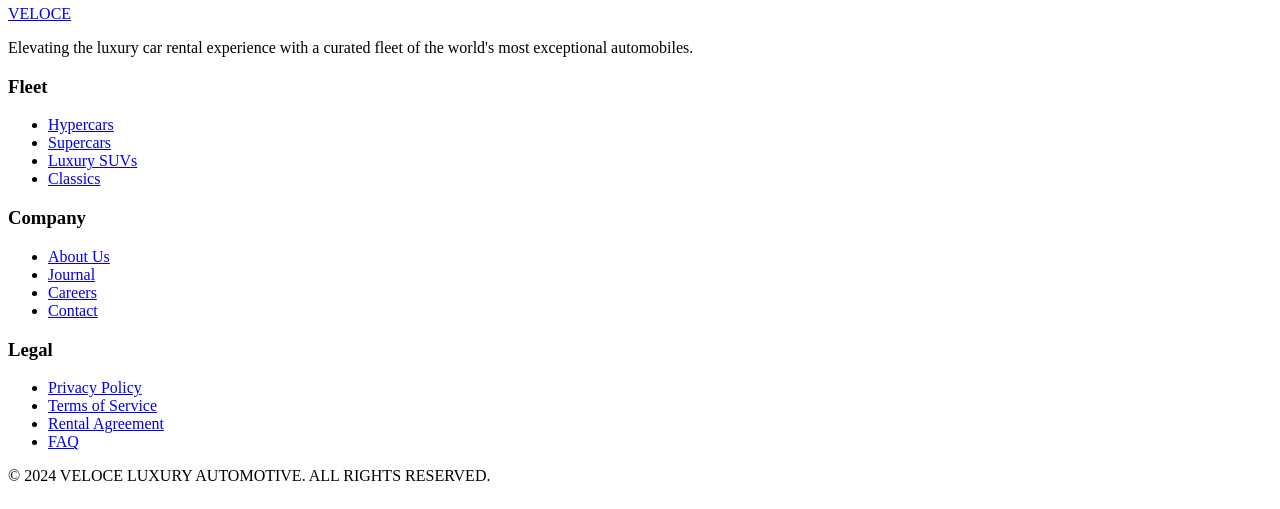
==== commit 46ba77d6: "first commit" ====
--- a/index.html
+++ b/index.html
@@ -474,9 +474,9 @@
 
 
     <main>
-     <section class="w-full bg-[#101112] text-white overflow-hidden">
-
-  <div class="max-w-[1280px] mx-auto px-5 sm:px-7 lg:px-9 py-12 sm:py-16">
+ <section class="w-full bg-[#101112] text-white overflow-hidden">
+
+  <div class="max-w-[1280px] mx-auto px-5 sm:px-7 lg:px-9 py-10 sm:py-14">
 
     <!-- TITLE -->
     <div class="text-center">
@@ -504,41 +504,24 @@
                divide-x divide-[#292b2b]">
 
         <div class="px-5 sm:px-9 text-center">
-
-          <p class="text-sm">
-            1,200+
-          </p>
-
+          <p class="text-sm">1,200+</p>
           <p class="mt-1 text-[10px] text-[#aaa99c]">
             FLEET SIZE
           </p>
-
-        </div>
-
+        </div>
 
         <div class="px-5 sm:px-9 text-center">
-
-          <p class="text-sm">
-            24h
-          </p>
-
+          <p class="text-sm">24h</p>
           <p class="mt-1 text-[10px] text-[#aaa99c]">
             FAST DELIVERY
           </p>
-
-        </div>
-
+        </div>
 
         <div class="px-5 sm:px-9 text-center">
-
-          <p class="text-sm">
-            150k+
-          </p>
-
+          <p class="text-sm">150k+</p>
           <p class="mt-1 text-[10px] text-[#aaa99c]">
             HAPPY CLIENTS
           </p>
-
         </div>
 
       </div>
@@ -546,53 +529,70 @@
     </div>
 
 
-    <!-- IMAGE + WIDGET -->
+    <!-- CAR + WIDGET -->
     <div
-      class="relative
-             w-full
-             max-w-[1024px]
-             mx-auto
-             mt-10 sm:mt-12">
-
-
-      <!-- SINGLE IMAGE -->
+      class="relative w-full max-w-[1024px]
+             mx-auto mt-9 sm:mt-11">
+
+      <!-- 3D HOVER AREA -->
+      <div
+        id="carScene"
+        class="relative
+               w-full
+               h-[270px]
+               sm:h-[390px]
+               lg:h-[500px]
+               [perspective:1200px]">
+
+        <!-- 3D CARD -->
+        <div
+          id="carCard"
+          class="absolute inset-0
+                 overflow-hidden
+                 rounded-xl
+                 will-change-transform
+                 transition-transform
+                 duration-150
+                 ease-out">
+
+          <!-- CAR -->
+          <img
+            src="./hero/hero img.svg"
+            alt="Porsche 911 Turbo S"
+            draggable="false"
+            class="w-full h-full
+                   object-cover
+                   block
+                   select-none
+                   pointer-events-none">
+
+          <!-- DARK OVERLAY -->
+          <div
+            class="absolute inset-0
+                   bg-gradient-to-b
+                   from-black/10
+                   via-transparent
+                   to-[#101112]/30
+                   pointer-events-none">
+          </div>
+
+        </div>
+
+      </div>
+
+
+      <!-- SEARCH WIDGET -->
       <div
         class="relative
+               lg:absolute
+               lg:left-1/2
+               lg:-translate-x-1/2
+               lg:bottom-[-10px]
+               z-20
                w-full
-               h-[280px]
-               sm:h-[400px]
-               lg:h-[500px]
-               overflow-hidden">
-
-        <img
-          src="./hero/hero img.svg"
-          alt="Porsche 911 Turbo S"
-          class="w-full h-full object-cover block">
-
-
-        <!-- IMAGE DARK OVERLAY -->
-        <div
-          class="absolute inset-0
-                 bg-gradient-to-b
-                 from-black/10
-                 via-transparent
-                 to-[#101112]/30
-                 pointer-events-none">
-        </div>
-
-      </div>
-
-
-      <!-- SEARCH WIDGET -->
-      <div
-        class="absolute
-               left-1/2
-               -translate-x-1/2
-               bottom-[-10px]
-               z-20
-               w-[calc(100%-32px)]
-               sm:w-[calc(100%-60px)]
                lg:w-[740px]
+               mt-3
+               lg:mt-0
                rounded-[14px]
                border border-[#303332]
                bg-[#181a1b]/95
@@ -611,7 +611,7 @@
                    text-[12px] font-semibold
                    bg-[#b7ff1c] text-[#111]">
 
-           <a href="./index.html">Rent</a>
+            <a href="./index.html">Rent</a>
 
           </button>
 
@@ -637,7 +637,7 @@
                    text-[#aaa99c]
                    hover:text-white transition">
 
-           <a href="./sell.html">Sell</a>
+            <a href="./sell.html">Sell</a>
 
           </button>
 
@@ -654,7 +654,7 @@
 
 
           <!-- LOCATION -->
-          <div>
+          <div class="min-w-0">
 
             <label
               class="block mb-1.5 text-[10px]
@@ -689,7 +689,7 @@
 
 
           <!-- DATE -->
-          <div>
+          <div class="min-w-0">
 
             <label
               class="block mb-1.5 text-[10px]
@@ -716,7 +716,7 @@
 
 
           <!-- BRAND -->
-          <div>
+          <div class="min-w-0">
 
             <label
               class="block mb-1.5 text-[10px]
@@ -756,6 +756,8 @@
           <button
             type="button"
             class="h-[42px]
+                   w-full
+                   lg:w-auto
                    self-end
                    rounded-lg
                    bg-[#b7ff1c]
@@ -778,11 +780,7 @@
               stroke="currentColor"
               stroke-width="2.5">
 
-              <circle
-                cx="11"
-                cy="11"
-                r="7"/>
-
+              <circle cx="11" cy="11" r="7"/>
               <path d="m20 20-4-4"/>
 
             </svg>
@@ -798,14 +796,57 @@
     </div>
 
 
-    <!-- SPACE FOR OVERLAY -->
-    <div class="h-[90px] sm:h-[100px]"></div>
+    <!-- SMALL SPACE -->
+    <div class="h-[40px] sm:h-[48px]"></div>
 
   </div>
 
 
-  <!-- TABS JS -->
+  <!-- 3D HOVER + TABS -->
   <script>
+
+    const scene = document.getElementById("carScene");
+    const card = document.getElementById("carCard");
+
+    /* DESKTOP 3D HOVER */
+
+    if (window.matchMedia("(hover: hover)").matches) {
+
+      scene.addEventListener("mousemove", (e) => {
+
+        const rect = scene.getBoundingClientRect();
+
+        const x = e.clientX - rect.left;
+        const y = e.clientY - rect.top;
+
+        const centerX = rect.width / 2;
+        const centerY = rect.height / 2;
+
+        const rotateY =
+          ((x - centerX) / centerX) * 9;
+
+        const rotateX =
+          ((centerY - y) / centerY) * 7;
+
+        card.style.transform =
+          `rotateX(${rotateX}deg)
+           rotateY(${rotateY}deg)
+           scale3d(1.015,1.015,1.015)`;
+
+      });
+
+
+      scene.addEventListener("mouseleave", () => {
+
+        card.style.transform =
+          "rotateX(0deg) rotateY(0deg) scale3d(1,1,1)";
+
+      });
+
+    }
+
+
+    /* TABS */
 
     const carTabs =
       document.querySelectorAll(".car-tab");
@@ -835,6 +876,7 @@
           "text-[#111]"
         );
 
+
         tab.classList.remove(
           "text-[#aaa99c]"
         );
@@ -847,55 +889,48 @@
 
 </section>
 
-        <section class="bg-[#161719] max-[661px]:mt-[300px]">
-            <div class="max-w-[1280px] w-full mx-auto">
-                <div class="flex px-[64px] justify-between py-[60px] max-[400px]:flex-col">
-                    <div class="inline-block group relative">
-                        <p
-                            class=" text-[16px] font-[400] text-[#7A7A7D] hover:text-[#C1F432] max-[400px]:text-center py-4  w-full   ">
-                            Mercedes-Benz</p> <span
-                            class="absolute top-[50px] left-[0] h-[2px] bg-[#C1F432] duration-[0.3s] w-[0px] group-hover:w-full">
-
-                        </span>
-                    </div>
-                    <div class="inline-block group relative">
-                        <p
-                            class="text-[16px] font-[400] text-[#7A7A7D] hover:text-[#C1F432] max-[400px]:text-center py-4 ">
-                            BMW</p> <span
-                            class=" absolute top-[50px] left-[0] h-[2px] bg-[#C1F432] duration-[0.3s] w-[0px] group-hover:w-full">
-
-                        </span>
-                    </div>
-
-
-
-                    <div class="inline-block group relative">
-                        <p
-                            class="text-[16px] font-[400] text-[#7A7A7D] hover:text-[#C1F432] max-[400px]:text-center py-4 ">
-                            PORSCHE</p> <span
-                            class=" absolute top-[50px] left-[0] h-[2px] bg-[#C1F432] duration-[0.3s] w-[0px] group-hover:w-full">
-
-                        </span>
-                    </div>
-                    <div class="inline-block group relative">
-                        <p
-                            class="text-[16px] font-[400] text-[#7A7A7D] hover:text-[#C1F432] max-[400px]:text-center py-4 ">
-                            Audi</p> <span
-                            class=" absolute top-[50px] left-[0] h-[2px] bg-[#C1F432] duration-[0.3s] w-[0px] group-hover:w-full">
-
-                        </span>
-                    </div>
-                    <div class="inline-block group relative">
-                        <p
-                            class="text-[16px] font-[400] text-[#7A7A7D] hover:text-[#C1F432] max-[400px]:text-center py-4 ">
-                            LAMBORGHINI</p> <span
-                            class="absolute top-[50px] left-[0] h-[2px] bg-[#C1F432] duration-[0.3s] w-[0px] group-hover:w-full">
-
-                        </span>
-                    </div>
-                </div>
-            </div>
-        </section>
+        <section class="bg-[#161719]">
+  <div class="max-w-[1280px] w-full mx-auto">
+    <div class="flex flex-wrap justify-center sm:justify-between items-center gap-x-8 gap-y-2 px-6 sm:px-10 lg:px-16 py-10 lg:py-[60px]">
+
+      <div class="inline-block group relative">
+        <p class="text-base font-normal text-[#7A7A7D] hover:text-[#C1F432] text-center py-4 transition-colors">
+          Mercedes-Benz
+        </p>
+        <span class="absolute bottom-0 left-0 h-[2px] bg-[#C1F432] duration-300 w-0 group-hover:w-full"></span>
+      </div>
+
+      <div class="inline-block group relative">
+        <p class="text-base font-normal text-[#7A7A7D] hover:text-[#C1F432] text-center py-4 transition-colors">
+          BMW
+        </p>
+        <span class="absolute bottom-0 left-0 h-[2px] bg-[#C1F432] duration-300 w-0 group-hover:w-full"></span>
+      </div>
+
+      <div class="inline-block group relative">
+        <p class="text-base font-normal text-[#7A7A7D] hover:text-[#C1F432] text-center py-4 transition-colors">
+          PORSCHE
+        </p>
+        <span class="absolute bottom-0 left-0 h-[2px] bg-[#C1F432] duration-300 w-0 group-hover:w-full"></span>
+      </div>
+
+      <div class="inline-block group relative">
+        <p class="text-base font-normal text-[#7A7A7D] hover:text-[#C1F432] text-center py-4 transition-colors">
+          Audi
+        </p>
+        <span class="absolute bottom-0 left-0 h-[2px] bg-[#C1F432] duration-300 w-0 group-hover:w-full"></span>
+      </div>
+
+      <div class="inline-block group relative">
+        <p class="text-base font-normal text-[#7A7A7D] hover:text-[#C1F432] text-center py-4 transition-colors">
+          LAMBORGHINI
+        </p>
+        <span class="absolute bottom-0 left-0 h-[2px] bg-[#C1F432] duration-300 w-0 group-hover:w-full"></span>
+      </div>
+
+    </div>
+  </div>
+</section>
 
 
 
@@ -949,564 +984,367 @@
         </section>
 
 
-        <section class="bg-[#151618]">
-            <div class="max-w-[1280px] w-full mx-auto ">
-
-
-                <div class="mb-4 ">
-                    <div class=" mb-[-40px] max-[1277px]:mb-[50px] max-[420px]:px-[30px]">
-                        <p class="text-[16px] font-[400] text-[#C1F432] mb-[8px]">EXQUISITE SELECTION</p>
-                        <p class="text-[16px] font-[400] text-[#FFFFFF]">The Premium Fleet</p>
-                    </div>
-                    <ul class="flex text-[white]   ml-[820px]  max-[1277px]:ml-[0px] max-[395px]:!justify-center  -mb-px text-sm font-medium text-center"
-                        id="default-tab" data-tabs-toggle="#default-tab-content" role="tablist">
-                        <li class="me-2 rounded-[0px] " role="presentation">
-                            <button
-                                class="inline-block  focus:border-2 focus:border-[#C1F432]  focus:outline-none px-[24px] py-[8px] rounded-[9999px]  rounded-t-base max-[470px]:text-[10px]  max-[395px]:text-[7px]"
-                                id="profile-tab" data-tabs-target="#profile" type="button" role="tab"
-                                aria-controls="profile" aria-selected="false">All</button>
-                        </li>
-                        <li class="me-2 " role="presentation">
-                            <button
-                                class="inline-block  focus:border-2 focus:border-[#C1F432]  focus:outline-none px-[20px] py-[5px] rounded-[9999px] max-[470px]:text-[10px] max-[395px]:text-[7px] hover:text-fg-brand hover:border-brand"
-                                id="dashboard-tab" data-tabs-target="#dashboard" type="button" role="tab"
-                                aria-controls="dashboard" aria-selected="false">Hypercars</button>
-                        </li>
-                        <li class="me-2" role="presentation">
-                            <button
-                                class="inline-block  focus:border-2 focus:border-[#C1F432]  focus:outline-none px-[24px] py-[8px] rounded-[9999px] max-[470px]:text-[10px] max-[395px]:text-[7px] hover:text-fg-brand hover:border-brand"
-                                id="settings-tab" data-tabs-target="#settings" type="button" role="tab"
-                                aria-controls="settings" aria-selected="false">Convertibles</button>
-                        </li>
-                        <li role="presentation">
-                            <button
-                                class="inline-block  focus:border-2 focus:border-[#C1F432]  focus:outline-none px-[24px] py-[8px] rounded-[9999px] max-[470px]:text-[10px] max-[395px]:text-[7px] hover:text-fg-brand hover:border-brand"
-                                id="contacts-tab" data-tabs-target="#contacts" type="button" role="tab"
-                                aria-controls="contacts" aria-selected="false">Daily Luxury</button>
-                        </li>
-                    </ul>
-                </div>
-                <div id="default-tab-content">
-                    <div class="hidden p-4 rounded-base bg-neutral-secondary-soft" id="profile" role="tabpanel"
-                        aria-labelledby="profile-tab">
-                        <div class="cards flex gap-[44px] justify-center max-[1230px]:block max-[1172px]:px-5">
-                            <div
-                                class="max-w-[270px]  border border-[#262826] shadow shadow-[gray]  my-5  bg-[#121315] rounded-[20px] p-[16px] w-full">
-                                <img class="max-w-[236px] rounded-[16px] mx-auto mb-[10px] "
-                                    src="./teb-cards/porsche-card1.svg" alt="">
-                                <div class="flex max-w-[236px] mx-auto justify-between">
-                                    <p class="text-[20px] font-[400] text-[white] ">Porsche 911 Turbo S </p><img
-                                        src="./Icon (11).svg" alt="">
-                                </div>
-                                <div class="flex max-w-[236px] mx-auto gap-[10px] mb-[5px] mt-[10px]">
-                                    <img class="" src="./teb-cards/mini1.svg" alt="">
-                                    <img class="" src="./teb-cards/mini2.svg" alt="">
-                                </div>
-                                <img class="ml-[px]" src="./teb-cards/mini3.svg" alt="">
-
-                                <div class="pt-[41px] flex gap-[22.62px]">
-                                    <p class="text-[32px] font-[700] text-[#C1F432]">$950<span
-                                            class="text-[14px] font-[400] text-[#C4C9AE]">/day</span></p>
-                                    <button class="bg-[#C1F432] py-[10px] px-[20px]  rounded-[12px]"><a
-                                            class="text-[#151F00] font-[700] text-[14px] " href="">Rent now</a></button>
-                                </div>
-                            </div>
-                            <div
-                                class="max-w-[270px]  border border-[#262826] shadow shadow-[gray]  my-5  bg-[#121315] rounded-[20px] p-[16px] w-full">
-                                <img class="max-w-[236px] rounded-[16px] mx-auto mb-[10px] h-[177px] object-cover "
-                                    src="https://www.slashgear.com/img/gallery/10-best-hypercars-of-all-time/l-intro-1670272058.jpg"
-                                    alt="" loading="lazy" decoding="async">
-                                <div class="flex max-w-[236px] mx-auto justify-between">
-                                    <p class="text-[20px] font-[400] text-[white] ">Ferrari LaFerrari</p><img
-                                        src="./Icon (11).svg" alt="">
-                                </div>
-                                <div class="flex max-w-[236px] mx-auto gap-[10px] mb-[5px] mt-[10px]">
-                                    <p
-                                        class="text-[12px] font-[400] text-[#C4C9AE] border border-[#262826] py-[4px] px-[8px] bg-[#1F2022] rounded-[6px]">
-                                        <img src="./tezlik.svg" class="inline-block pr-[4px] pb-[2px]" alt="">350+km/h
-                                    </p>
-                                    <p
-                                        class="text-[12px] font-[400] text-[#C4C9AE] border border-[#262826] py-[4px] px-[8px] bg-[#1F2022] rounded-[6px]">
-                                        <img src="./chaqmoq.svg" class="inline-block pr-[4px] pb-[2px]" alt="">963hp
-                                    </p>
-
-                                </div>
-                                <p
-                                    class="text-[12px] font-[400] text-[#C4C9AE] max-w-[65px] border border-[#262826] py-[4px] px-[8px] bg-[#1F2022] rounded-[6px]">
-                                    <img src="./position.svg" class="inline-block pr-[4px] pb-[2px]" alt="">RWD
-                                </p>
-
-                                <div class="pt-[41px] flex gap-[22.62px]">
-                                    <p class="text-[32px] font-[700] text-[#C1F432]">$1.5K<span
-                                            class="text-[14px] font-[400] text-[#C4C9AE]">/day</span></p>
-                                    <button class="bg-[#C1F432] py-[10px] px-[20px]  rounded-[12px]"><a
-                                            class="text-[#151F00] font-[700] text-[12px] " href="">Rent now</a></button>
-                                </div>
-                            </div>
-                            <div
-                                class="max-w-[270px] border border-[#262826] shadow shadow-[gray]  my-5   bg-[#121315] rounded-[20px] p-[16px] w-full">
-                                <img class="max-w-[236px] rounded-[16px] mx-auto mb-[10px] h-[177px] object-cover "
-                                    src="https://hips.hearstapps.com/hmg-prod/images/2025-ford-mustang-60th-anniversary-exterior-66227932bb88e.jpg?crop=0.7287272727272727xw:1xh;center,top"
-                                    alt="" loading="lazy" decoding="async">
-                                <div class="flex max-w-[236px] mx-auto justify-between">
-                                    <p class="text-[20px] font-[400] text-[white] ">Ford Mustang GT</p><img
-                                        src="./Icon (11).svg" alt="">
-                                </div>
-                                <div class="flex max-w-[236px] mx-auto gap-[10px] mb-[5px] mt-[10px]">
-                                    <p
-                                        class="text-[12px] font-[400] text-[#C4C9AE] border border-[#262826] py-[4px] px-[8px] bg-[#1F2022] rounded-[6px]">
-                                        <img src="./tezlik.svg" class="inline-block pr-[4px] pb-[2px]" alt="">280km/h
-                                    </p>
-                                    <p
-                                        class="text-[12px] font-[400] text-[#C4C9AE] border border-[#262826] py-[4px] px-[8px] bg-[#1F2022] rounded-[6px]">
-                                        <img src="./chaqmoq.svg" class="inline-block pr-[4px] pb-[2px]" alt="">486hp
-                                    </p>
-
-                                </div>
-                                <p
-                                    class="text-[12px] font-[400] text-[#C4C9AE] max-w-[65px]  border border-[#262826] py-[4px] px-[8px] bg-[#1F2022] rounded-[6px]">
-                                    <img src="./position.svg" class="inline-block pr-[4px] pb-[2px]" alt="">RWD
-                                </p>
-
-                                <div class="pt-[41px] flex gap-[22.62px]">
-                                    <p class="text-[32px] font-[700] text-[#C1F432]">$870<span
-                                            class="text-[14px] font-[400] text-[#C4C9AE]">/day</span></p>
-                                    <button class="bg-[#C1F432] py-[10px] px-[20px]  rounded-[12px]"><a
-                                            class="text-[#151F00] font-[700] text-[14px] " href="">Rent now</a></button>
-                                </div>
-                            </div>
-                            <div
-                                class="max-w-[270px]  border border-[#262826] shadow shadow-[gray]  my-5  bg-[#121315] rounded-[20px] p-[16px] w-full">
-                                <img class="max-w-[236px] rounded-[16px] mx-auto mb-[10px] h-[177px] object-cover "
-                                    src="https://www.topgear.com/sites/default/files/news-listicle/image/row09068.jpg"
-                                    alt="" loading="lazy" decoding="async">
-                                <div class="flex max-w-[236px] mx-auto justify-between">
-                                    <p class="text-[20px] font-[400] text-[white] ">Bentley Continental GT</p><img
-                                        src="./Icon (11).svg" alt="">
-                                </div>
-                                <div class="flex max-w-[236px] mx-auto gap-[10px] mb-[5px] mt-[10px]">
-                                    <p
-                                        class="text-[12px] font-[400] text-[#C4C9AE] border border-[#262826] py-[4px] px-[8px] bg-[#1F2022] rounded-[6px]">
-                                        <img src="./tezlik.svg" class="inline-block pr-[4px] pb-[2px]" alt="">333km/h
-                                    </p>
-                                    <p
-                                        class="text-[12px] font-[400] text-[#C4C9AE] border border-[#262826] py-[4px] px-[8px] bg-[#1F2022] rounded-[6px]">
-                                        <img src="./chaqmoq.svg" class="inline-block pr-[4px] pb-[2px]" alt="">635hp
-                                    </p>
-
-                                </div>
-                                <p
-                                    class="text-[12px] font-[400] text-[#C4C9AE] max-w-[65px]  border border-[#262826] py-[4px] px-[8px] bg-[#1F2022] rounded-[6px]">
-                                    <img src="./position.svg" class="inline-block pr-[4px] pb-[2px]" alt="">AWD
-                                </p>
-
-                                <div class="pt-[41px] flex gap-[22.62px]">
-                                    <p class="text-[32px] font-[700] text-[#C1F432]">$990<span
-                                            class="text-[14px] font-[400] text-[#C4C9AE]">/day</span></p>
-                                    <button class="bg-[#C1F432] py-[10px] px-[20px]  rounded-[12px]"><a
-                                            class="text-[#151F00] font-[700] text-[14px] " href="">Rent now</a></button>
-                                </div>
-                            </div>
-                        </div>
-                    </div>
-                    <div class="hidden flex max-[1230px]:block max-[1230px]:px-5 gap-[44px] justify-center  p-4 rounded-base bg-neutral-secondary-soft"
-                        id="dashboard" role="tabpanel" aria-labelledby="dashboard-tab">
-                        <div
-                            class="max-w-[270px]  bg-[#121315] border border-[#262826] shadow shadow-[gray] rounded-[20px] p-[16px] w-full">
-                            <img class="max-w-[236px] rounded-[16px] mx-auto mb-[10px] h-[177px] object-cover "
-                                src="https://www.slashgear.com/img/gallery/10-best-hypercars-of-all-time/l-intro-1670272058.jpg"
-                                alt="" loading="lazy" decoding="async">
-                            <div class="flex max-w-[236px] mx-auto justify-between">
-                                <p class="text-[20px] font-[400] text-[white] ">Ferrari LaFerrari</p><img
-                                    src="./Icon (11).svg" alt="">
-                            </div>
-                            <div class="flex max-w-[236px] mx-auto gap-[10px] mb-[5px] mt-[10px]">
-                                <p
-                                    class="text-[12px] font-[400] text-[#C4C9AE] border border-[#262826] py-[4px] px-[8px] bg-[#1F2022] rounded-[6px]">
-                                    <img src="./tezlik.svg" class="inline-block pr-[4px] pb-[2px]" alt="">350+km/h
-                                </p>
-                                <p
-                                    class="text-[12px] font-[400] text-[#C4C9AE] border border-[#262826] py-[4px] px-[8px] bg-[#1F2022] rounded-[6px]">
-                                    <img src="./chaqmoq.svg" class="inline-block pr-[4px] pb-[2px]" alt="">963hp
-                                </p>
-
-                            </div>
-                            <p
-                                class="text-[12px] font-[400] text-[#C4C9AE] max-w-[65px]  border border-[#262826] py-[4px] px-[8px] bg-[#1F2022] rounded-[6px]">
-                                <img src="./position.svg" class="inline-block pr-[4px] pb-[2px]" alt="">RWD
-                            </p>
-
-                            <div class="pt-[41px] flex gap-[22.62px]">
-                                <p class="text-[32px] font-[700] text-[#C1F432]">$950<span
-                                        class="text-[14px] font-[400] text-[#C4C9AE]">/day</span></p>
-                                <button class="bg-[#C1F432] py-[10px] px-[20px]  rounded-[12px]"><a
-                                        class="text-[#151F00] font-[700] text-[14px] " href="">Rent now</a></button>
-                            </div>
-                        </div>
-                        <div
-                            class="max-w-[270px] bg-[#121315] border border-[#262826] shadow shadow-[gray] rounded-[20px] p-[16px] w-full">
-                            <img class="max-w-[236px] rounded-[16px] mx-auto mb-[10px] h-[177px] object-cover "
-                                src="https://encrypted-tbn0.gstatic.com/images?q=tbn:ANd9GcTIKRMkjuf97ReFURnxrCdkLFzFC4wWJP2fZyzcsIlLimKx-Fpesrw2wLY&s=10"
-                                alt="" loading="lazy" decoding="async">
-                            <div class="flex max-w-[236px] mx-auto justify-between">
-                                <p class="text-[20px] font-[400] text-[white] ">Bugatti divo</p><img
-                                    src="./Icon (11).svg" alt="">
-                            </div>
-                            <div class="flex max-w-[236px] mx-auto gap-[10px] mb-[5px] mt-[10px]">
-                                <p
-                                    class="text-[12px] font-[400] text-[#C4C9AE] border border-[#262826] py-[4px] px-[8px] bg-[#1F2022] rounded-[6px]">
-                                    <img src="./tezlik.svg" class="inline-block pr-[4px] pb-[2px]" alt="">380km/h
-                                </p>
-                                <p
-                                    class="text-[12px] font-[400] text-[#C4C9AE] border border-[#262826] py-[4px] px-[8px] bg-[#1F2022] rounded-[6px]">
-                                    <img src="./chaqmoq.svg" class="inline-block pr-[4px] pb-[2px]" alt="">1500hp
-                                </p>
-
-                            </div>
-                            <p
-                                class="text-[12px] font-[400] text-[#C4C9AE] max-w-[65px]  border border-[#262826] py-[4px] px-[8px] bg-[#1F2022] rounded-[6px]">
-                                <img src="./position.svg" class="inline-block pr-[4px] pb-[2px]" alt="">AWD
-                            </p>
-
-                            <div class="pt-[41px] flex gap-[22.62px]">
-                                <p class="text-[28px] font-[700] text-[#C1F432]">$1.5B<span
-                                        class="text-[14px] font-[400] text-[#C4C9AE]">/day</span></p>
-                                <button class="bg-[#C1F432] py-[10px] px-[20px]  rounded-[12px]"><a
-                                        class="text-[#151F00] font-[700] text-[14px] " href="">Rent now</a></button>
-                            </div>
-                        </div>
-                        <div
-                            class="max-w-[270px] bg-[#121315] border border-[#262826] shadow shadow-[gray] rounded-[20px] p-[16px] w-full">
-                            <img class="max-w-[236px] rounded-[16px] mx-auto mb-[10px] h-[177px] object-cover "
-                                src="https://static.overfuel.com/dealers/hypercars/image/2024McLaren.webp?w=1080&q=80"
-                                alt="" loading="lazy" decoding="async">
-                            <div class="flex max-w-[236px] mx-auto justify-between">
-                                <p class="text-[20px] font-[400] text-[white] ">McLaren 720S</p><img
-                                    src="./Icon (11).svg" alt="">
-                            </div>
-                            <div class="flex max-w-[236px] mx-auto gap-[10px] mb-[5px] mt-[10px]">
-                                <p
-                                    class="text-[12px] font-[400] text-[#C4C9AE] border border-[#262826] py-[4px] px-[8px] bg-[#1F2022] rounded-[6px]">
-                                    <img src="./tezlik.svg" class="inline-block pr-[4px] pb-[2px]" alt="">341km/h
-                                </p>
-                                <p
-                                    class="text-[12px] font-[400] text-[#C4C9AE] border border-[#262826] py-[4px] px-[8px] bg-[#1F2022] rounded-[6px]">
-                                    <img src="./chaqmoq.svg" class="inline-block pr-[4px] pb-[2px]" alt="">720hp
-                                </p>
-
-                            </div>
-                            <p
-                                class="text-[12px] font-[400] text-[#C4C9AE] max-w-[65px]  border border-[#262826] py-[4px] px-[8px] bg-[#1F2022] rounded-[6px]">
-                                <img src="./position.svg" class="inline-block pr-[4px] pb-[2px]" alt="">RWD
-                            </p>
-
-                            <div class="pt-[41px] flex gap-[22.62px]">
-                                <p class="text-[28px] font-[700] text-[#C1F432]">$330K<span
-                                        class="text-[14px] font-[400] text-[#C4C9AE]">/day</span></p>
-                                <button class="bg-[#C1F432] py-[10px] px-[20px]  rounded-[12px]"><a
-                                        class="text-[#151F00] font-[700] text-[14px] " href="">Rent now</a></button>
-                            </div>
-                        </div>
-                        <div
-                            class="max-w-[270px] bg-[#121315] border border-[#262826] shadow shadow-[gray] rounded-[20px] p-[16px] w-full">
-                            <img class="max-w-[236px] rounded-[16px] mx-auto mb-[10px] h-[177px] object-cover "
-                                src="https://static.wixstatic.com/media/0f600c_c32dc7f6cd1c4578a268e1e31d83434f~mv2.jpg/v1/fill/w_568,h_394,al_c,q_80,usm_0.66_1.00_0.01,enc_avif,quality_auto/0f600c_c32dc7f6cd1c4578a268e1e31d83434f~mv2.jpg"
-                                alt="" loading="lazy" decoding="async">
-                            <div class="flex max-w-[236px] mx-auto justify-between">
-                                <p class="text-[20px] font-[400] text-[white] ">Bugatti chiron</p><img
-                                    src="./Icon (11).svg" alt="">
-                            </div>
-                            <div class="flex max-w-[236px] mx-auto gap-[10px] mb-[5px] mt-[10px]">
-                                <p
-                                    class="text-[12px] font-[400] text-[#C4C9AE] border border-[#262826] py-[4px] px-[8px] bg-[#1F2022] rounded-[6px]">
-                                    <img src="./tezlik.svg" class="inline-block pr-[4px] pb-[2px]" alt="">440km/h
-                                </p>
-                                <p
-                                    class="text-[12px] font-[400] text-[#C4C9AE] border border-[#262826] py-[4px] px-[8px] bg-[#1F2022] rounded-[6px]">
-                                    <img src="./chaqmoq.svg" class="inline-block pr-[4px] pb-[2px]" alt="">1600hp
-                                </p>
-
-                            </div>
-                            <p
-                                class="text-[12px] font-[400] text-[#C4C9AE] max-w-[65px]  border border-[#262826] py-[4px] px-[8px] bg-[#1F2022] rounded-[6px]">
-                                <img src="./position.svg" class="inline-block pr-[4px] pb-[2px]" alt="">AWD
-                            </p>
-
-                            <div class="pt-[41px] flex gap-[22.62px]">
-                                <p class="text-[32px] font-[700] text-[#C1F432]">$6.5B<span
-                                        class="text-[14px] font-[400] text-[#C4C9AE]">/day</span></p>
-                                <button class="bg-[#C1F432] py-[10px] px-[20px]  rounded-[12px]"><a
-                                        class="text-[#151F00] font-[700] text-[14px] " href="">Rent now</a></button>
-                            </div>
-                        </div>
-                    </div>
-                    <div class="hidden p-4 max-[1230px]:block max-[1230px]:px-5 flex justify-center gap-[44px]  rounded-base bg-neutral-secondary-soft"
-                        id="settings" role="tabpanel" aria-labelledby="settings-tab">
-                        <div
-                            class="max-w-[270px] bg-[#121315] border border-[#262826] my-5 shadow shadow-[gray] rounded-[20px] p-[16px] w-full">
-                            <img class="max-w-[236px] rounded-[16px] mx-auto mb-[10px] h-[177px] object-cover "
-                                src="https://hips.hearstapps.com/hmg-prod/images/2025-ford-mustang-60th-anniversary-exterior-66227932bb88e.jpg?crop=0.7287272727272727xw:1xh;center,top"
-                                alt="" loading="lazy" decoding="async">
-                            <div class="flex max-w-[236px] mx-auto justify-between">
-                                <p class="text-[20px] font-[400] text-[white] ">Ford Mustang GT</p><img
-                                    src="./Icon (11).svg" alt="">
-                            </div>
-                            <div class="flex max-w-[236px] mx-auto gap-[10px] mb-[5px] mt-[10px]">
-                                <p
-                                    class="text-[12px] font-[400] text-[#C4C9AE] border border-[#262826] py-[4px] px-[8px] bg-[#1F2022] rounded-[6px]">
-                                    <img src="./tezlik.svg" class="inline-block pr-[4px] pb-[2px]" alt="">280km/h
-                                </p>
-                                <p
-                                    class="text-[12px] font-[400] text-[#C4C9AE] border border-[#262826] py-[4px] px-[8px] bg-[#1F2022] rounded-[6px]">
-                                    <img src="./chaqmoq.svg" class="inline-block pr-[4px] pb-[2px]" alt="">486hp
-                                </p>
-
-                            </div>
-                            <p
-                                class="text-[12px] font-[400] text-[#C4C9AE] max-w-[65px]  border border-[#262826] py-[4px] px-[8px] bg-[#1F2022] rounded-[6px]">
-                                <img src="./position.svg" class="inline-block pr-[4px] pb-[2px]" alt="">RWD
-                            </p>
-
-                            <div class="pt-[41px] flex gap-[22.62px]">
-                                <p class="text-[28px] font-[700] text-[#C1F432]">$950<span
-                                        class="text-[14px] font-[400] text-[#C4C9AE]">/day</span></p>
-                                <button class="bg-[#C1F432] py-[10px] px-[20px]  rounded-[12px]"><a
-                                        class="text-[#151F00] font-[700] text-[14px] " href="">Rent now</a></button>
-                            </div>
-                        </div>
-                        <div
-                            class="max-w-[270px] my-5 bg-[#121315] border border-[#262826] shadow shadow-[gray] rounded-[20px] p-[16px] w-full">
-                            <img class="max-w-[236px] rounded-[16px] mx-auto mb-[10px] h-[177px] object-cover "
-                                src="https://us-west-2.graphassets.com/ALxjZdtQIQOudrzeO6hSgz/sc0bMNscS0qM7zxdM5CY"
-                                alt="" loading="lazy" decoding="async">
-                            <div class="flex max-w-[236px] mx-auto justify-between">
-                                <p class="text-[20px] font-[400] text-[white] ">911 carrera</p><img
-                                    src="./Icon (11).svg" alt="">
-                            </div>
-                            <div class="flex max-w-[236px] mx-auto gap-[10px] mb-[5px] mt-[10px]">
-                                <p
-                                    class="text-[12px] font-[400] text-[#C4C9AE] border border-[#262826] py-[4px] px-[8px] bg-[#1F2022] rounded-[6px]">
-                                    <img src="./tezlik.svg" class="inline-block pr-[4px] pb-[2px]" alt="">305km/h
-                                </p>
-                                <p
-                                    class="text-[12px] font-[400] text-[#C4C9AE] border border-[#262826] py-[4px] px-[8px] bg-[#1F2022] rounded-[6px]">
-                                    <img src="./chaqmoq.svg" class="inline-block pr-[4px] pb-[2px]" alt="">450hp
-                                </p>
-
-                            </div>
-                            <p
-                                class="text-[12px] font-[400] text-[#C4C9AE] max-w-[65px]  border border-[#262826] py-[4px] px-[8px] bg-[#1F2022] rounded-[6px]">
-                                <img src="./position.svg" class="inline-block pr-[4px] pb-[2px]" alt="">AWD
-                            </p>
-
-                            <div class="pt-[41px] flex gap-[22.62px]">
-                                <p class="text-[28px] font-[700] text-[#C1F432]">$170K<span
-                                        class="text-[14px] font-[400] text-[#C4C9AE]">/day</span></p>
-                                <button class="bg-[#C1F432] py-[10px] px-[20px]  rounded-[12px]"><a
-                                        class="text-[#151F00] font-[700] text-[14px] " href="">Rent now</a></button>
-                            </div>
-                        </div>
-                        <div
-                            class="max-w-[270px] my-5 bg-[#121315] border border-[#262826] shadow shadow-[gray] rounded-[20px] p-[16px] w-full">
-                            <img class="max-w-[236px] rounded-[16px] mx-auto mb-[10px] h-[177px] object-cover "
-                                src="https://encrypted-tbn0.gstatic.com/images?q=tbn:ANd9GcR8Euy6SOuYqdorZG84zvV4QHgAwA3tw25VJlX5nxw6QHpXdaJ9DPm5xy3J&s=10"
-                                alt="" loading="lazy" decoding="async">
-                            <div class="flex max-w-[236px] mx-auto justify-between">
-                                <p class="text-[20px] font-[400] text-[white] ">Bentley Continental GTC</p><img
-                                    src="./Icon (11).svg" alt="">
-                            </div>
-                            <div class="flex max-w-[236px] mx-auto gap-[10px] mb-[5px] mt-[10px]">
-                                <p
-                                    class="text-[12px] font-[400] text-[#C4C9AE] border border-[#262826] py-[4px] px-[8px] bg-[#1F2022] rounded-[6px]">
-                                    <img src="./tezlik.svg" class="inline-block pr-[4px] pb-[2px]" alt="">308km/h
-                                </p>
-                                <p
-                                    class="text-[12px] font-[400] text-[#C4C9AE] border border-[#262826] py-[4px] px-[8px] bg-[#1F2022] rounded-[6px]">
-                                    <img src="./chaqmoq.svg" class="inline-block pr-[4px] pb-[2px]" alt="">782hp
-                                </p>
-
-                            </div>
-                            <p
-                                class="text-[12px] font-[400] text-[#C4C9AE] max-w-[65px]  border border-[#262826] py-[4px] px-[8px] bg-[#1F2022] rounded-[6px]">
-                                <img src="./position.svg" class="inline-block pr-[4px] pb-[2px]" alt="">AWD
-                            </p>
-
-                            <div class="pt-[41px] flex gap-[22.62px]">
-                                <p class="text-[28px] font-[700] text-[#C1F432]">$950<span
-                                        class="text-[14px] font-[400] text-[#C4C9AE]">/day</span></p>
-                                <button class="bg-[#C1F432] py-[10px] px-[20px]  rounded-[12px]"><a
-                                        class="text-[#151F00] font-[700] text-[14px] " href="">Rent now</a></button>
-                            </div>
-                        </div>
-                        <div
-                            class="max-w-[270px] my-5 bg-[#121315] border border-[#262826] shadow shadow-[gray] rounded-[20px] p-[16px] w-full">
-                            <img class="max-w-[236px] rounded-[16px] mx-auto mb-[10px] h-[177px] object-cover "
-                                src="https://hips.hearstapps.com/hmg-prod/images/2023-chevrolet-corvette-stingray-convertible-3lt-z51-298-1665496970.jpg?crop=0.590xw:0.497xh;0.0816xw,0.487xh"
-                                alt="" loading="lazy" decoding="async">
-                            <div class="flex max-w-[236px] mx-auto justify-between">
-                                <p class="text-[20px] font-[400] text-[white] ">Chevrolet carvette</p><img
-                                    src="./Icon (11).svg" alt="">
-                            </div>
-                            <div class="flex max-w-[236px] mx-auto gap-[10px] mb-[5px] mt-[10px]">
-                                <p
-                                    class="text-[12px] font-[400] text-[#C4C9AE] border border-[#262826] py-[4px] px-[8px] bg-[#1F2022] rounded-[6px]">
-                                    <img src="./tezlik.svg" class="inline-block pr-[4px] pb-[2px]" alt="">312km/h
-                                </p>
-                                <p
-                                    class="text-[12px] font-[400] text-[#C4C9AE] border border-[#262826] py-[4px] px-[8px] bg-[#1F2022] rounded-[6px]">
-                                    <img src="./chaqmoq.svg" class="inline-block pr-[4px] pb-[2px]" alt="">495hp
-                                </p>
-
-                            </div>
-                            <p
-                                class="text-[12px] font-[400] text-[#C4C9AE] max-w-[65px]  border border-[#262826] py-[4px] px-[8px] bg-[#1F2022] rounded-[6px]">
-                                <img src="./position.svg" class="inline-block pr-[4px] pb-[2px]" alt="">RWD
-                            </p>
-
-                            <div class="pt-[41px] flex gap-[22.62px]">
-                                <p class="text-[28px] font-[700] text-[#C1F432]">$95K<span
-                                        class="text-[14px] font-[400] text-[#C4C9AE]">/day</span></p>
-                                <button class="bg-[#C1F432] py-[10px] px-[20px]  rounded-[12px]"><a
-                                        class="text-[#151F00] font-[700] text-[14px] " href="">Rent now</a></button>
-                            </div>
-                        </div>
-
-                    </div>
-                    <div class="hidden max-[1230px]:block max-[1230px]:px-5  p-4 rounded-base flex justify-center gap-[44px] bg-neutral-secondary-soft"
-                        id="contacts" role="tabpanel" aria-labelledby="contacts-tab">
-                        <div
-                            class="max-w-[270px] bg-[#121315] my-5 border border-[#262826] shadow shadow-[gray] rounded-[20px] p-[16px] w-full">
-                            <img class="max-w-[236px] rounded-[16px] mx-auto mb-[10px] h-[177px] object-cover "
-                                src="https://www.topgear.com/sites/default/files/news-listicle/image/row09068.jpg"
-                                alt="" loading="lazy" decoding="async">
-                            <div class="flex max-w-[236px] mx-auto justify-between">
-                                <p class="text-[20px] font-[400] text-[white] ">Bentley Continental GT</p><img
-                                    src="./Icon (11).svg" alt="">
-                            </div>
-                            <div class="flex max-w-[236px] mx-auto gap-[10px] mb-[5px] mt-[10px]">
-                                <p
-                                    class="text-[12px] font-[400] text-[#C4C9AE] border border-[#262826] py-[4px] px-[8px] bg-[#1F2022] rounded-[6px]">
-                                    <img src="./tezlik.svg" class="inline-block pr-[4px] pb-[2px]" alt="">333km/h
-                                </p>
-                                <p
-                                    class="text-[12px] font-[400] text-[#C4C9AE] border border-[#262826] py-[4px] px-[8px] bg-[#1F2022] rounded-[6px]">
-                                    <img src="./chaqmoq.svg" class="inline-block pr-[4px] pb-[2px]" alt="">635hp
-                                </p>
-
-                            </div>
-                            <p
-                                class="text-[12px] font-[400] max-w-[65px]  text-[#C4C9AE] border border-[#262826] py-[4px] px-[8px] bg-[#1F2022] rounded-[6px]">
-                                <img src="./position.svg" class="inline-block pr-[4px] pb-[2px]" alt="">AWD
-                            </p>
-
-                            <div class="pt-[41px] flex gap-[22.62px]">
-                                <p class="text-[32px] font-[700] text-[#C1F432]">$990<span
-                                        class="text-[14px] font-[400] text-[#C4C9AE]">/day</span></p>
-                                <button class="bg-[#C1F432] py-[10px] px-[20px]  rounded-[12px]"><a
-                                        class="text-[#151F00] font-[700] text-[14px] " href="">Rent now</a></button>
-                            </div>
-                        </div>
-                        <div
-                            class="max-w-[270px] bg-[#121315] my-5 border border-[#262826] shadow shadow-[gray] rounded-[20px] p-[16px] w-full">
-                            <img class="max-w-[236px] rounded-[16px] mx-auto mb-[10px] h-[177px] object-cover "
-                                src="https://cdn.prod.website-files.com/655b8b39a148405721d506a6/68e785f7df7f12f4a1f93070_optimized_68e7843caf800.CGT-Speed.jpeg"
-                                alt="" loading="lazy" decoding="async">
-                            <div class="flex max-w-[236px] mx-auto justify-between">
-                                <p class="text-[20px] font-[400] text-[white] ">Bentley GT</p><img src="./Icon (11).svg"
-                                    alt="">
-                            </div>
-                            <div class="flex max-w-[236px] mx-auto gap-[10px] mb-[5px] mt-[10px]">
-                                <p
-                                    class="text-[12px] font-[400] text-[#C4C9AE] border border-[#262826] py-[4px] px-[8px] bg-[#1F2022] rounded-[6px]">
-                                    <img src="./tezlik.svg" class="inline-block pr-[4px] pb-[2px]" alt="">335km/h
-                                </p>
-                                <p
-                                    class="text-[12px] font-[400] text-[#C4C9AE] border border-[#262826] py-[4px] px-[8px] bg-[#1F2022] rounded-[6px]">
-                                    <img src="./chaqmoq.svg" class="inline-block pr-[4px] pb-[2px]" alt="">782hp
-                                </p>
-
-                            </div>
-                            <p
-                                class="text-[12px] font-[400] max-w-[65px]  text-[#C4C9AE] border border-[#262826] py-[4px] px-[8px] bg-[#1F2022] rounded-[6px]">
-                                <img src="./position.svg" class="inline-block pr-[4px] pb-[2px]" alt="">AWD
-                            </p>
-
-                            <div class="pt-[41px] flex gap-[22.62px]">
-                                <p class="text-[28px] font-[700] text-[#C1F432]">$365K<span
-                                        class="text-[14px] font-[400] text-[#C4C9AE]">/day</span></p>
-                                <button class="bg-[#C1F432] py-[10px] px-[20px]  rounded-[12px]"><a
-                                        class="text-[#151F00] font-[700] text-[14px] " href="">Rent now</a></button>
-                            </div>
-                        </div>
-                        <div
-                            class="max-w-[270px] bg-[#121315] my-5 border border-[#262826] shadow shadow-[gray] rounded-[20px] p-[16px] w-full">
-                            <img class="max-w-[236px] rounded-[16px] mx-auto mb-[10px] h-[177px] object-cover "
-                                src="https://www.whatcar.com/sites/whatcar/files/styles/webp/public/image/mercedes-g-class-front-right-driving-main.jpg.webp?itok=WPEu-FiI"
-                                alt="" loading="lazy" decoding="async">
-                            <div class="flex max-w-[236px] mx-auto justify-between">
-                                <p class="text-[20px] font-[400] text-[white] ">G class G500</p><img
-                                    src="./Icon (11).svg" alt="">
-                            </div>
-                            <div class="flex max-w-[236px] mx-auto gap-[10px] mb-[5px] mt-[10px]">
-                                <p
-                                    class="text-[12px] font-[400] text-[#C4C9AE] border border-[#262826] py-[4px] px-[8px] bg-[#1F2022] rounded-[6px]">
-                                    <img src="./tezlik.svg" class="inline-block pr-[4px] pb-[2px]" alt="">210km/h
-                                </p>
-                                <p
-                                    class="text-[12px] font-[400] text-[#C4C9AE] border border-[#262826] py-[4px] px-[8px] bg-[#1F2022] rounded-[6px]">
-                                    <img src="./chaqmoq.svg" class="inline-block pr-[4px] pb-[2px]" alt="">330hp
-                                </p>
-
-                            </div>
-                            <p
-                                class="text-[12px] font-[400] max-w-[65px]  text-[#C4C9AE] border border-[#262826] py-[4px] px-[8px] bg-[#1F2022] rounded-[6px]">
-                                <img src="./position.svg" class="inline-block pr-[4px] pb-[2px]" alt="">AWD
-                            </p>
-
-                            <div class="pt-[41px] flex gap-[22.62px]">
-                                <p class="text-[28px] font-[700] text-[#C1F432]">$160K<span
-                                        class="text-[14px] font-[400] text-[#C4C9AE]">/day</span></p>
-                                <button class="bg-[#C1F432] py-[10px] px-[20px]  rounded-[12px]"><a
-                                        class="text-[#151F00] font-[700] text-[14px] " href="">Rent now</a></button>
-                            </div>
-                        </div>
-                        <div
-                            class="max-w-[270px] my-5 bg-[#121315] border border-[#262826] shadow shadow-[gray] rounded-[20px] p-[16px] w-full">
-                            <img class="max-w-[236px] rounded-[16px] mx-auto mb-[10px] h-[177px] object-cover "
-                                src="https://www.stratstone.com/-/media/stratstone/blog/2021/best-luxury-cars/mercedes-maybach-gls-1920x774px.jpg?rev=47acbfb625ef448b9ba7833c59900aba"
-                                alt="" loading="lazy" decoding="async">
-                            <div class="flex max-w-[236px] mx-auto justify-between">
-                                <p class="text-[20px] font-[400] text-[white] ">Maybach GLS 600</p><img
-                                    src="./Icon (11).svg" alt="">
-                            </div>
-                            <div class="flex max-w-[236px] mx-auto gap-[10px] mb-[5px] mt-[10px]">
-                                <p
-                                    class="text-[12px] font-[400] text-[#C4C9AE] border border-[#262826] py-[4px] px-[8px] bg-[#1F2022] rounded-[6px]">
-                                    <img src="./tezlik.svg" class="inline-block pr-[4px] pb-[2px]" alt="">250km/h
-                                </p>
-                                <p
-                                    class="text-[12px] font-[400] text-[#C4C9AE] border border-[#262826] py-[4px] px-[8px] bg-[#1F2022] rounded-[6px]">
-                                    <img src="./chaqmoq.svg" class="inline-block pr-[4px] pb-[2px]" alt="">550hp
-                                </p>
-
-                            </div>
-                            <p
-                                class="text-[12px] font-[400] max-w-[65px]  text-[#C4C9AE] border border-[#262826] py-[4px] px-[8px] bg-[#1F2022] rounded-[6px]">
-                                <img src="./position.svg" class="inline-block pr-[4px] pb-[2px]" alt="">AWD
-                            </p>
-
-                            <div class="pt-[41px] flex gap-[22.62px]">
-                                <p class="text-[28px] font-[700] text-[#C1F432]">$240K<span
-                                        class="text-[14px] font-[400] text-[#C4C9AE]">/day</span></p>
-                                <button class="bg-[#C1F432] py-[10px] px-[20px]  rounded-[12px]"><a
-                                        class="text-[#151F00] font-[700] text-[14px] " href="">Rent now</a></button>
-                            </div>
-                        </div>
-                    </div>
-                </div>
-
-            </div>
-        </section>
+        <section class="bg-[#151618] py-10">
+  <div class="max-w-[1280px] w-full mx-auto px-4 sm:px-6 lg:px-8">
+
+    <!-- Sarlavha va tablar -->
+    <div class="flex flex-col lg:flex-row lg:items-center lg:justify-between gap-4 mb-8">
+      <div>
+        <p class="text-[16px] font-[400] text-[#C1F432] mb-[8px]">EXQUISITE SELECTION</p>
+        <p class="text-[16px] font-[400] text-white">The Premium Fleet</p>
+      </div>
+
+      <ul class="flex flex-wrap gap-2 text-white text-sm font-medium"
+          id="default-tab" data-tabs-toggle="#default-tab-content" role="tablist">
+        <li role="presentation">
+          <button
+            class="px-6 py-2 rounded-full border-2 border-transparent focus:border-[#C1F432] focus:outline-none text-xs sm:text-sm hover:text-[#C1F432] transition-colors"
+            id="profile-tab" data-tabs-target="#profile" type="button" role="tab"
+            aria-controls="profile" aria-selected="true">All</button>
+        </li>
+        <li role="presentation">
+          <button
+            class="px-6 py-2 rounded-full border-2 border-transparent focus:border-[#C1F432] focus:outline-none text-xs sm:text-sm hover:text-[#C1F432] transition-colors"
+            id="dashboard-tab" data-tabs-target="#dashboard" type="button" role="tab"
+            aria-controls="dashboard" aria-selected="false">Hypercars</button>
+        </li>
+        <li role="presentation">
+          <button
+            class="px-6 py-2 rounded-full border-2 border-transparent focus:border-[#C1F432] focus:outline-none text-xs sm:text-sm hover:text-[#C1F432] transition-colors"
+            id="settings-tab" data-tabs-target="#settings" type="button" role="tab"
+            aria-controls="settings" aria-selected="false">Convertibles</button>
+        </li>
+        <li role="presentation">
+          <button
+            class="px-6 py-2 rounded-full border-2 border-transparent focus:border-[#C1F432] focus:outline-none text-xs sm:text-sm hover:text-[#C1F432] transition-colors"
+            id="contacts-tab" data-tabs-target="#contacts" type="button" role="tab"
+            aria-controls="contacts" aria-selected="false">Daily Luxury</button>
+        </li>
+      </ul>
+    </div>
+
+    <!-- Tab kontent -->
+    <div id="default-tab-content">
+
+      <!-- ALL -->
+      <div class="hidden rounded-base" id="profile" role="tabpanel" aria-labelledby="profile-tab">
+        <div class="grid grid-cols-1 sm:grid-cols-2 xl:grid-cols-4 gap-6 justify-items-center">
+
+          <div class="w-full max-w-[270px] flex flex-col border border-[#262826] shadow-md shadow-black/30 bg-[#121315] rounded-[20px] p-4">
+            <img class="w-full h-[177px] object-cover rounded-[16px] mb-3" src="./teb-cards/porsche-card1.svg" alt="Porsche 911 Turbo S">
+            <div class="flex justify-between items-center">
+              <p class="text-lg font-normal text-white">Porsche 911 Turbo S</p>
+              <img src="./Icon (11).svg" alt="">
+            </div>
+            <div class="flex flex-wrap gap-2 mt-2">
+              <img src="./teb-cards/mini1.svg" alt="">
+              <img src="./teb-cards/mini2.svg" alt="">
+            </div>
+                       <p class="text-xs text-[#C4C9AE] w-fit border border-[#262826] py-1 px-2 bg-[#1F2022] rounded-md mt-2"><img src="./position.svg" class="inline-block pr-1 pb-0.5" alt="">auto</p>
+
+            <div class="mt-auto pt-8 flex items-center justify-between gap-3">
+              <p class="text-2xl sm:text-3xl font-bold text-[#C1F432]">$950<span class="text-sm font-normal text-[#C4C9AE]">/day</span></p>
+              <a href="./brands.html" class="bg-[#C1F432] py-2.5 px-5 rounded-xl text-[#151F00] font-bold text-sm whitespace-nowrap">Rent now</a>
+            </div>
+          </div>
+
+          <div class="w-full max-w-[270px] flex flex-col border border-[#262826] shadow-md shadow-black/30 bg-[#121315] rounded-[20px] p-4">
+            <img class="w-full h-[177px] object-cover rounded-[16px] mb-3" loading="lazy" decoding="async"
+                 src="https://www.slashgear.com/img/gallery/10-best-hypercars-of-all-time/l-intro-1670272058.jpg" alt="Ferrari LaFerrari">
+            <div class="flex justify-between items-center">
+              <p class="text-lg font-normal text-white">Ferrari LaFerrari</p>
+              <img src="./Icon (11).svg" alt="">
+            </div>
+            <div class="flex flex-wrap gap-2 mt-2">
+              <p class="text-xs text-[#C4C9AE] border border-[#262826] py-1 px-2 bg-[#1F2022] rounded-md"><img src="./tezlik.svg" class="inline-block pr-1 pb-0.5" alt="">350+km/h</p>
+              <p class="text-xs text-[#C4C9AE] border border-[#262826] py-1 px-2 bg-[#1F2022] rounded-md"><img src="./chaqmoq.svg" class="inline-block pr-1 pb-0.5" alt="">963hp</p>
+            </div>
+            <p class="text-xs text-[#C4C9AE] w-fit border border-[#262826] py-1 px-2 bg-[#1F2022] rounded-md mt-2"><img src="./position.svg" class="inline-block pr-1 pb-0.5" alt="">RWD</p>
+            <div class="mt-auto pt-8 flex items-center justify-between gap-3">
+              <p class="text-2xl sm:text-3xl font-bold text-[#C1F432]">$1.5K<span class="text-sm font-normal text-[#C4C9AE]">/day</span></p>
+              <a href="./brands.html" class="bg-[#C1F432] py-2.5 px-5 rounded-xl text-[#151F00] font-bold text-sm whitespace-nowrap">Rent now</a>
+            </div>
+          </div>
+
+          <div class="w-full max-w-[270px] flex flex-col border border-[#262826] shadow-md shadow-black/30 bg-[#121315] rounded-[20px] p-4">
+            <img class="w-full h-[177px] object-cover rounded-[16px] mb-3" loading="lazy" decoding="async"
+                 src="https://hips.hearstapps.com/hmg-prod/images/2025-ford-mustang-60th-anniversary-exterior-66227932bb88e.jpg?crop=0.7287272727272727xw:1xh;center,top" alt="Ford Mustang GT">
+            <div class="flex justify-between items-center">
+              <p class="text-lg font-normal text-white">Ford Mustang GT</p>
+              <img src="./Icon (11).svg" alt="">
+            </div>
+            <div class="flex flex-wrap gap-2 mt-2">
+              <p class="text-xs text-[#C4C9AE] border border-[#262826] py-1 px-2 bg-[#1F2022] rounded-md"><img src="./tezlik.svg" class="inline-block pr-1 pb-0.5" alt="">280km/h</p>
+              <p class="text-xs text-[#C4C9AE] border border-[#262826] py-1 px-2 bg-[#1F2022] rounded-md"><img src="./chaqmoq.svg" class="inline-block pr-1 pb-0.5" alt="">486hp</p>
+            </div>
+            <p class="text-xs text-[#C4C9AE] w-fit border border-[#262826] py-1 px-2 bg-[#1F2022] rounded-md mt-2"><img src="./position.svg" class="inline-block pr-1 pb-0.5" alt="">RWD</p>
+            <div class="mt-auto pt-8 flex items-center justify-between gap-3">
+              <p class="text-2xl sm:text-3xl font-bold text-[#C1F432]">$870<span class="text-sm font-normal text-[#C4C9AE]">/day</span></p>
+              <a href="./brands.html" class="bg-[#C1F432] py-2.5 px-5 rounded-xl text-[#151F00] font-bold text-sm whitespace-nowrap">Rent now</a>
+            </div>
+          </div>
+
+          <div class="w-full max-w-[270px] flex flex-col border border-[#262826] shadow-md shadow-black/30 bg-[#121315] rounded-[20px] p-4">
+            <img class="w-full h-[177px] object-cover rounded-[16px] mb-3" loading="lazy" decoding="async"
+                 src="https://www.topgear.com/sites/default/files/news-listicle/image/row09068.jpg" alt="Bentley Continental GT">
+            <div class="flex justify-between items-center">
+              <p class="text-lg font-normal text-white">Bentley Continental GT</p>
+              <img src="./Icon (11).svg" alt="">
+            </div>
+            <div class="flex flex-wrap gap-2 mt-2">
+              <p class="text-xs text-[#C4C9AE] border border-[#262826] py-1 px-2 bg-[#1F2022] rounded-md"><img src="./tezlik.svg" class="inline-block pr-1 pb-0.5" alt="">333km/h</p>
+              <p class="text-xs text-[#C4C9AE] border border-[#262826] py-1 px-2 bg-[#1F2022] rounded-md"><img src="./chaqmoq.svg" class="inline-block pr-1 pb-0.5" alt="">635hp</p>
+            </div>
+            <p class="text-xs text-[#C4C9AE] w-fit border border-[#262826] py-1 px-2 bg-[#1F2022] rounded-md mt-2"><img src="./position.svg" class="inline-block pr-1 pb-0.5" alt="">AWD</p>
+            <div class="mt-auto pt-8 flex items-center justify-between gap-3">
+              <p class="text-2xl sm:text-3xl font-bold text-[#C1F432]">$990<span class="text-sm font-normal text-[#C4C9AE]">/day</span></p>
+              <a href="./brands.html" class="bg-[#C1F432] py-2.5 px-5 rounded-xl text-[#151F00] font-bold text-sm whitespace-nowrap">Rent now</a>
+            </div>
+          </div>
+
+        </div>
+      </div>
+
+      <!-- HYPERCARS -->
+      <div class="hidden rounded-base" id="dashboard" role="tabpanel" aria-labelledby="dashboard-tab">
+        <div class="grid grid-cols-1 sm:grid-cols-2 xl:grid-cols-4 gap-6 justify-items-center">
+
+          <div class="w-full max-w-[270px] flex flex-col border border-[#262826] shadow-md shadow-black/30 bg-[#121315] rounded-[20px] p-4">
+            <img class="w-full h-[177px] object-cover rounded-[16px] mb-3" loading="lazy" decoding="async"
+                 src="https://www.slashgear.com/img/gallery/10-best-hypercars-of-all-time/l-intro-1670272058.jpg" alt="Ferrari LaFerrari">
+            <div class="flex justify-between items-center">
+              <p class="text-lg font-normal text-white">Ferrari LaFerrari</p>
+              <img src="./Icon (11).svg" alt="">
+            </div>
+            <div class="flex flex-wrap gap-2 mt-2">
+              <p class="text-xs text-[#C4C9AE] border border-[#262826] py-1 px-2 bg-[#1F2022] rounded-md"><img src="./tezlik.svg" class="inline-block pr-1 pb-0.5" alt="">350+km/h</p>
+              <p class="text-xs text-[#C4C9AE] border border-[#262826] py-1 px-2 bg-[#1F2022] rounded-md"><img src="./chaqmoq.svg" class="inline-block pr-1 pb-0.5" alt="">963hp</p>
+            </div>
+            <p class="text-xs text-[#C4C9AE] w-fit border border-[#262826] py-1 px-2 bg-[#1F2022] rounded-md mt-2"><img src="./position.svg" class="inline-block pr-1 pb-0.5" alt="">RWD</p>
+            <div class="mt-auto pt-8 flex items-center justify-between gap-3">
+              <p class="text-2xl sm:text-3xl font-bold text-[#C1F432]">$950<span class="text-sm font-normal text-[#C4C9AE]">/day</span></p>
+              <a href="./brands.html" class="bg-[#C1F432] py-2.5 px-5 rounded-xl text-[#151F00] font-bold text-sm whitespace-nowrap">Rent now</a>
+            </div>
+          </div>
+
+          <div class="w-full max-w-[270px] flex flex-col border border-[#262826] shadow-md shadow-black/30 bg-[#121315] rounded-[20px] p-4">
+            <img class="w-full h-[177px] object-cover rounded-[16px] mb-3" loading="lazy" decoding="async"
+                 src="https://encrypted-tbn0.gstatic.com/images?q=tbn:ANd9GcTIKRMkjuf97ReFURnxrCdkLFzFC4wWJP2fZyzcsIlLimKx-Fpesrw2wLY&s=10" alt="Bugatti Divo">
+            <div class="flex justify-between items-center">
+              <p class="text-lg font-normal text-white">Bugatti Divo</p>
+              <img src="./Icon (11).svg" alt="">
+            </div>
+            <div class="flex flex-wrap gap-2 mt-2">
+              <p class="text-xs text-[#C4C9AE] border border-[#262826] py-1 px-2 bg-[#1F2022] rounded-md"><img src="./tezlik.svg" class="inline-block pr-1 pb-0.5" alt="">380km/h</p>
+              <p class="text-xs text-[#C4C9AE] border border-[#262826] py-1 px-2 bg-[#1F2022] rounded-md"><img src="./chaqmoq.svg" class="inline-block pr-1 pb-0.5" alt="">1500hp</p>
+            </div>
+            <p class="text-xs text-[#C4C9AE] w-fit border border-[#262826] py-1 px-2 bg-[#1F2022] rounded-md mt-2"><img src="./position.svg" class="inline-block pr-1 pb-0.5" alt="">AWD</p>
+            <div class="mt-auto pt-8 flex items-center justify-between gap-3">
+              <p class="text-xl sm:text-2xl font-bold text-[#C1F432]">$1.5B<span class="text-sm font-normal text-[#C4C9AE]">/day</span></p>
+              <a href="./brands.html" class="bg-[#C1F432] py-2.5 px-5 rounded-xl text-[#151F00] font-bold text-sm whitespace-nowrap">Rent now</a>
+            </div>
+          </div>
+
+          <div class="w-full max-w-[270px] flex flex-col border border-[#262826] shadow-md shadow-black/30 bg-[#121315] rounded-[20px] p-4">
+            <img class="w-full h-[177px] object-cover rounded-[16px] mb-3" loading="lazy" decoding="async"
+                 src="https://static.overfuel.com/dealers/hypercars/image/2024McLaren.webp?w=1080&q=80" alt="McLaren 720S">
+            <div class="flex justify-between items-center">
+              <p class="text-lg font-normal text-white">McLaren 720S</p>
+              <img src="./Icon (11).svg" alt="">
+            </div>
+            <div class="flex flex-wrap gap-2 mt-2">
+              <p class="text-xs text-[#C4C9AE] border border-[#262826] py-1 px-2 bg-[#1F2022] rounded-md"><img src="./tezlik.svg" class="inline-block pr-1 pb-0.5" alt="">341km/h</p>
+              <p class="text-xs text-[#C4C9AE] border border-[#262826] py-1 px-2 bg-[#1F2022] rounded-md"><img src="./chaqmoq.svg" class="inline-block pr-1 pb-0.5" alt="">720hp</p>
+            </div>
+            <p class="text-xs text-[#C4C9AE] w-fit border border-[#262826] py-1 px-2 bg-[#1F2022] rounded-md mt-2"><img src="./position.svg" class="inline-block pr-1 pb-0.5" alt="">RWD</p>
+            <div class="mt-auto pt-8 flex items-center justify-between gap-3">
+              <p class="text-xl sm:text-2xl font-bold text-[#C1F432]">$330K<span class="text-sm font-normal text-[#C4C9AE]">/day</span></p>
+              <a href="./brands.html" class="bg-[#C1F432] py-2.5 px-5 rounded-xl text-[#151F00] font-bold text-sm whitespace-nowrap">Rent now</a>
+            </div>
+          </div>
+
+          <div class="w-full max-w-[270px] flex flex-col border border-[#262826] shadow-md shadow-black/30 bg-[#121315] rounded-[20px] p-4">
+            <img class="w-full h-[177px] object-cover rounded-[16px] mb-3" loading="lazy" decoding="async"
+                 src="https://static.wixstatic.com/media/0f600c_c32dc7f6cd1c4578a268e1e31d83434f~mv2.jpg/v1/fill/w_568,h_394,al_c,q_80,usm_0.66_1.00_0.01,enc_avif,quality_auto/0f600c_c32dc7f6cd1c4578a268e1e31d83434f~mv2.jpg" alt="Bugatti Chiron">
+            <div class="flex justify-between items-center">
+              <p class="text-lg font-normal text-white">Bugatti Chiron</p>
+              <img src="./Icon (11).svg" alt="">
+            </div>
+            <div class="flex flex-wrap gap-2 mt-2">
+              <p class="text-xs text-[#C4C9AE] border border-[#262826] py-1 px-2 bg-[#1F2022] rounded-md"><img src="./tezlik.svg" class="inline-block pr-1 pb-0.5" alt="">440km/h</p>
+              <p class="text-xs text-[#C4C9AE] border border-[#262826] py-1 px-2 bg-[#1F2022] rounded-md"><img src="./chaqmoq.svg" class="inline-block pr-1 pb-0.5" alt="">1600hp</p>
+            </div>
+            <p class="text-xs text-[#C4C9AE] w-fit border border-[#262826] py-1 px-2 bg-[#1F2022] rounded-md mt-2"><img src="./position.svg" class="inline-block pr-1 pb-0.5" alt="">AWD</p>
+            <div class="mt-auto pt-8 flex items-center justify-between gap-3">
+              <p class="text-2xl sm:text-3xl font-bold text-[#C1F432]">$6.5B<span class="text-sm font-normal text-[#C4C9AE]">/day</span></p>
+              <a href="./brands.html" class="bg-[#C1F432] py-2.5 px-5 rounded-xl text-[#151F00] font-bold text-sm whitespace-nowrap">Rent now</a>
+            </div>
+          </div>
+
+        </div>
+      </div>
+
+      <!-- CONVERTIBLES -->
+      <div class="hidden rounded-base" id="settings" role="tabpanel" aria-labelledby="settings-tab">
+        <div class="grid grid-cols-1 sm:grid-cols-2 xl:grid-cols-4 gap-6 justify-items-center">
+
+          <div class="w-full max-w-[270px] flex flex-col border border-[#262826] shadow-md shadow-black/30 bg-[#121315] rounded-[20px] p-4">
+            <img class="w-full h-[177px] object-cover rounded-[16px] mb-3" loading="lazy" decoding="async"
+                 src="https://hips.hearstapps.com/hmg-prod/images/2025-ford-mustang-60th-anniversary-exterior-66227932bb88e.jpg?crop=0.7287272727272727xw:1xh;center,top" alt="Ford Mustang GT">
+            <div class="flex justify-between items-center">
+              <p class="text-lg font-normal text-white">Ford Mustang GT</p>
+              <img src="./Icon (11).svg" alt="">
+            </div>
+            <div class="flex flex-wrap gap-2 mt-2">
+              <p class="text-xs text-[#C4C9AE] border border-[#262826] py-1 px-2 bg-[#1F2022] rounded-md"><img src="./tezlik.svg" class="inline-block pr-1 pb-0.5" alt="">280km/h</p>
+              <p class="text-xs text-[#C4C9AE] border border-[#262826] py-1 px-2 bg-[#1F2022] rounded-md"><img src="./chaqmoq.svg" class="inline-block pr-1 pb-0.5" alt="">486hp</p>
+            </div>
+            <p class="text-xs text-[#C4C9AE] w-fit border border-[#262826] py-1 px-2 bg-[#1F2022] rounded-md mt-2"><img src="./position.svg" class="inline-block pr-1 pb-0.5" alt="">RWD</p>
+            <div class="mt-auto pt-8 flex items-center justify-between gap-3">
+              <p class="text-xl sm:text-2xl font-bold text-[#C1F432]">$950<span class="text-sm font-normal text-[#C4C9AE]">/day</span></p>
+              <a href="./brands.html" class="bg-[#C1F432] py-2.5 px-5 rounded-xl text-[#151F00] font-bold text-sm whitespace-nowrap">Rent now</a>
+            </div>
+          </div>
+
+          <div class="w-full max-w-[270px] flex flex-col border border-[#262826] shadow-md shadow-black/30 bg-[#121315] rounded-[20px] p-4">
+            <img class="w-full h-[177px] object-cover rounded-[16px] mb-3" loading="lazy" decoding="async"
+                 src="https://us-west-2.graphassets.com/ALxjZdtQIQOudrzeO6hSgz/sc0bMNscS0qM7zxdM5CY" alt="911 Carrera">
+            <div class="flex justify-between items-center">
+              <p class="text-lg font-normal text-white">911 Carrera</p>
+              <img src="./Icon (11).svg" alt="">
+            </div>
+            <div class="flex flex-wrap gap-2 mt-2">
+              <p class="text-xs text-[#C4C9AE] border border-[#262826] py-1 px-2 bg-[#1F2022] rounded-md"><img src="./tezlik.svg" class="inline-block pr-1 pb-0.5" alt="">305km/h</p>
+              <p class="text-xs text-[#C4C9AE] border border-[#262826] py-1 px-2 bg-[#1F2022] rounded-md"><img src="./chaqmoq.svg" class="inline-block pr-1 pb-0.5" alt="">450hp</p>
+            </div>
+            <p class="text-xs text-[#C4C9AE] w-fit border border-[#262826] py-1 px-2 bg-[#1F2022] rounded-md mt-2"><img src="./position.svg" class="inline-block pr-1 pb-0.5" alt="">AWD</p>
+            <div class="mt-auto pt-8 flex items-center justify-between gap-3">
+              <p class="text-xl sm:text-2xl font-bold text-[#C1F432]">$170K<span class="text-sm font-normal text-[#C4C9AE]">/day</span></p>
+              <a href="./brands.html" class="bg-[#C1F432] py-2.5 px-5 rounded-xl text-[#151F00] font-bold text-sm whitespace-nowrap">Rent now</a>
+            </div>
+          </div>
+
+          <div class="w-full max-w-[270px] flex flex-col border border-[#262826] shadow-md shadow-black/30 bg-[#121315] rounded-[20px] p-4">
+            <img class="w-full h-[177px] object-cover rounded-[16px] mb-3" loading="lazy" decoding="async"
+                 src="https://encrypted-tbn0.gstatic.com/images?q=tbn:ANd9GcR8Euy6SOuYqdorZG84zvV4QHgAwA3tw25VJlX5nxw6QHpXdaJ9DPm5xy3J&s=10" alt="Bentley Continental GTC">
+            <div class="flex justify-between items-center">
+              <p class="text-lg font-normal text-white">Bentley Continental GTC</p>
+              <img src="./Icon (11).svg" alt="">
+            </div>
+            <div class="flex flex-wrap gap-2 mt-2">
+              <p class="text-xs text-[#C4C9AE] border border-[#262826] py-1 px-2 bg-[#1F2022] rounded-md"><img src="./tezlik.svg" class="inline-block pr-1 pb-0.5" alt="">308km/h</p>
+              <p class="text-xs text-[#C4C9AE] border border-[#262826] py-1 px-2 bg-[#1F2022] rounded-md"><img src="./chaqmoq.svg" class="inline-block pr-1 pb-0.5" alt="">782hp</p>
+            </div>
+            <p class="text-xs text-[#C4C9AE] w-fit border border-[#262826] py-1 px-2 bg-[#1F2022] rounded-md mt-2"><img src="./position.svg" class="inline-block pr-1 pb-0.5" alt="">AWD</p>
+            <div class="mt-auto pt-8 flex items-center justify-between gap-3">
+              <p class="text-xl sm:text-2xl font-bold text-[#C1F432]">$950<span class="text-sm font-normal text-[#C4C9AE]">/day</span></p>
+              <a href="./brands.html" class="bg-[#C1F432] py-2.5 px-5 rounded-xl text-[#151F00] font-bold text-sm whitespace-nowrap">Rent now</a>
+            </div>
+          </div>
+
+          <div class="w-full max-w-[270px] flex flex-col border border-[#262826] shadow-md shadow-black/30 bg-[#121315] rounded-[20px] p-4">
+            <img class="w-full h-[177px] object-cover rounded-[16px] mb-3" loading="lazy" decoding="async"
+                 src="https://hips.hearstapps.com/hmg-prod/images/2023-chevrolet-corvette-stingray-convertible-3lt-z51-298-1665496970.jpg?crop=0.590xw:0.497xh;0.0816xw,0.487xh" alt="Chevrolet Corvette">
+            <div class="flex justify-between items-center">
+              <p class="text-lg font-normal text-white">Chevrolet Corvette</p>
+              <img src="./Icon (11).svg" alt="">
+            </div>
+            <div class="flex flex-wrap gap-2 mt-2">
+              <p class="text-xs text-[#C4C9AE] border border-[#262826] py-1 px-2 bg-[#1F2022] rounded-md"><img src="./tezlik.svg" class="inline-block pr-1 pb-0.5" alt="">312km/h</p>
+              <p class="text-xs text-[#C4C9AE] border border-[#262826] py-1 px-2 bg-[#1F2022] rounded-md"><img src="./chaqmoq.svg" class="inline-block pr-1 pb-0.5" alt="">495hp</p>
+            </div>
+            <p class="text-xs text-[#C4C9AE] w-fit border border-[#262826] py-1 px-2 bg-[#1F2022] rounded-md mt-2"><img src="./position.svg" class="inline-block pr-1 pb-0.5" alt="">RWD</p>
+            <div class="mt-auto pt-8 flex items-center justify-between gap-3">
+              <p class="text-xl sm:text-2xl font-bold text-[#C1F432]">$95K<span class="text-sm font-normal text-[#C4C9AE]">/day</span></p>
+              <a href="./brands.html" class="bg-[#C1F432] py-2.5 px-5 rounded-xl text-[#151F00] font-bold text-sm whitespace-nowrap">Rent now</a>
+            </div>
+          </div>
+
+        </div>
+      </div>
+
+      <!-- DAILY LUXURY -->
+      <div class="hidden rounded-base" id="contacts" role="tabpanel" aria-labelledby="contacts-tab">
+        <div class="grid grid-cols-1 sm:grid-cols-2 xl:grid-cols-4 gap-6 justify-items-center">
+
+          <div class="w-full max-w-[270px] flex flex-col border border-[#262826] shadow-md shadow-black/30 bg-[#121315] rounded-[20px] p-4">
+            <img class="w-full h-[177px] object-cover rounded-[16px] mb-3" loading="lazy" decoding="async"
+                 src="https://www.topgear.com/sites/default/files/news-listicle/image/row09068.jpg" alt="Bentley Continental GT">
+            <div class="flex justify-between items-center">
+              <p class="text-lg font-normal text-white">Bentley Continental GT</p>
+              <img src="./Icon (11).svg" alt="">
+            </div>
+            <div class="flex flex-wrap gap-2 mt-2">
+              <p class="text-xs text-[#C4C9AE] border border-[#262826] py-1 px-2 bg-[#1F2022] rounded-md"><img src="./tezlik.svg" class="inline-block pr-1 pb-0.5" alt="">333km/h</p>
+              <p class="text-xs text-[#C4C9AE] border border-[#262826] py-1 px-2 bg-[#1F2022] rounded-md"><img src="./chaqmoq.svg" class="inline-block pr-1 pb-0.5" alt="">635hp</p>
+            </div>
+            <p class="text-xs text-[#C4C9AE] w-fit border border-[#262826] py-1 px-2 bg-[#1F2022] rounded-md mt-2"><img src="./position.svg" class="inline-block pr-1 pb-0.5" alt="">AWD</p>
+            <div class="mt-auto pt-8 flex items-center justify-between gap-3">
+              <p class="text-2xl sm:text-3xl font-bold text-[#C1F432]">$990<span class="text-sm font-normal text-[#C4C9AE]">/day</span></p>
+              <a href="./brands.html" class="bg-[#C1F432] py-2.5 px-5 rounded-xl text-[#151F00] font-bold text-sm whitespace-nowrap">Rent now</a>
+            </div>
+          </div>
+
+          <div class="w-full max-w-[270px] flex flex-col border border-[#262826] shadow-md shadow-black/30 bg-[#121315] rounded-[20px] p-4">
+            <img class="w-full h-[177px] object-cover rounded-[16px] mb-3" loading="lazy" decoding="async"
+                 src="https://cdn.prod.website-files.com/655b8b39a148405721d506a6/68e785f7df7f12f4a1f93070_optimized_68e7843caf800.CGT-Speed.jpeg" alt="Bentley GT">
+            <div class="flex justify-between items-center">
+              <p class="text-lg font-normal text-white">Bentley GT</p>
+              <img src="./Icon (11).svg" alt="">
+            </div>
+            <div class="flex flex-wrap gap-2 mt-2">
+              <p class="text-xs text-[#C4C9AE] border border-[#262826] py-1 px-2 bg-[#1F2022] rounded-md"><img src="./tezlik.svg" class="inline-block pr-1 pb-0.5" alt="">335km/h</p>
+              <p class="text-xs text-[#C4C9AE] border border-[#262826] py-1 px-2 bg-[#1F2022] rounded-md"><img src="./chaqmoq.svg" class="inline-block pr-1 pb-0.5" alt="">782hp</p>
+            </div>
+            <p class="text-xs text-[#C4C9AE] w-fit border border-[#262826] py-1 px-2 bg-[#1F2022] rounded-md mt-2"><img src="./position.svg" class="inline-block pr-1 pb-0.5" alt="">AWD</p>
+            <div class="mt-auto pt-8 flex items-center justify-between gap-3">
+              <p class="text-xl sm:text-2xl font-bold text-[#C1F432]">$365K<span class="text-sm font-normal text-[#C4C9AE]">/day</span></p>
+              <a href="./brands.html" class="bg-[#C1F432] py-2.5 px-5 rounded-xl text-[#151F00] font-bold text-sm whitespace-nowrap">Rent now</a>
+            </div>
+          </div>
+
+          <div class="w-full max-w-[270px] flex flex-col border border-[#262826] shadow-md shadow-black/30 bg-[#121315] rounded-[20px] p-4">
+            <img class="w-full h-[177px] object-cover rounded-[16px] mb-3" loading="lazy" decoding="async"
+                 src="https://www.whatcar.com/sites/whatcar/files/styles/webp/public/image/mercedes-g-class-front-right-driving-main.jpg.webp?itok=WPEu-FiI" alt="G-Class G500">
+            <div class="flex justify-between items-center">
+              <p class="text-lg font-normal text-white">G-Class G500</p>
+              <img src="./Icon (11).svg" alt="">
+            </div>
+            <div class="flex flex-wrap gap-2 mt-2">
+              <p class="text-xs text-[#C4C9AE] border border-[#262826] py-1 px-2 bg-[#1F2022] rounded-md"><img src="./tezlik.svg" class="inline-block pr-1 pb-0.5" alt="">210km/h</p>
+              <p class="text-xs text-[#C4C9AE] border border-[#262826] py-1 px-2 bg-[#1F2022] rounded-md"><img src="./chaqmoq.svg" class="inline-block pr-1 pb-0.5" alt="">330hp</p>
+            </div>
+            <p class="text-xs text-[#C4C9AE] w-fit border border-[#262826] py-1 px-2 bg-[#1F2022] rounded-md mt-2"><img src="./position.svg" class="inline-block pr-1 pb-0.5" alt="">AWD</p>
+            <div class="mt-auto pt-8 flex items-center justify-between gap-3">
+              <p class="text-xl sm:text-2xl font-bold text-[#C1F432]">$160K<span class="text-sm font-normal text-[#C4C9AE]">/day</span></p>
+              <a href="./brands.html" class="bg-[#C1F432] py-2.5 px-5 rounded-xl text-[#151F00] font-bold text-sm whitespace-nowrap">Rent now</a>
+            </div>
+          </div>
+
+          <div class="w-full max-w-[270px] flex flex-col border border-[#262826] shadow-md shadow-black/30 bg-[#121315] rounded-[20px] p-4">
+            <img class="w-full h-[177px] object-cover rounded-[16px] mb-3" loading="lazy" decoding="async"
+                 src="https://www.stratstone.com/-/media/stratstone/blog/2021/best-luxury-cars/mercedes-maybach-gls-1920x774px.jpg?rev=47acbfb625ef448b9ba7833c59900aba" alt="Maybach GLS 600">
+            <div class="flex justify-between items-center">
+              <p class="text-lg font-normal text-white">Maybach GLS 600</p>
+              <img src="./Icon (11).svg" alt="">
+            </div>
+            <div class="flex flex-wrap gap-2 mt-2">
+              <p class="text-xs text-[#C4C9AE] border border-[#262826] py-1 px-2 bg-[#1F2022] rounded-md"><img src="./tezlik.svg" class="inline-block pr-1 pb-0.5" alt="">250km/h</p>
+              <p class="text-xs text-[#C4C9AE] border border-[#262826] py-1 px-2 bg-[#1F2022] rounded-md"><img src="./chaqmoq.svg" class="inline-block pr-1 pb-0.5" alt="">550hp</p>
+            </div>
+            <p class="text-xs text-[#C4C9AE] w-fit border border-[#262826] py-1 px-2 bg-[#1F2022] rounded-md mt-2"><img src="./position.svg" class="inline-block pr-1 pb-0.5" alt="">AWD</p>
+            <div class="mt-auto pt-8 flex items-center justify-between gap-3">
+              <p class="text-xl sm:text-2xl font-bold text-[#C1F432]">$240K<span class="text-sm font-normal text-[#C4C9AE]">/day</span></p>
+              <a href="./brands.html" class="bg-[#C1F432] py-2.5 px-5 rounded-xl text-[#151F00] font-bold text-sm whitespace-nowrap">Rent now</a>
+            </div>
+          </div>
+
+        </div>
+      </div>
+
+    </div>
+  </div>
+</section>
 
         <section class="py-[120px]">
             <div class="max-w-[1280px] mx-auto w-full">
@@ -2244,174 +2082,176 @@
   </script>
 </section>
 
-        <section class="py-[120px]">
-            <div class="max-w-[1280px] mx-auto w-full ">
-                <div class="flex max-[940px]:block max-[390px]:px-[25px] gap-[24px] justify-center items-center">
-                    <div class="max-w-[270px] py-4 w-full">
-                        <img src="./coments/card-1.svg" class="max-w-[64px] mx-auto" alt="">
-                        <p class="text-[22px] font-[400] text-center text-[#FFFFFF] py-[16px]">Total Assurance</p>
-                        <p class="max-w-[270px] text-center text-[14px] font-[400] text-[#C4C9AE]">Comprehensive
-                            insurance and 24/7
-                            roadside assistance included with every
-                            rental.</p>
-                    </div>
-                    <div class="max-w-[270px] py-4 w-full">
-                        <img src="./coments/card-2.svg" class="max-w-[64px] mx-auto" alt="">
-                        <p class="text-[22px] font-[400] text-center text-[#FFFFFF] py-[16px]">Pristine Fleet</p>
-                        <p class="max-w-[270px] text-center text-[14px] font-[400] text-[#C4C9AE]">Every vehicle
-                            undergoes a 150-point
-                            inspection and professional detailing
-                            before delivery.</p>
-                    </div>
-                    <div class="max-w-[270px] py-4 w-full">
-                        <img src="./coments/card-3.svg" class="max-w-[64px] mx-auto" alt="">
-                        <p class="text-[22px] font-[400] text-center text-[#FFFFFF] py-[16px]">Doorstep Delivery </p>
-                        <p class="max-w-[270px] text-center text-[14px] font-[400] text-[#C4C9AE]">We deliver and
-                            collect the vehicle
-                            anywhere within our service radius for
-                            zero friction.</p>
-                    </div>
-                    <div class="max-w-[270px] py-4 w-full">
-                        <img src="./coments/card-4.svg" class="max-w-[64px] mx-auto" alt="">
-                        <p class="text-[22px] font-[400] text-center text-[#FFFFFF] py-[16px]">No Hidden Fees</p>
-                        <p class="max-w-[270px] text-center text-[14px] font-[400] text-[#C4C9AE]">Transparent pricing.
-                            What you see is
-                            exactly what you pay. No surprises at
-                            checkout.</p>
-                    </div>
-                </div>
-            </div>
-        </section>
-
-        <section class="bg-[#1B1C1E] py-[120px]">
-            <div class="max-w-[1280px] mx-auto w-full">
-                <div class="cards max-[1115px]:block max-[1115px]:px-[20px]  flex gap-[204px] justify-center">
-                    <div class="max-w-[270px] max-[1115px]:my-[50px] text-center">
-                        <p class="text-[#FFFFFF] text-[56px] fonmt-[400] ">98%</p>
-                        <p class="text-[16px] font-[400] text-[#C4C9AE]">Retention Rate</p>
-                    </div>
-                    <div class="max-w-[270px] max-[1115px]:my-[50px] text-center">
-                        <p class="text-[#FFFFFF] text-[56px] fonmt-[400] ">12K+</p>
-                        <p class="text-[16px] font-[400] text-[#C4C9AE]">Annual Bookings</p>
-                    </div>
-                    <div class="max-w-[270px] max-[1115px]:my-[50px] text-center">
-                        <p class="text-[#FFFFFF] text-[56px] fonmt-[400] ">5.0</p>
-                        <p class="text-[16px] font-[400] text-[#C4C9AE]">Trustpilot Score</p>
-                    </div>
-                    <div class="max-w-[270px] max-[1115px]:my-[50px] text-center">
-                        <p class="text-[#FFFFFF] text-[56px] fonmt-[400] ">24h</p>
-                        <p class="text-[16px] font-[400] text-[#C4C9AE]">Customer Support</p>
-                    </div>
-                </div>
-
-                <div class="py-[80px] flex max-[1115px]:block  justify-center items-center gap-[24px]">
-                    <div class="card bg-[#121315] max-[1115px]:my-[50px] max-w-[368px] rounded-[24px] p-[32px]">
-                        <div class=" flex gap-[143px] items-center">
-                            <p class="text-[]">⭐⭐⭐⭐⭐</p>
-                            <p class="text-[#35401B] font-[700] text-[25px]">99</p>
-                        </div>
-                        <p class="max-w-[280px] text-[#FFFFFF] text-[16px] font-[400]">"Veloce completely redefined my
-                            expectations for luxury rentals. The
-                            delivery was seamless, and the car was
-                            in showroom condition. Unbeatable
-                            service."</p>
-                        <div class="flex gap-[16px] itmes-center mt-[16px] pt-[16px]">
-                            <img class="max-w-[48px] h-[48px] object-cover rounded-[9999px] bg-[darkgray]"
-                                src="https://www.mckinsey.com/~/media/mckinsey/our%20people/michel%20van%20hoey/michel_van_hoey_896x1080_fc.png?mw=726&car=1:1&cpy=0"
-                                alt="" loading="lazy" decoding="async">
-                            <div>
-                                <p class="text-[16px] font-[700] text-[#FFFFFF]">Julian Thorne</p>
-                                <p class="text-[#C4C9AE] font-[400] text-[12px]">Hedge Fund Manager</p>
-                            </div>
-                        </div>
-
-                    </div>
-                    <div class="card bg-[#121315] max-[1115px]:my-[50px] max-w-[368px] rounded-[24px] p-[32px]">
-                        <div class=" flex gap-[143px] items-center">
-                            <p class="text-[]">⭐⭐⭐⭐⭐</p>
-                            <p class="text-[#35401B] font-[700] text-[25px]">99</p>
-                        </div>
-                        <p class="max-w-[280px] text-[#FFFFFF] text-[16px] font-[400]">"Selling my Ferrari was painless.
-                            I
-                            received a fair market quote and the
-                            payment was in my account before the
-                            transport truck left my driveway."</p>
-                        <div class="flex gap-[16px] itmes-center mt-[16px] pt-[16px]">
-                            <img class="max-w-[48px] h-[48px] object-cover rounded-[9999px] bg-[darkgray]"
-                                src="https://worldpodcasts.com/wp-content/uploads/2019/05/WhatsApp-Image-2019-05-20-at-8.25.09-PM.jpeg"
-                                alt="" loading="lazy" decoding="async">
-                            <div>
-                                <p class="text-[16px] font-[700] text-[#FFFFFF]">Sarah Williams</p>
-                                <p class="text-[#C4C9AE] font-[400] text-[12px]">Private Collector</p>
-                            </div>
-                        </div>
-
-                    </div>
-                    <div class="card bg-[#121315] max-[1115px]:my-[50px] max-w-[368px] rounded-[24px] p-[32px]">
-                        <div class=" flex gap-[143px] items-center">
-                            <p class="text-[]">⭐⭐⭐⭐⭐</p>
-                            <p class="text-[#35401B] font-[700] text-[25px]">99</p>
-                        </div>
-                        <p class="max-w-[280px] text-[#FFFFFF] text-[16px] font-[400]">"The curation of the fleet is
-                            what sets
-                            them apart. They don't just have luxury
-                            cars; they have the absolute best
-                            specifications of those cars."</p>
-                        <div class="flex gap-[16px] itmes-center mt-[16px] pt-[16px]">
-                            <img class="max-w-[48px] h-[48px] object-cover rounded-[9999px] bg-[darkgray]"
-                                src="https://www.mckinsey.com/~/media/mckinsey/our%20people/julian%20kirchherr/julian-kirchherr-896x1080-fc.png?mw=726&car=1:1&cpy=0"
-                                alt="" loading="lazy" decoding="async">
-                            <div>
-                                <p class="text-[16px] font-[700] text-[#FFFFFF]">Michael Chen</p>
-                                <p class="text-[#C4C9AE] font-[400] text-[12px]">Architect</p>
-                            </div>
-                        </div>
-
-                    </div>
-                </div>
-
-
-            </div>
-        </section>
-
-        <section class="py-[120px]">
-            <div class="max-w-[1280px] mx-auto w-full">
-                <p class="text-[#C1F432] font-[400] text-[16px]">THE JOURNAL</p>
-                <div class="flex justify-between items-center">
-                    <p class="text-[16px] font-[400] text-[#FFFFFF]">Editorial Insights</p>
-                    <p class="text-[16px] font-[700] text-[#C1F432] mr-[5px]">View All Articles</p>
-                </div>
-
-                <div class="cards  flex justify-between gap-[20px] max-[1162px]:block  items-center  mt-[48px]">
-                    <div class="card max-w-[368px] max-[390px]:my-[30px] max-[390px]:px-[20px] h-[393px]">
-                        <img src="./journal/card-1.jpg" class=" max-[390px]:max-w-[320px]  max-w-[368px] rounded-[24px]" alt="" loading="lazy" decoding="async">
-                        <p class="text-[16px] text-[#C4C9AE] font-[400] mt-[16px] mb-[8px] ">MARCH 12, 2024</p>
-                        <p class="text-[24px] max-w-[368px] font-[400] text-[#FFFFFF] mb-[8px]">The Best Coastal Drives
-                            in
-                            Southern Europe</p>
-                        <p class="text-[14px] max-w-[360px] font-[400] text-[#C4C9AE]">Discover the hidden gems and
-                            winding roads of the
-                            Amalfi Coast behind the wheel of a convertible...</p>
-                    </div>
-                    <div class="card max-w-[368px] max-[390px]:my-[30px] max-[390px]:px-[20px] h-[393px]">
-                        <img src="./journal/card-2.jpg" class=" max-[390px]:max-w-[320px]  max-w-[368px] rounded-[24px]" alt="" loading="lazy" decoding="async">
-                        <p class="text-[16px] text-[#C4C9AE] font-[400] mt-[16px] mb-[8px] ">FEBRUARY 28, 2024</p>
-                        <p class="text-[24px] max-w-[368px] font-[400] text-[#FFFFFF] mb-[8px]">The Evolution of Hybrid
-                            Performance</p>
-                        <p class="text-[14px] max-w-[360px] font-[400] text-[#C4C9AE]">Exploring how electric assistance is pushing the
-boundaries of traditional internal combustion engines...</p>
-                    </div>
-                    <div class="card max-w-[368px] max-[390px]:my-[30px] max-[390px]:px-[20px] h-[393px]">
-                        <img src="./journal/card-3.jpg" class=" max-[390px]:max-w-[320px]  max-w-[368px] rounded-[24px]" alt="" loading="lazy" decoding="async">
-                        <p class="text-[16px] text-[#C4C9AE] font-[400] mt-[16px] mb-[8px] ">FEBRUARY 15, 2024</p>
-                        <p class="text-[24px] max-w-[368px] font-[400] text-[#FFFFFF] mb-[8px]">Investing in Classic Automotive
-Icons</p>
-                        <p class="text-[14px] max-w-[360px] font-[400] text-[#C4C9AE]">A guide for collectors on which vintage models are
-currently showing the strongest market performance...</p>
-                    </div>
-                </div>
-            </div>
-        </section>
+        <section class="py-16 sm:py-20 lg:py-[120px]">
+  <div class="max-w-[1280px] mx-auto w-full px-6 sm:px-8 lg:px-4">
+    <div class="grid grid-cols-1 sm:grid-cols-2 lg:grid-cols-4 gap-8 lg:gap-6 justify-items-center">
+
+      <div class="max-w-[270px] w-full py-4">
+        <img src="./coments/card-1.svg" class="max-w-[64px] mx-auto" alt="">
+        <p class="text-xl sm:text-[22px] font-normal text-center text-white py-4">Total Assurance</p>
+        <p class="max-w-[270px] mx-auto text-center text-sm font-normal text-[#C4C9AE]">
+          Comprehensive insurance and 24/7 roadside assistance included with every rental.
+        </p>
+      </div>
+
+      <div class="max-w-[270px] w-full py-4">
+        <img src="./coments/card-2.svg" class="max-w-[64px] mx-auto" alt="">
+        <p class="text-xl sm:text-[22px] font-normal text-center text-white py-4">Pristine Fleet</p>
+        <p class="max-w-[270px] mx-auto text-center text-sm font-normal text-[#C4C9AE]">
+          Every vehicle undergoes a 150-point inspection and professional detailing before delivery.
+        </p>
+      </div>
+
+      <div class="max-w-[270px] w-full py-4">
+        <img src="./coments/card-3.svg" class="max-w-[64px] mx-auto" alt="">
+        <p class="text-xl sm:text-[22px] font-normal text-center text-white py-4">Doorstep Delivery</p>
+        <p class="max-w-[270px] mx-auto text-center text-sm font-normal text-[#C4C9AE]">
+          We deliver and collect the vehicle anywhere within our service radius for zero friction.
+        </p>
+      </div>
+
+      <div class="max-w-[270px] w-full py-4">
+        <img src="./coments/card-4.svg" class="max-w-[64px] mx-auto" alt="">
+        <p class="text-xl sm:text-[22px] font-normal text-center text-white py-4">No Hidden Fees</p>
+        <p class="max-w-[270px] mx-auto text-center text-sm font-normal text-[#C4C9AE]">
+          Transparent pricing. What you see is exactly what you pay. No surprises at checkout.
+        </p>
+      </div>
+
+    </div>
+  </div>
+</section>
+
+       <section class="bg-[#1B1C1E] py-16 sm:py-20 lg:py-[120px]">
+  <div class="max-w-[1280px] mx-auto w-full px-6 sm:px-8 lg:px-4">
+
+    <!-- STATISTIKA -->
+    <div class="grid grid-cols-2 lg:grid-cols-4 gap-y-10 gap-x-6 lg:gap-x-8 justify-items-center">
+      <div class="w-full max-w-[270px] text-center">
+        <p class="text-white text-4xl sm:text-5xl lg:text-[56px] font-normal">98%</p>
+        <p class="text-sm sm:text-base font-normal text-[#C4C9AE] mt-2">Retention Rate</p>
+      </div>
+      <div class="w-full max-w-[270px] text-center">
+        <p class="text-white text-4xl sm:text-5xl lg:text-[56px] font-normal">12K+</p>
+        <p class="text-sm sm:text-base font-normal text-[#C4C9AE] mt-2">Annual Bookings</p>
+      </div>
+      <div class="w-full max-w-[270px] text-center">
+        <p class="text-white text-4xl sm:text-5xl lg:text-[56px] font-normal">5.0</p>
+        <p class="text-sm sm:text-base font-normal text-[#C4C9AE] mt-2">Trustpilot Score</p>
+      </div>
+      <div class="w-full max-w-[270px] text-center">
+        <p class="text-white text-4xl sm:text-5xl lg:text-[56px] font-normal">24h</p>
+        <p class="text-sm sm:text-base font-normal text-[#C4C9AE] mt-2">Customer Support</p>
+      </div>
+    </div>
+
+    <!-- TESTIMONIALS -->
+    <div class="py-16 sm:py-20 grid grid-cols-1 lg:grid-cols-3 gap-6 justify-items-center">
+
+      <div class="card bg-[#121315] w-full max-w-[368px] rounded-[24px] p-6 sm:p-8">
+        <div class="flex justify-between items-center gap-4">
+          <p class="text-base sm:text-lg">⭐⭐⭐⭐⭐</p>
+          <p class="text-[#35401B] font-bold text-2xl sm:text-[25px]">99</p>
+        </div>
+        <p class="text-white text-sm sm:text-base font-normal mt-4">
+          "Veloce completely redefined my expectations for luxury rentals. The delivery was seamless, and the car was in showroom condition. Unbeatable service."
+        </p>
+        <div class="flex gap-4 items-center mt-4 pt-4">
+          <img class="w-12 h-12 shrink-0 object-cover rounded-full bg-gray-500"
+               src="https://www.mckinsey.com/~/media/mckinsey/our%20people/michel%20van%20hoey/michel_van_hoey_896x1080_fc.png?mw=726&car=1:1&cpy=0"
+               alt="" loading="lazy" decoding="async">
+          <div>
+            <p class="text-base font-bold text-white">Julian Thorne</p>
+            <p class="text-[#C4C9AE] font-normal text-xs">Hedge Fund Manager</p>
+          </div>
+        </div>
+      </div>
+
+      <div class="card bg-[#121315] w-full max-w-[368px] rounded-[24px] p-6 sm:p-8">
+        <div class="flex justify-between items-center gap-4">
+          <p class="text-base sm:text-lg">⭐⭐⭐⭐⭐</p>
+          <p class="text-[#35401B] font-bold text-2xl sm:text-[25px]">99</p>
+        </div>
+        <p class="text-white text-sm sm:text-base font-normal mt-4">
+          "Selling my Ferrari was painless. I received a fair market quote and the payment was in my account before the transport truck left my driveway."
+        </p>
+        <div class="flex gap-4 items-center mt-4 pt-4">
+          <img class="w-12 h-12 shrink-0 object-cover rounded-full bg-gray-500"
+               src="https://worldpodcasts.com/wp-content/uploads/2019/05/WhatsApp-Image-2019-05-20-at-8.25.09-PM.jpeg"
+               alt="" loading="lazy" decoding="async">
+          <div>
+            <p class="text-base font-bold text-white">Sarah Williams</p>
+            <p class="text-[#C4C9AE] font-normal text-xs">Private Collector</p>
+          </div>
+        </div>
+      </div>
+
+      <div class="card bg-[#121315] w-full max-w-[368px] rounded-[24px] p-6 sm:p-8">
+        <div class="flex justify-between items-center gap-4">
+          <p class="text-base sm:text-lg">⭐⭐⭐⭐⭐</p>
+          <p class="text-[#35401B] font-bold text-2xl sm:text-[25px]">99</p>
+        </div>
+        <p class="text-white text-sm sm:text-base font-normal mt-4">
+          "The curation of the fleet is what sets them apart. They don't just have luxury cars; they have the absolute best specifications of those cars."
+        </p>
+        <div class="flex gap-4 items-center mt-4 pt-4">
+          <img class="w-12 h-12 shrink-0 object-cover rounded-full bg-gray-500"
+               src="https://www.mckinsey.com/~/media/mckinsey/our%20people/julian%20kirchherr/julian-kirchherr-896x1080-fc.png?mw=726&car=1:1&cpy=0"
+               alt="" loading="lazy" decoding="async">
+          <div>
+            <p class="text-base font-bold text-white">Michael Chen</p>
+            <p class="text-[#C4C9AE] font-normal text-xs">Architect</p>
+          </div>
+        </div>
+      </div>
+
+    </div>
+
+  </div>
+</section>
+
+       <section class="py-16 sm:py-20 lg:py-[120px]">
+  <div class="max-w-[1280px] mx-auto w-full px-6 sm:px-8 lg:px-4">
+
+    <p class="text-[#C1F432] font-normal text-base">THE JOURNAL</p>
+
+    <div class="flex flex-col sm:flex-row sm:justify-between sm:items-center gap-2 sm:gap-4 mt-2">
+      <p class="text-base font-normal text-white">Editorial Insights</p>
+      <p class="text-base font-bold text-[#C1F432] cursor-pointer hover:underline">View All Articles</p>
+    </div>
+
+    <div class="grid grid-cols-1 lg:grid-cols-3 gap-8 lg:gap-5 justify-items-center mt-12">
+
+      <div class="card w-full max-w-[368px]">
+        <img src="./journal/card-1.jpg" class="w-full aspect-[368/220] object-cover rounded-[24px]" alt="" loading="lazy" decoding="async">
+        <p class="text-base text-[#C4C9AE] font-normal mt-4 mb-2">MARCH 12, 2024</p>
+        <p class="text-2xl font-normal text-white mb-2">The Best Coastal Drives in Southern Europe</p>
+        <p class="text-sm font-normal text-[#C4C9AE]">
+          Discover the hidden gems and winding roads of the Amalfi Coast behind the wheel of a convertible...
+        </p>
+      </div>
+
+      <div class="card w-full max-w-[368px]">
+        <img src="./journal/card-2.jpg" class="w-full aspect-[368/220] object-cover rounded-[24px]" alt="" loading="lazy" decoding="async">
+        <p class="text-base text-[#C4C9AE] font-normal mt-4 mb-2">FEBRUARY 28, 2024</p>
+        <p class="text-2xl font-normal text-white mb-2">The Evolution of Hybrid Performance</p>
+        <p class="text-sm font-normal text-[#C4C9AE]">
+          Exploring how electric assistance is pushing the boundaries of traditional internal combustion engines...
+        </p>
+      </div>
+
+      <div class="card w-full max-w-[368px]">
+        <img src="./journal/card-3.jpg" class="w-full aspect-[368/220] object-cover rounded-[24px]" alt="" loading="lazy" decoding="async">
+        <p class="text-base text-[#C4C9AE] font-normal mt-4 mb-2">FEBRUARY 15, 2024</p>
+        <p class="text-2xl font-normal text-white mb-2">Investing in Classic Automotive Icons</p>
+        <p class="text-sm font-normal text-[#C4C9AE]">
+          A guide for collectors on which vintage models are currently showing the strongest market performance...
+        </p>
+      </div>
+
+    </div>
+  </div>
+</section>
 
 
     </main>
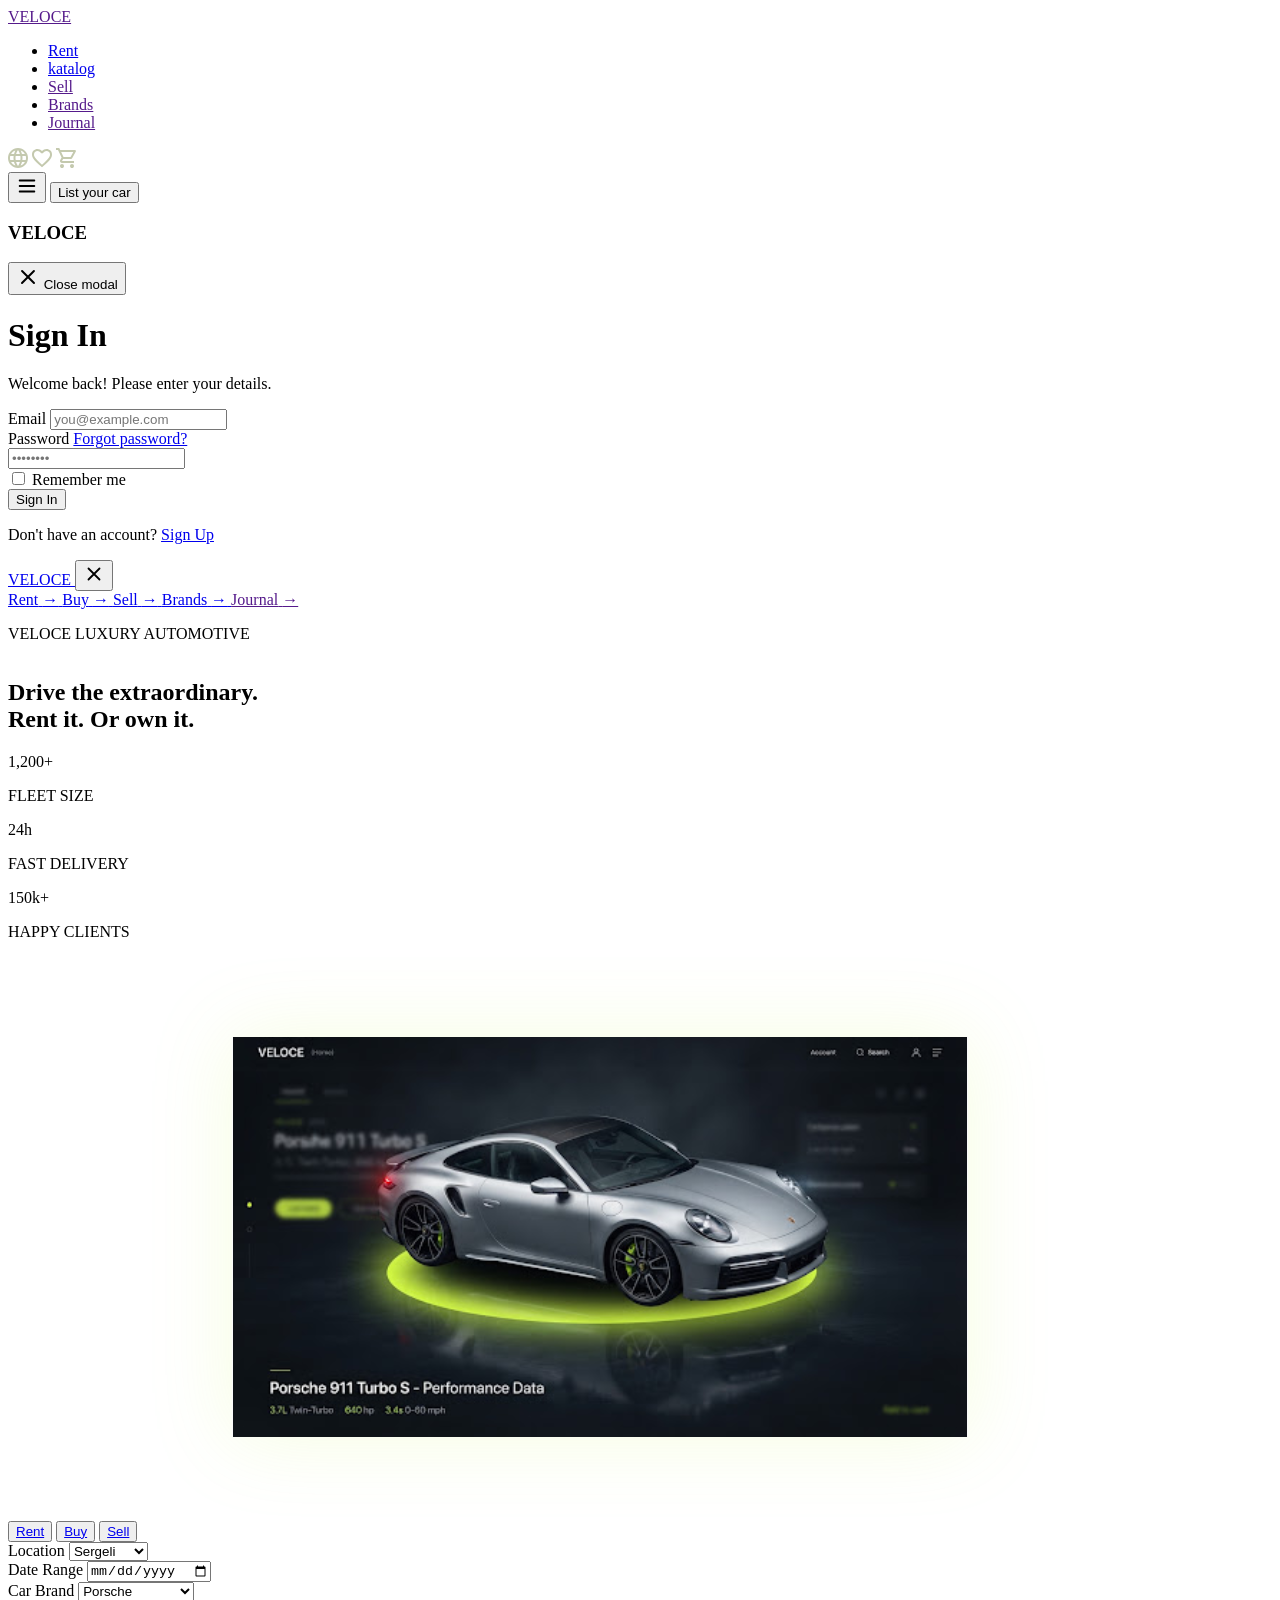
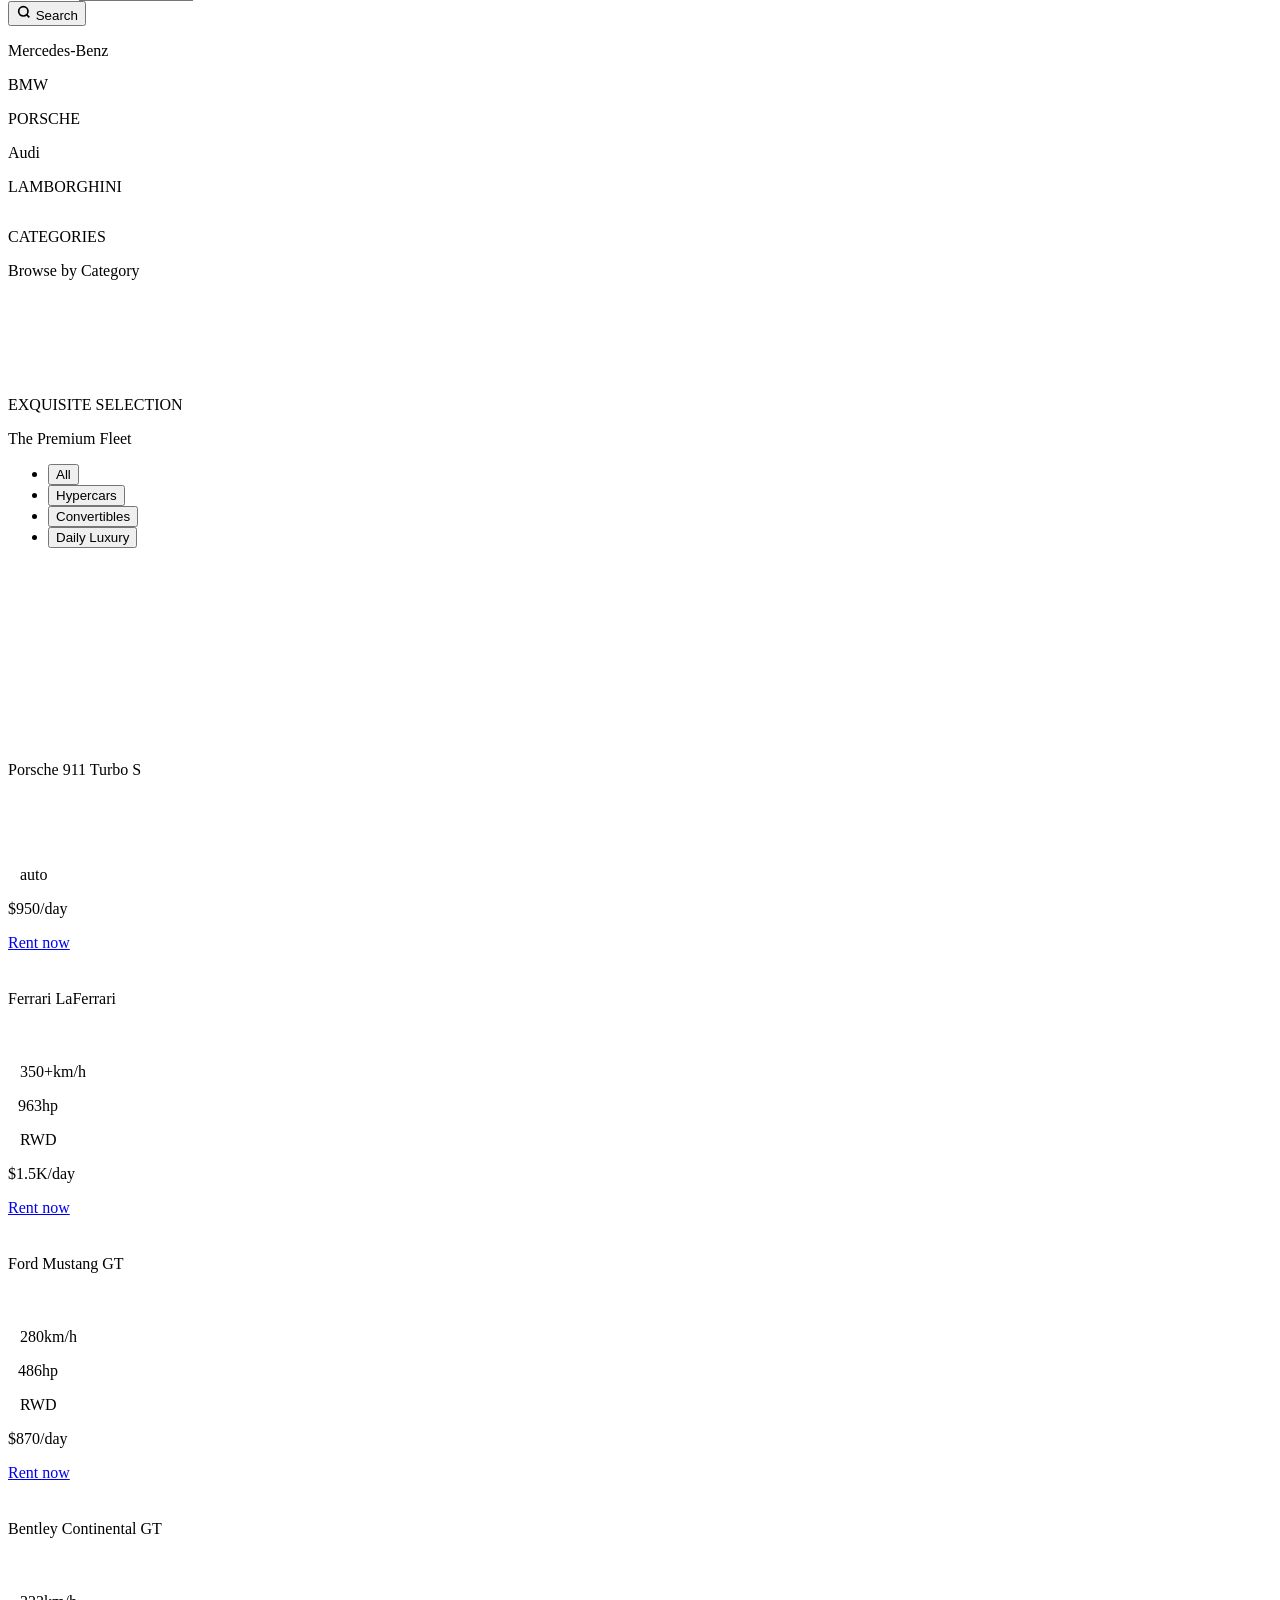
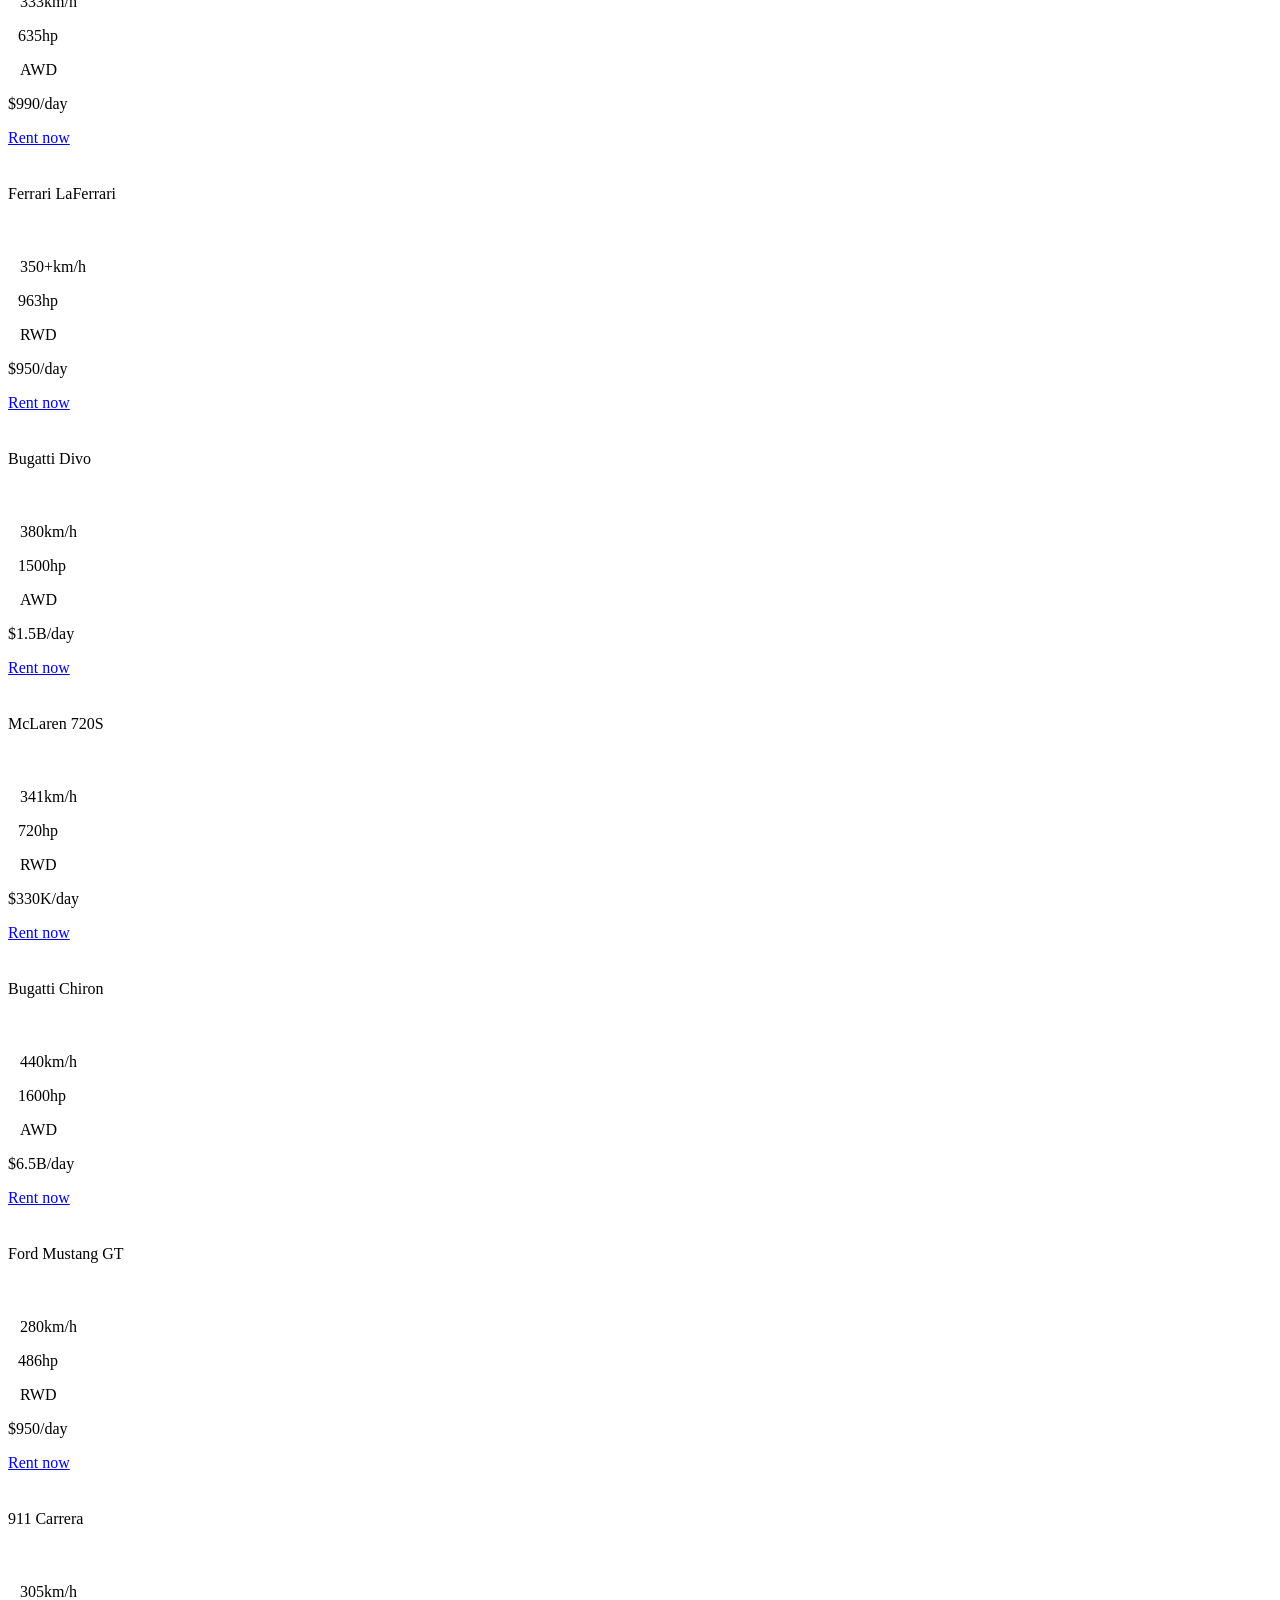
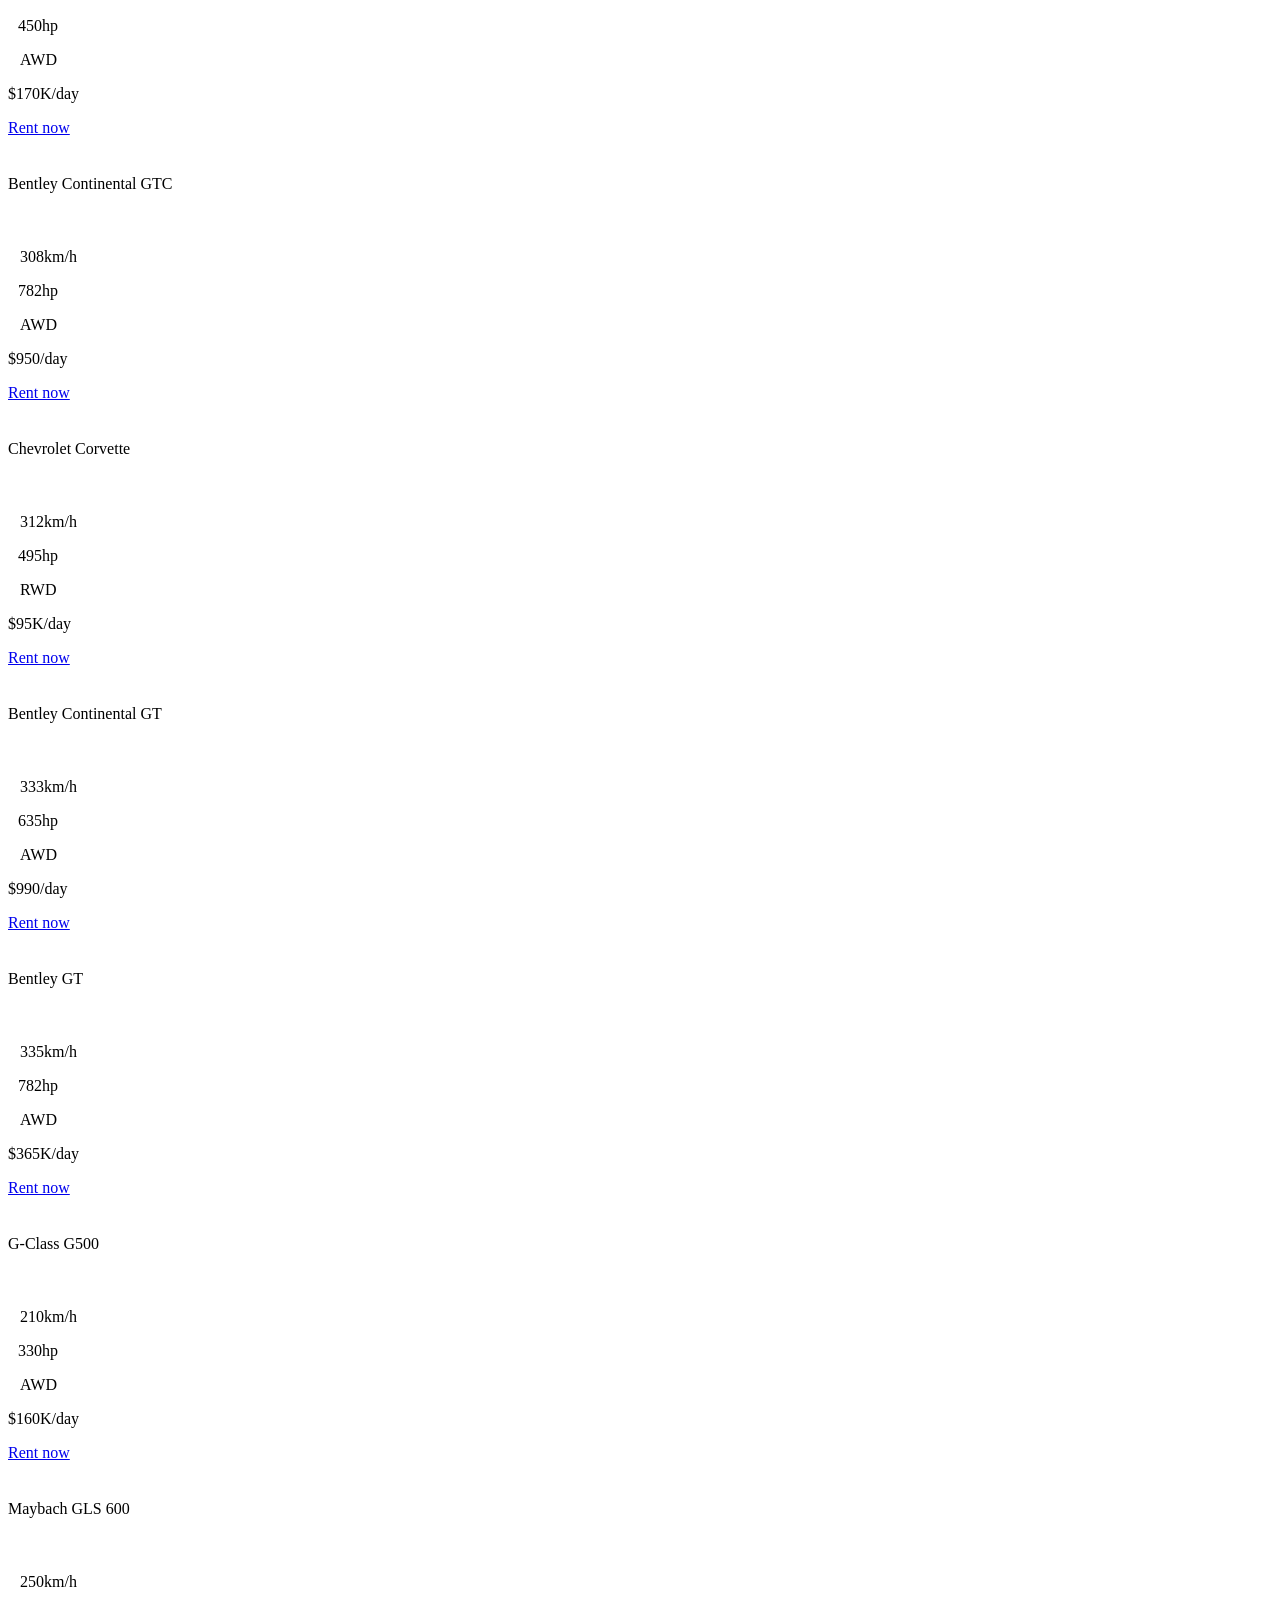
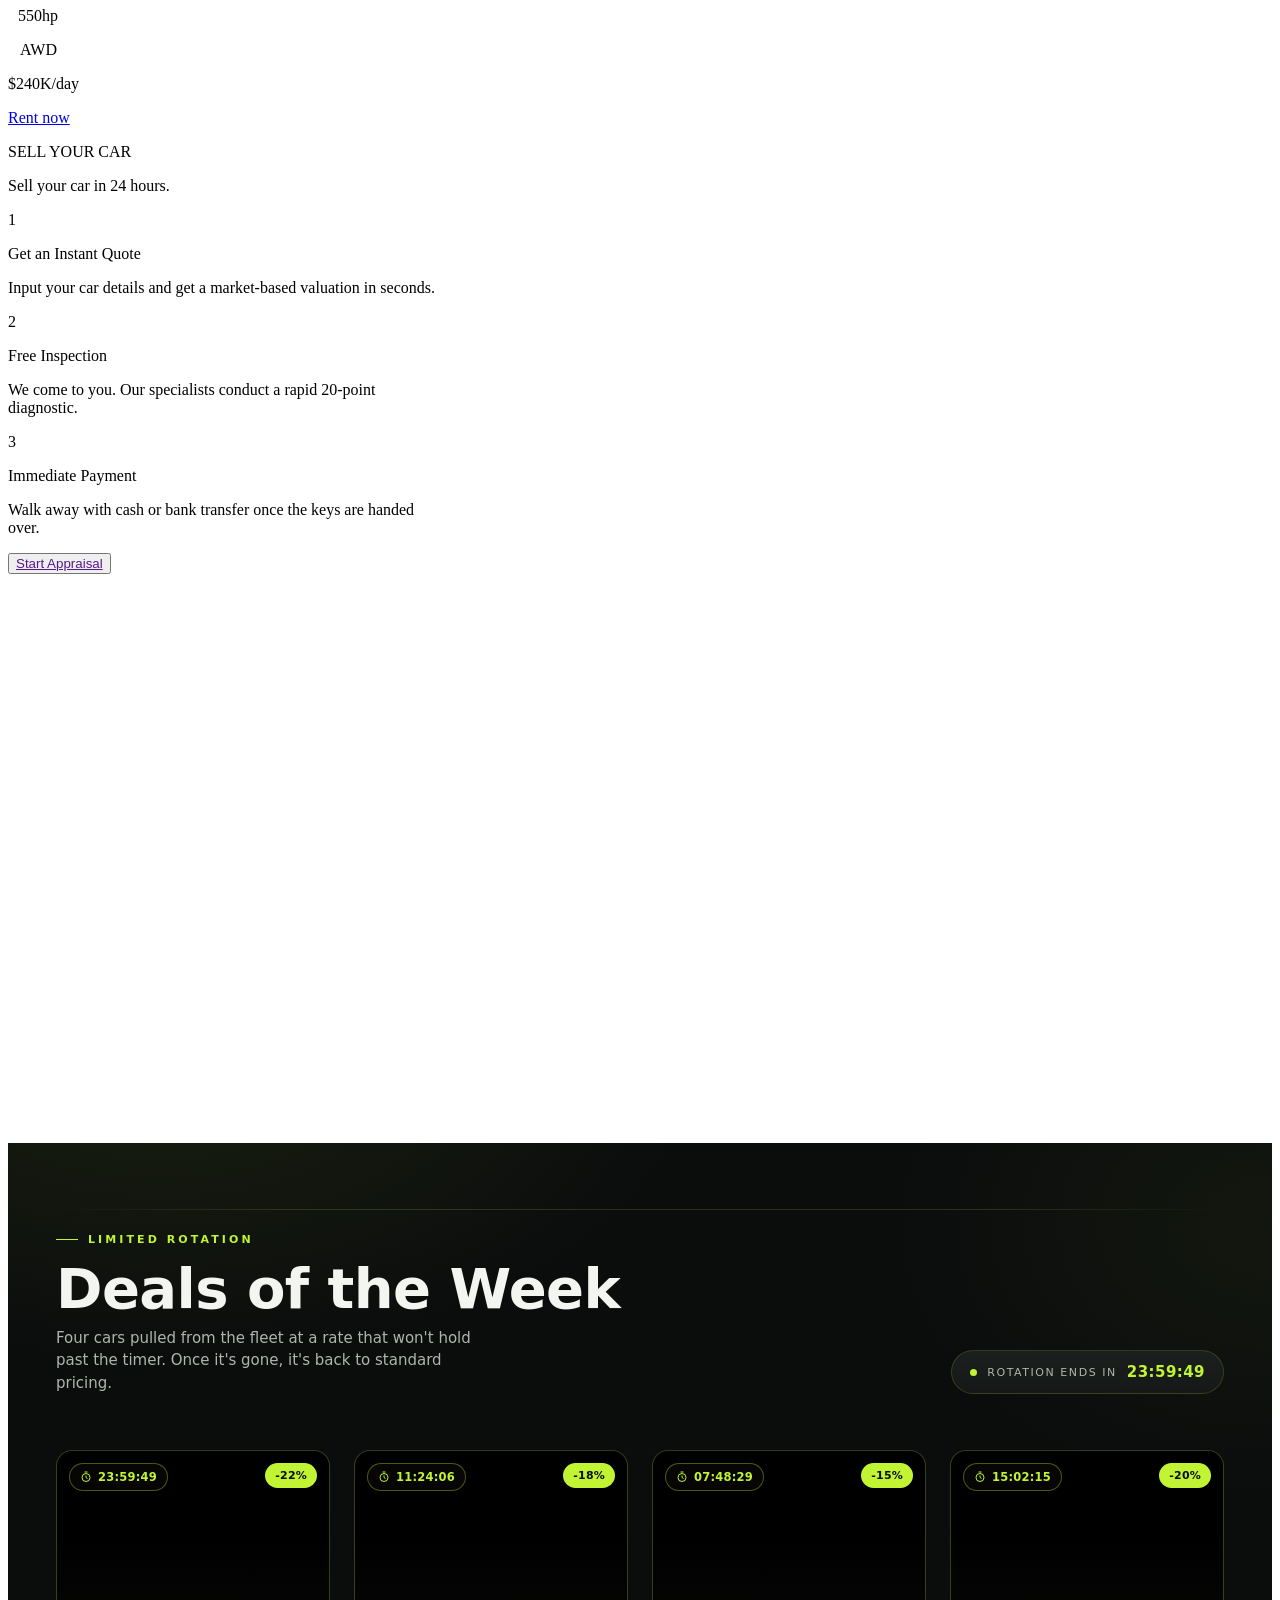
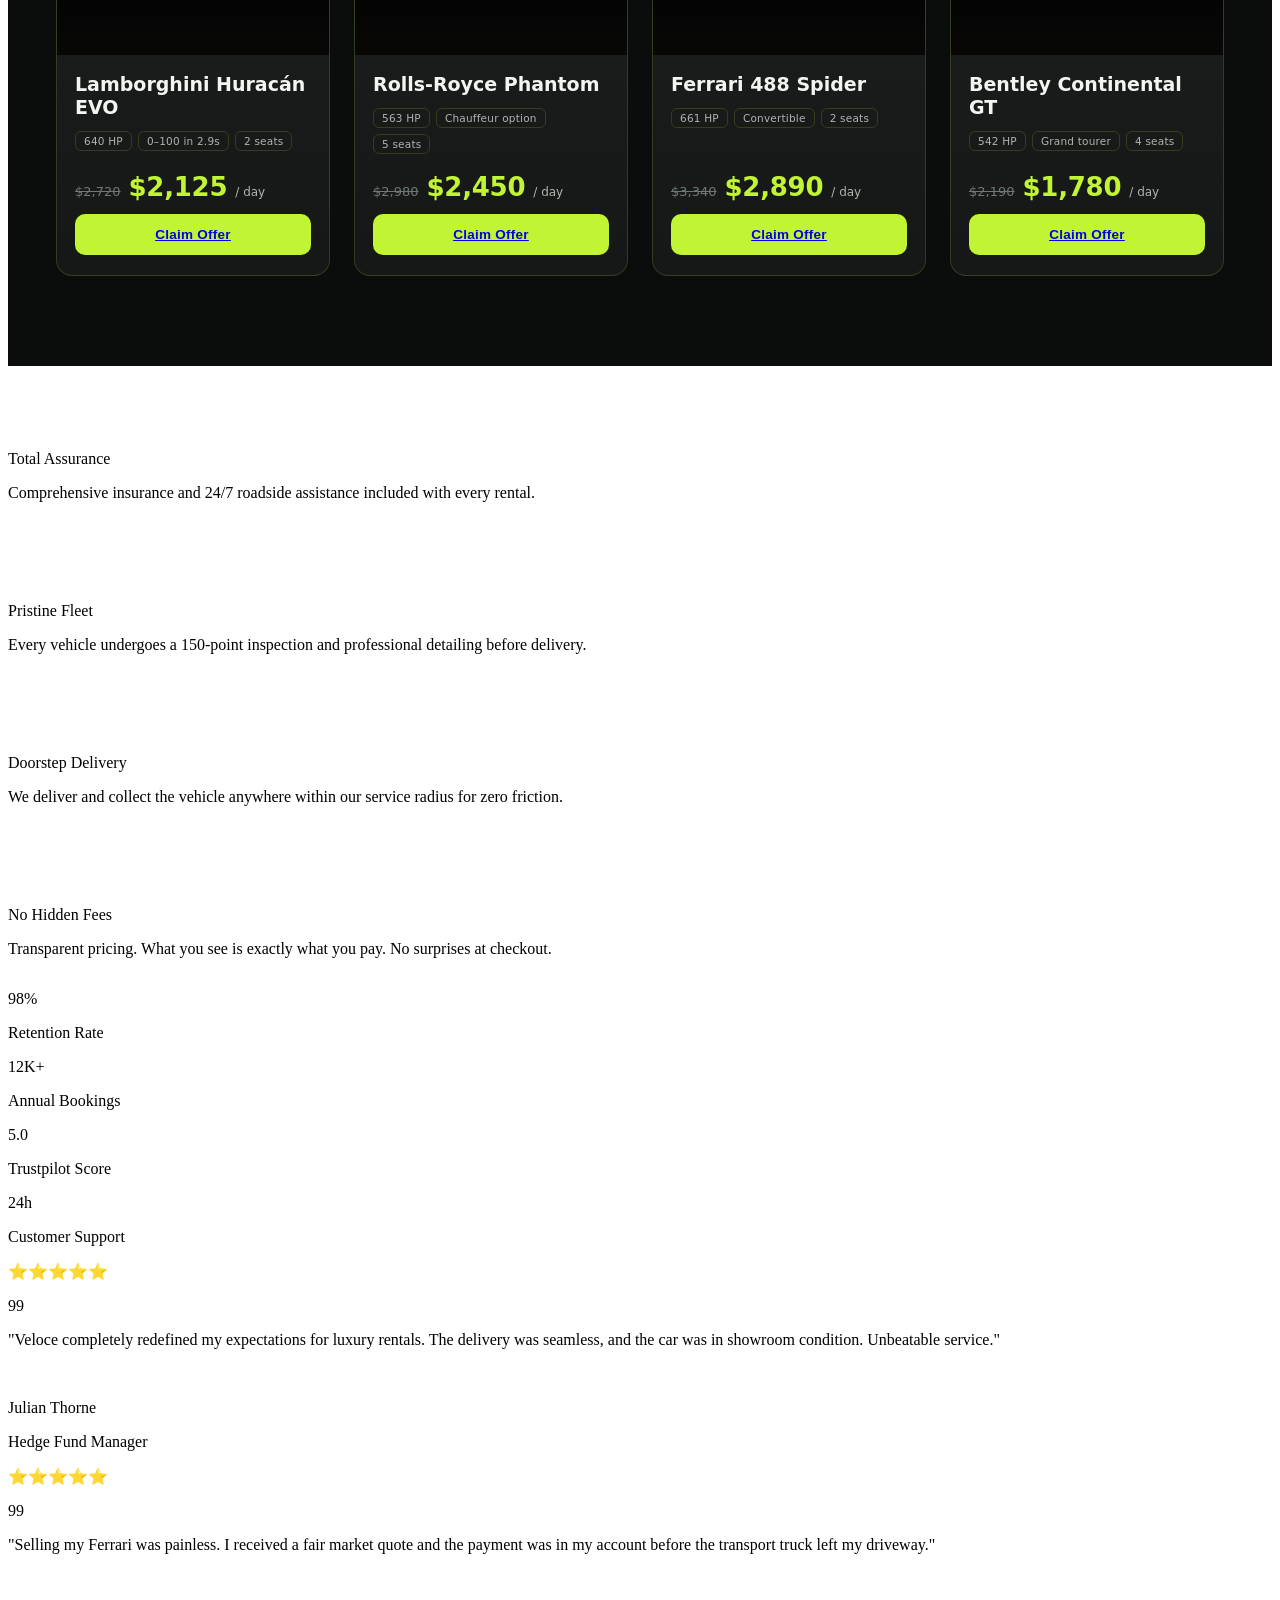
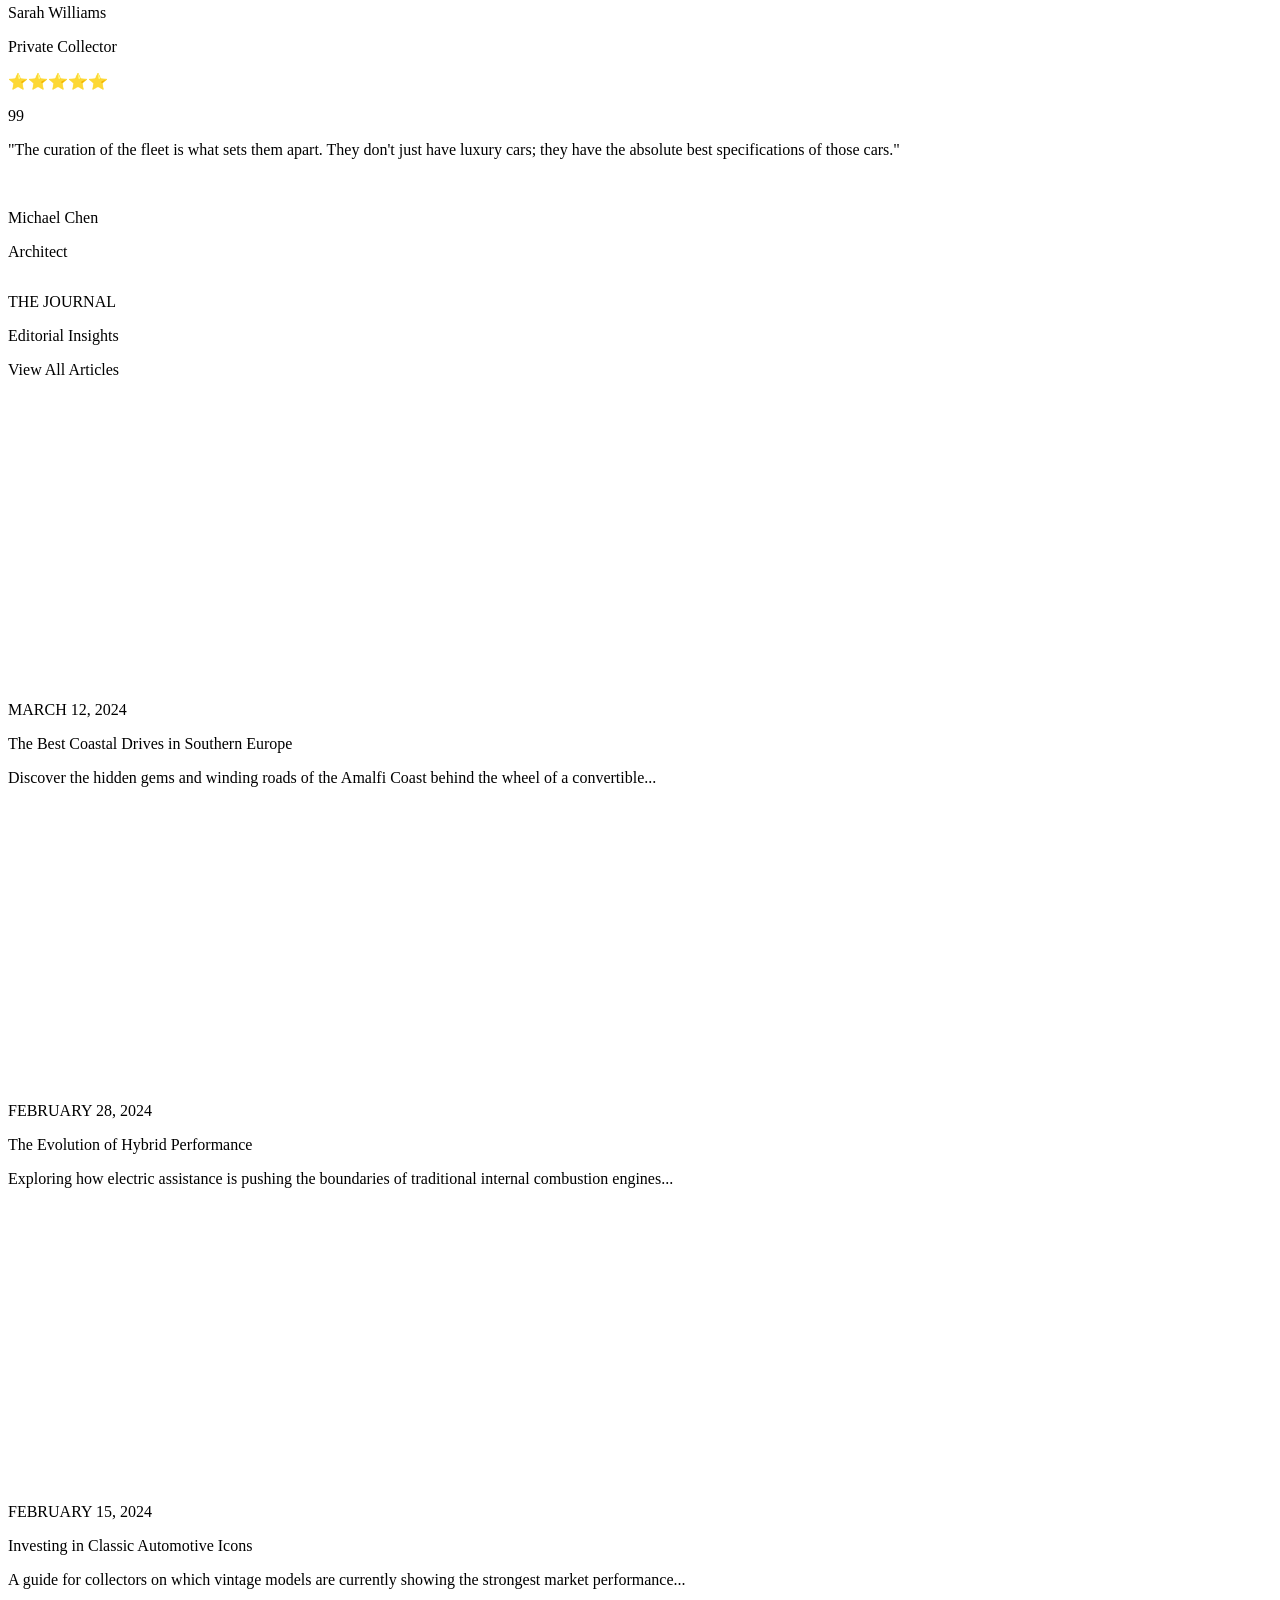
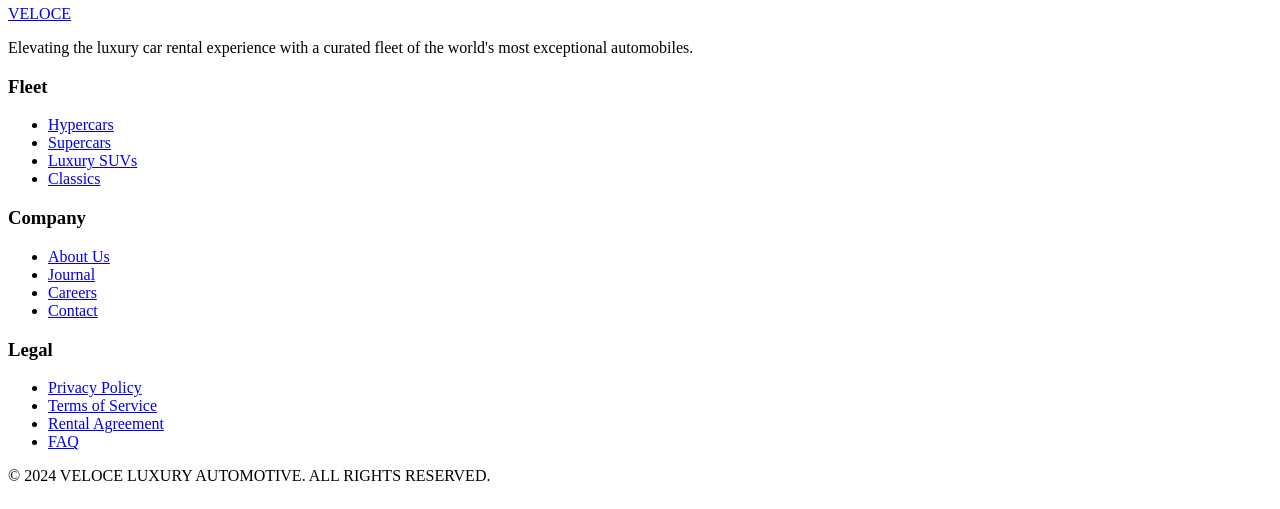
==== commit 1fb8f9f2: "first commit" ====
--- a/index.html
+++ b/index.html
@@ -2,237 +2,254 @@
 <html lang="en">
 
 <head>
-    <meta charset="UTF-8">
-    <meta name="viewport" content="width=device-width, initial-scale=1.0">
-    <title>Rent</title>
-    <link href="https://cdn.jsdelivr.net/npm/flowbite@4.0.1/dist/flowbite.min.css" rel="stylesheet" />
-    <script src="https://cdn.jsdelivr.net/npm/@tailwindcss/browser@4"></script>
-    <link rel="stylesheet" href="./style.css">
-    <link rel="stylesheet" href="https://cdnjs.cloudflare.com/ajax/libs/OwlCarousel2/2.3.4/assets/owl.carousel.min.css"
-        integrity="sha512-tS3S5qG0BlhnQROyJXvNjeEM4UpMXHrQfTGmbQ1gKmelCxlSEBUaxhRBj/EFTzpbP4RVSrpEikbmdJobCvhE3g=="
-        crossorigin="anonymous" referrerpolicy="no-referrer" />
-    <link rel="stylesheet"
-        href="https://cdnjs.cloudflare.com/ajax/libs/OwlCarousel2/2.3.4/assets/owl.theme.default.min.css"
-        integrity="sha512-sMXtMNL1zRzolHYKEujM2AqCLUR9F2C4/05cdbxjjLSRvMQIciEPCQZo++nk7go3BtSuK9kfa/s+a4f4i5pLkw=="
-        crossorigin="anonymous" referrerpolicy="no-referrer" />
-    <link rel="stylesheet" href="./sctipt.js">
-
-
-
-
-<style id="performance-only">
-/* PERFORMANCE ONLY — visual values intentionally untouched. */
-html { overflow-x: hidden; }
-img { content-visibility: auto; }
-section, footer { contain: layout paint; }
-</style>
-
-
-<style id="mobile-responsive-fixes">
-    html, body {
+  <meta charset="UTF-8">
+  <meta name="viewport" content="width=device-width, initial-scale=1.0">
+  <title>Rent</title>
+  <link href="https://cdn.jsdelivr.net/npm/flowbite@4.0.1/dist/flowbite.min.css" rel="stylesheet" />
+  <script src="https://cdn.jsdelivr.net/npm/@tailwindcss/browser@4"></script>
+  <link rel="stylesheet" href="./style.css">
+  <link rel="stylesheet" href="https://cdnjs.cloudflare.com/ajax/libs/OwlCarousel2/2.3.4/assets/owl.carousel.min.css"
+    integrity="sha512-tS3S5qG0BlhnQROyJXvNjeEM4UpMXHrQfTGmbQ1gKmelCxlSEBUaxhRBj/EFTzpbP4RVSrpEikbmdJobCvhE3g=="
+    crossorigin="anonymous" referrerpolicy="no-referrer" />
+  <link rel="stylesheet"
+    href="https://cdnjs.cloudflare.com/ajax/libs/OwlCarousel2/2.3.4/assets/owl.theme.default.min.css"
+    integrity="sha512-sMXtMNL1zRzolHYKEujM2AqCLUR9F2C4/05cdbxjjLSRvMQIciEPCQZo++nk7go3BtSuK9kfa/s+a4f4i5pLkw=="
+    crossorigin="anonymous" referrerpolicy="no-referrer" />
+  <link rel="stylesheet" href="./sctipt.js">
+
+
+
+
+  <style id="performance-only">
+    /* PERFORMANCE ONLY — visual values intentionally untouched. */
+    html {
+      overflow-x: hidden;
+    }
+
+    img {
+      content-visibility: auto;
+    }
+
+    section,
+    footer {
+      contain: layout paint;
+    }
+  </style>
+
+
+  <style id="mobile-responsive-fixes">
+    html,
+    body {
+      max-width: 100%;
+      overflow-x: hidden;
+    }
+
+    @media (max-width: 696px) {
+
+      /* Keep header controls together and prevent accidental overflow. */
+      header>div {
+        min-width: 0;
+      }
+
+      header>div>div:first-child {
+        min-width: 0;
+      }
+
+      /* Search widget stays inside the viewport. */
+      section {
         max-width: 100%;
-        overflow-x: hidden;
-    }
-
-    @media (max-width: 696px) {
-        /* Keep header controls together and prevent accidental overflow. */
-        header > div {
-            min-width: 0;
-        }
-
-        header > div > div:first-child {
-            min-width: 0;
-        }
-
-        /* Search widget stays inside the viewport. */
-        section {
-            max-width: 100%;
-        }
-
-        /* Prevent long card/content rows from forcing horizontal scrolling. */
-        .owl-carousel,
-        .cards {
-            max-width: 100%;
-        }
-
-        input,
-        select,
-        button {
-            max-width: 100%;
-        }
+      }
+
+      /* Prevent long card/content rows from forcing horizontal scrolling. */
+      .owl-carousel,
+      .cards {
+        max-width: 100%;
+      }
+
+      input,
+      select,
+      button {
+        max-width: 100%;
+      }
     }
 
     @media (max-width: 420px) {
-        /* Very small phones: keep VELOCE + controls comfortably inside 100%. */
-        header {
-            padding-left: 12px !important;
-            padding-right: 12px !important;
-        }
-
-        header > div {
-            gap: 6px !important;
-        }
-
-        header > div > div:last-child {
-            gap: 6px !important;
-        }
-
-        /* The List your car button must never be wider than its available space. */
-        header button[data-modal-target="default-modal"] {
-            min-width: 0;
-            flex-shrink: 1;
-        }
-
-        /* Search controls stack cleanly on narrow screens. */
-        #default-modal input,
-        #default-modal select {
-            width: 100%;
-        }
-    }
-</style>
+
+      /* Very small phones: keep VELOCE + controls comfortably inside 100%. */
+      header {
+        padding-left: 12px !important;
+        padding-right: 12px !important;
+      }
+
+      header>div {
+        gap: 6px !important;
+      }
+
+      header>div>div:last-child {
+        gap: 6px !important;
+      }
+
+      /* The List your car button must never be wider than its available space. */
+      header button[data-modal-target="default-modal"] {
+        min-width: 0;
+        flex-shrink: 1;
+      }
+
+      /* Search controls stack cleanly on narrow screens. */
+      #default-modal input,
+      #default-modal select {
+        width: 100%;
+      }
+    }
+  </style>
+
 
 </head>
 
 <body class="bg-[#121315]">
-    <header class="bg-[#121315] py-[19px] px-[30px] max-[696px]:px-[16px] max-[420px]:px-[12px]">
-        <div class="max-w-[1280px] mx-auto w-full flex justify-between items-center gap-3">
-            <div class="flex gap-[32px] items-center min-w-0">
-                <a class="text-[28px] text-[white] font-[700] max-[420px]:text-[24px] shrink-0" href="./index.html">VELOCE</a>
-                <ul class="flex gap-[16px] mt-[10px] max-[696px]:!hidden ">
-                    <li class="inline-block group relative"><a
-                            class="group-hover:font-[700] text-[#C4C9AE] group-hover:text-[#FFFFFF]  duration-[0.3s] group-hover:mb-[15px]"
-                            href="./index.html">Rent</a>
-                        <span
-                            class="inline-block absolute top-[30px] left-[0] h-[2px] bg-[#C1F432] duration-[0.3s] w-[0px] group-hover:w-full">
-
-                        </span>
-                    </li>
-                    <li class="inline-block group relative"><a
-                            class="group-hover:font-[700]  text-[#C4C9AE] group-hover:text-[#FFFFFF] duration-[0.3s]"
-                            href="./buy.html">Buy</a>
-                        <span
-                            class="inline-block absolute top-[30px] left-[0] h-[2px] bg-[#C1F432] duration-[0.3s] w-[0px] group-hover:w-full">
-
-                        </span>
-                    </li>
-                    <li class="inline-block group relative"><a
-                            class="group-hover:font-[700]  text-[#C4C9AE] group-hover:text-[#FFFFFF]  duration-[0.3s]"
-                            href="./sell.html">Sell</a>
-                        <span
-                            class="inline-block absolute top-[30px] left-[0] h-[2px] bg-[#C1F432] duration-[0.3s] w-[0px] group-hover:w-full">
-
-                        </span>
-                    </li>
-                    <li class="inline-block group relative"><a
-                            class=" group-hover:font-[700] text-[#C4C9AE] group-hover:text-[#FFFFFF]  duration-[0.3s]"
-                            href="./brands.html">Brands</a>
-                        <span
-                            class="inline-block absolute top-[30px] left-[0] h-[2px] bg-[#C1F432] duration-[0.3s] w-[0px] group-hover:w-full">
-
-                        </span>
-                    </li>
-                    <li class="inline-block group relative"><a
-                            class=" group-hover:font-[700] text-[#C4C9AE] group-hover:text-[#FFFFFF]  duration-[0.3s]"
-                            href="">Journal</a>
-                        <span
-                            class="inline-block absolute top-[30px] left-[0] h-[2px] bg-[#C1F432] duration-[0.3s] w-[0px] group-hover:w-full">
-
-                        </span>
-                    </li>
-                </ul>
-            </div>
-
-            <div class="flex items-center gap-[40px] max-[696px]:gap-[8px] shrink-0">
-
-                <div class=" ">
-                    <div class="flex gap-[8px] max-[696px]:hidden ">
-                        <img class="pt-[12px]" src="./headericon-1.svg" alt="">
-                        <img class="pt-[12px]" src="./headericon-2.svg" alt="">
-                        <img class="pt-[12px]" src="./headericon-3.svg" alt="">
-                    </div>
-
-                </div>
-                <!-- Modal toggle -->
-              
-
-<!-- Mobile Menu Button -->
-<button
-    id="mobile-menu-btn"
-    type="button"
-    aria-label="Open menu"
-    class="hidden max-[696px]:flex items-center justify-center w-[42px] h-[42px] shrink-0 rounded-[8px] border border-[#303332] text-white hover:bg-[#1f2022] transition">
-    <svg xmlns="http://www.w3.org/2000/svg"
-        width="22" height="22" viewBox="0 0 24 24"
-        fill="none" stroke="currentColor" stroke-width="2"
-        stroke-linecap="round" stroke-linejoin="round">
-        <path d="M4 6h16M4 12h16M4 18h16"/>
-    </svg>
-</button>
-
-<!-- Modal toggle -->
-<button data-modal-target="default-modal" data-modal-toggle="default-modal" class="text-black bg-[#C1F432] box-border border border-transparent hover:bg-brand-strong focus:ring-4 focus:ring-brand-medium shadow-xs font-medium leading-5 rounded-base text-sm px-[24px] py-[10px] rounded-[8px] focus:outline-none whitespace-nowrap max-[696px]:px-[16px] max-[696px]:py-[9px] max-[420px]:px-[12px] max-[420px]:text-[12px]" type="button">
-  List your car
-</button>
-
-<!-- Main modal -->
-<div id="default-modal" tabindex="-1" aria-hidden="true" class="hidden  overflow-y-auto overflow-x-hidden fixed top-0 right-0 left-0 z-50 justify-center items-center w-full  md:inset-0 h-[calc(100%-1rem)] max-h-[1000px]">
-    <div class="relative object-cover overflow-hidden p-4 w-full max-w-[700px] max-h-[700px]">
-        <!-- Modal content -->
-        <div class="relative bg-neutral-primary-soft border border-default rounded-base shadow-sm p-4 md:p-6">
-            <!-- Modal header -->
-            <div class="flex items-center text-white bg-black justify-between border-b border-default pb-4 md:pb-5">
+
+
+
+
+
+
+
+  <header class="bg-[#121315] py-[19px] px-[30px] max-[696px]:px-[16px] max-[420px]:px-[12px]">
+    <div class="max-w-[1280px] mx-auto w-full flex justify-between items-center gap-3">
+      <div class="flex gap-[32px] items-center min-w-0">
+        <a class="text-[28px] text-[white] font-[700] max-[420px]:text-[24px] shrink-0" href="">VELOCE</a>
+        <ul class="flex gap-[16px] mt-[10px] max-[696px]:!hidden ">
+          <li class="inline-block group relative"><a
+              class="group-hover:font-[700] text-[#C4C9AE] group-hover:text-[#FFFFFF]  duration-[0.3s] group-hover:mb-[15px]"
+              href="./index.html">Rent</a>
+            <span
+              class="inline-block absolute top-[30px] left-[0] h-[2px] bg-[#C1F432] duration-[0.3s] w-[0px] group-hover:w-full">
+
+            </span>
+          </li>
+          <li class="inline-block group relative"><a
+              class="group-hover:font-[700]  text-[#C4C9AE] group-hover:text-[#FFFFFF] duration-[0.3s]"
+              href="./buy.html">katalog</a>
+            <span
+              class="inline-block absolute top-[30px] left-[0] h-[2px] bg-[#C1F432] duration-[0.3s] w-[0px] group-hover:w-full">
+
+            </span>
+          </li>
+          <li class="inline-block group relative"><a
+              class="group-hover:font-[700]  text-[#C4C9AE] group-hover:text-[#FFFFFF]  duration-[0.3s]"
+              href="">Sell</a>
+            <span
+              class="inline-block absolute top-[30px] left-[0] h-[2px] bg-[#C1F432] duration-[0.3s] w-[0px] group-hover:w-full">
+
+            </span>
+          </li>
+          <li class="inline-block group relative"><a
+              class=" group-hover:font-[700] text-[#C4C9AE] group-hover:text-[#FFFFFF]  duration-[0.3s]"
+              href="">Brands</a>
+            <span
+              class="inline-block absolute top-[30px] left-[0] h-[2px] bg-[#C1F432] duration-[0.3s] w-[0px] group-hover:w-full">
+
+            </span>
+          </li>
+          <li class="inline-block group relative"><a
+              class=" group-hover:font-[700] text-[#C4C9AE] group-hover:text-[#FFFFFF]  duration-[0.3s]"
+              href="">Journal</a>
+            <span
+              class="inline-block absolute top-[30px] left-[0] h-[2px] bg-[#C1F432] duration-[0.3s] w-[0px] group-hover:w-full">
+
+            </span>
+          </li>
+        </ul>
+      </div>
+
+      <div class="flex items-center gap-[40px] max-[696px]:gap-[8px] shrink-0">
+
+        <div class=" ">
+          <div class="flex gap-[8px] max-[696px]:hidden ">
+            <img class="pt-[12px]" src="./headericon-1.svg" alt="">
+            <img class="pt-[12px]" src="./headericon-2.svg" alt="">
+            <img class="pt-[12px]" src="./headericon-3.svg" alt="">
+          </div>
+
+        </div>
+        <!-- Modal toggle -->
+
+
+        <!-- Mobile Menu Button -->
+        <button id="mobile-menu-btn" type="button" aria-label="Open menu"
+          class="hidden max-[696px]:flex items-center justify-center w-[42px] h-[42px] shrink-0 rounded-[8px] border border-[#303332] text-white hover:bg-[#1f2022] transition">
+          <svg xmlns="http://www.w3.org/2000/svg" width="22" height="22" viewBox="0 0 24 24" fill="none"
+            stroke="currentColor" stroke-width="2" stroke-linecap="round" stroke-linejoin="round">
+            <path d="M4 6h16M4 12h16M4 18h16" />
+          </svg>
+        </button>
+
+        <!-- Modal toggle -->
+        <button data-modal-target="default-modal" data-modal-toggle="default-modal"
+          class="text-black bg-[#C1F432] box-border border border-transparent hover:bg-brand-strong focus:ring-4 focus:ring-brand-medium shadow-xs font-medium leading-5 rounded-base text-sm px-[24px] py-[10px] rounded-[8px] focus:outline-none whitespace-nowrap max-[696px]:px-[16px] max-[696px]:py-[9px] max-[420px]:px-[12px] max-[420px]:text-[12px]"
+          type="button">
+          List your car
+        </button>
+
+        <!-- Main modal -->
+        <div id="default-modal" tabindex="-1" aria-hidden="true"
+          class="hidden  overflow-y-auto overflow-x-hidden fixed top-0 right-0 left-0 z-50 justify-center items-center w-full  md:inset-0 h-[calc(100%-1rem)] max-h-[1000px]">
+          <div class="relative object-cover overflow-hidden p-4 w-full max-w-[700px] max-h-[700px]">
+            <!-- Modal content -->
+            <div class="relative bg-neutral-primary-soft border border-default rounded-base shadow-sm p-4 md:p-6">
+              <!-- Modal header -->
+              <div class="flex items-center text-white bg-black justify-between border-b border-default pb-4 md:pb-5">
                 <h3 class="text-lg font-medium text-heading">
-                    VELOCE
+                  VELOCE
                 </h3>
-                <button type="button" class="text-body bg-transparent hover:bg-neutral-tertiary hover:text-heading rounded-base text-sm w-9 h-9 ms-auto inline-flex justify-center items-center" data-modal-hide="default-modal">
-                    <svg class="w-5 h-5" aria-hidden="true" xmlns="http://www.w3.org/2000/svg" width="24" height="24" fill="none" viewBox="0 0 24 24"><path stroke="currentColor" stroke-linecap="round" stroke-linejoin="round" stroke-width="2" d="M6 18 17.94 6M18 18 6.06 6"/></svg>
-                    <span class="sr-only">Close modal</span>
+                <button type="button"
+                  class="text-body bg-transparent hover:bg-neutral-tertiary hover:text-heading rounded-base text-sm w-9 h-9 ms-auto inline-flex justify-center items-center"
+                  data-modal-hide="default-modal">
+                  <svg class="w-5 h-5" aria-hidden="true" xmlns="http://www.w3.org/2000/svg" width="24" height="24"
+                    fill="none" viewBox="0 0 24 24">
+                    <path stroke="currentColor" stroke-linecap="round" stroke-linejoin="round" stroke-width="2"
+                      d="M6 18 17.94 6M18 18 6.06 6" />
+                  </svg>
+                  <span class="sr-only">Close modal</span>
                 </button>
-            </div>
-            <!-- Modal body -->
-             <div class="min-h-screen w-full bg-[#101112] flex items-center justify-center px-5">
-
-  <div
-    class="w-full max-w-[420px]
+              </div>
+              <!-- Modal body -->
+              <div class="min-h-screen w-full bg-[#101112] flex items-center justify-center px-5">
+
+                <div class="w-full max-w-[420px]
            rounded-2xl
            border border-[#292b2d]
            bg-[#151617]
            p-6 sm:p-8
            shadow-2xl">
 
-    <!-- TITLE -->
-    <div class="mb-7">
-
-      <h1 class="text-2xl font-semibold text-white">
-        Sign In
-      </h1>
-
-      <p class="mt-2 text-sm text-[#8f918d]">
-        Welcome back! Please enter your details.
-      </p>
-
-    </div>
-
-
-    <!-- FORM -->
-    <form class="space-y-5">
-
-      <!-- EMAIL -->
-      <div>
-
-        <label
-          for="email"
-          class="mb-2 block text-sm font-medium text-[#d8d9d5]">
-
-          Email
-
-        </label>
-
-        <input
-          id="email"
-          type="email"
-          placeholder="you@example.com"
-          class="w-full rounded-lg
+                  <!-- TITLE -->
+                  <div class="mb-7">
+
+                    <h1 class="text-2xl font-semibold text-white">
+                      Sign In
+                    </h1>
+
+                    <p class="mt-2 text-sm text-[#8f918d]">
+                      Welcome back! Please enter your details.
+                    </p>
+
+                  </div>
+
+
+                  <!-- FORM -->
+                  <form class="space-y-5">
+
+                    <!-- EMAIL -->
+                    <div>
+
+                      <label for="email" class="mb-2 block text-sm font-medium text-[#d8d9d5]">
+
+                        Email
+
+                      </label>
+
+                      <input id="email" type="email" placeholder="you@example.com" class="w-full rounded-lg
                  border border-[#303234]
                  bg-[#101112]
                  px-4 py-3
@@ -244,40 +261,32 @@
                  focus:ring-1
                  focus:ring-[#b7e52c]">
 
-      </div>
-
-
-      <!-- PASSWORD -->
-      <div>
-
-        <div class="mb-2 flex items-center justify-between">
-
-          <label
-            for="password"
-            class="text-sm font-medium text-[#d8d9d5]">
-
-            Password
-
-          </label>
-
-          <a
-            href="#"
-            class="text-xs text-[#b7e52c]
+                    </div>
+
+
+                    <!-- PASSWORD -->
+                    <div>
+
+                      <div class="mb-2 flex items-center justify-between">
+
+                        <label for="password" class="text-sm font-medium text-[#d8d9d5]">
+
+                          Password
+
+                        </label>
+
+                        <a href="#" class="text-xs text-[#b7e52c]
                    hover:text-[#d5ff61]
                    transition">
 
-            Forgot password?
-
-          </a>
-
-        </div>
-
-
-        <input
-          id="password"
-          type="password"
-          placeholder="••••••••"
-          class="w-full rounded-lg
+                          Forgot password?
+
+                        </a>
+
+                      </div>
+
+
+                      <input id="password" type="password" placeholder="••••••••" class="w-full rounded-lg
                  border border-[#303234]
                  bg-[#101112]
                  px-4 py-3
@@ -289,36 +298,29 @@
                  focus:ring-1
                  focus:ring-[#b7e52c]">
 
-      </div>
-
-
-      <!-- REMEMBER -->
-      <div class="flex items-center gap-2">
-
-        <input
-          id="remember"
-          type="checkbox"
-          class="h-4 w-4
+                    </div>
+
+
+                    <!-- REMEMBER -->
+                    <div class="flex items-center gap-2">
+
+                      <input id="remember" type="checkbox" class="h-4 w-4
                  rounded
                  border-[#383a3c]
                  bg-[#101112]
                  accent-[#b7e52c]">
 
-        <label
-          for="remember"
-          class="text-sm text-[#999b96]">
-
-          Remember me
-
-        </label>
-
-      </div>
-
-
-      <!-- SIGN IN BUTTON -->
-      <button
-        type="submit"
-        class="w-full rounded-lg
+                      <label for="remember" class="text-sm text-[#999b96]">
+
+                        Remember me
+
+                      </label>
+
+                    </div>
+
+
+                    <!-- SIGN IN BUTTON -->
+                    <button type="submit" class="w-full rounded-lg
                bg-[#b7e52c]
                py-3
                text-sm font-bold
@@ -327,227 +329,213 @@
                hover:bg-[#d0fa54]
                active:scale-[0.98]">
 
-        Sign In
-
-      </button>
-
-    </form>
-
-
-    <!-- SIGN UP -->
-    <p class="mt-7 text-center text-sm text-[#858783]">
-
-      Don't have an account?
-
-      <a
-        href="#"
-        class="ml-1 font-medium
+                      Sign In
+
+                    </button>
+
+                  </form>
+
+
+                  <!-- SIGN UP -->
+                  <p class="mt-7 text-center text-sm text-[#858783]">
+
+                    Don't have an account?
+
+                    <a href="#" class="ml-1 font-medium
                text-[#b7e52c]
                hover:text-[#d5ff61]">
 
-        Sign Up
-
-      </a>
-
-    </p>
-
+                      Sign Up
+
+                    </a>
+
+                  </p>
+
+                </div>
+
+              </div>
+
+
+            </div>
+          </div>
+        </div>
+
+
+
+
+
+      </div>
+
+
+
+
+
+
+
+
+  </header>
+
+
+  <!-- MOBILE SIDE MENU -->
+  <div id="mobile-menu-overlay"
+    class="fixed inset-0 z-[60] bg-black/50 opacity-0 invisible transition-all duration-300 max-[696px]:block hidden">
   </div>
 
-</div>
-             
-          
+  <aside id="mobile-side-menu"
+    class="fixed top-0 left-0 z-[70] h-screen w-[300px] max-w-[85%] bg-[#121315] border-r border-[#292b2d] shadow-2xl -translate-x-full transition-transform duration-300 ease-in-out">
+
+    <div class="flex h-full flex-col">
+
+      <!-- Drawer Header -->
+      <div class="flex items-center justify-between px-[24px] py-[22px] border-b border-[#292b2d]">
+        <a href="./index.html" class="text-[26px] text-white font-[700]">
+          VELOCE
+        </a>
+
+        <button id="mobile-menu-close" type="button" aria-label="Close menu"
+          class="flex items-center justify-center w-[40px] h-[40px] rounded-[8px] text-[#C4C9AE] hover:bg-[#1f2022] hover:text-white transition">
+          <svg xmlns="http://www.w3.org/2000/svg" width="22" height="22" viewBox="0 0 24 24" fill="none"
+            stroke="currentColor" stroke-width="2" stroke-linecap="round" stroke-linejoin="round">
+            <path d="M6 6l12 12M18 6L6 18" />
+          </svg>
+        </button>
+      </div>
+
+      <!-- Drawer Navigation -->
+      <nav class="flex flex-col px-[18px] py-[24px] gap-[6px]">
+
+        <a href="./index.html"
+          class="group flex items-center justify-between px-[16px] py-[15px] rounded-[10px] text-[17px] text-[#C4C9AE] hover:bg-[#1f2022] hover:text-white transition">
+          <span>Rent</span>
+          <span class="text-[#C1F432] opacity-0 group-hover:opacity-100 transition">→</span>
+        </a>
+
+        <a href="./buy.html"
+          class="group flex items-center justify-between px-[16px] py-[15px] rounded-[10px] text-[17px] text-[#C4C9AE] hover:bg-[#1f2022] hover:text-white transition">
+          <span>Buy</span>
+          <span class="text-[#C1F432] opacity-0 group-hover:opacity-100 transition">→</span>
+        </a>
+
+        <a href="./sell.html"
+          class="group flex items-center justify-between px-[16px] py-[15px] rounded-[10px] text-[17px] text-[#C4C9AE] hover:bg-[#1f2022] hover:text-white transition">
+          <span>Sell</span>
+          <span class="text-[#C1F432] opacity-0 group-hover:opacity-100 transition">→</span>
+        </a>
+
+        <a href="./brands.html"
+          class="group flex items-center justify-between px-[16px] py-[15px] rounded-[10px] text-[17px] text-[#C4C9AE] hover:bg-[#1f2022] hover:text-white transition">
+          <span>Brands</span>
+          <span class="text-[#C1F432] opacity-0 group-hover:opacity-100 transition">→</span>
+        </a>
+
+        <a href=""
+          class="group flex items-center justify-between px-[16px] py-[15px] rounded-[10px] text-[17px] text-[#C4C9AE] hover:bg-[#1f2022] hover:text-white transition">
+          <span>Journal</span>
+          <span class="text-[#C1F432] opacity-0 group-hover:opacity-100 transition">→</span>
+        </a>
+
+      </nav>
+
+      <!-- Drawer Bottom -->
+      <div class="mt-auto px-[24px] py-[24px] border-t border-[#292b2d]">
+        <p class="text-[10px] tracking-[0.18em] text-[#70716b]">
+          VELOCE LUXURY AUTOMOTIVE
+        </p>
+      </div>
+
+    </div>
+  </aside>
+
+
+
+
+
+
+
+
+
+
+
+
+
+
+
+
+
+
+
+
+
+
+
+  <main>
+    <section class="w-full bg-[#101112] text-white overflow-hidden">
+
+      <div class="max-w-[1280px] mx-auto px-5 sm:px-7 lg:px-9 py-10 sm:py-14">
+
+        <!-- TITLE -->
+        <div class="text-center">
+
+          <h1 class="text-[38px] sm:text-[50px] lg:text-[58px]
+               leading-[1.02] font-bold tracking-[-2px]">
+
+            <span class="text-[#e8e8e8]">
+              Drive the extraordinary.
+            </span>
+
+            <br>
+
+            <span class="text-[#b7ff1c]">
+              Rent it. Or own it.
+            </span>
+
+          </h1>
+
+
+          <!-- STATS -->
+          <div class="mt-6 flex justify-center
+               divide-x divide-[#292b2b]">
+
+            <div class="px-5 sm:px-9 text-center">
+              <p class="text-sm">1,200+</p>
+              <p class="mt-1 text-[10px] text-[#aaa99c]">
+                FLEET SIZE
+              </p>
+            </div>
+
+            <div class="px-5 sm:px-9 text-center">
+              <p class="text-sm">24h</p>
+              <p class="mt-1 text-[10px] text-[#aaa99c]">
+                FAST DELIVERY
+              </p>
+            </div>
+
+            <div class="px-5 sm:px-9 text-center">
+              <p class="text-sm">150k+</p>
+              <p class="mt-1 text-[10px] text-[#aaa99c]">
+                HAPPY CLIENTS
+              </p>
+            </div>
+
+          </div>
+
         </div>
-    </div>
-</div>
-
-
-
-
-
-            </div>
-
-
-
-
-
-
-
-        
-    </header>
-
-
-<!-- MOBILE SIDE MENU -->
-<div id="mobile-menu-overlay"
-    class="fixed inset-0 z-[60] bg-black/50 opacity-0 invisible transition-all duration-300 max-[696px]:block hidden">
-</div>
-
-<aside id="mobile-side-menu"
-    class="fixed top-0 left-0 z-[70] h-screen w-[300px] max-w-[85%] bg-[#121315] border-r border-[#292b2d] shadow-2xl -translate-x-full transition-transform duration-300 ease-in-out">
-
-    <div class="flex h-full flex-col">
-
-        <!-- Drawer Header -->
-        <div class="flex items-center justify-between px-[24px] py-[22px] border-b border-[#292b2d]">
-            <a href="./index.html" class="text-[26px] text-white font-[700]">
-                VELOCE
-            </a>
-
-            <button
-                id="mobile-menu-close"
-                type="button"
-                aria-label="Close menu"
-                class="flex items-center justify-center w-[40px] h-[40px] rounded-[8px] text-[#C4C9AE] hover:bg-[#1f2022] hover:text-white transition">
-                <svg xmlns="http://www.w3.org/2000/svg"
-                    width="22" height="22" viewBox="0 0 24 24"
-                    fill="none" stroke="currentColor" stroke-width="2"
-                    stroke-linecap="round" stroke-linejoin="round">
-                    <path d="M6 6l12 12M18 6L6 18"/>
-                </svg>
-            </button>
-        </div>
-
-        <!-- Drawer Navigation -->
-        <nav class="flex flex-col px-[18px] py-[24px] gap-[6px]">
-
-            <a href="./index.html"
-                class="group flex items-center justify-between px-[16px] py-[15px] rounded-[10px] text-[17px] text-[#C4C9AE] hover:bg-[#1f2022] hover:text-white transition">
-                <span>Rent</span>
-                <span class="text-[#C1F432] opacity-0 group-hover:opacity-100 transition">→</span>
-            </a>
-
-            <a href="./buy.html"
-                class="group flex items-center justify-between px-[16px] py-[15px] rounded-[10px] text-[17px] text-[#C4C9AE] hover:bg-[#1f2022] hover:text-white transition">
-                <span>Buy</span>
-                <span class="text-[#C1F432] opacity-0 group-hover:opacity-100 transition">→</span>
-            </a>
-
-            <a href="./sell.html"
-                class="group flex items-center justify-between px-[16px] py-[15px] rounded-[10px] text-[17px] text-[#C4C9AE] hover:bg-[#1f2022] hover:text-white transition">
-                <span>Sell</span>
-                <span class="text-[#C1F432] opacity-0 group-hover:opacity-100 transition">→</span>
-            </a>
-
-            <a href="./brands.html"
-                class="group flex items-center justify-between px-[16px] py-[15px] rounded-[10px] text-[17px] text-[#C4C9AE] hover:bg-[#1f2022] hover:text-white transition">
-                <span>Brands</span>
-                <span class="text-[#C1F432] opacity-0 group-hover:opacity-100 transition">→</span>
-            </a>
-
-            <a href=""
-                class="group flex items-center justify-between px-[16px] py-[15px] rounded-[10px] text-[17px] text-[#C4C9AE] hover:bg-[#1f2022] hover:text-white transition">
-                <span>Journal</span>
-                <span class="text-[#C1F432] opacity-0 group-hover:opacity-100 transition">→</span>
-            </a>
-
-        </nav>
-
-        <!-- Drawer Bottom -->
-        <div class="mt-auto px-[24px] py-[24px] border-t border-[#292b2d]">
-            <p class="text-[10px] tracking-[0.18em] text-[#70716b]">
-                VELOCE LUXURY AUTOMOTIVE
-            </p>
-        </div>
-
-    </div>
-</aside>
-
-
-
-
-
-
-
-
-  
-
-
-
-
-
-
-
-
-
-
-
-
-
-
-    <main>
- <section class="w-full bg-[#101112] text-white overflow-hidden">
-
-  <div class="max-w-[1280px] mx-auto px-5 sm:px-7 lg:px-9 py-10 sm:py-14">
-
-    <!-- TITLE -->
-    <div class="text-center">
-
-      <h1
-        class="text-[38px] sm:text-[50px] lg:text-[58px]
-               leading-[1.02] font-bold tracking-[-2px]">
-
-        <span class="text-[#e8e8e8]">
-          Drive the extraordinary.
-        </span>
-
-        <br>
-
-        <span class="text-[#b7ff1c]">
-          Rent it. Or own it.
-        </span>
-
-      </h1>
-
-
-      <!-- STATS -->
-      <div
-        class="mt-6 flex justify-center
-               divide-x divide-[#292b2b]">
-
-        <div class="px-5 sm:px-9 text-center">
-          <p class="text-sm">1,200+</p>
-          <p class="mt-1 text-[10px] text-[#aaa99c]">
-            FLEET SIZE
-          </p>
-        </div>
-
-        <div class="px-5 sm:px-9 text-center">
-          <p class="text-sm">24h</p>
-          <p class="mt-1 text-[10px] text-[#aaa99c]">
-            FAST DELIVERY
-          </p>
-        </div>
-
-        <div class="px-5 sm:px-9 text-center">
-          <p class="text-sm">150k+</p>
-          <p class="mt-1 text-[10px] text-[#aaa99c]">
-            HAPPY CLIENTS
-          </p>
-        </div>
-
-      </div>
-
-    </div>
-
-
-    <!-- CAR + WIDGET -->
-    <div
-      class="relative w-full max-w-[1024px]
+
+
+        <!-- CAR + WIDGET -->
+        <div class="relative w-full max-w-[1024px]
              mx-auto mt-9 sm:mt-11">
 
-      <!-- 3D HOVER AREA -->
-      <div
-        id="carScene"
-        class="relative
+          <!-- 3D HOVER AREA -->
+          <div id="carScene" class="relative
                w-full
                h-[270px]
                sm:h-[390px]
                lg:h-[500px]
                [perspective:1200px]">
 
-        <!-- 3D CARD -->
-        <div
-          id="carCard"
-          class="absolute inset-0
+            <!-- 3D CARD -->
+            <div id="carCard" class="absolute inset-0
                  overflow-hidden
                  rounded-xl
                  will-change-transform
@@ -555,35 +543,29 @@
                  duration-150
                  ease-out">
 
-          <!-- CAR -->
-          <img
-            src="./hero/hero img.svg"
-            alt="Porsche 911 Turbo S"
-            draggable="false"
-            class="w-full h-full
+              <!-- CAR -->
+              <img src="./hero/hero img.svg" alt="Porsche 911 Turbo S" draggable="false" class="w-full h-full
                    object-cover
                    block
                    select-none
                    pointer-events-none">
 
-          <!-- DARK OVERLAY -->
-          <div
-            class="absolute inset-0
+              <!-- DARK OVERLAY -->
+              <div class="absolute inset-0
                    bg-gradient-to-b
                    from-black/10
                    via-transparent
                    to-[#101112]/30
                    pointer-events-none">
-          </div>
-
-        </div>
-
-      </div>
-
-
-      <!-- SEARCH WIDGET -->
-      <div
-        class="relative
+              </div>
+
+            </div>
+
+          </div>
+
+
+          <!-- SEARCH WIDGET -->
+          <div class="relative
                lg:absolute
                lg:left-1/2
                lg:-translate-x-1/2
@@ -601,71 +583,62 @@
                p-3 sm:p-4">
 
 
-        <!-- TABS -->
-        <div class="flex items-center gap-1 mb-4">
-
-          <button
-            type="button"
-            class="car-tab active-car-tab
+            <!-- TABS -->
+            <div class="flex items-center gap-1 mb-4">
+
+              <button type="button" class="car-tab active-car-tab
                    px-5 py-2 rounded-lg
                    text-[12px] font-semibold
                    bg-[#b7ff1c] text-[#111]">
 
-            <a href="./index.html">Rent</a>
-
-          </button>
-
-
-          <button
-            type="button"
-            class="car-tab
+                <a href="./index.html">Rent</a>
+
+              </button>
+
+
+              <button type="button" class="car-tab
                    px-5 py-2 rounded-lg
                    text-[12px] font-semibold
                    text-[#aaa99c]
                    hover:text-white transition">
 
-            <a href="./buy.html">Buy</a>
-
-          </button>
-
-
-          <button
-            type="button"
-            class="car-tab
+                <a href="./buy.html">Buy</a>
+
+              </button>
+
+
+              <button type="button" class="car-tab
                    px-5 py-2 rounded-lg
                    text-[12px] font-semibold
                    text-[#aaa99c]
                    hover:text-white transition">
 
-            <a href="./sell.html">Sell</a>
-
-          </button>
-
-        </div>
-
-
-        <!-- FIELDS -->
-        <div
-          class="grid
+                <a href="./sell.html">Sell</a>
+
+              </button>
+
+            </div>
+
+
+            <!-- FIELDS -->
+            <div class="grid
                  grid-cols-1
                  sm:grid-cols-2
                  lg:grid-cols-[1fr_1fr_1fr_auto]
                  gap-3">
 
 
-          <!-- LOCATION -->
-          <div class="min-w-0">
-
-            <label
-              class="block mb-1.5 text-[10px]
+              <!-- LOCATION -->
+              <div class="min-w-0">
+
+                <label class="block mb-1.5 text-[10px]
                      uppercase text-[#aaa99c]">
 
-              Location
-
-            </label>
-
-            <select
-              class="w-full h-[42px]
+                  Location
+
+                </label>
+
+                <select class="w-full h-[42px]
                      appearance-none
                      rounded-lg
                      border border-[#2b2d2e]
@@ -677,31 +650,28 @@
                      focus:border-[#b7ff1c]
                      cursor-pointer">
 
-              <option>Beverly Hills, CA</option>
-              <option>Los Angeles, CA</option>
-              <option>Miami, FL</option>
-              <option>New York, NY</option>
-              <option>Dubai, UAE</option>
-
-            </select>
-
-          </div>
-
-
-          <!-- DATE -->
-          <div class="min-w-0">
-
-            <label
-              class="block mb-1.5 text-[10px]
+                  <option>Sergeli</option>
+                  <option>Chilonzor</option>
+                  <option>Olmaliq</option>
+                  <option>Rohat</option>
+                  <option>Bektemir</option>
+
+                </select>
+
+              </div>
+
+
+              <!-- DATE -->
+              <div class="min-w-0">
+
+                <label class="block mb-1.5 text-[10px]
                      uppercase text-[#aaa99c]">
 
-              Date Range
-
-            </label>
-
-            <input
-              type="date"
-              class="w-full h-[42px]
+                  Date Range
+
+                </label>
+
+                <input type="date" class="w-full h-[42px]
                      rounded-lg
                      border border-[#2b2d2e]
                      bg-[#141617]
@@ -712,22 +682,20 @@
                      focus:border-[#b7ff1c]
                      cursor-pointer">
 
-          </div>
-
-
-          <!-- BRAND -->
-          <div class="min-w-0">
-
-            <label
-              class="block mb-1.5 text-[10px]
+              </div>
+
+
+              <!-- BRAND -->
+              <div class="min-w-0">
+
+                <label class="block mb-1.5 text-[10px]
                      uppercase text-[#aaa99c]">
 
-              Car Brand
-
-            </label>
-
-            <select
-              class="w-full h-[42px]
+                  Car Brand
+
+                </label>
+
+                <select class="w-full h-[42px]
                      appearance-none
                      rounded-lg
                      border border-[#2b2d2e]
@@ -739,23 +707,21 @@
                      focus:border-[#b7ff1c]
                      cursor-pointer">
 
-              <option>Porsche</option>
-              <option>Ferrari</option>
-              <option>Lamborghini</option>
-              <option>McLaren</option>
-              <option>BMW</option>
-              <option>Mercedes-Benz</option>
-              <option>Aston Martin</option>
-
-            </select>
-
-          </div>
-
-
-          <!-- SEARCH -->
-          <button
-            type="button"
-            class="h-[42px]
+                  <option>Porsche</option>
+                  <option>Ferrari</option>
+                  <option>Lamborghini</option>
+                  <option>McLaren</option>
+                  <option>BMW</option>
+                  <option>Mercedes-Benz</option>
+                  <option>Aston Martin</option>
+
+                </select>
+
+              </div>
+
+
+              <!-- SEARCH -->
+              <button type="button" class="h-[42px]
                    w-full
                    lg:w-auto
                    self-end
@@ -772,630 +738,766 @@
                    active:scale-[0.98]
                    transition">
 
-            <svg
-              width="16"
-              height="16"
-              viewBox="0 0 24 24"
-              fill="none"
-              stroke="currentColor"
-              stroke-width="2.5">
-
-              <circle cx="11" cy="11" r="7"/>
-              <path d="m20 20-4-4"/>
-
-            </svg>
-
-            Search
-
-          </button>
+                <svg width="16" height="16" viewBox="0 0 24 24" fill="none" stroke="currentColor" stroke-width="2.5">
+
+                  <circle cx="11" cy="11" r="7" />
+                  <path d="m20 20-4-4" />
+
+                </svg>
+
+                Search
+
+              </button>
+
+            </div>
+
+          </div>
 
         </div>
 
+
+        <!-- SMALL SPACE -->
+        <div class="h-[40px] sm:h-[48px]"></div>
+
       </div>
 
-    </div>
-
-
-    <!-- SMALL SPACE -->
-    <div class="h-[40px] sm:h-[48px]"></div>
-
-  </div>
-
-
-  <!-- 3D HOVER + TABS -->
-  <script>
-
-    const scene = document.getElementById("carScene");
-    const card = document.getElementById("carCard");
-
-    /* DESKTOP 3D HOVER */
-
-    if (window.matchMedia("(hover: hover)").matches) {
-
-      scene.addEventListener("mousemove", (e) => {
-
-        const rect = scene.getBoundingClientRect();
-
-        const x = e.clientX - rect.left;
-        const y = e.clientY - rect.top;
-
-        const centerX = rect.width / 2;
-        const centerY = rect.height / 2;
-
-        const rotateY =
-          ((x - centerX) / centerX) * 9;
-
-        const rotateX =
-          ((centerY - y) / centerY) * 7;
-
-        card.style.transform =
-          `rotateX(${rotateX}deg)
+
+      <!-- 3D HOVER + TABS -->
+      <script>
+
+        const scene = document.getElementById("carScene");
+        const card = document.getElementById("carCard");
+
+        /* DESKTOP 3D HOVER */
+
+        if (window.matchMedia("(hover: hover)").matches) {
+
+          scene.addEventListener("mousemove", (e) => {
+
+            const rect = scene.getBoundingClientRect();
+
+            const x = e.clientX - rect.left;
+            const y = e.clientY - rect.top;
+
+            const centerX = rect.width / 2;
+            const centerY = rect.height / 2;
+
+            const rotateY =
+              ((x - centerX) / centerX) * 9;
+
+            const rotateX =
+              ((centerY - y) / centerY) * 7;
+
+            card.style.transform =
+              `rotateX(${rotateX}deg)
            rotateY(${rotateY}deg)
            scale3d(1.015,1.015,1.015)`;
 
-      });
-
-
-      scene.addEventListener("mouseleave", () => {
-
-        card.style.transform =
-          "rotateX(0deg) rotateY(0deg) scale3d(1,1,1)";
-
-      });
-
-    }
-
-
-    /* TABS */
-
-    const carTabs =
-      document.querySelectorAll(".car-tab");
-
-    carTabs.forEach(tab => {
-
-      tab.addEventListener("click", () => {
-
-        carTabs.forEach(item => {
-
-          item.classList.remove(
-            "active-car-tab",
-            "bg-[#b7ff1c]",
-            "text-[#111]"
-          );
-
-          item.classList.add(
-            "text-[#aaa99c]"
-          );
+          });
+
+
+          scene.addEventListener("mouseleave", () => {
+
+            card.style.transform =
+              "rotateX(0deg) rotateY(0deg) scale3d(1,1,1)";
+
+          });
+
+        }
+
+
+        /* TABS */
+
+        const carTabs =
+          document.querySelectorAll(".car-tab");
+
+        carTabs.forEach(tab => {
+
+          tab.addEventListener("click", () => {
+
+            carTabs.forEach(item => {
+
+              item.classList.remove(
+                "active-car-tab",
+                "bg-[#b7ff1c]",
+                "text-[#111]"
+              );
+
+              item.classList.add(
+                "text-[#aaa99c]"
+              );
+
+            });
+
+
+            tab.classList.add(
+              "active-car-tab",
+              "bg-[#b7ff1c]",
+              "text-[#111]"
+            );
+
+
+            tab.classList.remove(
+              "text-[#aaa99c]"
+            );
+
+          });
 
         });
 
-
-        tab.classList.add(
-          "active-car-tab",
-          "bg-[#b7ff1c]",
-          "text-[#111]"
-        );
-
-
-        tab.classList.remove(
-          "text-[#aaa99c]"
-        );
-
-      });
-
-    });
-
-  </script>
-
-</section>
-
-        <section class="bg-[#161719]">
-  <div class="max-w-[1280px] w-full mx-auto">
-    <div class="flex flex-wrap justify-center sm:justify-between items-center gap-x-8 gap-y-2 px-6 sm:px-10 lg:px-16 py-10 lg:py-[60px]">
-
-      <div class="inline-block group relative">
-        <p class="text-base font-normal text-[#7A7A7D] hover:text-[#C1F432] text-center py-4 transition-colors">
-          Mercedes-Benz
-        </p>
-        <span class="absolute bottom-0 left-0 h-[2px] bg-[#C1F432] duration-300 w-0 group-hover:w-full"></span>
-      </div>
-
-      <div class="inline-block group relative">
-        <p class="text-base font-normal text-[#7A7A7D] hover:text-[#C1F432] text-center py-4 transition-colors">
-          BMW
-        </p>
-        <span class="absolute bottom-0 left-0 h-[2px] bg-[#C1F432] duration-300 w-0 group-hover:w-full"></span>
-      </div>
-
-      <div class="inline-block group relative">
-        <p class="text-base font-normal text-[#7A7A7D] hover:text-[#C1F432] text-center py-4 transition-colors">
-          PORSCHE
-        </p>
-        <span class="absolute bottom-0 left-0 h-[2px] bg-[#C1F432] duration-300 w-0 group-hover:w-full"></span>
-      </div>
-
-      <div class="inline-block group relative">
-        <p class="text-base font-normal text-[#7A7A7D] hover:text-[#C1F432] text-center py-4 transition-colors">
-          Audi
-        </p>
-        <span class="absolute bottom-0 left-0 h-[2px] bg-[#C1F432] duration-300 w-0 group-hover:w-full"></span>
-      </div>
-
-      <div class="inline-block group relative">
-        <p class="text-base font-normal text-[#7A7A7D] hover:text-[#C1F432] text-center py-4 transition-colors">
-          LAMBORGHINI
-        </p>
-        <span class="absolute bottom-0 left-0 h-[2px] bg-[#C1F432] duration-300 w-0 group-hover:w-full"></span>
-      </div>
-
-    </div>
-  </div>
-</section>
-
-
-
-        <!-- section tegiga overflow-hidden klassi qo'shildi -->
-        <section class="bg-[#121315] py-[140px] md:py-[50px] px-[16px] md:px-0 overflow-hidden">
-            <div class="max-w-[1280px] w-full mx-auto">
-                <div>
-                    <p class="text-[14px] md:text-[16px] font-[400] text-[#C1F432] tracking-wider">CATEGORIES</p>
-                    <p class="text-[20px] md:text-[24px] font-[400] text-[#ffffff] pb-5 mt-1">Browse by Category</p>
-
-                    <div class="owl-carousel owl-theme">
-                        <div class="item">
-                            <div
-                                class="h-[360px] pl-[20px] rounded-[24px] w-full bg-[url(./sec-catigora/katigora-card-bg.svg)] bg-no-repeat bg-center bg-cover mx-auto">
-                                <div class="w-full" id="kategora-card-1">
-                                    <p class="text-[16px] pt-[295px] font-[400] text-[#ffffff]">sport</p>
-                                    <p class="text-[16px] font-[400] text-[#C4C9AE]">42 Vehicles Available</p>
-                                </div>
-                            </div>
-                        </div>
-                        <div class="item">
-                            <div
-                                class="h-[360px] pl-[20px] rounded-[24px] w-full bg-[url(./sec-catigora/card-2.svg)] bg-no-repeat bg-center bg-cover mx-auto">
-                                <div class="w-full" id="kategora-card-2">
-                                    <p class="text-[16px] pt-[295px] font-[400] text-[#ffffff]">SUV</p>
-                                    <p class="text-[16px] font-[400] text-[#C4C9AE]">38 Vehicles Available</p>
-                                </div>
-                            </div>
-                        </div>
-                        <div class="item">
-                            <div
-                                class="h-[360px] pl-[20px] rounded-[24px] w-full bg-[url(./sec-catigora/card-3.svg)] bg-no-repeat bg-center bg-cover mx-auto">
-                                <div class="w-full" id="kategora-card-3">
-                                    <p class="text-[16px] pt-[295px] font-[400] text-[#ffffff]">Sedan</p>
-                                    <p class="text-[16px] font-[400] text-[#C4C9AE]">24 Vehicles Available</p>
-                                </div>
-                            </div>
-                        </div>
-                        <div class="item">
-                            <div
-                                class="h-[360px] pl-[20px] rounded-[24px] w-full bg-[url(./sec-catigora/card-4.svg)] bg-no-repeat bg-center bg-cover mx-auto">
-                                <div class="w-full" id="kategora-card-4">
-                                    <p class="text-[16px] pt-[295px] font-[400] text-[#ffffff]">Electric</p>
-                                    <p class="text-[16px] font-[400] text-[#C4C9AE]">18 Vehicles Available</p>
-                                </div>
-                            </div>
-                        </div>
-                    </div>
-                </div>
-            </div>
-        </section>
-
-
-        <section class="bg-[#151618] py-10">
-  <div class="max-w-[1280px] w-full mx-auto px-4 sm:px-6 lg:px-8">
-
-    <!-- Sarlavha va tablar -->
-    <div class="flex flex-col lg:flex-row lg:items-center lg:justify-between gap-4 mb-8">
-      <div>
-        <p class="text-[16px] font-[400] text-[#C1F432] mb-[8px]">EXQUISITE SELECTION</p>
-        <p class="text-[16px] font-[400] text-white">The Premium Fleet</p>
-      </div>
-
-      <ul class="flex flex-wrap gap-2 text-white text-sm font-medium"
-          id="default-tab" data-tabs-toggle="#default-tab-content" role="tablist">
-        <li role="presentation">
-          <button
-            class="px-6 py-2 rounded-full border-2 border-transparent focus:border-[#C1F432] focus:outline-none text-xs sm:text-sm hover:text-[#C1F432] transition-colors"
-            id="profile-tab" data-tabs-target="#profile" type="button" role="tab"
-            aria-controls="profile" aria-selected="true">All</button>
-        </li>
-        <li role="presentation">
-          <button
-            class="px-6 py-2 rounded-full border-2 border-transparent focus:border-[#C1F432] focus:outline-none text-xs sm:text-sm hover:text-[#C1F432] transition-colors"
-            id="dashboard-tab" data-tabs-target="#dashboard" type="button" role="tab"
-            aria-controls="dashboard" aria-selected="false">Hypercars</button>
-        </li>
-        <li role="presentation">
-          <button
-            class="px-6 py-2 rounded-full border-2 border-transparent focus:border-[#C1F432] focus:outline-none text-xs sm:text-sm hover:text-[#C1F432] transition-colors"
-            id="settings-tab" data-tabs-target="#settings" type="button" role="tab"
-            aria-controls="settings" aria-selected="false">Convertibles</button>
-        </li>
-        <li role="presentation">
-          <button
-            class="px-6 py-2 rounded-full border-2 border-transparent focus:border-[#C1F432] focus:outline-none text-xs sm:text-sm hover:text-[#C1F432] transition-colors"
-            id="contacts-tab" data-tabs-target="#contacts" type="button" role="tab"
-            aria-controls="contacts" aria-selected="false">Daily Luxury</button>
-        </li>
-      </ul>
-    </div>
-
-    <!-- Tab kontent -->
-    <div id="default-tab-content">
-
-      <!-- ALL -->
-      <div class="hidden rounded-base" id="profile" role="tabpanel" aria-labelledby="profile-tab">
-        <div class="grid grid-cols-1 sm:grid-cols-2 xl:grid-cols-4 gap-6 justify-items-center">
-
-          <div class="w-full max-w-[270px] flex flex-col border border-[#262826] shadow-md shadow-black/30 bg-[#121315] rounded-[20px] p-4">
-            <img class="w-full h-[177px] object-cover rounded-[16px] mb-3" src="./teb-cards/porsche-card1.svg" alt="Porsche 911 Turbo S">
-            <div class="flex justify-between items-center">
-              <p class="text-lg font-normal text-white">Porsche 911 Turbo S</p>
-              <img src="./Icon (11).svg" alt="">
-            </div>
-            <div class="flex flex-wrap gap-2 mt-2">
-              <img src="./teb-cards/mini1.svg" alt="">
-              <img src="./teb-cards/mini2.svg" alt="">
-            </div>
-                       <p class="text-xs text-[#C4C9AE] w-fit border border-[#262826] py-1 px-2 bg-[#1F2022] rounded-md mt-2"><img src="./position.svg" class="inline-block pr-1 pb-0.5" alt="">auto</p>
-
-            <div class="mt-auto pt-8 flex items-center justify-between gap-3">
-              <p class="text-2xl sm:text-3xl font-bold text-[#C1F432]">$950<span class="text-sm font-normal text-[#C4C9AE]">/day</span></p>
-              <a href="./brands.html" class="bg-[#C1F432] py-2.5 px-5 rounded-xl text-[#151F00] font-bold text-sm whitespace-nowrap">Rent now</a>
-            </div>
-          </div>
-
-          <div class="w-full max-w-[270px] flex flex-col border border-[#262826] shadow-md shadow-black/30 bg-[#121315] rounded-[20px] p-4">
-            <img class="w-full h-[177px] object-cover rounded-[16px] mb-3" loading="lazy" decoding="async"
-                 src="https://www.slashgear.com/img/gallery/10-best-hypercars-of-all-time/l-intro-1670272058.jpg" alt="Ferrari LaFerrari">
-            <div class="flex justify-between items-center">
-              <p class="text-lg font-normal text-white">Ferrari LaFerrari</p>
-              <img src="./Icon (11).svg" alt="">
-            </div>
-            <div class="flex flex-wrap gap-2 mt-2">
-              <p class="text-xs text-[#C4C9AE] border border-[#262826] py-1 px-2 bg-[#1F2022] rounded-md"><img src="./tezlik.svg" class="inline-block pr-1 pb-0.5" alt="">350+km/h</p>
-              <p class="text-xs text-[#C4C9AE] border border-[#262826] py-1 px-2 bg-[#1F2022] rounded-md"><img src="./chaqmoq.svg" class="inline-block pr-1 pb-0.5" alt="">963hp</p>
-            </div>
-            <p class="text-xs text-[#C4C9AE] w-fit border border-[#262826] py-1 px-2 bg-[#1F2022] rounded-md mt-2"><img src="./position.svg" class="inline-block pr-1 pb-0.5" alt="">RWD</p>
-            <div class="mt-auto pt-8 flex items-center justify-between gap-3">
-              <p class="text-2xl sm:text-3xl font-bold text-[#C1F432]">$1.5K<span class="text-sm font-normal text-[#C4C9AE]">/day</span></p>
-              <a href="./brands.html" class="bg-[#C1F432] py-2.5 px-5 rounded-xl text-[#151F00] font-bold text-sm whitespace-nowrap">Rent now</a>
-            </div>
-          </div>
-
-          <div class="w-full max-w-[270px] flex flex-col border border-[#262826] shadow-md shadow-black/30 bg-[#121315] rounded-[20px] p-4">
-            <img class="w-full h-[177px] object-cover rounded-[16px] mb-3" loading="lazy" decoding="async"
-                 src="https://hips.hearstapps.com/hmg-prod/images/2025-ford-mustang-60th-anniversary-exterior-66227932bb88e.jpg?crop=0.7287272727272727xw:1xh;center,top" alt="Ford Mustang GT">
-            <div class="flex justify-between items-center">
-              <p class="text-lg font-normal text-white">Ford Mustang GT</p>
-              <img src="./Icon (11).svg" alt="">
-            </div>
-            <div class="flex flex-wrap gap-2 mt-2">
-              <p class="text-xs text-[#C4C9AE] border border-[#262826] py-1 px-2 bg-[#1F2022] rounded-md"><img src="./tezlik.svg" class="inline-block pr-1 pb-0.5" alt="">280km/h</p>
-              <p class="text-xs text-[#C4C9AE] border border-[#262826] py-1 px-2 bg-[#1F2022] rounded-md"><img src="./chaqmoq.svg" class="inline-block pr-1 pb-0.5" alt="">486hp</p>
-            </div>
-            <p class="text-xs text-[#C4C9AE] w-fit border border-[#262826] py-1 px-2 bg-[#1F2022] rounded-md mt-2"><img src="./position.svg" class="inline-block pr-1 pb-0.5" alt="">RWD</p>
-            <div class="mt-auto pt-8 flex items-center justify-between gap-3">
-              <p class="text-2xl sm:text-3xl font-bold text-[#C1F432]">$870<span class="text-sm font-normal text-[#C4C9AE]">/day</span></p>
-              <a href="./brands.html" class="bg-[#C1F432] py-2.5 px-5 rounded-xl text-[#151F00] font-bold text-sm whitespace-nowrap">Rent now</a>
-            </div>
-          </div>
-
-          <div class="w-full max-w-[270px] flex flex-col border border-[#262826] shadow-md shadow-black/30 bg-[#121315] rounded-[20px] p-4">
-            <img class="w-full h-[177px] object-cover rounded-[16px] mb-3" loading="lazy" decoding="async"
-                 src="https://www.topgear.com/sites/default/files/news-listicle/image/row09068.jpg" alt="Bentley Continental GT">
-            <div class="flex justify-between items-center">
-              <p class="text-lg font-normal text-white">Bentley Continental GT</p>
-              <img src="./Icon (11).svg" alt="">
-            </div>
-            <div class="flex flex-wrap gap-2 mt-2">
-              <p class="text-xs text-[#C4C9AE] border border-[#262826] py-1 px-2 bg-[#1F2022] rounded-md"><img src="./tezlik.svg" class="inline-block pr-1 pb-0.5" alt="">333km/h</p>
-              <p class="text-xs text-[#C4C9AE] border border-[#262826] py-1 px-2 bg-[#1F2022] rounded-md"><img src="./chaqmoq.svg" class="inline-block pr-1 pb-0.5" alt="">635hp</p>
-            </div>
-            <p class="text-xs text-[#C4C9AE] w-fit border border-[#262826] py-1 px-2 bg-[#1F2022] rounded-md mt-2"><img src="./position.svg" class="inline-block pr-1 pb-0.5" alt="">AWD</p>
-            <div class="mt-auto pt-8 flex items-center justify-between gap-3">
-              <p class="text-2xl sm:text-3xl font-bold text-[#C1F432]">$990<span class="text-sm font-normal text-[#C4C9AE]">/day</span></p>
-              <a href="./brands.html" class="bg-[#C1F432] py-2.5 px-5 rounded-xl text-[#151F00] font-bold text-sm whitespace-nowrap">Rent now</a>
-            </div>
+      </script>
+
+    </section>
+
+    <section class="bg-[#161719]">
+      <div class="max-w-[1280px] w-full mx-auto">
+        <div
+          class="flex flex-wrap justify-center sm:justify-between items-center gap-x-8 gap-y-2 px-6 sm:px-10 lg:px-16 py-10 lg:py-[60px]">
+
+          <div class="inline-block group relative">
+            <p class="text-base font-normal text-[#7A7A7D] hover:text-[#C1F432] text-center py-4 transition-colors">
+              Mercedes-Benz
+            </p>
+            <span class="absolute bottom-0 left-0 h-[2px] bg-[#C1F432] duration-300 w-0 group-hover:w-full"></span>
+          </div>
+
+          <div class="inline-block group relative">
+            <p class="text-base font-normal text-[#7A7A7D] hover:text-[#C1F432] text-center py-4 transition-colors">
+              BMW
+            </p>
+            <span class="absolute bottom-0 left-0 h-[2px] bg-[#C1F432] duration-300 w-0 group-hover:w-full"></span>
+          </div>
+
+          <div class="inline-block group relative">
+            <p class="text-base font-normal text-[#7A7A7D] hover:text-[#C1F432] text-center py-4 transition-colors">
+              PORSCHE
+            </p>
+            <span class="absolute bottom-0 left-0 h-[2px] bg-[#C1F432] duration-300 w-0 group-hover:w-full"></span>
+          </div>
+
+          <div class="inline-block group relative">
+            <p class="text-base font-normal text-[#7A7A7D] hover:text-[#C1F432] text-center py-4 transition-colors">
+              Audi
+            </p>
+            <span class="absolute bottom-0 left-0 h-[2px] bg-[#C1F432] duration-300 w-0 group-hover:w-full"></span>
+          </div>
+
+          <div class="inline-block group relative">
+            <p class="text-base font-normal text-[#7A7A7D] hover:text-[#C1F432] text-center py-4 transition-colors">
+              LAMBORGHINI
+            </p>
+            <span class="absolute bottom-0 left-0 h-[2px] bg-[#C1F432] duration-300 w-0 group-hover:w-full"></span>
           </div>
 
         </div>
       </div>
-
-      <!-- HYPERCARS -->
-      <div class="hidden rounded-base" id="dashboard" role="tabpanel" aria-labelledby="dashboard-tab">
-        <div class="grid grid-cols-1 sm:grid-cols-2 xl:grid-cols-4 gap-6 justify-items-center">
-
-          <div class="w-full max-w-[270px] flex flex-col border border-[#262826] shadow-md shadow-black/30 bg-[#121315] rounded-[20px] p-4">
-            <img class="w-full h-[177px] object-cover rounded-[16px] mb-3" loading="lazy" decoding="async"
-                 src="https://www.slashgear.com/img/gallery/10-best-hypercars-of-all-time/l-intro-1670272058.jpg" alt="Ferrari LaFerrari">
-            <div class="flex justify-between items-center">
-              <p class="text-lg font-normal text-white">Ferrari LaFerrari</p>
-              <img src="./Icon (11).svg" alt="">
+    </section>
+
+
+
+    <!-- section tegiga overflow-hidden klassi qo'shildi -->
+    <section class="bg-[#121315] py-[140px] md:py-[50px] px-[16px] md:px-0 overflow-hidden">
+      <div class="max-w-[1280px] w-full mx-auto">
+        <div>
+          <p class="text-[14px] md:text-[16px] font-[400] text-[#C1F432] tracking-wider">CATEGORIES</p>
+          <p class="text-[20px] md:text-[24px] font-[400] text-[#ffffff] pb-5 mt-1">Browse by Category</p>
+
+          <div class="owl-carousel owl-theme">
+            <div class="item">
+              <div
+                class="h-[360px] pl-[20px] rounded-[24px] w-full bg-[url(./sec-catigora/katigora-card-bg.svg)] bg-no-repeat bg-center bg-cover mx-auto">
+                <div class="w-full" id="kategora-card-1">
+                  <p class="text-[16px] pt-[295px] font-[400] text-[#ffffff]">sport</p>
+                  <p class="text-[16px] font-[400] text-[#C4C9AE]">42 Vehicles Available</p>
+                </div>
+              </div>
             </div>
-            <div class="flex flex-wrap gap-2 mt-2">
-              <p class="text-xs text-[#C4C9AE] border border-[#262826] py-1 px-2 bg-[#1F2022] rounded-md"><img src="./tezlik.svg" class="inline-block pr-1 pb-0.5" alt="">350+km/h</p>
-              <p class="text-xs text-[#C4C9AE] border border-[#262826] py-1 px-2 bg-[#1F2022] rounded-md"><img src="./chaqmoq.svg" class="inline-block pr-1 pb-0.5" alt="">963hp</p>
+            <div class="item">
+              <div
+                class="h-[360px] pl-[20px] rounded-[24px] w-full bg-[url(./sec-catigora/card-2.svg)] bg-no-repeat bg-center bg-cover mx-auto">
+                <div class="w-full" id="kategora-card-2">
+                  <p class="text-[16px] pt-[295px] font-[400] text-[#ffffff]">SUV</p>
+                  <p class="text-[16px] font-[400] text-[#C4C9AE]">38 Vehicles Available</p>
+                </div>
+              </div>
             </div>
-            <p class="text-xs text-[#C4C9AE] w-fit border border-[#262826] py-1 px-2 bg-[#1F2022] rounded-md mt-2"><img src="./position.svg" class="inline-block pr-1 pb-0.5" alt="">RWD</p>
-            <div class="mt-auto pt-8 flex items-center justify-between gap-3">
-              <p class="text-2xl sm:text-3xl font-bold text-[#C1F432]">$950<span class="text-sm font-normal text-[#C4C9AE]">/day</span></p>
-              <a href="./brands.html" class="bg-[#C1F432] py-2.5 px-5 rounded-xl text-[#151F00] font-bold text-sm whitespace-nowrap">Rent now</a>
+            <div class="item">
+              <div
+                class="h-[360px] pl-[20px] rounded-[24px] w-full bg-[url(./sec-catigora/card-3.svg)] bg-no-repeat bg-center bg-cover mx-auto">
+                <div class="w-full" id="kategora-card-3">
+                  <p class="text-[16px] pt-[295px] font-[400] text-[#ffffff]">Sedan</p>
+                  <p class="text-[16px] font-[400] text-[#C4C9AE]">24 Vehicles Available</p>
+                </div>
+              </div>
             </div>
-          </div>
-
-          <div class="w-full max-w-[270px] flex flex-col border border-[#262826] shadow-md shadow-black/30 bg-[#121315] rounded-[20px] p-4">
-            <img class="w-full h-[177px] object-cover rounded-[16px] mb-3" loading="lazy" decoding="async"
-                 src="https://encrypted-tbn0.gstatic.com/images?q=tbn:ANd9GcTIKRMkjuf97ReFURnxrCdkLFzFC4wWJP2fZyzcsIlLimKx-Fpesrw2wLY&s=10" alt="Bugatti Divo">
-            <div class="flex justify-between items-center">
-              <p class="text-lg font-normal text-white">Bugatti Divo</p>
-              <img src="./Icon (11).svg" alt="">
+            <div class="item">
+              <div
+                class="h-[360px] pl-[20px] rounded-[24px] w-full bg-[url(./sec-catigora/card-4.svg)] bg-no-repeat bg-center bg-cover mx-auto">
+                <div class="w-full" id="kategora-card-4">
+                  <p class="text-[16px] pt-[295px] font-[400] text-[#ffffff]">Electric</p>
+                  <p class="text-[16px] font-[400] text-[#C4C9AE]">18 Vehicles Available</p>
+                </div>
+              </div>
             </div>
-            <div class="flex flex-wrap gap-2 mt-2">
-              <p class="text-xs text-[#C4C9AE] border border-[#262826] py-1 px-2 bg-[#1F2022] rounded-md"><img src="./tezlik.svg" class="inline-block pr-1 pb-0.5" alt="">380km/h</p>
-              <p class="text-xs text-[#C4C9AE] border border-[#262826] py-1 px-2 bg-[#1F2022] rounded-md"><img src="./chaqmoq.svg" class="inline-block pr-1 pb-0.5" alt="">1500hp</p>
-            </div>
-            <p class="text-xs text-[#C4C9AE] w-fit border border-[#262826] py-1 px-2 bg-[#1F2022] rounded-md mt-2"><img src="./position.svg" class="inline-block pr-1 pb-0.5" alt="">AWD</p>
-            <div class="mt-auto pt-8 flex items-center justify-between gap-3">
-              <p class="text-xl sm:text-2xl font-bold text-[#C1F432]">$1.5B<span class="text-sm font-normal text-[#C4C9AE]">/day</span></p>
-              <a href="./brands.html" class="bg-[#C1F432] py-2.5 px-5 rounded-xl text-[#151F00] font-bold text-sm whitespace-nowrap">Rent now</a>
-            </div>
-          </div>
-
-          <div class="w-full max-w-[270px] flex flex-col border border-[#262826] shadow-md shadow-black/30 bg-[#121315] rounded-[20px] p-4">
-            <img class="w-full h-[177px] object-cover rounded-[16px] mb-3" loading="lazy" decoding="async"
-                 src="https://static.overfuel.com/dealers/hypercars/image/2024McLaren.webp?w=1080&q=80" alt="McLaren 720S">
-            <div class="flex justify-between items-center">
-              <p class="text-lg font-normal text-white">McLaren 720S</p>
-              <img src="./Icon (11).svg" alt="">
-            </div>
-            <div class="flex flex-wrap gap-2 mt-2">
-              <p class="text-xs text-[#C4C9AE] border border-[#262826] py-1 px-2 bg-[#1F2022] rounded-md"><img src="./tezlik.svg" class="inline-block pr-1 pb-0.5" alt="">341km/h</p>
-              <p class="text-xs text-[#C4C9AE] border border-[#262826] py-1 px-2 bg-[#1F2022] rounded-md"><img src="./chaqmoq.svg" class="inline-block pr-1 pb-0.5" alt="">720hp</p>
-            </div>
-            <p class="text-xs text-[#C4C9AE] w-fit border border-[#262826] py-1 px-2 bg-[#1F2022] rounded-md mt-2"><img src="./position.svg" class="inline-block pr-1 pb-0.5" alt="">RWD</p>
-            <div class="mt-auto pt-8 flex items-center justify-between gap-3">
-              <p class="text-xl sm:text-2xl font-bold text-[#C1F432]">$330K<span class="text-sm font-normal text-[#C4C9AE]">/day</span></p>
-              <a href="./brands.html" class="bg-[#C1F432] py-2.5 px-5 rounded-xl text-[#151F00] font-bold text-sm whitespace-nowrap">Rent now</a>
-            </div>
-          </div>
-
-          <div class="w-full max-w-[270px] flex flex-col border border-[#262826] shadow-md shadow-black/30 bg-[#121315] rounded-[20px] p-4">
-            <img class="w-full h-[177px] object-cover rounded-[16px] mb-3" loading="lazy" decoding="async"
-                 src="https://static.wixstatic.com/media/0f600c_c32dc7f6cd1c4578a268e1e31d83434f~mv2.jpg/v1/fill/w_568,h_394,al_c,q_80,usm_0.66_1.00_0.01,enc_avif,quality_auto/0f600c_c32dc7f6cd1c4578a268e1e31d83434f~mv2.jpg" alt="Bugatti Chiron">
-            <div class="flex justify-between items-center">
-              <p class="text-lg font-normal text-white">Bugatti Chiron</p>
-              <img src="./Icon (11).svg" alt="">
-            </div>
-            <div class="flex flex-wrap gap-2 mt-2">
-              <p class="text-xs text-[#C4C9AE] border border-[#262826] py-1 px-2 bg-[#1F2022] rounded-md"><img src="./tezlik.svg" class="inline-block pr-1 pb-0.5" alt="">440km/h</p>
-              <p class="text-xs text-[#C4C9AE] border border-[#262826] py-1 px-2 bg-[#1F2022] rounded-md"><img src="./chaqmoq.svg" class="inline-block pr-1 pb-0.5" alt="">1600hp</p>
-            </div>
-            <p class="text-xs text-[#C4C9AE] w-fit border border-[#262826] py-1 px-2 bg-[#1F2022] rounded-md mt-2"><img src="./position.svg" class="inline-block pr-1 pb-0.5" alt="">AWD</p>
-            <div class="mt-auto pt-8 flex items-center justify-between gap-3">
-              <p class="text-2xl sm:text-3xl font-bold text-[#C1F432]">$6.5B<span class="text-sm font-normal text-[#C4C9AE]">/day</span></p>
-              <a href="./brands.html" class="bg-[#C1F432] py-2.5 px-5 rounded-xl text-[#151F00] font-bold text-sm whitespace-nowrap">Rent now</a>
-            </div>
-          </div>
-
+          </div>
         </div>
       </div>
-
-      <!-- CONVERTIBLES -->
-      <div class="hidden rounded-base" id="settings" role="tabpanel" aria-labelledby="settings-tab">
-        <div class="grid grid-cols-1 sm:grid-cols-2 xl:grid-cols-4 gap-6 justify-items-center">
-
-          <div class="w-full max-w-[270px] flex flex-col border border-[#262826] shadow-md shadow-black/30 bg-[#121315] rounded-[20px] p-4">
-            <img class="w-full h-[177px] object-cover rounded-[16px] mb-3" loading="lazy" decoding="async"
-                 src="https://hips.hearstapps.com/hmg-prod/images/2025-ford-mustang-60th-anniversary-exterior-66227932bb88e.jpg?crop=0.7287272727272727xw:1xh;center,top" alt="Ford Mustang GT">
-            <div class="flex justify-between items-center">
-              <p class="text-lg font-normal text-white">Ford Mustang GT</p>
-              <img src="./Icon (11).svg" alt="">
+    </section>
+
+
+    <section class="bg-[#151618] py-10">
+      <div class="max-w-[1280px] w-full mx-auto px-4 sm:px-6 lg:px-8">
+
+        <!-- Sarlavha va tablar -->
+        <div class="flex flex-col lg:flex-row lg:items-center lg:justify-between gap-4 mb-8">
+          <div>
+            <p class="text-[16px] font-[400] text-[#C1F432] mb-[8px]">EXQUISITE SELECTION</p>
+            <p class="text-[16px] font-[400] text-white">The Premium Fleet</p>
+          </div>
+
+          <ul class="flex flex-wrap gap-2 text-white text-sm font-medium" id="default-tab"
+            data-tabs-toggle="#default-tab-content" role="tablist">
+            <li role="presentation">
+              <button
+                class="px-6 py-2 rounded-full border-2 border-transparent focus:border-[#C1F432] focus:outline-none text-xs sm:text-sm hover:text-[#C1F432] transition-colors"
+                id="profile-tab" data-tabs-target="#profile" type="button" role="tab" aria-controls="profile"
+                aria-selected="true">All</button>
+            </li>
+            <li role="presentation">
+              <button
+                class="px-6 py-2 rounded-full border-2 border-transparent focus:border-[#C1F432] focus:outline-none text-xs sm:text-sm hover:text-[#C1F432] transition-colors"
+                id="dashboard-tab" data-tabs-target="#dashboard" type="button" role="tab" aria-controls="dashboard"
+                aria-selected="false">Hypercars</button>
+            </li>
+            <li role="presentation">
+              <button
+                class="px-6 py-2 rounded-full border-2 border-transparent focus:border-[#C1F432] focus:outline-none text-xs sm:text-sm hover:text-[#C1F432] transition-colors"
+                id="settings-tab" data-tabs-target="#settings" type="button" role="tab" aria-controls="settings"
+                aria-selected="false">Convertibles</button>
+            </li>
+            <li role="presentation">
+              <button
+                class="px-6 py-2 rounded-full border-2 border-transparent focus:border-[#C1F432] focus:outline-none text-xs sm:text-sm hover:text-[#C1F432] transition-colors"
+                id="contacts-tab" data-tabs-target="#contacts" type="button" role="tab" aria-controls="contacts"
+                aria-selected="false">Daily Luxury</button>
+            </li>
+          </ul>
+        </div>
+
+        <!-- Tab kontent -->
+        <div id="default-tab-content">
+
+          <!-- ALL -->
+          <div class="hidden rounded-base" id="profile" role="tabpanel" aria-labelledby="profile-tab">
+            <div class="grid grid-cols-1 sm:grid-cols-2 xl:grid-cols-4 gap-6 justify-items-center">
+
+              <div
+                class="w-full max-w-[270px] flex flex-col border border-[#262826] shadow-md shadow-black/30 bg-[#121315] rounded-[20px] p-4">
+                <img class="w-full h-[177px] object-cover rounded-[16px] mb-3" src="./teb-cards/porsche-card1.svg"
+                  alt="Porsche 911 Turbo S">
+                <div class="flex justify-between items-center">
+                  <p class="text-lg font-normal text-white">Porsche 911 Turbo S</p>
+                  <img src="./Icon (11).svg" alt="">
+                </div>
+                <div class="flex flex-wrap gap-2 mt-2">
+                  <img src="./teb-cards/mini1.svg" alt="">
+                  <img src="./teb-cards/mini2.svg" alt="">
+                </div>
+                <p class="text-xs text-[#C4C9AE] w-fit border border-[#262826] py-1 px-2 bg-[#1F2022] rounded-md mt-2">
+                  <img src="./position.svg" class="inline-block pr-1 pb-0.5" alt="">auto
+                </p>
+
+                <div class="mt-auto pt-8 flex items-center justify-between gap-3">
+                  <p class="text-2xl sm:text-3xl font-bold text-[#C1F432]">$950<span
+                      class="text-sm font-normal text-[#C4C9AE]">/day</span></p>
+                  <a href="./brands.html"
+                    class="bg-[#C1F432] py-2.5 px-5 rounded-xl text-[#151F00] font-bold text-sm whitespace-nowrap">Rent
+                    now</a>
+                </div>
+              </div>
+
+              <div
+                class="w-full max-w-[270px] flex flex-col border border-[#262826] shadow-md shadow-black/30 bg-[#121315] rounded-[20px] p-4">
+                <img class="w-full h-[177px] object-cover rounded-[16px] mb-3" loading="lazy" decoding="async"
+                  src="https://www.slashgear.com/img/gallery/10-best-hypercars-of-all-time/l-intro-1670272058.jpg"
+                  alt="Ferrari LaFerrari">
+                <div class="flex justify-between items-center">
+                  <p class="text-lg font-normal text-white">Ferrari LaFerrari</p>
+                  <img src="./Icon (11).svg" alt="">
+                </div>
+                <div class="flex flex-wrap gap-2 mt-2">
+                  <p class="text-xs text-[#C4C9AE] border border-[#262826] py-1 px-2 bg-[#1F2022] rounded-md"><img
+                      src="./tezlik.svg" class="inline-block pr-1 pb-0.5" alt="">350+km/h</p>
+                  <p class="text-xs text-[#C4C9AE] border border-[#262826] py-1 px-2 bg-[#1F2022] rounded-md"><img
+                      src="./chaqmoq.svg" class="inline-block pr-1 pb-0.5" alt="">963hp</p>
+                </div>
+                <p class="text-xs text-[#C4C9AE] w-fit border border-[#262826] py-1 px-2 bg-[#1F2022] rounded-md mt-2">
+                  <img src="./position.svg" class="inline-block pr-1 pb-0.5" alt="">RWD
+                </p>
+                <div class="mt-auto pt-8 flex items-center justify-between gap-3">
+                  <p class="text-2xl sm:text-3xl font-bold text-[#C1F432]">$1.5K<span
+                      class="text-sm font-normal text-[#C4C9AE]">/day</span></p>
+                  <a href="./brands.html"
+                    class="bg-[#C1F432] py-2.5 px-5 rounded-xl text-[#151F00] font-bold text-sm whitespace-nowrap">Rent
+                    now</a>
+                </div>
+              </div>
+
+              <div
+                class="w-full max-w-[270px] flex flex-col border border-[#262826] shadow-md shadow-black/30 bg-[#121315] rounded-[20px] p-4">
+                <img class="w-full h-[177px] object-cover rounded-[16px] mb-3" loading="lazy" decoding="async"
+                  src="https://hips.hearstapps.com/hmg-prod/images/2025-ford-mustang-60th-anniversary-exterior-66227932bb88e.jpg?crop=0.7287272727272727xw:1xh;center,top"
+                  alt="Ford Mustang GT">
+                <div class="flex justify-between items-center">
+                  <p class="text-lg font-normal text-white">Ford Mustang GT</p>
+                  <img src="./Icon (11).svg" alt="">
+                </div>
+                <div class="flex flex-wrap gap-2 mt-2">
+                  <p class="text-xs text-[#C4C9AE] border border-[#262826] py-1 px-2 bg-[#1F2022] rounded-md"><img
+                      src="./tezlik.svg" class="inline-block pr-1 pb-0.5" alt="">280km/h</p>
+                  <p class="text-xs text-[#C4C9AE] border border-[#262826] py-1 px-2 bg-[#1F2022] rounded-md"><img
+                      src="./chaqmoq.svg" class="inline-block pr-1 pb-0.5" alt="">486hp</p>
+                </div>
+                <p class="text-xs text-[#C4C9AE] w-fit border border-[#262826] py-1 px-2 bg-[#1F2022] rounded-md mt-2">
+                  <img src="./position.svg" class="inline-block pr-1 pb-0.5" alt="">RWD
+                </p>
+                <div class="mt-auto pt-8 flex items-center justify-between gap-3">
+                  <p class="text-2xl sm:text-3xl font-bold text-[#C1F432]">$870<span
+                      class="text-sm font-normal text-[#C4C9AE]">/day</span></p>
+                  <a href="./brands.html"
+                    class="bg-[#C1F432] py-2.5 px-5 rounded-xl text-[#151F00] font-bold text-sm whitespace-nowrap">Rent
+                    now</a>
+                </div>
+              </div>
+
+              <div
+                class="w-full max-w-[270px] flex flex-col border border-[#262826] shadow-md shadow-black/30 bg-[#121315] rounded-[20px] p-4">
+                <img class="w-full h-[177px] object-cover rounded-[16px] mb-3" loading="lazy" decoding="async"
+                  src="https://www.topgear.com/sites/default/files/news-listicle/image/row09068.jpg"
+                  alt="Bentley Continental GT">
+                <div class="flex justify-between items-center">
+                  <p class="text-lg font-normal text-white">Bentley Continental GT</p>
+                  <img src="./Icon (11).svg" alt="">
+                </div>
+                <div class="flex flex-wrap gap-2 mt-2">
+                  <p class="text-xs text-[#C4C9AE] border border-[#262826] py-1 px-2 bg-[#1F2022] rounded-md"><img
+                      src="./tezlik.svg" class="inline-block pr-1 pb-0.5" alt="">333km/h</p>
+                  <p class="text-xs text-[#C4C9AE] border border-[#262826] py-1 px-2 bg-[#1F2022] rounded-md"><img
+                      src="./chaqmoq.svg" class="inline-block pr-1 pb-0.5" alt="">635hp</p>
+                </div>
+                <p class="text-xs text-[#C4C9AE] w-fit border border-[#262826] py-1 px-2 bg-[#1F2022] rounded-md mt-2">
+                  <img src="./position.svg" class="inline-block pr-1 pb-0.5" alt="">AWD
+                </p>
+                <div class="mt-auto pt-8 flex items-center justify-between gap-3">
+                  <p class="text-2xl sm:text-3xl font-bold text-[#C1F432]">$990<span
+                      class="text-sm font-normal text-[#C4C9AE]">/day</span></p>
+                  <a href="./brands.html"
+                    class="bg-[#C1F432] py-2.5 px-5 rounded-xl text-[#151F00] font-bold text-sm whitespace-nowrap">Rent
+                    now</a>
+                </div>
+              </div>
+
             </div>
-            <div class="flex flex-wrap gap-2 mt-2">
-              <p class="text-xs text-[#C4C9AE] border border-[#262826] py-1 px-2 bg-[#1F2022] rounded-md"><img src="./tezlik.svg" class="inline-block pr-1 pb-0.5" alt="">280km/h</p>
-              <p class="text-xs text-[#C4C9AE] border border-[#262826] py-1 px-2 bg-[#1F2022] rounded-md"><img src="./chaqmoq.svg" class="inline-block pr-1 pb-0.5" alt="">486hp</p>
+          </div>
+
+          <!-- HYPERCARS -->
+          <div class="hidden rounded-base" id="dashboard" role="tabpanel" aria-labelledby="dashboard-tab">
+            <div class="grid grid-cols-1 sm:grid-cols-2 xl:grid-cols-4 gap-6 justify-items-center">
+
+              <div
+                class="w-full max-w-[270px] flex flex-col border border-[#262826] shadow-md shadow-black/30 bg-[#121315] rounded-[20px] p-4">
+                <img class="w-full h-[177px] object-cover rounded-[16px] mb-3" loading="lazy" decoding="async"
+                  src="https://www.slashgear.com/img/gallery/10-best-hypercars-of-all-time/l-intro-1670272058.jpg"
+                  alt="Ferrari LaFerrari">
+                <div class="flex justify-between items-center">
+                  <p class="text-lg font-normal text-white">Ferrari LaFerrari</p>
+                  <img src="./Icon (11).svg" alt="">
+                </div>
+                <div class="flex flex-wrap gap-2 mt-2">
+                  <p class="text-xs text-[#C4C9AE] border border-[#262826] py-1 px-2 bg-[#1F2022] rounded-md"><img
+                      src="./tezlik.svg" class="inline-block pr-1 pb-0.5" alt="">350+km/h</p>
+                  <p class="text-xs text-[#C4C9AE] border border-[#262826] py-1 px-2 bg-[#1F2022] rounded-md"><img
+                      src="./chaqmoq.svg" class="inline-block pr-1 pb-0.5" alt="">963hp</p>
+                </div>
+                <p class="text-xs text-[#C4C9AE] w-fit border border-[#262826] py-1 px-2 bg-[#1F2022] rounded-md mt-2">
+                  <img src="./position.svg" class="inline-block pr-1 pb-0.5" alt="">RWD
+                </p>
+                <div class="mt-auto pt-8 flex items-center justify-between gap-3">
+                  <p class="text-2xl sm:text-3xl font-bold text-[#C1F432]">$950<span
+                      class="text-sm font-normal text-[#C4C9AE]">/day</span></p>
+                  <a href="./brands.html"
+                    class="bg-[#C1F432] py-2.5 px-5 rounded-xl text-[#151F00] font-bold text-sm whitespace-nowrap">Rent
+                    now</a>
+                </div>
+              </div>
+
+              <div
+                class="w-full max-w-[270px] flex flex-col border border-[#262826] shadow-md shadow-black/30 bg-[#121315] rounded-[20px] p-4">
+                <img class="w-full h-[177px] object-cover rounded-[16px] mb-3" loading="lazy" decoding="async"
+                  src="https://encrypted-tbn0.gstatic.com/images?q=tbn:ANd9GcTIKRMkjuf97ReFURnxrCdkLFzFC4wWJP2fZyzcsIlLimKx-Fpesrw2wLY&s=10"
+                  alt="Bugatti Divo">
+                <div class="flex justify-between items-center">
+                  <p class="text-lg font-normal text-white">Bugatti Divo</p>
+                  <img src="./Icon (11).svg" alt="">
+                </div>
+                <div class="flex flex-wrap gap-2 mt-2">
+                  <p class="text-xs text-[#C4C9AE] border border-[#262826] py-1 px-2 bg-[#1F2022] rounded-md"><img
+                      src="./tezlik.svg" class="inline-block pr-1 pb-0.5" alt="">380km/h</p>
+                  <p class="text-xs text-[#C4C9AE] border border-[#262826] py-1 px-2 bg-[#1F2022] rounded-md"><img
+                      src="./chaqmoq.svg" class="inline-block pr-1 pb-0.5" alt="">1500hp</p>
+                </div>
+                <p class="text-xs text-[#C4C9AE] w-fit border border-[#262826] py-1 px-2 bg-[#1F2022] rounded-md mt-2">
+                  <img src="./position.svg" class="inline-block pr-1 pb-0.5" alt="">AWD
+                </p>
+                <div class="mt-auto pt-8 flex items-center justify-between gap-3">
+                  <p class="text-xl sm:text-2xl font-bold text-[#C1F432]">$1.5B<span
+                      class="text-sm font-normal text-[#C4C9AE]">/day</span></p>
+                  <a href="./brands.html"
+                    class="bg-[#C1F432] py-2.5 px-5 rounded-xl text-[#151F00] font-bold text-sm whitespace-nowrap">Rent
+                    now</a>
+                </div>
+              </div>
+
+              <div
+                class="w-full max-w-[270px] flex flex-col border border-[#262826] shadow-md shadow-black/30 bg-[#121315] rounded-[20px] p-4">
+                <img class="w-full h-[177px] object-cover rounded-[16px] mb-3" loading="lazy" decoding="async"
+                  src="https://static.overfuel.com/dealers/hypercars/image/2024McLaren.webp?w=1080&q=80"
+                  alt="McLaren 720S">
+                <div class="flex justify-between items-center">
+                  <p class="text-lg font-normal text-white">McLaren 720S</p>
+                  <img src="./Icon (11).svg" alt="">
+                </div>
+                <div class="flex flex-wrap gap-2 mt-2">
+                  <p class="text-xs text-[#C4C9AE] border border-[#262826] py-1 px-2 bg-[#1F2022] rounded-md"><img
+                      src="./tezlik.svg" class="inline-block pr-1 pb-0.5" alt="">341km/h</p>
+                  <p class="text-xs text-[#C4C9AE] border border-[#262826] py-1 px-2 bg-[#1F2022] rounded-md"><img
+                      src="./chaqmoq.svg" class="inline-block pr-1 pb-0.5" alt="">720hp</p>
+                </div>
+                <p class="text-xs text-[#C4C9AE] w-fit border border-[#262826] py-1 px-2 bg-[#1F2022] rounded-md mt-2">
+                  <img src="./position.svg" class="inline-block pr-1 pb-0.5" alt="">RWD
+                </p>
+                <div class="mt-auto pt-8 flex items-center justify-between gap-3">
+                  <p class="text-xl sm:text-2xl font-bold text-[#C1F432]">$330K<span
+                      class="text-sm font-normal text-[#C4C9AE]">/day</span></p>
+                  <a href="./brands.html"
+                    class="bg-[#C1F432] py-2.5 px-5 rounded-xl text-[#151F00] font-bold text-sm whitespace-nowrap">Rent
+                    now</a>
+                </div>
+              </div>
+
+              <div
+                class="w-full max-w-[270px] flex flex-col border border-[#262826] shadow-md shadow-black/30 bg-[#121315] rounded-[20px] p-4">
+                <img class="w-full h-[177px] object-cover rounded-[16px] mb-3" loading="lazy" decoding="async"
+                  src="https://static.wixstatic.com/media/0f600c_c32dc7f6cd1c4578a268e1e31d83434f~mv2.jpg/v1/fill/w_568,h_394,al_c,q_80,usm_0.66_1.00_0.01,enc_avif,quality_auto/0f600c_c32dc7f6cd1c4578a268e1e31d83434f~mv2.jpg"
+                  alt="Bugatti Chiron">
+                <div class="flex justify-between items-center">
+                  <p class="text-lg font-normal text-white">Bugatti Chiron</p>
+                  <img src="./Icon (11).svg" alt="">
+                </div>
+                <div class="flex flex-wrap gap-2 mt-2">
+                  <p class="text-xs text-[#C4C9AE] border border-[#262826] py-1 px-2 bg-[#1F2022] rounded-md"><img
+                      src="./tezlik.svg" class="inline-block pr-1 pb-0.5" alt="">440km/h</p>
+                  <p class="text-xs text-[#C4C9AE] border border-[#262826] py-1 px-2 bg-[#1F2022] rounded-md"><img
+                      src="./chaqmoq.svg" class="inline-block pr-1 pb-0.5" alt="">1600hp</p>
+                </div>
+                <p class="text-xs text-[#C4C9AE] w-fit border border-[#262826] py-1 px-2 bg-[#1F2022] rounded-md mt-2">
+                  <img src="./position.svg" class="inline-block pr-1 pb-0.5" alt="">AWD
+                </p>
+                <div class="mt-auto pt-8 flex items-center justify-between gap-3">
+                  <p class="text-2xl sm:text-3xl font-bold text-[#C1F432]">$6.5B<span
+                      class="text-sm font-normal text-[#C4C9AE]">/day</span></p>
+                  <a href="./brands.html"
+                    class="bg-[#C1F432] py-2.5 px-5 rounded-xl text-[#151F00] font-bold text-sm whitespace-nowrap">Rent
+                    now</a>
+                </div>
+              </div>
+
             </div>
-            <p class="text-xs text-[#C4C9AE] w-fit border border-[#262826] py-1 px-2 bg-[#1F2022] rounded-md mt-2"><img src="./position.svg" class="inline-block pr-1 pb-0.5" alt="">RWD</p>
-            <div class="mt-auto pt-8 flex items-center justify-between gap-3">
-              <p class="text-xl sm:text-2xl font-bold text-[#C1F432]">$950<span class="text-sm font-normal text-[#C4C9AE]">/day</span></p>
-              <a href="./brands.html" class="bg-[#C1F432] py-2.5 px-5 rounded-xl text-[#151F00] font-bold text-sm whitespace-nowrap">Rent now</a>
+          </div>
+
+          <!-- CONVERTIBLES -->
+          <div class="hidden rounded-base" id="settings" role="tabpanel" aria-labelledby="settings-tab">
+            <div class="grid grid-cols-1 sm:grid-cols-2 xl:grid-cols-4 gap-6 justify-items-center">
+
+              <div
+                class="w-full max-w-[270px] flex flex-col border border-[#262826] shadow-md shadow-black/30 bg-[#121315] rounded-[20px] p-4">
+                <img class="w-full h-[177px] object-cover rounded-[16px] mb-3" loading="lazy" decoding="async"
+                  src="https://hips.hearstapps.com/hmg-prod/images/2025-ford-mustang-60th-anniversary-exterior-66227932bb88e.jpg?crop=0.7287272727272727xw:1xh;center,top"
+                  alt="Ford Mustang GT">
+                <div class="flex justify-between items-center">
+                  <p class="text-lg font-normal text-white">Ford Mustang GT</p>
+                  <img src="./Icon (11).svg" alt="">
+                </div>
+                <div class="flex flex-wrap gap-2 mt-2">
+                  <p class="text-xs text-[#C4C9AE] border border-[#262826] py-1 px-2 bg-[#1F2022] rounded-md"><img
+                      src="./tezlik.svg" class="inline-block pr-1 pb-0.5" alt="">280km/h</p>
+                  <p class="text-xs text-[#C4C9AE] border border-[#262826] py-1 px-2 bg-[#1F2022] rounded-md"><img
+                      src="./chaqmoq.svg" class="inline-block pr-1 pb-0.5" alt="">486hp</p>
+                </div>
+                <p class="text-xs text-[#C4C9AE] w-fit border border-[#262826] py-1 px-2 bg-[#1F2022] rounded-md mt-2">
+                  <img src="./position.svg" class="inline-block pr-1 pb-0.5" alt="">RWD
+                </p>
+                <div class="mt-auto pt-8 flex items-center justify-between gap-3">
+                  <p class="text-xl sm:text-2xl font-bold text-[#C1F432]">$950<span
+                      class="text-sm font-normal text-[#C4C9AE]">/day</span></p>
+                  <a href="./brands.html"
+                    class="bg-[#C1F432] py-2.5 px-5 rounded-xl text-[#151F00] font-bold text-sm whitespace-nowrap">Rent
+                    now</a>
+                </div>
+              </div>
+
+              <div
+                class="w-full max-w-[270px] flex flex-col border border-[#262826] shadow-md shadow-black/30 bg-[#121315] rounded-[20px] p-4">
+                <img class="w-full h-[177px] object-cover rounded-[16px] mb-3" loading="lazy" decoding="async"
+                  src="https://us-west-2.graphassets.com/ALxjZdtQIQOudrzeO6hSgz/sc0bMNscS0qM7zxdM5CY" alt="911 Carrera">
+                <div class="flex justify-between items-center">
+                  <p class="text-lg font-normal text-white">911 Carrera</p>
+                  <img src="./Icon (11).svg" alt="">
+                </div>
+                <div class="flex flex-wrap gap-2 mt-2">
+                  <p class="text-xs text-[#C4C9AE] border border-[#262826] py-1 px-2 bg-[#1F2022] rounded-md"><img
+                      src="./tezlik.svg" class="inline-block pr-1 pb-0.5" alt="">305km/h</p>
+                  <p class="text-xs text-[#C4C9AE] border border-[#262826] py-1 px-2 bg-[#1F2022] rounded-md"><img
+                      src="./chaqmoq.svg" class="inline-block pr-1 pb-0.5" alt="">450hp</p>
+                </div>
+                <p class="text-xs text-[#C4C9AE] w-fit border border-[#262826] py-1 px-2 bg-[#1F2022] rounded-md mt-2">
+                  <img src="./position.svg" class="inline-block pr-1 pb-0.5" alt="">AWD
+                </p>
+                <div class="mt-auto pt-8 flex items-center justify-between gap-3">
+                  <p class="text-xl sm:text-2xl font-bold text-[#C1F432]">$170K<span
+                      class="text-sm font-normal text-[#C4C9AE]">/day</span></p>
+                  <a href="./brands.html"
+                    class="bg-[#C1F432] py-2.5 px-5 rounded-xl text-[#151F00] font-bold text-sm whitespace-nowrap">Rent
+                    now</a>
+                </div>
+              </div>
+
+              <div
+                class="w-full max-w-[270px] flex flex-col border border-[#262826] shadow-md shadow-black/30 bg-[#121315] rounded-[20px] p-4">
+                <img class="w-full h-[177px] object-cover rounded-[16px] mb-3" loading="lazy" decoding="async"
+                  src="https://encrypted-tbn0.gstatic.com/images?q=tbn:ANd9GcR8Euy6SOuYqdorZG84zvV4QHgAwA3tw25VJlX5nxw6QHpXdaJ9DPm5xy3J&s=10"
+                  alt="Bentley Continental GTC">
+                <div class="flex justify-between items-center">
+                  <p class="text-lg font-normal text-white">Bentley Continental GTC</p>
+                  <img src="./Icon (11).svg" alt="">
+                </div>
+                <div class="flex flex-wrap gap-2 mt-2">
+                  <p class="text-xs text-[#C4C9AE] border border-[#262826] py-1 px-2 bg-[#1F2022] rounded-md"><img
+                      src="./tezlik.svg" class="inline-block pr-1 pb-0.5" alt="">308km/h</p>
+                  <p class="text-xs text-[#C4C9AE] border border-[#262826] py-1 px-2 bg-[#1F2022] rounded-md"><img
+                      src="./chaqmoq.svg" class="inline-block pr-1 pb-0.5" alt="">782hp</p>
+                </div>
+                <p class="text-xs text-[#C4C9AE] w-fit border border-[#262826] py-1 px-2 bg-[#1F2022] rounded-md mt-2">
+                  <img src="./position.svg" class="inline-block pr-1 pb-0.5" alt="">AWD
+                </p>
+                <div class="mt-auto pt-8 flex items-center justify-between gap-3">
+                  <p class="text-xl sm:text-2xl font-bold text-[#C1F432]">$950<span
+                      class="text-sm font-normal text-[#C4C9AE]">/day</span></p>
+                  <a href="./brands.html"
+                    class="bg-[#C1F432] py-2.5 px-5 rounded-xl text-[#151F00] font-bold text-sm whitespace-nowrap">Rent
+                    now</a>
+                </div>
+              </div>
+
+              <div
+                class="w-full max-w-[270px] flex flex-col border border-[#262826] shadow-md shadow-black/30 bg-[#121315] rounded-[20px] p-4">
+                <img class="w-full h-[177px] object-cover rounded-[16px] mb-3" loading="lazy" decoding="async"
+                  src="https://hips.hearstapps.com/hmg-prod/images/2023-chevrolet-corvette-stingray-convertible-3lt-z51-298-1665496970.jpg?crop=0.590xw:0.497xh;0.0816xw,0.487xh"
+                  alt="Chevrolet Corvette">
+                <div class="flex justify-between items-center">
+                  <p class="text-lg font-normal text-white">Chevrolet Corvette</p>
+                  <img src="./Icon (11).svg" alt="">
+                </div>
+                <div class="flex flex-wrap gap-2 mt-2">
+                  <p class="text-xs text-[#C4C9AE] border border-[#262826] py-1 px-2 bg-[#1F2022] rounded-md"><img
+                      src="./tezlik.svg" class="inline-block pr-1 pb-0.5" alt="">312km/h</p>
+                  <p class="text-xs text-[#C4C9AE] border border-[#262826] py-1 px-2 bg-[#1F2022] rounded-md"><img
+                      src="./chaqmoq.svg" class="inline-block pr-1 pb-0.5" alt="">495hp</p>
+                </div>
+                <p class="text-xs text-[#C4C9AE] w-fit border border-[#262826] py-1 px-2 bg-[#1F2022] rounded-md mt-2">
+                  <img src="./position.svg" class="inline-block pr-1 pb-0.5" alt="">RWD
+                </p>
+                <div class="mt-auto pt-8 flex items-center justify-between gap-3">
+                  <p class="text-xl sm:text-2xl font-bold text-[#C1F432]">$95K<span
+                      class="text-sm font-normal text-[#C4C9AE]">/day</span></p>
+                  <a href="./brands.html"
+                    class="bg-[#C1F432] py-2.5 px-5 rounded-xl text-[#151F00] font-bold text-sm whitespace-nowrap">Rent
+                    now</a>
+                </div>
+              </div>
+
             </div>
           </div>
 
-          <div class="w-full max-w-[270px] flex flex-col border border-[#262826] shadow-md shadow-black/30 bg-[#121315] rounded-[20px] p-4">
-            <img class="w-full h-[177px] object-cover rounded-[16px] mb-3" loading="lazy" decoding="async"
-                 src="https://us-west-2.graphassets.com/ALxjZdtQIQOudrzeO6hSgz/sc0bMNscS0qM7zxdM5CY" alt="911 Carrera">
-            <div class="flex justify-between items-center">
-              <p class="text-lg font-normal text-white">911 Carrera</p>
-              <img src="./Icon (11).svg" alt="">
-            </div>
-            <div class="flex flex-wrap gap-2 mt-2">
-              <p class="text-xs text-[#C4C9AE] border border-[#262826] py-1 px-2 bg-[#1F2022] rounded-md"><img src="./tezlik.svg" class="inline-block pr-1 pb-0.5" alt="">305km/h</p>
-              <p class="text-xs text-[#C4C9AE] border border-[#262826] py-1 px-2 bg-[#1F2022] rounded-md"><img src="./chaqmoq.svg" class="inline-block pr-1 pb-0.5" alt="">450hp</p>
-            </div>
-            <p class="text-xs text-[#C4C9AE] w-fit border border-[#262826] py-1 px-2 bg-[#1F2022] rounded-md mt-2"><img src="./position.svg" class="inline-block pr-1 pb-0.5" alt="">AWD</p>
-            <div class="mt-auto pt-8 flex items-center justify-between gap-3">
-              <p class="text-xl sm:text-2xl font-bold text-[#C1F432]">$170K<span class="text-sm font-normal text-[#C4C9AE]">/day</span></p>
-              <a href="./brands.html" class="bg-[#C1F432] py-2.5 px-5 rounded-xl text-[#151F00] font-bold text-sm whitespace-nowrap">Rent now</a>
-            </div>
-          </div>
-
-          <div class="w-full max-w-[270px] flex flex-col border border-[#262826] shadow-md shadow-black/30 bg-[#121315] rounded-[20px] p-4">
-            <img class="w-full h-[177px] object-cover rounded-[16px] mb-3" loading="lazy" decoding="async"
-                 src="https://encrypted-tbn0.gstatic.com/images?q=tbn:ANd9GcR8Euy6SOuYqdorZG84zvV4QHgAwA3tw25VJlX5nxw6QHpXdaJ9DPm5xy3J&s=10" alt="Bentley Continental GTC">
-            <div class="flex justify-between items-center">
-              <p class="text-lg font-normal text-white">Bentley Continental GTC</p>
-              <img src="./Icon (11).svg" alt="">
-            </div>
-            <div class="flex flex-wrap gap-2 mt-2">
-              <p class="text-xs text-[#C4C9AE] border border-[#262826] py-1 px-2 bg-[#1F2022] rounded-md"><img src="./tezlik.svg" class="inline-block pr-1 pb-0.5" alt="">308km/h</p>
-              <p class="text-xs text-[#C4C9AE] border border-[#262826] py-1 px-2 bg-[#1F2022] rounded-md"><img src="./chaqmoq.svg" class="inline-block pr-1 pb-0.5" alt="">782hp</p>
-            </div>
-            <p class="text-xs text-[#C4C9AE] w-fit border border-[#262826] py-1 px-2 bg-[#1F2022] rounded-md mt-2"><img src="./position.svg" class="inline-block pr-1 pb-0.5" alt="">AWD</p>
-            <div class="mt-auto pt-8 flex items-center justify-between gap-3">
-              <p class="text-xl sm:text-2xl font-bold text-[#C1F432]">$950<span class="text-sm font-normal text-[#C4C9AE]">/day</span></p>
-              <a href="./brands.html" class="bg-[#C1F432] py-2.5 px-5 rounded-xl text-[#151F00] font-bold text-sm whitespace-nowrap">Rent now</a>
-            </div>
-          </div>
-
-          <div class="w-full max-w-[270px] flex flex-col border border-[#262826] shadow-md shadow-black/30 bg-[#121315] rounded-[20px] p-4">
-            <img class="w-full h-[177px] object-cover rounded-[16px] mb-3" loading="lazy" decoding="async"
-                 src="https://hips.hearstapps.com/hmg-prod/images/2023-chevrolet-corvette-stingray-convertible-3lt-z51-298-1665496970.jpg?crop=0.590xw:0.497xh;0.0816xw,0.487xh" alt="Chevrolet Corvette">
-            <div class="flex justify-between items-center">
-              <p class="text-lg font-normal text-white">Chevrolet Corvette</p>
-              <img src="./Icon (11).svg" alt="">
-            </div>
-            <div class="flex flex-wrap gap-2 mt-2">
-              <p class="text-xs text-[#C4C9AE] border border-[#262826] py-1 px-2 bg-[#1F2022] rounded-md"><img src="./tezlik.svg" class="inline-block pr-1 pb-0.5" alt="">312km/h</p>
-              <p class="text-xs text-[#C4C9AE] border border-[#262826] py-1 px-2 bg-[#1F2022] rounded-md"><img src="./chaqmoq.svg" class="inline-block pr-1 pb-0.5" alt="">495hp</p>
-            </div>
-            <p class="text-xs text-[#C4C9AE] w-fit border border-[#262826] py-1 px-2 bg-[#1F2022] rounded-md mt-2"><img src="./position.svg" class="inline-block pr-1 pb-0.5" alt="">RWD</p>
-            <div class="mt-auto pt-8 flex items-center justify-between gap-3">
-              <p class="text-xl sm:text-2xl font-bold text-[#C1F432]">$95K<span class="text-sm font-normal text-[#C4C9AE]">/day</span></p>
-              <a href="./brands.html" class="bg-[#C1F432] py-2.5 px-5 rounded-xl text-[#151F00] font-bold text-sm whitespace-nowrap">Rent now</a>
+          <!-- DAILY LUXURY -->
+          <div class="hidden rounded-base" id="contacts" role="tabpanel" aria-labelledby="contacts-tab">
+            <div class="grid grid-cols-1 sm:grid-cols-2 xl:grid-cols-4 gap-6 justify-items-center">
+
+              <div
+                class="w-full max-w-[270px] flex flex-col border border-[#262826] shadow-md shadow-black/30 bg-[#121315] rounded-[20px] p-4">
+                <img class="w-full h-[177px] object-cover rounded-[16px] mb-3" loading="lazy" decoding="async"
+                  src="https://www.topgear.com/sites/default/files/news-listicle/image/row09068.jpg"
+                  alt="Bentley Continental GT">
+                <div class="flex justify-between items-center">
+                  <p class="text-lg font-normal text-white">Bentley Continental GT</p>
+                  <img src="./Icon (11).svg" alt="">
+                </div>
+                <div class="flex flex-wrap gap-2 mt-2">
+                  <p class="text-xs text-[#C4C9AE] border border-[#262826] py-1 px-2 bg-[#1F2022] rounded-md"><img
+                      src="./tezlik.svg" class="inline-block pr-1 pb-0.5" alt="">333km/h</p>
+                  <p class="text-xs text-[#C4C9AE] border border-[#262826] py-1 px-2 bg-[#1F2022] rounded-md"><img
+                      src="./chaqmoq.svg" class="inline-block pr-1 pb-0.5" alt="">635hp</p>
+                </div>
+                <p class="text-xs text-[#C4C9AE] w-fit border border-[#262826] py-1 px-2 bg-[#1F2022] rounded-md mt-2">
+                  <img src="./position.svg" class="inline-block pr-1 pb-0.5" alt="">AWD
+                </p>
+                <div class="mt-auto pt-8 flex items-center justify-between gap-3">
+                  <p class="text-2xl sm:text-3xl font-bold text-[#C1F432]">$990<span
+                      class="text-sm font-normal text-[#C4C9AE]">/day</span></p>
+                  <a href="./brands.html"
+                    class="bg-[#C1F432] py-2.5 px-5 rounded-xl text-[#151F00] font-bold text-sm whitespace-nowrap">Rent
+                    now</a>
+                </div>
+              </div>
+
+              <div
+                class="w-full max-w-[270px] flex flex-col border border-[#262826] shadow-md shadow-black/30 bg-[#121315] rounded-[20px] p-4">
+                <img class="w-full h-[177px] object-cover rounded-[16px] mb-3" loading="lazy" decoding="async"
+                  src="https://cdn.prod.website-files.com/655b8b39a148405721d506a6/68e785f7df7f12f4a1f93070_optimized_68e7843caf800.CGT-Speed.jpeg"
+                  alt="Bentley GT">
+                <div class="flex justify-between items-center">
+                  <p class="text-lg font-normal text-white">Bentley GT</p>
+                  <img src="./Icon (11).svg" alt="">
+                </div>
+                <div class="flex flex-wrap gap-2 mt-2">
+                  <p class="text-xs text-[#C4C9AE] border border-[#262826] py-1 px-2 bg-[#1F2022] rounded-md"><img
+                      src="./tezlik.svg" class="inline-block pr-1 pb-0.5" alt="">335km/h</p>
+                  <p class="text-xs text-[#C4C9AE] border border-[#262826] py-1 px-2 bg-[#1F2022] rounded-md"><img
+                      src="./chaqmoq.svg" class="inline-block pr-1 pb-0.5" alt="">782hp</p>
+                </div>
+                <p class="text-xs text-[#C4C9AE] w-fit border border-[#262826] py-1 px-2 bg-[#1F2022] rounded-md mt-2">
+                  <img src="./position.svg" class="inline-block pr-1 pb-0.5" alt="">AWD
+                </p>
+                <div class="mt-auto pt-8 flex items-center justify-between gap-3">
+                  <p class="text-xl sm:text-2xl font-bold text-[#C1F432]">$365K<span
+                      class="text-sm font-normal text-[#C4C9AE]">/day</span></p>
+                  <a href="./brands.html"
+                    class="bg-[#C1F432] py-2.5 px-5 rounded-xl text-[#151F00] font-bold text-sm whitespace-nowrap">Rent
+                    now</a>
+                </div>
+              </div>
+
+              <div
+                class="w-full max-w-[270px] flex flex-col border border-[#262826] shadow-md shadow-black/30 bg-[#121315] rounded-[20px] p-4">
+                <img class="w-full h-[177px] object-cover rounded-[16px] mb-3" loading="lazy" decoding="async"
+                  src="https://www.whatcar.com/sites/whatcar/files/styles/webp/public/image/mercedes-g-class-front-right-driving-main.jpg.webp?itok=WPEu-FiI"
+                  alt="G-Class G500">
+                <div class="flex justify-between items-center">
+                  <p class="text-lg font-normal text-white">G-Class G500</p>
+                  <img src="./Icon (11).svg" alt="">
+                </div>
+                <div class="flex flex-wrap gap-2 mt-2">
+                  <p class="text-xs text-[#C4C9AE] border border-[#262826] py-1 px-2 bg-[#1F2022] rounded-md"><img
+                      src="./tezlik.svg" class="inline-block pr-1 pb-0.5" alt="">210km/h</p>
+                  <p class="text-xs text-[#C4C9AE] border border-[#262826] py-1 px-2 bg-[#1F2022] rounded-md"><img
+                      src="./chaqmoq.svg" class="inline-block pr-1 pb-0.5" alt="">330hp</p>
+                </div>
+                <p class="text-xs text-[#C4C9AE] w-fit border border-[#262826] py-1 px-2 bg-[#1F2022] rounded-md mt-2">
+                  <img src="./position.svg" class="inline-block pr-1 pb-0.5" alt="">AWD
+                </p>
+                <div class="mt-auto pt-8 flex items-center justify-between gap-3">
+                  <p class="text-xl sm:text-2xl font-bold text-[#C1F432]">$160K<span
+                      class="text-sm font-normal text-[#C4C9AE]">/day</span></p>
+                  <a href="./brands.html"
+                    class="bg-[#C1F432] py-2.5 px-5 rounded-xl text-[#151F00] font-bold text-sm whitespace-nowrap">Rent
+                    now</a>
+                </div>
+              </div>
+
+              <div
+                class="w-full max-w-[270px] flex flex-col border border-[#262826] shadow-md shadow-black/30 bg-[#121315] rounded-[20px] p-4">
+                <img class="w-full h-[177px] object-cover rounded-[16px] mb-3" loading="lazy" decoding="async"
+                  src="https://www.stratstone.com/-/media/stratstone/blog/2021/best-luxury-cars/mercedes-maybach-gls-1920x774px.jpg?rev=47acbfb625ef448b9ba7833c59900aba"
+                  alt="Maybach GLS 600">
+                <div class="flex justify-between items-center">
+                  <p class="text-lg font-normal text-white">Maybach GLS 600</p>
+                  <img src="./Icon (11).svg" alt="">
+                </div>
+                <div class="flex flex-wrap gap-2 mt-2">
+                  <p class="text-xs text-[#C4C9AE] border border-[#262826] py-1 px-2 bg-[#1F2022] rounded-md"><img
+                      src="./tezlik.svg" class="inline-block pr-1 pb-0.5" alt="">250km/h</p>
+                  <p class="text-xs text-[#C4C9AE] border border-[#262826] py-1 px-2 bg-[#1F2022] rounded-md"><img
+                      src="./chaqmoq.svg" class="inline-block pr-1 pb-0.5" alt="">550hp</p>
+                </div>
+                <p class="text-xs text-[#C4C9AE] w-fit border border-[#262826] py-1 px-2 bg-[#1F2022] rounded-md mt-2">
+                  <img src="./position.svg" class="inline-block pr-1 pb-0.5" alt="">AWD
+                </p>
+                <div class="mt-auto pt-8 flex items-center justify-between gap-3">
+                  <p class="text-xl sm:text-2xl font-bold text-[#C1F432]">$240K<span
+                      class="text-sm font-normal text-[#C4C9AE]">/day</span></p>
+                  <a href="./brands.html"
+                    class="bg-[#C1F432] py-2.5 px-5 rounded-xl text-[#151F00] font-bold text-sm whitespace-nowrap">Rent
+                    now</a>
+                </div>
+              </div>
+
             </div>
           </div>
 
         </div>
       </div>
-
-      <!-- DAILY LUXURY -->
-      <div class="hidden rounded-base" id="contacts" role="tabpanel" aria-labelledby="contacts-tab">
-        <div class="grid grid-cols-1 sm:grid-cols-2 xl:grid-cols-4 gap-6 justify-items-center">
-
-          <div class="w-full max-w-[270px] flex flex-col border border-[#262826] shadow-md shadow-black/30 bg-[#121315] rounded-[20px] p-4">
-            <img class="w-full h-[177px] object-cover rounded-[16px] mb-3" loading="lazy" decoding="async"
-                 src="https://www.topgear.com/sites/default/files/news-listicle/image/row09068.jpg" alt="Bentley Continental GT">
-            <div class="flex justify-between items-center">
-              <p class="text-lg font-normal text-white">Bentley Continental GT</p>
-              <img src="./Icon (11).svg" alt="">
+    </section>
+
+    <section class="py-[120px]">
+      <div class="max-w-[1280px] mx-auto w-full">
+        <div class="flex h-[565px] max-[1194px]:block">
+          <div class="p-[64px] bg-[#343537] max-w-[640px]">
+            <p class="t3ext-[16px] font-[400] text-[#C1F432]">SELL YOUR CAR</p>
+            <p class="text-[16px] font-[400] text-[#FFFFFF] mt-[16px]">Sell your car in 24 hours.</p>
+            <div class="mt-[32px] flex gap-[16px] ">
+              <p
+                class="text-[16px] font-[700] text-[#C1F432] py-[7px] px-[15px] rounded-[9999px] border border-2 border-[#C1F432] max-w-[40px] h-[40px]">
+                1</p>
+              <div>
+                <p class="text-[16px] font-[700] text-[#FFFFFF]">Get an Instant Quote</p>
+                <p class="text-[14px] font-[400] text-[#C4C9AE]">Input your car details and get a
+                  market-based valuation in seconds.</p>
+              </div>
             </div>
-            <div class="flex flex-wrap gap-2 mt-2">
-              <p class="text-xs text-[#C4C9AE] border border-[#262826] py-1 px-2 bg-[#1F2022] rounded-md"><img src="./tezlik.svg" class="inline-block pr-1 pb-0.5" alt="">333km/h</p>
-              <p class="text-xs text-[#C4C9AE] border border-[#262826] py-1 px-2 bg-[#1F2022] rounded-md"><img src="./chaqmoq.svg" class="inline-block pr-1 pb-0.5" alt="">635hp</p>
+            <div class="mt-[32px] flex gap-[16px] ">
+              <p
+                class="text-[16px] font-[700] text-[#C1F432] py-[7px] px-[15px] rounded-[9999px] border border-2 border-[#C1F432] max-w-[40px] h-[40px]">
+                2</p>
+              <div>
+                <p class="text-[16px] font-[700] text-[#FFFFFF]">Free Inspection</p>
+                <p class="text-[14px] font-[400] text-[#C4C9AE]">We come to you. Our specialists conduct
+                  a rapid 20-point <br>
+                  diagnostic.</p>
+              </div>
             </div>
-            <p class="text-xs text-[#C4C9AE] w-fit border border-[#262826] py-1 px-2 bg-[#1F2022] rounded-md mt-2"><img src="./position.svg" class="inline-block pr-1 pb-0.5" alt="">AWD</p>
-            <div class="mt-auto pt-8 flex items-center justify-between gap-3">
-              <p class="text-2xl sm:text-3xl font-bold text-[#C1F432]">$990<span class="text-sm font-normal text-[#C4C9AE]">/day</span></p>
-              <a href="./brands.html" class="bg-[#C1F432] py-2.5 px-5 rounded-xl text-[#151F00] font-bold text-sm whitespace-nowrap">Rent now</a>
+            <div class="mt-[32px] mb-[48px] flex gap-[16px] ">
+              <p
+                class="text-[16px] font-[700] text-[#C1F432] py-[7px] px-[15px] rounded-[9999px] border border-2 border-[#C1F432] max-w-[40px] h-[40px]">
+                3</p>
+              <div>
+                <p class="text-[16px] font-[700] text-[#FFFFFF]">Immediate Payment</p>
+                <p class="text-[14px] font-[400] text-[#C4C9AE]">Walk away with cash or bank transfer
+                  once the keys are handed <br>
+                  over.</p>
+              </div>
             </div>
-          </div>
-
-          <div class="w-full max-w-[270px] flex flex-col border border-[#262826] shadow-md shadow-black/30 bg-[#121315] rounded-[20px] p-4">
-            <img class="w-full h-[177px] object-cover rounded-[16px] mb-3" loading="lazy" decoding="async"
-                 src="https://cdn.prod.website-files.com/655b8b39a148405721d506a6/68e785f7df7f12f4a1f93070_optimized_68e7843caf800.CGT-Speed.jpeg" alt="Bentley GT">
-            <div class="flex justify-between items-center">
-              <p class="text-lg font-normal text-white">Bentley GT</p>
-              <img src="./Icon (11).svg" alt="">
-            </div>
-            <div class="flex flex-wrap gap-2 mt-2">
-              <p class="text-xs text-[#C4C9AE] border border-[#262826] py-1 px-2 bg-[#1F2022] rounded-md"><img src="./tezlik.svg" class="inline-block pr-1 pb-0.5" alt="">335km/h</p>
-              <p class="text-xs text-[#C4C9AE] border border-[#262826] py-1 px-2 bg-[#1F2022] rounded-md"><img src="./chaqmoq.svg" class="inline-block pr-1 pb-0.5" alt="">782hp</p>
-            </div>
-            <p class="text-xs text-[#C4C9AE] w-fit border border-[#262826] py-1 px-2 bg-[#1F2022] rounded-md mt-2"><img src="./position.svg" class="inline-block pr-1 pb-0.5" alt="">AWD</p>
-            <div class="mt-auto pt-8 flex items-center justify-between gap-3">
-              <p class="text-xl sm:text-2xl font-bold text-[#C1F432]">$365K<span class="text-sm font-normal text-[#C4C9AE]">/day</span></p>
-              <a href="./brands.html" class="bg-[#C1F432] py-2.5 px-5 rounded-xl text-[#151F00] font-bold text-sm whitespace-nowrap">Rent now</a>
-            </div>
-          </div>
-
-          <div class="w-full max-w-[270px] flex flex-col border border-[#262826] shadow-md shadow-black/30 bg-[#121315] rounded-[20px] p-4">
-            <img class="w-full h-[177px] object-cover rounded-[16px] mb-3" loading="lazy" decoding="async"
-                 src="https://www.whatcar.com/sites/whatcar/files/styles/webp/public/image/mercedes-g-class-front-right-driving-main.jpg.webp?itok=WPEu-FiI" alt="G-Class G500">
-            <div class="flex justify-between items-center">
-              <p class="text-lg font-normal text-white">G-Class G500</p>
-              <img src="./Icon (11).svg" alt="">
-            </div>
-            <div class="flex flex-wrap gap-2 mt-2">
-              <p class="text-xs text-[#C4C9AE] border border-[#262826] py-1 px-2 bg-[#1F2022] rounded-md"><img src="./tezlik.svg" class="inline-block pr-1 pb-0.5" alt="">210km/h</p>
-              <p class="text-xs text-[#C4C9AE] border border-[#262826] py-1 px-2 bg-[#1F2022] rounded-md"><img src="./chaqmoq.svg" class="inline-block pr-1 pb-0.5" alt="">330hp</p>
-            </div>
-            <p class="text-xs text-[#C4C9AE] w-fit border border-[#262826] py-1 px-2 bg-[#1F2022] rounded-md mt-2"><img src="./position.svg" class="inline-block pr-1 pb-0.5" alt="">AWD</p>
-            <div class="mt-auto pt-8 flex items-center justify-between gap-3">
-              <p class="text-xl sm:text-2xl font-bold text-[#C1F432]">$160K<span class="text-sm font-normal text-[#C4C9AE]">/day</span></p>
-              <a href="./brands.html" class="bg-[#C1F432] py-2.5 px-5 rounded-xl text-[#151F00] font-bold text-sm whitespace-nowrap">Rent now</a>
-            </div>
-          </div>
-
-          <div class="w-full max-w-[270px] flex flex-col border border-[#262826] shadow-md shadow-black/30 bg-[#121315] rounded-[20px] p-4">
-            <img class="w-full h-[177px] object-cover rounded-[16px] mb-3" loading="lazy" decoding="async"
-                 src="https://www.stratstone.com/-/media/stratstone/blog/2021/best-luxury-cars/mercedes-maybach-gls-1920x774px.jpg?rev=47acbfb625ef448b9ba7833c59900aba" alt="Maybach GLS 600">
-            <div class="flex justify-between items-center">
-              <p class="text-lg font-normal text-white">Maybach GLS 600</p>
-              <img src="./Icon (11).svg" alt="">
-            </div>
-            <div class="flex flex-wrap gap-2 mt-2">
-              <p class="text-xs text-[#C4C9AE] border border-[#262826] py-1 px-2 bg-[#1F2022] rounded-md"><img src="./tezlik.svg" class="inline-block pr-1 pb-0.5" alt="">250km/h</p>
-              <p class="text-xs text-[#C4C9AE] border border-[#262826] py-1 px-2 bg-[#1F2022] rounded-md"><img src="./chaqmoq.svg" class="inline-block pr-1 pb-0.5" alt="">550hp</p>
-            </div>
-            <p class="text-xs text-[#C4C9AE] w-fit border border-[#262826] py-1 px-2 bg-[#1F2022] rounded-md mt-2"><img src="./position.svg" class="inline-block pr-1 pb-0.5" alt="">AWD</p>
-            <div class="mt-auto pt-8 flex items-center justify-between gap-3">
-              <p class="text-xl sm:text-2xl font-bold text-[#C1F432]">$240K<span class="text-sm font-normal text-[#C4C9AE]">/day</span></p>
-              <a href="./brands.html" class="bg-[#C1F432] py-2.5 px-5 rounded-xl text-[#151F00] font-bold text-sm whitespace-nowrap">Rent now</a>
-            </div>
-          </div>
-
+            <button class="py-[16px] px-[32px] rounded-[12px] bg-[#FFFFFF]">
+              <a class="text-[16px] font-[700] text-[#121315]" href="">Start Appraisal</a>
+            </button>
+          </div>
+          <img class=" max-[655px]:max-w-[360px]" src="./kalit.svg" alt="">
         </div>
       </div>
-
-    </div>
-  </div>
-</section>
-
-        <section class="py-[120px]">
-            <div class="max-w-[1280px] mx-auto w-full">
-                <div class="flex h-[565px] max-[1194px]:block">
-                    <div class="p-[64px] bg-[#343537] max-w-[640px]">
-                        <p class="t3ext-[16px] font-[400] text-[#C1F432]">SELL YOUR CAR</p>
-                        <p class="text-[16px] font-[400] text-[#FFFFFF] mt-[16px]">Sell your car in 24 hours.</p>
-                        <div class="mt-[32px] flex gap-[16px] ">
-                            <p
-                                class="text-[16px] font-[700] text-[#C1F432] py-[7px] px-[15px] rounded-[9999px] border border-2 border-[#C1F432] max-w-[40px] h-[40px]">
-                                1</p>
-                            <div>
-                                <p class="text-[16px] font-[700] text-[#FFFFFF]">Get an Instant Quote</p>
-                                <p class="text-[14px] font-[400] text-[#C4C9AE]">Input your car details and get a
-                                    market-based valuation in seconds.</p>
-                            </div>
-                        </div>
-                        <div class="mt-[32px] flex gap-[16px] ">
-                            <p
-                                class="text-[16px] font-[700] text-[#C1F432] py-[7px] px-[15px] rounded-[9999px] border border-2 border-[#C1F432] max-w-[40px] h-[40px]">
-                                2</p>
-                            <div>
-                                <p class="text-[16px] font-[700] text-[#FFFFFF]">Free Inspection</p>
-                                <p class="text-[14px] font-[400] text-[#C4C9AE]">We come to you. Our specialists conduct
-                                    a rapid 20-point <br>
-                                    diagnostic.</p>
-                            </div>
-                        </div>
-                        <div class="mt-[32px] mb-[48px] flex gap-[16px] ">
-                            <p
-                                class="text-[16px] font-[700] text-[#C1F432] py-[7px] px-[15px] rounded-[9999px] border border-2 border-[#C1F432] max-w-[40px] h-[40px]">
-                                3</p>
-                            <div>
-                                <p class="text-[16px] font-[700] text-[#FFFFFF]">Immediate Payment</p>
-                                <p class="text-[14px] font-[400] text-[#C4C9AE]">Walk away with cash or bank transfer
-                                    once the keys are handed <br>
-                                    over.</p>
-                            </div>
-                        </div>
-                        <button class="py-[16px] px-[32px] rounded-[12px] bg-[#FFFFFF]">
-                            <a class="text-[16px] font-[700] text-[#121315]" href="">Start Appraisal</a>
-                        </button>
-                    </div>
-                    <img class=" max-[655px]:max-w-[360px]" src="./kalit.svg" alt="">
-                </div>
-            </div>
-        </section>
-
-   
-
-           <section class="deals-section" id="deals-section" aria-labelledby="deals-heading">
+    </section>
+
+
+
+    <section class="deals-section" id="deals-section" aria-labelledby="deals-heading">
   <style>
     #deals-section {
       --bg-void: #0b0d0d;
@@ -1408,11 +1510,10 @@
       --text-mid: #aeb5ad;
       --text-lo: #707872;
       --ember: #c1f432;
-
-      font-family: 'DS-Body', 'Inter', system-ui, -apple-system, sans-serif;
+      font-family: system-ui, -apple-system, sans-serif;
       background:
-        radial-gradient(ellipse 900px 500px at 12% -10%, rgba(193,244,50,0.08), transparent 60%),
-        radial-gradient(ellipse 700px 500px at 100% 10%, rgba(193,244,50,0.045), transparent 55%),
+        radial-gradient(ellipse 900px 500px at 12% -10%, rgba(193, 244, 50, 0.08), transparent 60%),
+        radial-gradient(ellipse 700px 500px at 100% 10%, rgba(193, 244, 50, 0.045), transparent 55%),
         var(--bg-void);
       color: var(--text-hi);
       padding: clamp(48px, 7vw, 96px) clamp(20px, 4vw, 48px);
@@ -1421,30 +1522,26 @@
       position: relative;
       overflow: hidden;
     }
-
-    #deals-section *, #deals-section *::before, #deals-section *::after { box-sizing: border-box; }
-
-    @font-face {
-      font-family: 'DS-Display';
-      src: local('Georgia');
-    }
-
+    #deals-section *,
+    #deals-section *::before,
+    #deals-section *::after {
+      box-sizing: border-box;
+    }
     #deals-section .ds-inner {
       max-width: 1280px;
       margin: 0 auto;
       position: relative;
       z-index: 2;
     }
-
-    /* faint grille texture line across the top, automotive nod */
     #deals-section .ds-inner::before {
       content: '';
       position: absolute;
-      top: -24px; left: 0; right: 0;
+      top: -24px;
+      left: 0;
+      right: 0;
       height: 1px;
       background: linear-gradient(90deg, transparent, var(--hairline) 20%, var(--hairline) 80%, transparent);
     }
-
     #deals-section .ds-header {
       display: flex;
       flex-wrap: wrap;
@@ -1453,7 +1550,6 @@
       gap: 24px;
       margin-bottom: clamp(32px, 5vw, 56px);
     }
-
     #deals-section .ds-eyebrow {
       display: flex;
       align-items: center;
@@ -1465,7 +1561,6 @@
       font-weight: 600;
       margin-bottom: 14px;
     }
-
     #deals-section .ds-eyebrow::before {
       content: '';
       width: 22px;
@@ -1473,18 +1568,15 @@
       background: var(--gold);
       display: inline-block;
     }
-
     #deals-section h2#deals-heading {
-      font-family: 'DS-Display', Georgia, 'Times New Roman', serif;
-      font-weight: 500;
-      font-style: italic;
+      font-family: system-ui, -apple-system, sans-serif;
+      font-weight: 700;
       font-size: clamp(34px, 4.6vw, 56px);
       line-height: 1.02;
       margin: 0 0 10px 0;
       letter-spacing: -0.01em;
       color: var(--text-hi);
     }
-
     #deals-section .ds-sub {
       color: var(--text-mid);
       font-size: 15px;
@@ -1492,7 +1584,6 @@
       line-height: 1.5;
       margin: 0;
     }
-
     #deals-section .ds-countdown-master {
       display: inline-flex;
       align-items: center;
@@ -1503,27 +1594,25 @@
       border-radius: 999px;
       white-space: nowrap;
     }
-
     #deals-section .ds-countdown-master .ds-dot {
-      width: 7px; height: 7px; border-radius: 50%;
+      width: 7px;
+      height: 7px;
+      border-radius: 50%;
       background: var(--ember);
-      box-shadow: 0 0 0 0 rgba(193,244,50,0.45);
+      box-shadow: 0 0 0 0 rgba(193, 244, 50, 0.45);
       animation: ds-pulse 1.6s ease-out infinite;
     }
-
     @keyframes ds-pulse {
-      0% { box-shadow: 0 0 0 0 rgba(193,244,50,0.45); }
-      70% { box-shadow: 0 0 0 8px rgba(193,244,50,0); }
-      100% { box-shadow: 0 0 0 0 rgba(193,244,50,0); }
-    }
-
+      0% { box-shadow: 0 0 0 0 rgba(193, 244, 50, 0.45); }
+      70% { box-shadow: 0 0 0 8px rgba(193, 244, 50, 0); }
+      100% { box-shadow: 0 0 0 0 rgba(193, 244, 50, 0); }
+    }
     #deals-section .ds-countdown-master .ds-label {
       font-size: 11px;
       letter-spacing: 0.14em;
       text-transform: uppercase;
       color: var(--text-mid);
     }
-
     #deals-section .ds-countdown-master .ds-time {
       font-variant-numeric: tabular-nums;
       font-weight: 700;
@@ -1531,21 +1620,17 @@
       color: var(--gold-hi);
       letter-spacing: 0.03em;
     }
-
-    /* grid */
     #deals-section .ds-grid {
       display: grid;
       grid-template-columns: repeat(4, 1fr);
       gap: clamp(16px, 2vw, 24px);
     }
-
     @media (max-width: 980px) {
       #deals-section .ds-grid { grid-template-columns: repeat(2, 1fr); }
     }
     @media (max-width: 560px) {
       #deals-section .ds-grid { grid-template-columns: 1fr; }
     }
-
     #deals-section .ds-card {
       background: linear-gradient(180deg, var(--bg-card-hi) 0%, var(--bg-card) 100%);
       border: 1px solid var(--hairline);
@@ -1553,52 +1638,46 @@
       overflow: hidden;
       display: flex;
       flex-direction: column;
-      transition: transform 0.45s cubic-bezier(.16,.8,.24,1), border-color 0.45s ease, box-shadow 0.45s ease;
-    }
-
+      transition: transform 0.45s cubic-bezier(.16, .8, .24, 1), border-color 0.45s ease, box-shadow 0.45s ease;
+    }
     #deals-section .ds-card:hover {
       transform: translateY(-6px);
-      border-color: rgba(193,244,50,0.45);
-      box-shadow: 0 24px 48px -20px rgba(0,0,0,0.6), 0 0 0 1px rgba(193,244,50,0.08);
-    }
-
+      border-color: rgba(193, 244, 50, 0.45);
+      box-shadow: 0 24px 48px -20px rgba(0, 0, 0, 0.6), 0 0 0 1px rgba(193, 244, 50, 0.08);
+    }
     #deals-section .ds-media {
       position: relative;
       aspect-ratio: 4 / 3;
       overflow: hidden;
       background: #000;
     }
-
     #deals-section .ds-media img {
       width: 100%;
       height: 100%;
       object-fit: cover;
       display: block;
-      transition: transform 0.7s cubic-bezier(.16,.8,.24,1), filter 0.7s ease;
+      transition: transform 0.7s cubic-bezier(.16, .8, .24, 1), filter 0.7s ease;
       filter: saturate(1.02) contrast(1.03);
     }
-
-    #deals-section .ds-card:hover .ds-media img {
-      transform: scale(1.08);
-    }
-
+    #deals-section .ds-card:hover .ds-media img { transform: scale(1.08); }
     #deals-section .ds-media::after {
       content: '';
-      position: absolute; inset: 0;
-      background: linear-gradient(180deg, rgba(0,0,0,0.05) 40%, rgba(10,9,8,0.85) 100%);
+      position: absolute;
+      inset: 0;
+      background: linear-gradient(180deg, rgba(0, 0, 0, 0.05) 40%, rgba(10, 9, 8, 0.85) 100%);
       pointer-events: none;
     }
-
     #deals-section .ds-badge-timer {
       position: absolute;
-      top: 12px; left: 12px;
+      top: 12px;
+      left: 12px;
       z-index: 3;
       display: inline-flex;
       align-items: center;
       gap: 6px;
-      background: rgba(10,9,8,0.72);
+      background: rgba(10, 9, 8, 0.72);
       backdrop-filter: blur(6px);
-      border: 1px solid rgba(193,244,50,0.35);
+      border: 1px solid rgba(193, 244, 50, 0.35);
       color: var(--gold-hi);
       font-size: 11.5px;
       font-weight: 700;
@@ -1607,12 +1686,11 @@
       padding: 6px 10px;
       border-radius: 999px;
     }
-
     #deals-section .ds-badge-timer svg { width: 12px; height: 12px; flex-shrink: 0; }
-
     #deals-section .ds-badge-off {
       position: absolute;
-      top: 12px; right: 12px;
+      top: 12px;
+      right: 12px;
       z-index: 3;
       background: var(--ember);
       color: #0b0d0d;
@@ -1622,7 +1700,6 @@
       border-radius: 999px;
       letter-spacing: 0.02em;
     }
-
     #deals-section .ds-body {
       padding: 18px 18px 20px;
       display: flex;
@@ -1630,23 +1707,15 @@
       gap: 12px;
       flex: 1;
     }
-
     #deals-section .ds-name {
-      font-family: 'DS-Display', Georgia, serif;
-      font-style: italic;
+      font-family: system-ui, -apple-system, sans-serif;
+      font-weight: 700;
       font-size: 19px;
-      font-weight: 500;
       color: var(--text-hi);
       margin: 0;
       line-height: 1.2;
     }
-
-    #deals-section .ds-specs {
-      display: flex;
-      gap: 6px;
-      flex-wrap: wrap;
-    }
-
+    #deals-section .ds-specs { display: flex; gap: 6px; flex-wrap: wrap; }
     #deals-section .ds-chip {
       font-size: 10.5px;
       color: var(--text-mid);
@@ -1655,7 +1724,6 @@
       border-radius: 6px;
       letter-spacing: 0.02em;
     }
-
     #deals-section .ds-price-row {
       display: flex;
       align-items: baseline;
@@ -1663,26 +1731,9 @@
       margin-top: auto;
       padding-top: 6px;
     }
-
-    #deals-section .ds-price-old {
-      color: var(--text-lo);
-      font-size: 13px;
-      text-decoration: line-through;
-    }
-
-    #deals-section .ds-price {
-      font-size: 26px;
-      font-weight: 800;
-      color: var(--gold-hi);
-      letter-spacing: -0.01em;
-    }
-
-    #deals-section .ds-price-unit {
-      font-size: 12px;
-      color: var(--text-mid);
-      font-weight: 500;
-    }
-
+    #deals-section .ds-price-old { color: var(--text-lo); font-size: 13px; text-decoration: line-through; }
+    #deals-section .ds-price { font-size: 26px; font-weight: 800; color: var(--gold-hi); letter-spacing: -0.01em; }
+    #deals-section .ds-price-unit { font-size: 12px; color: var(--text-mid); font-weight: 500; }
     #deals-section .ds-cta {
       appearance: none;
       border: none;
@@ -1697,7 +1748,6 @@
       letter-spacing: 0.02em;
       transition: background 0.25s ease, transform 0.2s ease;
     }
-
     #deals-section .ds-cta:hover { background: #fff; }
     #deals-section .ds-cta:active { transform: scale(0.98); }
     #deals-section .ds-cta:focus-visible,
@@ -1706,12 +1756,10 @@
       outline: 2px solid var(--gold-hi);
       outline-offset: 2px;
     }
-
-    /* modal */
     #deals-section .ds-modal-overlay {
       position: fixed;
       inset: 0;
-      background: rgba(6,5,4,0.72);
+      background: rgba(6, 5, 4, 0.72);
       backdrop-filter: blur(4px);
       display: flex;
       align-items: center;
@@ -1722,12 +1770,7 @@
       transition: opacity 0.3s ease;
       padding: 20px;
     }
-
-    #deals-section .ds-modal-overlay.is-open {
-      opacity: 1;
-      pointer-events: auto;
-    }
-
+    #deals-section .ds-modal-overlay.is-open { opacity: 1; pointer-events: auto; }
     #deals-section .ds-modal {
       width: 100%;
       max-width: 380px;
@@ -1737,29 +1780,28 @@
       padding: 28px 26px 26px;
       position: relative;
       transform: translateY(14px) scale(0.98);
-      transition: transform 0.35s cubic-bezier(.16,.8,.24,1);
-      box-shadow: 0 30px 70px -20px rgba(0,0,0,0.7);
-    }
-
-    #deals-section .ds-modal-overlay.is-open .ds-modal {
-      transform: translateY(0) scale(1);
-    }
-
+      transition: transform 0.35s cubic-bezier(.16, .8, .24, 1);
+      box-shadow: 0 30px 70px -20px rgba(0, 0, 0, 0.7);
+    }
+    #deals-section .ds-modal-overlay.is-open .ds-modal { transform: translateY(0) scale(1); }
     #deals-section .ds-close {
       position: absolute;
-      top: 14px; right: 14px;
-      width: 30px; height: 30px;
+      top: 14px;
+      right: 14px;
+      width: 30px;
+      height: 30px;
       border-radius: 50%;
       border: 1px solid var(--hairline);
       background: transparent;
       color: var(--text-mid);
       cursor: pointer;
-      display: flex; align-items: center; justify-content: center;
+      display: flex;
+      align-items: center;
+      justify-content: center;
       font-size: 15px;
       line-height: 1;
     }
     #deals-section .ds-close:hover { color: var(--text-hi); border-color: var(--gold); }
-
     #deals-section .ds-modal-eyebrow {
       font-size: 10.5px;
       letter-spacing: 0.22em;
@@ -1768,27 +1810,15 @@
       font-weight: 700;
       margin-bottom: 8px;
     }
-
     #deals-section .ds-modal h3 {
-      font-family: 'DS-Display', Georgia, serif;
-      font-style: italic;
-      font-weight: 500;
+      font-family: system-ui, -apple-system, sans-serif;
+      font-weight: 700;
       font-size: 26px;
       margin: 0 0 6px;
       color: var(--text-hi);
     }
-
-    #deals-section .ds-modal p.ds-modal-sub {
-      color: var(--text-mid);
-      font-size: 13px;
-      margin: 0 0 22px;
-      line-height: 1.5;
-    }
-
-    #deals-section .ds-field {
-      margin-bottom: 14px;
-    }
-
+    #deals-section .ds-modal p.ds-modal-sub { color: var(--text-mid); font-size: 13px; margin: 0 0 22px; line-height: 1.5; }
+    #deals-section .ds-field { margin-bottom: 14px; }
     #deals-section .ds-field label {
       display: block;
       font-size: 11px;
@@ -1797,10 +1827,9 @@
       color: var(--text-mid);
       margin-bottom: 6px;
     }
-
     #deals-section .ds-field input {
       width: 100%;
-      background: rgba(0,0,0,0.28);
+      background: rgba(0, 0, 0, 0.28);
       border: 1px solid var(--hairline);
       border-radius: 9px;
       padding: 12px 13px;
@@ -1809,12 +1838,7 @@
       font-family: inherit;
       transition: border-color 0.2s ease;
     }
-
-    #deals-section .ds-field input:focus {
-      outline: none;
-      border-color: var(--gold);
-    }
-
+    #deals-section .ds-field input:focus { outline: none; border-color: var(--gold); }
     #deals-section .ds-modal-submit {
       width: 100%;
       appearance: none;
@@ -1830,18 +1854,13 @@
       transition: background 0.25s ease;
     }
     #deals-section .ds-modal-submit:hover { background: #fff; }
-
-    #deals-section .ds-modal-foot {
-      text-align: center;
-      font-size: 12.5px;
-      color: var(--text-lo);
-      margin-top: 16px;
-    }
+    #deals-section .ds-modal-foot { text-align: center; font-size: 12.5px; color: var(--text-lo); margin-top: 16px; }
     #deals-section .ds-modal-foot a { color: var(--gold); text-decoration: none; }
     #deals-section .ds-modal-foot a:hover { text-decoration: underline; }
-
     @media (prefers-reduced-motion: reduce) {
-      #deals-section *, #deals-section *::before, #deals-section *::after {
+      #deals-section *,
+      #deals-section *::before,
+      #deals-section *::after {
         animation-duration: 0.001ms !important;
         transition-duration: 0.001ms !important;
       }
@@ -1853,7 +1872,8 @@
       <div>
         <div class="ds-eyebrow">Limited rotation</div>
         <h2 id="deals-heading">Deals of the&nbsp;Week</h2>
-        <p class="ds-sub">Four cars pulled from the fleet at a rate that won't hold past the timer. Once it's gone, it's back to standard pricing.</p>
+        <p class="ds-sub">Four cars pulled from the fleet at a rate that won't hold past the timer. Once it's gone,
+          it's back to standard pricing.</p>
       </div>
       <div class="ds-countdown-master">
         <span class="ds-dot" aria-hidden="true"></span>
@@ -1863,15 +1883,19 @@
     </div>
 
     <div class="ds-grid">
-
       <article class="ds-card">
         <div class="ds-media">
           <span class="ds-badge-timer" data-timer data-duration="86393">
-            <svg viewBox="0 0 24 24" fill="none" stroke="currentColor" stroke-width="2"><circle cx="12" cy="13" r="8"/><path d="M12 9v4l3 2"/><path d="M9 2h6"/></svg>
+            <svg viewBox="0 0 24 24" fill="none" stroke="currentColor" stroke-width="2">
+              <circle cx="12" cy="13" r="8" />
+              <path d="M12 9v4l3 2" />
+              <path d="M9 2h6" />
+            </svg>
             <span data-time>23:59:53</span>
           </span>
           <span class="ds-badge-off">-22%</span>
-          <img src="https://www.lamborghini.com/sites/it-en/files/DAM/lamborghini/facelift_2019/model_detail/huracan/evo/2022/10_06/over/hura_evo_over_01_m.jpg" alt="Lamborghini Huracán EVO parked outside a modern villa at dusk" loading="lazy">
+          <img src="https://www.lamborghini.com/sites/it-en/files/DAM/lamborghini/facelift_2019/model_detail/huracan/evo/2022/10_06/over/hura_evo_over_01_m.jpg"
+            alt="Lamborghini Huracán EVO parked outside a modern villa at dusk" loading="lazy">
         </div>
         <div class="ds-body">
           <h3 class="ds-name">Lamborghini Huracán EVO</h3>
@@ -1885,18 +1909,25 @@
             <span class="ds-price">$2,125</span>
             <span class="ds-price-unit">/ day</span>
           </div>
-          <button type="button" class="ds-cta" data-open-modal data-car="Lamborghini Huracán EVO">Claim Offer</button>
+          <button type="button" class="ds-cta" data-car="Lamborghini Huracán EVO">
+            <a href="./buy.html">Claim Offer</a>
+          </button>
         </div>
       </article>
 
       <article class="ds-card">
         <div class="ds-media">
           <span class="ds-badge-timer" data-timer data-duration="41050">
-            <svg viewBox="0 0 24 24" fill="none" stroke="currentColor" stroke-width="2"><circle cx="12" cy="13" r="8"/><path d="M12 9v4l3 2"/><path d="M9 2h6"/></svg>
+            <svg viewBox="0 0 24 24" fill="none" stroke="currentColor" stroke-width="2">
+              <circle cx="12" cy="13" r="8" />
+              <path d="M12 9v4l3 2" />
+              <path d="M9 2h6" />
+            </svg>
             <span data-time>11:24:10</span>
           </span>
           <span class="ds-badge-off">-18%</span>
-          <img src="https://hips.hearstapps.com/hmg-prod/images/2026-rolls-royce-phantom-pr-123-690cd211484fb.jpg?crop=0.553xw:0.554xh;0.106xw,0.344xh&resize=1200:*" alt="Rolls-Royce Phantom driving through a European cobblestone street" loading="lazy">
+          <img src="https://hips.hearstapps.com/hmg-prod/images/2026-rolls-royce-phantom-pr-123-690cd211484fb.jpg?crop=0.553xw:0.554xh;0.106xw,0.344xh&resize=1200:*"
+            alt="Rolls-Royce Phantom driving through a European cobblestone street" loading="lazy">
         </div>
         <div class="ds-body">
           <h3 class="ds-name">Rolls-Royce Phantom</h3>
@@ -1910,18 +1941,25 @@
             <span class="ds-price">$2,450</span>
             <span class="ds-price-unit">/ day</span>
           </div>
-          <button type="button" class="ds-cta" data-open-modal data-car="Rolls-Royce Phantom">Claim Offer</button>
+          <button type="button" class="ds-cta" data-car="Rolls-Royce Phantom">
+            <a href="./buy.html">Claim Offer</a>
+          </button>
         </div>
       </article>
 
       <article class="ds-card">
         <div class="ds-media">
           <span class="ds-badge-timer" data-timer data-duration="28113">
-            <svg viewBox="0 0 24 24" fill="none" stroke="currentColor" stroke-width="2"><circle cx="12" cy="13" r="8"/><path d="M12 9v4l3 2"/><path d="M9 2h6"/></svg>
+            <svg viewBox="0 0 24 24" fill="none" stroke="currentColor" stroke-width="2">
+              <circle cx="12" cy="13" r="8" />
+              <path d="M12 9v4l3 2" />
+              <path d="M9 2h6" />
+            </svg>
             <span data-time>07:48:33</span>
           </span>
           <span class="ds-badge-off">-15%</span>
-          <img src="https://hips.hearstapps.com/hmg-prod/amv-prod-cad-assets/images/15q3/660572/2016-ferrari-488-spider-first-drive-review-car-and-driver-photo-662386-s-original.jpg?fill=1:1&resize=1200:*" alt="Ferrari 488 Spider on a coastal road" loading="lazy">
+          <img src="https://hips.hearstapps.com/hmg-prod/amv-prod-cad-assets/images/15q3/660572/2016-ferrari-488-spider-first-drive-review-car-and-driver-photo-662386-s-original.jpg?fill=1:1&resize=1200:*"
+            alt="Ferrari 488 Spider on a coastal road" loading="lazy">
         </div>
         <div class="ds-body">
           <h3 class="ds-name">Ferrari 488 Spider</h3>
@@ -1935,18 +1973,25 @@
             <span class="ds-price">$2,890</span>
             <span class="ds-price-unit">/ day</span>
           </div>
-          <button type="button" class="ds-cta" data-open-modal data-car="Ferrari 488 Spider">Claim Offer</button>
+          <button type="button" class="ds-cta" data-car="Ferrari 488 Spider">
+            <a href="./buy.html">Claim Offer</a>
+          </button>
         </div>
       </article>
 
       <article class="ds-card">
         <div class="ds-media">
           <span class="ds-badge-timer" data-timer data-duration="54139">
-            <svg viewBox="0 0 24 24" fill="none" stroke="currentColor" stroke-width="2"><circle cx="12" cy="13" r="8"/><path d="M12 9v4l3 2"/><path d="M9 2h6"/></svg>
+            <svg viewBox="0 0 24 24" fill="none" stroke="currentColor" stroke-width="2">
+              <circle cx="12" cy="13" r="8" />
+              <path d="M12 9v4l3 2" />
+              <path d="M9 2h6" />
+            </svg>
             <span data-time>15:02:19</span>
           </span>
           <span class="ds-badge-off">-20%</span>
-          <img src="https://www.bentleymotors.com/content/dam/bm/websites/bmcom/bentleymotors-com/models/27my/Main%20Homepage%20GT%20Speed.jpg/_jcr_content/renditions/original.image_file.1286.551.file/Main%20Homepage%20GT%20Speed.jpg" alt="Bentley Continental GT parked in front of a city skyline" loading="lazy">
+          <img src="https://www.bentleymotors.com/content/dam/bm/websites/bmcom/bentleymotors-com/models/27my/Main%20Homepage%20GT%20Speed.jpg/_jcr_content/renditions/original.image_file.1286.551.file/Main%20Homepage%20GT%20Speed.jpg"
+            alt="Bentley Continental GT parked in front of a city skyline" loading="lazy">
         </div>
         <div class="ds-body">
           <h3 class="ds-name">Bentley Continental GT</h3>
@@ -1960,10 +2005,11 @@
             <span class="ds-price">$1,780</span>
             <span class="ds-price-unit">/ day</span>
           </div>
-          <button type="button" class="ds-cta" data-open-modal data-car="Bentley Continental GT">Claim Offer</button>
+          <button type="button" class="ds-cta" data-car="Bentley Continental GT">
+            <a href="./buy.html">Claim Offer</a>
+          </button>
         </div>
       </article>
-
     </div>
   </div>
 
@@ -1993,7 +2039,6 @@
     (function () {
       var root = document.getElementById('deals-section');
       if (!root) return;
-
       function fmt(totalSeconds) {
         totalSeconds = Math.max(0, Math.floor(totalSeconds));
         var h = Math.floor(totalSeconds / 3600);
@@ -2002,41 +2047,31 @@
         function pad(n) { return String(n).padStart(2, '0'); }
         return pad(h) + ':' + pad(m) + ':' + pad(s);
       }
-
       var now = Date.now();
-
       var masterEl = root.querySelector('[data-master-timer]');
       var masterEnd = now + parseInt(masterEl.getAttribute('data-duration'), 10) * 1000;
-
       var timers = Array.prototype.map.call(root.querySelectorAll('[data-timer]'), function (el) {
         var duration = parseInt(el.getAttribute('data-duration'), 10);
         return { el: el, timeEl: el.querySelector('[data-time]'), duration: duration, end: now + duration * 1000 };
       });
-
       function tick() {
         var t = Date.now();
-
         var masterRemaining = (masterEnd - t) / 1000;
         if (masterRemaining <= 0) { masterEnd = t + 86400 * 1000; masterRemaining = 86400; }
         masterEl.textContent = fmt(masterRemaining);
-
         timers.forEach(function (item) {
           var remaining = (item.end - t) / 1000;
           if (remaining <= 0) { item.end = t + item.duration * 1000; remaining = item.duration; }
           item.timeEl.textContent = fmt(remaining);
         });
       }
-
       tick();
       setInterval(tick, 1000);
-
-      // modal
       var overlay = root.querySelector('[data-modal-overlay]');
       var closeBtn = root.querySelector('[data-close-modal]');
       var subEl = root.querySelector('[data-modal-sub]');
       var form = root.querySelector('[data-modal-form]');
       var lastFocused = null;
-
       function openModal(carName) {
         lastFocused = document.activeElement;
         if (carName) {
@@ -2047,34 +2082,27 @@
         if (emailInput) emailInput.focus();
         document.addEventListener('keydown', onKeydown);
       }
-
       function closeModal() {
         overlay.classList.remove('is-open');
         document.removeEventListener('keydown', onKeydown);
         if (lastFocused) lastFocused.focus();
       }
-
       function onKeydown(e) {
         if (e.key === 'Escape') closeModal();
       }
-
       Array.prototype.forEach.call(root.querySelectorAll('[data-open-modal]'), function (btn) {
         btn.addEventListener('click', function () {
           openModal(btn.getAttribute('data-car'));
         });
       });
-
       closeBtn.addEventListener('click', closeModal);
-
       overlay.addEventListener('click', function (e) {
         if (e.target === overlay) closeModal();
       });
-
       form.addEventListener('submit', function (e) {
         e.preventDefault();
         closeModal();
       });
-
       Array.prototype.forEach.call(root.querySelectorAll('[data-noop]'), function (a) {
         a.addEventListener('click', function (e) { e.preventDefault(); });
       });
@@ -2082,192 +2110,197 @@
   </script>
 </section>
 
-        <section class="py-16 sm:py-20 lg:py-[120px]">
-  <div class="max-w-[1280px] mx-auto w-full px-6 sm:px-8 lg:px-4">
-    <div class="grid grid-cols-1 sm:grid-cols-2 lg:grid-cols-4 gap-8 lg:gap-6 justify-items-center">
-
-      <div class="max-w-[270px] w-full py-4">
-        <img src="./coments/card-1.svg" class="max-w-[64px] mx-auto" alt="">
-        <p class="text-xl sm:text-[22px] font-normal text-center text-white py-4">Total Assurance</p>
-        <p class="max-w-[270px] mx-auto text-center text-sm font-normal text-[#C4C9AE]">
-          Comprehensive insurance and 24/7 roadside assistance included with every rental.
-        </p>
-      </div>
-
-      <div class="max-w-[270px] w-full py-4">
-        <img src="./coments/card-2.svg" class="max-w-[64px] mx-auto" alt="">
-        <p class="text-xl sm:text-[22px] font-normal text-center text-white py-4">Pristine Fleet</p>
-        <p class="max-w-[270px] mx-auto text-center text-sm font-normal text-[#C4C9AE]">
-          Every vehicle undergoes a 150-point inspection and professional detailing before delivery.
-        </p>
-      </div>
-
-      <div class="max-w-[270px] w-full py-4">
-        <img src="./coments/card-3.svg" class="max-w-[64px] mx-auto" alt="">
-        <p class="text-xl sm:text-[22px] font-normal text-center text-white py-4">Doorstep Delivery</p>
-        <p class="max-w-[270px] mx-auto text-center text-sm font-normal text-[#C4C9AE]">
-          We deliver and collect the vehicle anywhere within our service radius for zero friction.
-        </p>
-      </div>
-
-      <div class="max-w-[270px] w-full py-4">
-        <img src="./coments/card-4.svg" class="max-w-[64px] mx-auto" alt="">
-        <p class="text-xl sm:text-[22px] font-normal text-center text-white py-4">No Hidden Fees</p>
-        <p class="max-w-[270px] mx-auto text-center text-sm font-normal text-[#C4C9AE]">
-          Transparent pricing. What you see is exactly what you pay. No surprises at checkout.
-        </p>
-      </div>
-
-    </div>
-  </div>
-</section>
-
-       <section class="bg-[#1B1C1E] py-16 sm:py-20 lg:py-[120px]">
-  <div class="max-w-[1280px] mx-auto w-full px-6 sm:px-8 lg:px-4">
-
-    <!-- STATISTIKA -->
-    <div class="grid grid-cols-2 lg:grid-cols-4 gap-y-10 gap-x-6 lg:gap-x-8 justify-items-center">
-      <div class="w-full max-w-[270px] text-center">
-        <p class="text-white text-4xl sm:text-5xl lg:text-[56px] font-normal">98%</p>
-        <p class="text-sm sm:text-base font-normal text-[#C4C9AE] mt-2">Retention Rate</p>
-      </div>
-      <div class="w-full max-w-[270px] text-center">
-        <p class="text-white text-4xl sm:text-5xl lg:text-[56px] font-normal">12K+</p>
-        <p class="text-sm sm:text-base font-normal text-[#C4C9AE] mt-2">Annual Bookings</p>
-      </div>
-      <div class="w-full max-w-[270px] text-center">
-        <p class="text-white text-4xl sm:text-5xl lg:text-[56px] font-normal">5.0</p>
-        <p class="text-sm sm:text-base font-normal text-[#C4C9AE] mt-2">Trustpilot Score</p>
-      </div>
-      <div class="w-full max-w-[270px] text-center">
-        <p class="text-white text-4xl sm:text-5xl lg:text-[56px] font-normal">24h</p>
-        <p class="text-sm sm:text-base font-normal text-[#C4C9AE] mt-2">Customer Support</p>
-      </div>
-    </div>
-
-    <!-- TESTIMONIALS -->
-    <div class="py-16 sm:py-20 grid grid-cols-1 lg:grid-cols-3 gap-6 justify-items-center">
-
-      <div class="card bg-[#121315] w-full max-w-[368px] rounded-[24px] p-6 sm:p-8">
-        <div class="flex justify-between items-center gap-4">
-          <p class="text-base sm:text-lg">⭐⭐⭐⭐⭐</p>
-          <p class="text-[#35401B] font-bold text-2xl sm:text-[25px]">99</p>
-        </div>
-        <p class="text-white text-sm sm:text-base font-normal mt-4">
-          "Veloce completely redefined my expectations for luxury rentals. The delivery was seamless, and the car was in showroom condition. Unbeatable service."
-        </p>
-        <div class="flex gap-4 items-center mt-4 pt-4">
-          <img class="w-12 h-12 shrink-0 object-cover rounded-full bg-gray-500"
-               src="https://www.mckinsey.com/~/media/mckinsey/our%20people/michel%20van%20hoey/michel_van_hoey_896x1080_fc.png?mw=726&car=1:1&cpy=0"
-               alt="" loading="lazy" decoding="async">
-          <div>
-            <p class="text-base font-bold text-white">Julian Thorne</p>
-            <p class="text-[#C4C9AE] font-normal text-xs">Hedge Fund Manager</p>
-          </div>
+    <section class="py-16 sm:py-20 lg:py-[120px]">
+      <div class="max-w-[1280px] mx-auto w-full px-6 sm:px-8 lg:px-4">
+        <div class="grid grid-cols-1 sm:grid-cols-2 lg:grid-cols-4 gap-8 lg:gap-6 justify-items-center">
+
+          <div class="max-w-[270px] w-full py-4">
+            <img src="./coments/card-1.svg" class="max-w-[64px] mx-auto" alt="">
+            <p class="text-xl sm:text-[22px] font-normal text-center text-white py-4">Total Assurance</p>
+            <p class="max-w-[270px] mx-auto text-center text-sm font-normal text-[#C4C9AE]">
+              Comprehensive insurance and 24/7 roadside assistance included with every rental.
+            </p>
+          </div>
+
+          <div class="max-w-[270px] w-full py-4">
+            <img src="./coments/card-2.svg" class="max-w-[64px] mx-auto" alt="">
+            <p class="text-xl sm:text-[22px] font-normal text-center text-white py-4">Pristine Fleet</p>
+            <p class="max-w-[270px] mx-auto text-center text-sm font-normal text-[#C4C9AE]">
+              Every vehicle undergoes a 150-point inspection and professional detailing before delivery.
+            </p>
+          </div>
+
+          <div class="max-w-[270px] w-full py-4">
+            <img src="./coments/card-3.svg" class="max-w-[64px] mx-auto" alt="">
+            <p class="text-xl sm:text-[22px] font-normal text-center text-white py-4">Doorstep Delivery</p>
+            <p class="max-w-[270px] mx-auto text-center text-sm font-normal text-[#C4C9AE]">
+              We deliver and collect the vehicle anywhere within our service radius for zero friction.
+            </p>
+          </div>
+
+          <div class="max-w-[270px] w-full py-4">
+            <img src="./coments/card-4.svg" class="max-w-[64px] mx-auto" alt="">
+            <p class="text-xl sm:text-[22px] font-normal text-center text-white py-4">No Hidden Fees</p>
+            <p class="max-w-[270px] mx-auto text-center text-sm font-normal text-[#C4C9AE]">
+              Transparent pricing. What you see is exactly what you pay. No surprises at checkout.
+            </p>
+          </div>
+
         </div>
       </div>
-
-      <div class="card bg-[#121315] w-full max-w-[368px] rounded-[24px] p-6 sm:p-8">
-        <div class="flex justify-between items-center gap-4">
-          <p class="text-base sm:text-lg">⭐⭐⭐⭐⭐</p>
-          <p class="text-[#35401B] font-bold text-2xl sm:text-[25px]">99</p>
+    </section>
+
+    <section class="bg-[#1B1C1E] py-16 sm:py-20 lg:py-[120px]">
+      <div class="max-w-[1280px] mx-auto w-full px-6 sm:px-8 lg:px-4">
+
+        <!-- STATISTIKA -->
+        <div class="grid grid-cols-2 lg:grid-cols-4 gap-y-10 gap-x-6 lg:gap-x-8 justify-items-center">
+          <div class="w-full max-w-[270px] text-center">
+            <p class="text-white text-4xl sm:text-5xl lg:text-[56px] font-normal">98%</p>
+            <p class="text-sm sm:text-base font-normal text-[#C4C9AE] mt-2">Retention Rate</p>
+          </div>
+          <div class="w-full max-w-[270px] text-center">
+            <p class="text-white text-4xl sm:text-5xl lg:text-[56px] font-normal">12K+</p>
+            <p class="text-sm sm:text-base font-normal text-[#C4C9AE] mt-2">Annual Bookings</p>
+          </div>
+          <div class="w-full max-w-[270px] text-center">
+            <p class="text-white text-4xl sm:text-5xl lg:text-[56px] font-normal">5.0</p>
+            <p class="text-sm sm:text-base font-normal text-[#C4C9AE] mt-2">Trustpilot Score</p>
+          </div>
+          <div class="w-full max-w-[270px] text-center">
+            <p class="text-white text-4xl sm:text-5xl lg:text-[56px] font-normal">24h</p>
+            <p class="text-sm sm:text-base font-normal text-[#C4C9AE] mt-2">Customer Support</p>
+          </div>
         </div>
-        <p class="text-white text-sm sm:text-base font-normal mt-4">
-          "Selling my Ferrari was painless. I received a fair market quote and the payment was in my account before the transport truck left my driveway."
-        </p>
-        <div class="flex gap-4 items-center mt-4 pt-4">
-          <img class="w-12 h-12 shrink-0 object-cover rounded-full bg-gray-500"
-               src="https://worldpodcasts.com/wp-content/uploads/2019/05/WhatsApp-Image-2019-05-20-at-8.25.09-PM.jpeg"
-               alt="" loading="lazy" decoding="async">
-          <div>
-            <p class="text-base font-bold text-white">Sarah Williams</p>
-            <p class="text-[#C4C9AE] font-normal text-xs">Private Collector</p>
-          </div>
+
+        <!-- TESTIMONIALS -->
+        <div class="py-16 sm:py-20 grid grid-cols-1 lg:grid-cols-3 gap-6 justify-items-center">
+
+          <div class="card bg-[#121315] w-full max-w-[368px] rounded-[24px] p-6 sm:p-8">
+            <div class="flex justify-between items-center gap-4">
+              <p class="text-base sm:text-lg">⭐⭐⭐⭐⭐</p>
+              <p class="text-[#35401B] font-bold text-2xl sm:text-[25px]">99</p>
+            </div>
+            <p class="text-white text-sm sm:text-base font-normal mt-4">
+              "Veloce completely redefined my expectations for luxury rentals. The delivery was seamless, and the car
+              was in showroom condition. Unbeatable service."
+            </p>
+            <div class="flex gap-4 items-center mt-4 pt-4">
+              <img class="w-12 h-12 shrink-0 object-cover rounded-full bg-gray-500"
+                src="https://www.mckinsey.com/~/media/mckinsey/our%20people/michel%20van%20hoey/michel_van_hoey_896x1080_fc.png?mw=726&car=1:1&cpy=0"
+                alt="" loading="lazy" decoding="async">
+              <div>
+                <p class="text-base font-bold text-white">Julian Thorne</p>
+                <p class="text-[#C4C9AE] font-normal text-xs">Hedge Fund Manager</p>
+              </div>
+            </div>
+          </div>
+
+          <div class="card bg-[#121315] w-full max-w-[368px] rounded-[24px] p-6 sm:p-8">
+            <div class="flex justify-between items-center gap-4">
+              <p class="text-base sm:text-lg">⭐⭐⭐⭐⭐</p>
+              <p class="text-[#35401B] font-bold text-2xl sm:text-[25px]">99</p>
+            </div>
+            <p class="text-white text-sm sm:text-base font-normal mt-4">
+              "Selling my Ferrari was painless. I received a fair market quote and the payment was in my account before
+              the transport truck left my driveway."
+            </p>
+            <div class="flex gap-4 items-center mt-4 pt-4">
+              <img class="w-12 h-12 shrink-0 object-cover rounded-full bg-gray-500"
+                src="https://worldpodcasts.com/wp-content/uploads/2019/05/WhatsApp-Image-2019-05-20-at-8.25.09-PM.jpeg"
+                alt="" loading="lazy" decoding="async">
+              <div>
+                <p class="text-base font-bold text-white">Sarah Williams</p>
+                <p class="text-[#C4C9AE] font-normal text-xs">Private Collector</p>
+              </div>
+            </div>
+          </div>
+
+          <div class="card bg-[#121315] w-full max-w-[368px] rounded-[24px] p-6 sm:p-8">
+            <div class="flex justify-between items-center gap-4">
+              <p class="text-base sm:text-lg">⭐⭐⭐⭐⭐</p>
+              <p class="text-[#35401B] font-bold text-2xl sm:text-[25px]">99</p>
+            </div>
+            <p class="text-white text-sm sm:text-base font-normal mt-4">
+              "The curation of the fleet is what sets them apart. They don't just have luxury cars; they have the
+              absolute best specifications of those cars."
+            </p>
+            <div class="flex gap-4 items-center mt-4 pt-4">
+              <img class="w-12 h-12 shrink-0 object-cover rounded-full bg-gray-500"
+                src="https://www.mckinsey.com/~/media/mckinsey/our%20people/julian%20kirchherr/julian-kirchherr-896x1080-fc.png?mw=726&car=1:1&cpy=0"
+                alt="" loading="lazy" decoding="async">
+              <div>
+                <p class="text-base font-bold text-white">Michael Chen</p>
+                <p class="text-[#C4C9AE] font-normal text-xs">Architect</p>
+              </div>
+            </div>
+          </div>
+
+        </div>
+
+      </div>
+    </section>
+
+    <section class="py-16 sm:py-20 lg:py-[120px]">
+      <div class="max-w-[1280px] mx-auto w-full px-6 sm:px-8 lg:px-4">
+
+        <p class="text-[#C1F432] font-normal text-base">THE JOURNAL</p>
+
+        <div class="flex flex-col sm:flex-row sm:justify-between sm:items-center gap-2 sm:gap-4 mt-2">
+          <p class="text-base font-normal text-white">Editorial Insights</p>
+          <p class="text-base font-bold text-[#C1F432] cursor-pointer hover:underline">View All Articles</p>
+        </div>
+
+        <div class="grid grid-cols-1 lg:grid-cols-3 gap-8 lg:gap-5 justify-items-center mt-12">
+
+          <div class="card w-full max-w-[368px]">
+            <img src="./journal/card-1.jpg" class="w-full aspect-[368/220] object-cover rounded-[24px]" alt=""
+              loading="lazy" decoding="async">
+            <p class="text-base text-[#C4C9AE] font-normal mt-4 mb-2">MARCH 12, 2024</p>
+            <p class="text-2xl font-normal text-white mb-2">The Best Coastal Drives in Southern Europe</p>
+            <p class="text-sm font-normal text-[#C4C9AE]">
+              Discover the hidden gems and winding roads of the Amalfi Coast behind the wheel of a convertible...
+            </p>
+          </div>
+
+          <div class="card w-full max-w-[368px]">
+            <img src="./journal/card-2.jpg" class="w-full aspect-[368/220] object-cover rounded-[24px]" alt=""
+              loading="lazy" decoding="async">
+            <p class="text-base text-[#C4C9AE] font-normal mt-4 mb-2">FEBRUARY 28, 2024</p>
+            <p class="text-2xl font-normal text-white mb-2">The Evolution of Hybrid Performance</p>
+            <p class="text-sm font-normal text-[#C4C9AE]">
+              Exploring how electric assistance is pushing the boundaries of traditional internal combustion engines...
+            </p>
+          </div>
+
+          <div class="card w-full max-w-[368px]">
+            <img src="./journal/card-3.jpg" class="w-full aspect-[368/220] object-cover rounded-[24px]" alt=""
+              loading="lazy" decoding="async">
+            <p class="text-base text-[#C4C9AE] font-normal mt-4 mb-2">FEBRUARY 15, 2024</p>
+            <p class="text-2xl font-normal text-white mb-2">Investing in Classic Automotive Icons</p>
+            <p class="text-sm font-normal text-[#C4C9AE]">
+              A guide for collectors on which vintage models are currently showing the strongest market performance...
+            </p>
+          </div>
+
         </div>
       </div>
-
-      <div class="card bg-[#121315] w-full max-w-[368px] rounded-[24px] p-6 sm:p-8">
-        <div class="flex justify-between items-center gap-4">
-          <p class="text-base sm:text-lg">⭐⭐⭐⭐⭐</p>
-          <p class="text-[#35401B] font-bold text-2xl sm:text-[25px]">99</p>
-        </div>
-        <p class="text-white text-sm sm:text-base font-normal mt-4">
-          "The curation of the fleet is what sets them apart. They don't just have luxury cars; they have the absolute best specifications of those cars."
-        </p>
-        <div class="flex gap-4 items-center mt-4 pt-4">
-          <img class="w-12 h-12 shrink-0 object-cover rounded-full bg-gray-500"
-               src="https://www.mckinsey.com/~/media/mckinsey/our%20people/julian%20kirchherr/julian-kirchherr-896x1080-fc.png?mw=726&car=1:1&cpy=0"
-               alt="" loading="lazy" decoding="async">
-          <div>
-            <p class="text-base font-bold text-white">Michael Chen</p>
-            <p class="text-[#C4C9AE] font-normal text-xs">Architect</p>
-          </div>
-        </div>
-      </div>
-
-    </div>
-
-  </div>
-</section>
-
-       <section class="py-16 sm:py-20 lg:py-[120px]">
-  <div class="max-w-[1280px] mx-auto w-full px-6 sm:px-8 lg:px-4">
-
-    <p class="text-[#C1F432] font-normal text-base">THE JOURNAL</p>
-
-    <div class="flex flex-col sm:flex-row sm:justify-between sm:items-center gap-2 sm:gap-4 mt-2">
-      <p class="text-base font-normal text-white">Editorial Insights</p>
-      <p class="text-base font-bold text-[#C1F432] cursor-pointer hover:underline">View All Articles</p>
-    </div>
-
-    <div class="grid grid-cols-1 lg:grid-cols-3 gap-8 lg:gap-5 justify-items-center mt-12">
-
-      <div class="card w-full max-w-[368px]">
-        <img src="./journal/card-1.jpg" class="w-full aspect-[368/220] object-cover rounded-[24px]" alt="" loading="lazy" decoding="async">
-        <p class="text-base text-[#C4C9AE] font-normal mt-4 mb-2">MARCH 12, 2024</p>
-        <p class="text-2xl font-normal text-white mb-2">The Best Coastal Drives in Southern Europe</p>
-        <p class="text-sm font-normal text-[#C4C9AE]">
-          Discover the hidden gems and winding roads of the Amalfi Coast behind the wheel of a convertible...
-        </p>
-      </div>
-
-      <div class="card w-full max-w-[368px]">
-        <img src="./journal/card-2.jpg" class="w-full aspect-[368/220] object-cover rounded-[24px]" alt="" loading="lazy" decoding="async">
-        <p class="text-base text-[#C4C9AE] font-normal mt-4 mb-2">FEBRUARY 28, 2024</p>
-        <p class="text-2xl font-normal text-white mb-2">The Evolution of Hybrid Performance</p>
-        <p class="text-sm font-normal text-[#C4C9AE]">
-          Exploring how electric assistance is pushing the boundaries of traditional internal combustion engines...
-        </p>
-      </div>
-
-      <div class="card w-full max-w-[368px]">
-        <img src="./journal/card-3.jpg" class="w-full aspect-[368/220] object-cover rounded-[24px]" alt="" loading="lazy" decoding="async">
-        <p class="text-base text-[#C4C9AE] font-normal mt-4 mb-2">FEBRUARY 15, 2024</p>
-        <p class="text-2xl font-normal text-white mb-2">Investing in Classic Automotive Icons</p>
-        <p class="text-sm font-normal text-[#C4C9AE]">
-          A guide for collectors on which vintage models are currently showing the strongest market performance...
-        </p>
-      </div>
-
-    </div>
-  </div>
-</section>
-
-
-    </main>
-
-
-    
-
-
-
-<footer class="w-full bg-[#0d0e0f] text-white border-t border-[#181a1b]">
-
-  <div class="max-w-[1280px] mx-auto px-5 sm:px-7 lg:px-9">
-
-    <!-- FOOTER CONTENT -->
-    <div
-      class="grid grid-cols-2
+    </section>
+
+
+  </main>
+
+
+
+
+
+
+  <footer class="w-full bg-[#0d0e0f] text-white border-t border-[#181a1b]">
+
+    <div class="max-w-[1280px] mx-auto px-5 sm:px-7 lg:px-9">
+
+      <!-- FOOTER CONTENT -->
+      <div class="grid grid-cols-2
              lg:grid-cols-[1.35fr_1fr_1fr_1fr]
              gap-x-8 gap-y-10
              sm:gap-x-12
@@ -2277,12 +2310,10 @@
              lg:py-[68px]">
 
 
-      <!-- BRAND -->
-      <div class="col-span-2 lg:col-span-1">
-
-        <a
-          href="#"
-          class="inline-block
+        <!-- BRAND -->
+        <div class="col-span-2 lg:col-span-1">
+
+          <a href="#" class="inline-block
                  text-[29px]
                  sm:text-[31px]
                  lg:text-[32px]
@@ -2290,278 +2321,247 @@
                  tracking-[-1.5px]
                  text-[#f2f2f2]">
 
-          VELOCE
-
-        </a>
-
-
-        <p
-          class="mt-4
+            VELOCE
+
+          </a>
+
+
+          <p class="mt-4
                  max-w-[310px]
                  text-[13px]
                  sm:text-[14px]
                  leading-[1.65]
                  text-[#aaa99c]">
 
-          Elevating the luxury car rental
-          experience with a curated fleet of
-          the world's most exceptional
-          automobiles.
-
-        </p>
-
-      </div>
-
-
-      <!-- FLEET -->
-      <div>
-
-        <h3
-          class="mb-4
+            Elevating the luxury car rental
+            experience with a curated fleet of
+            the world's most exceptional
+            automobiles.
+
+          </p>
+
+        </div>
+
+
+        <!-- FLEET -->
+        <div>
+
+          <h3 class="mb-4
                  text-[13px]
                  sm:text-[14px]
                  font-medium
                  text-[#e1e1dc]">
 
-          Fleet
-
-        </h3>
-
-
-        <ul class="space-y-2.5">
-
-          <li>
-            <a
-              href="#"
-              class="text-[13px]
+            Fleet
+
+          </h3>
+
+
+          <ul class="space-y-2.5">
+
+            <li>
+              <a href="#" class="text-[13px]
                      sm:text-[14px]
                      text-[#aaa99c]
                      transition-colors
                      hover:text-white">
 
-              Hypercars
-
-            </a>
-          </li>
-
-          <li>
-            <a
-              href="#"
-              class="text-[13px]
+                Hypercars
+
+              </a>
+            </li>
+
+            <li>
+              <a href="#" class="text-[13px]
                      sm:text-[14px]
                      text-[#aaa99c]
                      transition-colors
                      hover:text-white">
 
-              Supercars
-
-            </a>
-          </li>
-
-          <li>
-            <a
-              href="#"
-              class="text-[13px]
+                Supercars
+
+              </a>
+            </li>
+
+            <li>
+              <a href="#" class="text-[13px]
                      sm:text-[14px]
                      text-[#aaa99c]
                      transition-colors
                      hover:text-white">
 
-              Luxury SUVs
-
-            </a>
-          </li>
-
-          <li>
-            <a
-              href="#"
-              class="text-[13px]
+                Luxury SUVs
+
+              </a>
+            </li>
+
+            <li>
+              <a href="#" class="text-[13px]
                      sm:text-[14px]
                      text-[#aaa99c]
                      transition-colors
                      hover:text-white">
 
-              Classics
-
-            </a>
-          </li>
-
-        </ul>
-
-      </div>
-
-
-      <!-- COMPANY -->
-      <div>
-
-        <h3
-          class="mb-4
+                Classics
+
+              </a>
+            </li>
+
+          </ul>
+
+        </div>
+
+
+        <!-- COMPANY -->
+        <div>
+
+          <h3 class="mb-4
                  text-[13px]
                  sm:text-[14px]
                  font-medium
                  text-[#e1e1dc]">
 
-          Company
-
-        </h3>
-
-
-        <ul class="space-y-2.5">
-
-          <li>
-            <a
-              href="#"
-              class="text-[13px]
+            Company
+
+          </h3>
+
+
+          <ul class="space-y-2.5">
+
+            <li>
+              <a href="#" class="text-[13px]
                      sm:text-[14px]
                      text-[#aaa99c]
                      transition-colors
                      hover:text-white">
 
-              About Us
-
-            </a>
-          </li>
-
-          <li>
-            <a
-              href="#"
-              class="text-[13px]
+                About Us
+
+              </a>
+            </li>
+
+            <li>
+              <a href="#" class="text-[13px]
                      sm:text-[14px]
                      text-[#aaa99c]
                      transition-colors
                      hover:text-white">
 
-              Journal
-
-            </a>
-          </li>
-
-          <li>
-            <a
-              href="#"
-              class="text-[13px]
+                Journal
+
+              </a>
+            </li>
+
+            <li>
+              <a href="#" class="text-[13px]
                      sm:text-[14px]
                      text-[#aaa99c]
                      transition-colors
                      hover:text-white">
 
-              Careers
-
-            </a>
-          </li>
-
-          <li>
-            <a
-              href="#"
-              class="text-[13px]
+                Careers
+
+              </a>
+            </li>
+
+            <li>
+              <a href="#" class="text-[13px]
                      sm:text-[14px]
                      text-[#aaa99c]
                      transition-colors
                      hover:text-white">
 
-              Contact
-
-            </a>
-          </li>
-
-        </ul>
-
-      </div>
-
-
-      <!-- LEGAL -->
-      <div class="col-span-2 lg:col-span-1">
-
-        <h3
-          class="mb-4
+                Contact
+
+              </a>
+            </li>
+
+          </ul>
+
+        </div>
+
+
+        <!-- LEGAL -->
+        <div class="col-span-2 lg:col-span-1">
+
+          <h3 class="mb-4
                  text-[13px]
                  sm:text-[14px]
                  font-medium
                  text-[#e1e1dc]">
 
-          Legal
-
-        </h3>
-
-
-        <ul
-          class="grid grid-cols-2
+            Legal
+
+          </h3>
+
+
+          <ul class="grid grid-cols-2
                  gap-x-6
                  gap-y-2.5
                  lg:block
                  lg:space-y-2.5">
 
-          <li>
-            <a
-              href="#"
-              class="text-[13px]
+            <li>
+              <a href="#" class="text-[13px]
                      sm:text-[14px]
                      text-[#aaa99c]
                      transition-colors
                      hover:text-white">
 
-              Privacy Policy
-
-            </a>
-          </li>
-
-          <li>
-            <a
-              href="#"
-              class="text-[13px]
+                Privacy Policy
+
+              </a>
+            </li>
+
+            <li>
+              <a href="#" class="text-[13px]
                      sm:text-[14px]
                      text-[#aaa99c]
                      transition-colors
                      hover:text-white">
 
-              Terms of Service
-
-            </a>
-          </li>
-
-          <li>
-            <a
-              href="#"
-              class="text-[13px]
+                Terms of Service
+
+              </a>
+            </li>
+
+            <li>
+              <a href="#" class="text-[13px]
                      sm:text-[14px]
                      text-[#aaa99c]
                      transition-colors
                      hover:text-white">
 
-              Rental Agreement
-
-            </a>
-          </li>
-
-          <li>
-            <a
-              href="#"
-              class="text-[13px]
+                Rental Agreement
+
+              </a>
+            </li>
+
+            <li>
+              <a href="#" class="text-[13px]
                      sm:text-[14px]
                      text-[#aaa99c]
                      transition-colors
                      hover:text-white">
 
-              FAQ
-
-            </a>
-          </li>
-
-        </ul>
+                FAQ
+
+              </a>
+            </li>
+
+          </ul>
+
+        </div>
 
       </div>
 
-    </div>
-
-
-    <!-- COPYRIGHT -->
-    <div
-      class="border-t border-[#181a1b]
+
+      <!-- COPYRIGHT -->
+      <div class="border-t border-[#181a1b]
              py-5
              sm:py-6">
 
-      <p
-        class="text-[8px]
+        <p class="text-[8px]
                sm:text-[9px]
                font-semibold
                tracking-[0.16em]
@@ -2569,164 +2569,166 @@
                leading-relaxed
                text-[#70716b]">
 
-        © 2024 VELOCE LUXURY AUTOMOTIVE. ALL RIGHTS RESERVED.
-
-      </p>
+          © 2024 VELOCE LUXURY AUTOMOTIVE. ALL RIGHTS RESERVED.
+
+        </p>
+
+      </div>
 
     </div>
 
-  </div>
-
-</footer>
-
-
-
-
-
-
-
-
-
-
-
-
-
-
-
-
-
-
-
-
-
-
-
-
-
-    <script src="https://cdn.jsdelivr.net/npm/flowbite@4.0.1/dist/flowbite.min.js"></script>
-    <script src='https://cdn.jotfor.ms/agent/embedjs/019f8d4e1708700088b66f9a2c31e4a95d69/embed.js'>
-    </script>
-
-
-
-    <script>
-        const drawer = document.getElementById('drawer-navigation');
-        const closeBtn = document.getElementById('close-drawer-btn');
-
-        // X tugmasi bosilganda menyuni yopish (-translate-x-full klassini qaytaradi)
-        closeBtn.addEventListener('click', () => {
-            drawer.classList.add('-translate-x-full');
-        });
-    </script>
-
-
-    <script>
-        const closeBtn = document.getElementById('close-drawer-btn');
-        const drawer = document.getElementById('drawer-navigation');
-
-        closeBtn.addEventListener('click', (e) => {
-            e.preventDefault(); // Ogohlantirish chiqishini to'xtatadi
-            drawer.classList.add('-translate-x-full'); // Menyuni yopadi
-        });
-    </script>
-
-    <script src="https://cdnjs.cloudflare.com/ajax/libs/jquery/3.6.4/jquery.min.js"
-        integrity="sha512-pumBsjNRGGqkPzKHndZMaAG+bir374sORyzM3uulLV14lN5LyykqNk8eEeUlUkB3U0M4FApyaHraT65ihJhDpQ=="
-        crossorigin="anonymous" referrerpolicy="no-referrer"></script>
-
-    <script src="https://cdnjs.cloudflare.com/ajax/libs/OwlCarousel2/2.3.4/owl.carousel.min.js"
-        integrity="sha512-bPs7Ae6pVvhOSiIcyUClR7/q2OAsRiovw4vAkX+zJbw3ShAeeqezq50RIIcIURq7Oa20rW2n2q+fyXBNcU9lrw=="
-        crossorigin="anonymous" referrerpolicy="no-referrer"></script>
-    <script>
-        $('.owl-carousel').owlCarousel({
-            loop: true,
-            margin: 10,
-            nav: true,
-            responsive: {
-                0: {
-                    items: 1
-                },
-                600: {
-                    items: 3
-                },
-                1000: {
-                    items: 4
-
-                }
-            }
-        })
-    </script>
-
-    <script>
-        $(document).ready(function () {
-            $('.owl-carousel').owlCarousel({
-                loop: true,           // Cheksiz aylanish
-                autoplay: true,       // Avtomatik aylanish (ixtiyoriy)
-                autoplayTimeout: true,
-                dots: true,           // Pastdagi nuqtachalar ko'rinishi
-
-                // Mana bu yerda value o'rniga aniq sozlamalar yozildi:
-                responsive: true, {
-                0: {
-                    items: 1,     // Telefonlarda 1 ta karta chiqadi
-                    margin: 10    // Kartalar orasidagi masofa 10px
-                },
-                600: {
-                    items: 2,     // Kichik ekranlarda 2 ta karta chiqadi
-                    margin: 15
-                },
-                1024: {
-                    items: 3,     // Planshet va o'rta ekranlarda 3 ta karta chiqadi
-                    margin: 20
-                },
-                1280: {
-                    items: 4,     // Katta monitorlarda (1280px+) barcha 4 ta karta to'liq chiqadi
-                    margin: 24    // Kartalar orasidagi masofa 24px
-                }
-            }
+  </footer>
+
+
+
+
+
+
+
+
+
+
+
+
+
+
+
+
+
+
+
+
+
+
+
+
+
+  <script src="https://cdn.jsdelivr.net/npm/flowbite@4.0.1/dist/flowbite.min.js"></script>
+  <script src='https://cdn.jotfor.ms/agent/embedjs/019f8d4e1708700088b66f9a2c31e4a95d69/embed.js'>
+  </script>
+
+
+
+  <script>
+    const drawer = document.getElementById('drawer-navigation');
+    const closeBtn = document.getElementById('close-drawer-btn');
+
+    // X tugmasi bosilganda menyuni yopish (-translate-x-full klassini qaytaradi)
+    closeBtn.addEventListener('click', () => {
+      drawer.classList.add('-translate-x-full');
+    });
+  </script>
+
+
+  <script>
+    const closeBtn = document.getElementById('close-drawer-btn');
+    const drawer = document.getElementById('drawer-navigation');
+
+    closeBtn.addEventListener('click', (e) => {
+      e.preventDefault(); // Ogohlantirish chiqishini to'xtatadi
+      drawer.classList.add('-translate-x-full'); // Menyuni yopadi
+    });
+  </script>
+
+  <script src="https://cdnjs.cloudflare.com/ajax/libs/jquery/3.6.4/jquery.min.js"
+    integrity="sha512-pumBsjNRGGqkPzKHndZMaAG+bir374sORyzM3uulLV14lN5LyykqNk8eEeUlUkB3U0M4FApyaHraT65ihJhDpQ=="
+    crossorigin="anonymous" referrerpolicy="no-referrer"></script>
+
+  <script src="https://cdnjs.cloudflare.com/ajax/libs/OwlCarousel2/2.3.4/owl.carousel.min.js"
+    integrity="sha512-bPs7Ae6pVvhOSiIcyUClR7/q2OAsRiovw4vAkX+zJbw3ShAeeqezq50RIIcIURq7Oa20rW2n2q+fyXBNcU9lrw=="
+    crossorigin="anonymous" referrerpolicy="no-referrer"></script>
+  <script>
+    $('.owl-carousel').owlCarousel({
+      loop: true,
+      margin: 10,
+      nav: true,
+      responsive: {
+        0: {
+          items: 1
+        },
+        600: {
+          items: 3
+        },
+        1000: {
+          items: 4
+
+        }
+      }
+    })
+  </script>
+
+  <script>
+    $(document).ready(function () {
+      $('.owl-carousel').owlCarousel({
+        loop: true,           // Cheksiz aylanish
+        autoplay: true,       // Avtomatik aylanish (ixtiyoriy)
+        autoplayTimeout: true,
+        dots: true,           // Pastdagi nuqtachalar ko'rinishi
+
+        // Mana bu yerda value o'rniga aniq sozlamalar yozildi:
+        responsive: true, {
+        0: {
+          items: 1,     // Telefonlarda 1 ta karta chiqadi
+          margin: 10    // Kartalar orasidagi masofa 10px
+        },
+        600: {
+          items: 2,     // Kichik ekranlarda 2 ta karta chiqadi
+          margin: 15
+        },
+        1024: {
+          items: 3,     // Planshet va o'rta ekranlarda 3 ta karta chiqadi
+          margin: 20
+        },
+        1280: {
+          items: 4,     // Katta monitorlarda (1280px+) barcha 4 ta karta to'liq chiqadi
+          margin: 24    // Kartalar orasidagi masofa 24px
+        }
+      }
             });
         });
 
-    </script>
-
-
-
-<script>
+  </script>
+
+
+
+  <script>
     // VELOCE mobile side menu
     (() => {
-        const menuBtn = document.getElementById('mobile-menu-btn');
-        const menu = document.getElementById('mobile-side-menu');
-        const overlay = document.getElementById('mobile-menu-overlay');
-        const closeBtn = document.getElementById('mobile-menu-close');
-
-        if (!menuBtn || !menu || !overlay || !closeBtn) return;
-
-        const openMenu = () => {
-            menu.classList.remove('-translate-x-full');
-            overlay.classList.remove('opacity-0', 'invisible');
-            document.body.classList.add('overflow-hidden');
-        };
-
-        const closeMenu = () => {
-            menu.classList.add('-translate-x-full');
-            overlay.classList.add('opacity-0', 'invisible');
-            document.body.classList.remove('overflow-hidden');
-        };
-
-        menuBtn.addEventListener('click', openMenu);
-        closeBtn.addEventListener('click', closeMenu);
-        overlay.addEventListener('click', closeMenu);
-
-        document.addEventListener('keydown', (event) => {
-            if (event.key === 'Escape') closeMenu();
-        });
-
-        // Link bosilganda menyu yopiladi.
-        menu.querySelectorAll('a').forEach(link => {
-            link.addEventListener('click', closeMenu);
-        });
+      const menuBtn = document.getElementById('mobile-menu-btn');
+      const menu = document.getElementById('mobile-side-menu');
+      const overlay = document.getElementById('mobile-menu-overlay');
+      const closeBtn = document.getElementById('mobile-menu-close');
+
+      if (!menuBtn || !menu || !overlay || !closeBtn) return;
+
+      const openMenu = () => {
+        menu.classList.remove('-translate-x-full');
+        overlay.classList.remove('opacity-0', 'invisible');
+        document.body.classList.add('overflow-hidden');
+      };
+
+      const closeMenu = () => {
+        menu.classList.add('-translate-x-full');
+        overlay.classList.add('opacity-0', 'invisible');
+        document.body.classList.remove('overflow-hidden');
+      };
+
+      menuBtn.addEventListener('click', openMenu);
+      closeBtn.addEventListener('click', closeMenu);
+      overlay.addEventListener('click', closeMenu);
+
+      document.addEventListener('keydown', (event) => {
+        if (event.key === 'Escape') closeMenu();
+      });
+
+      // Link bosilganda menyu yopiladi.
+      menu.querySelectorAll('a').forEach(link => {
+        link.addEventListener('click', closeMenu);
+      });
     })();
-</script>
+  </script>
+
+
 
 </body>
 
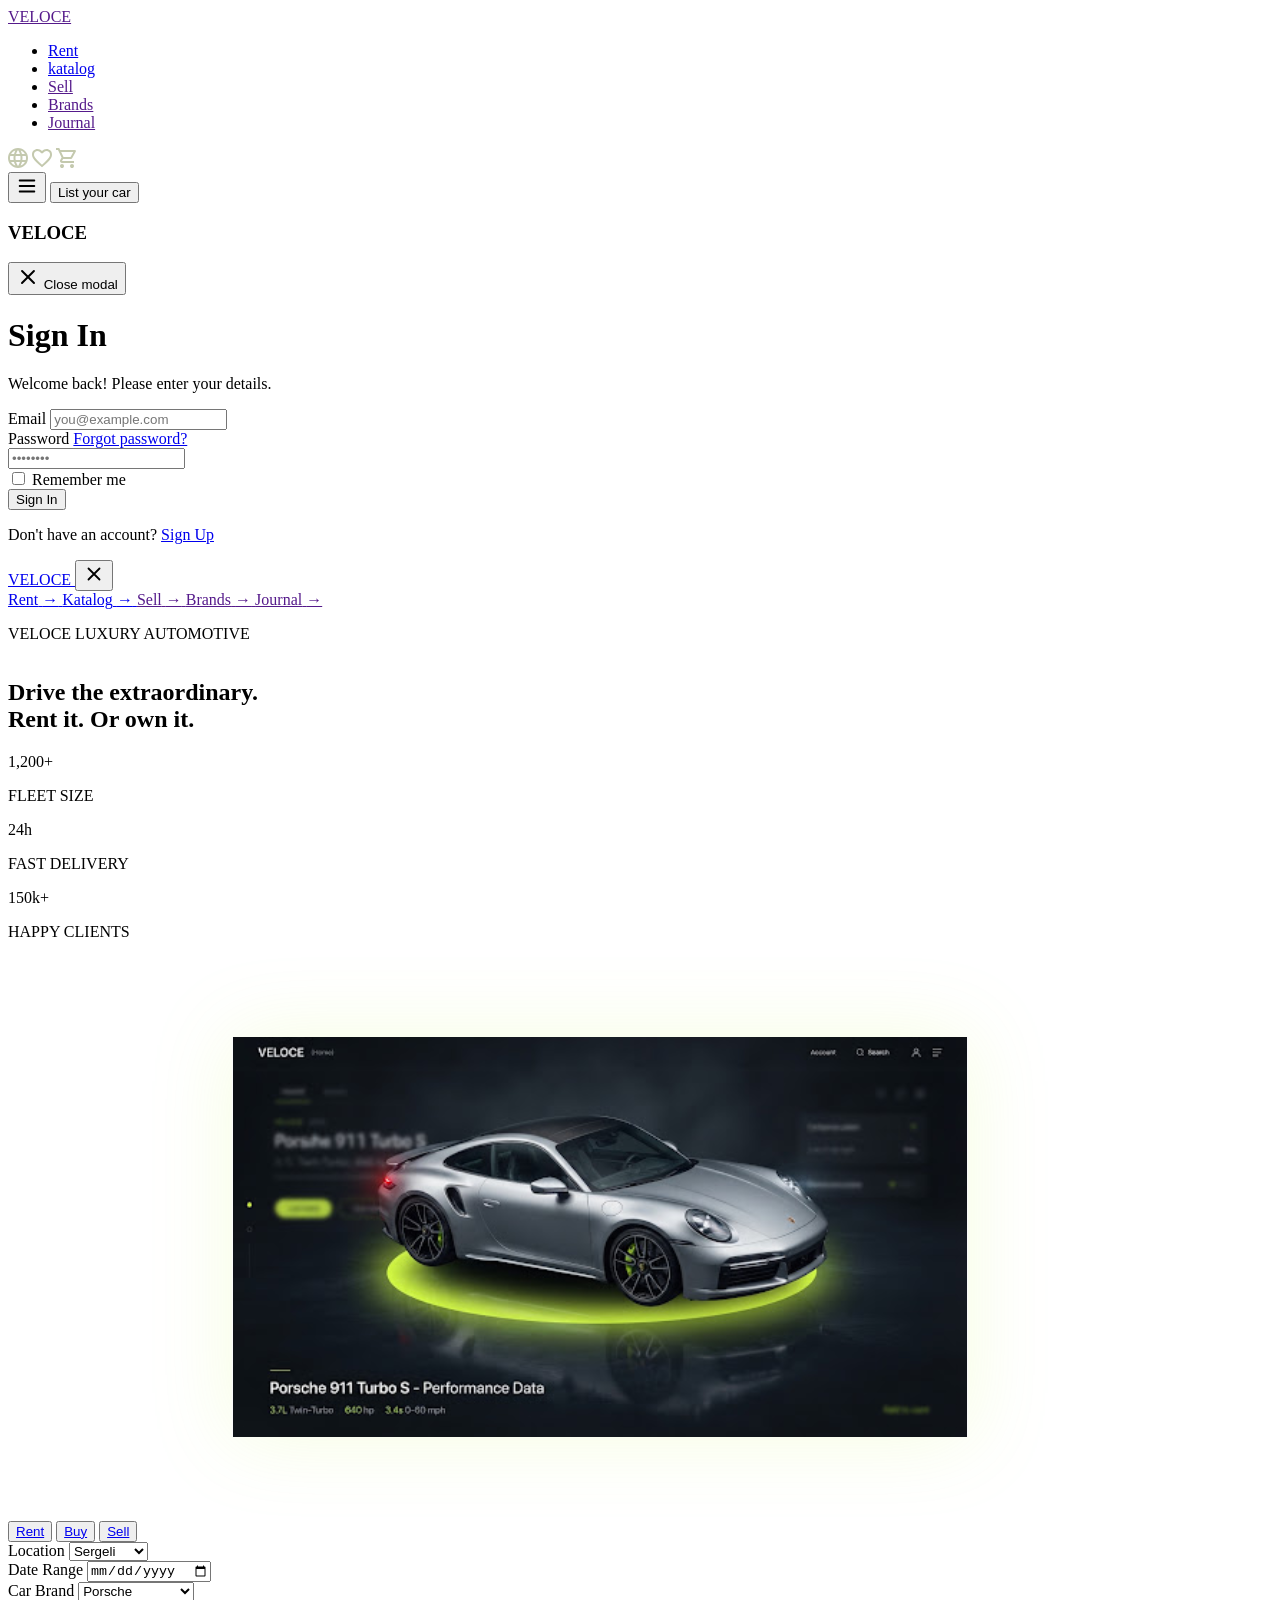
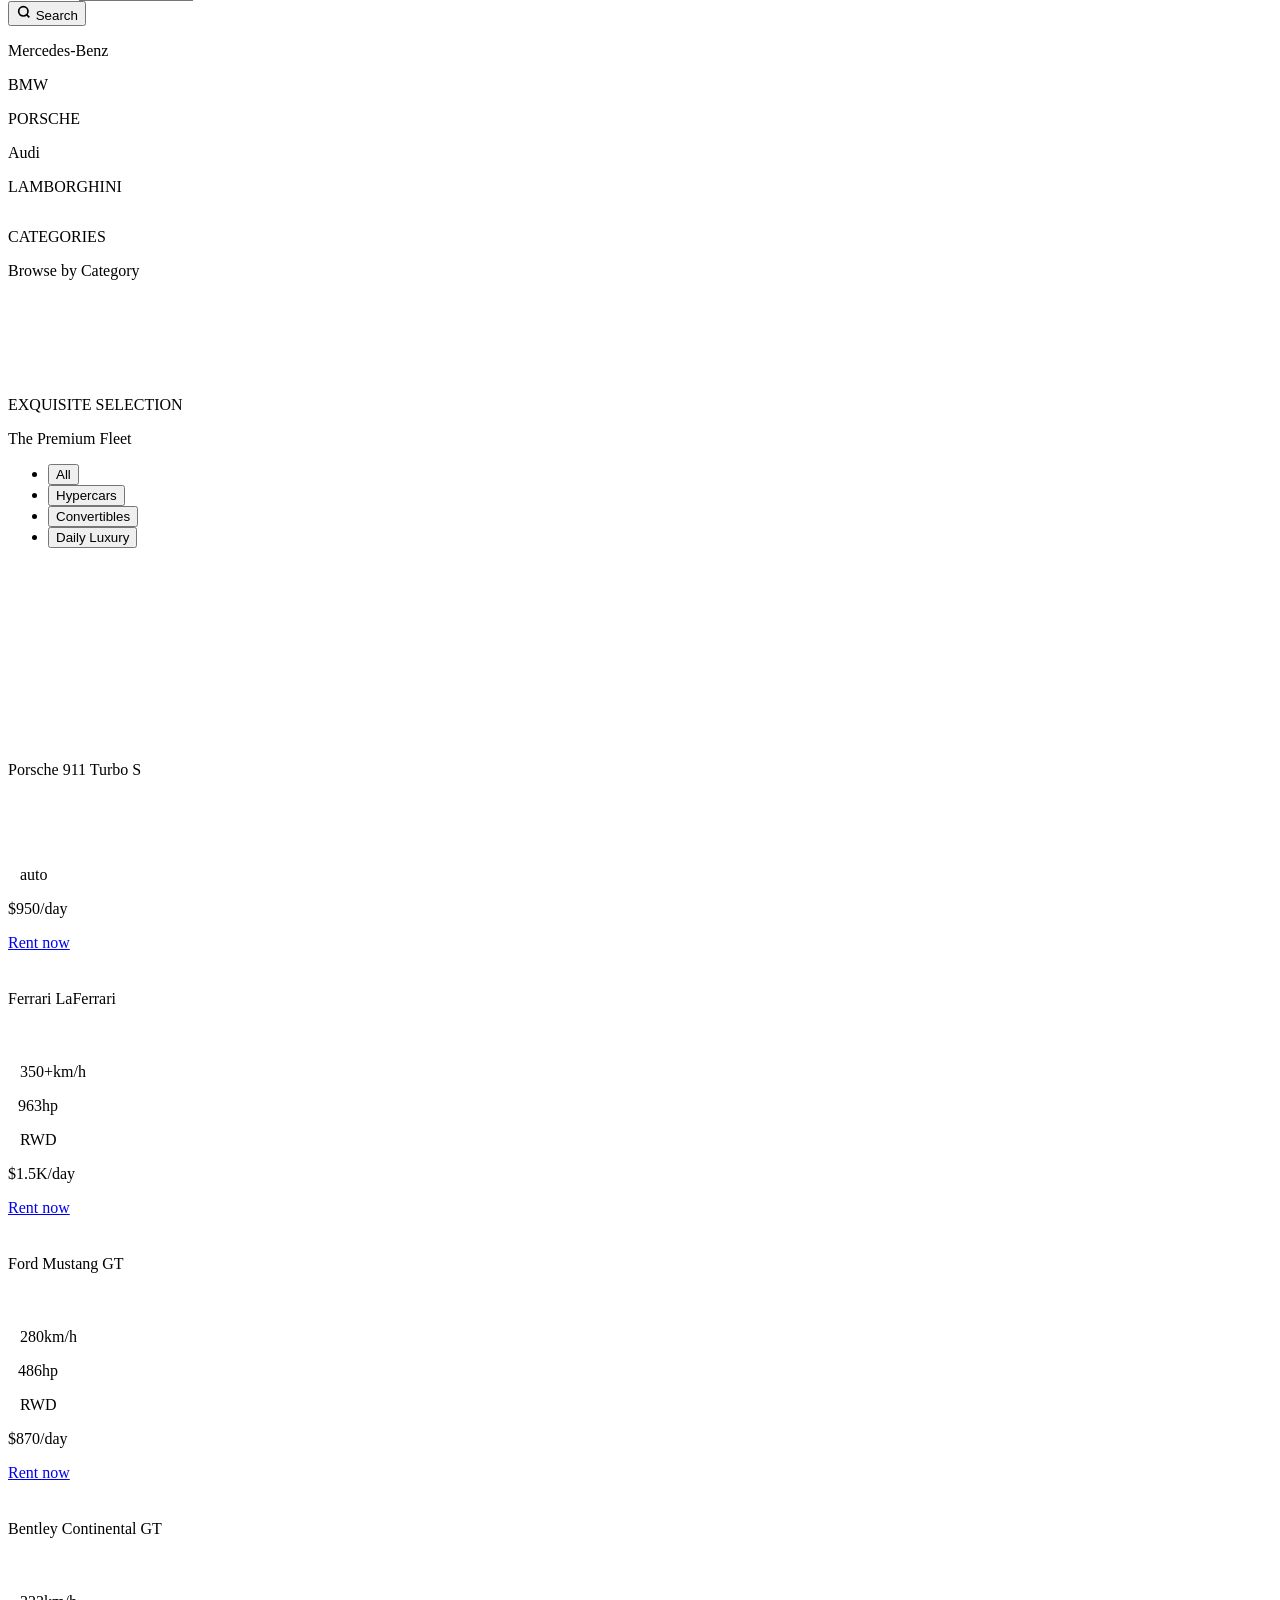
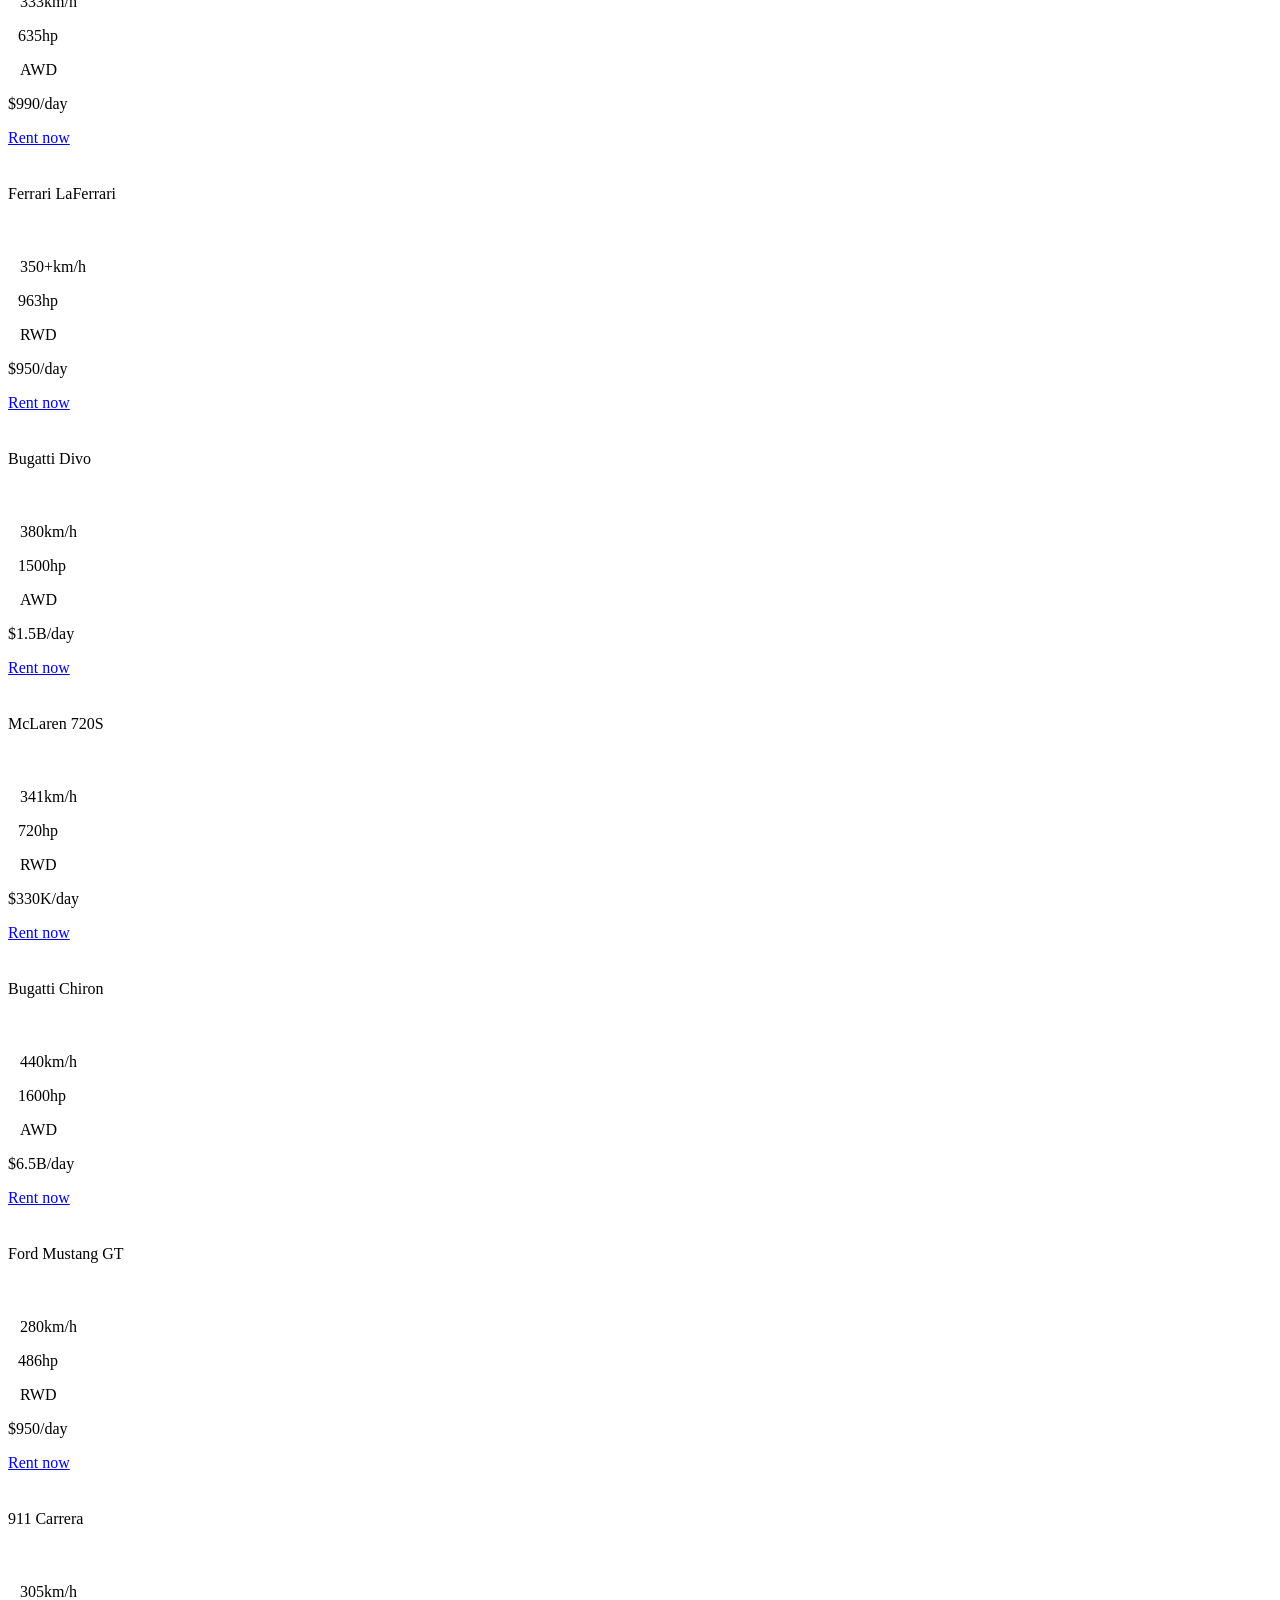
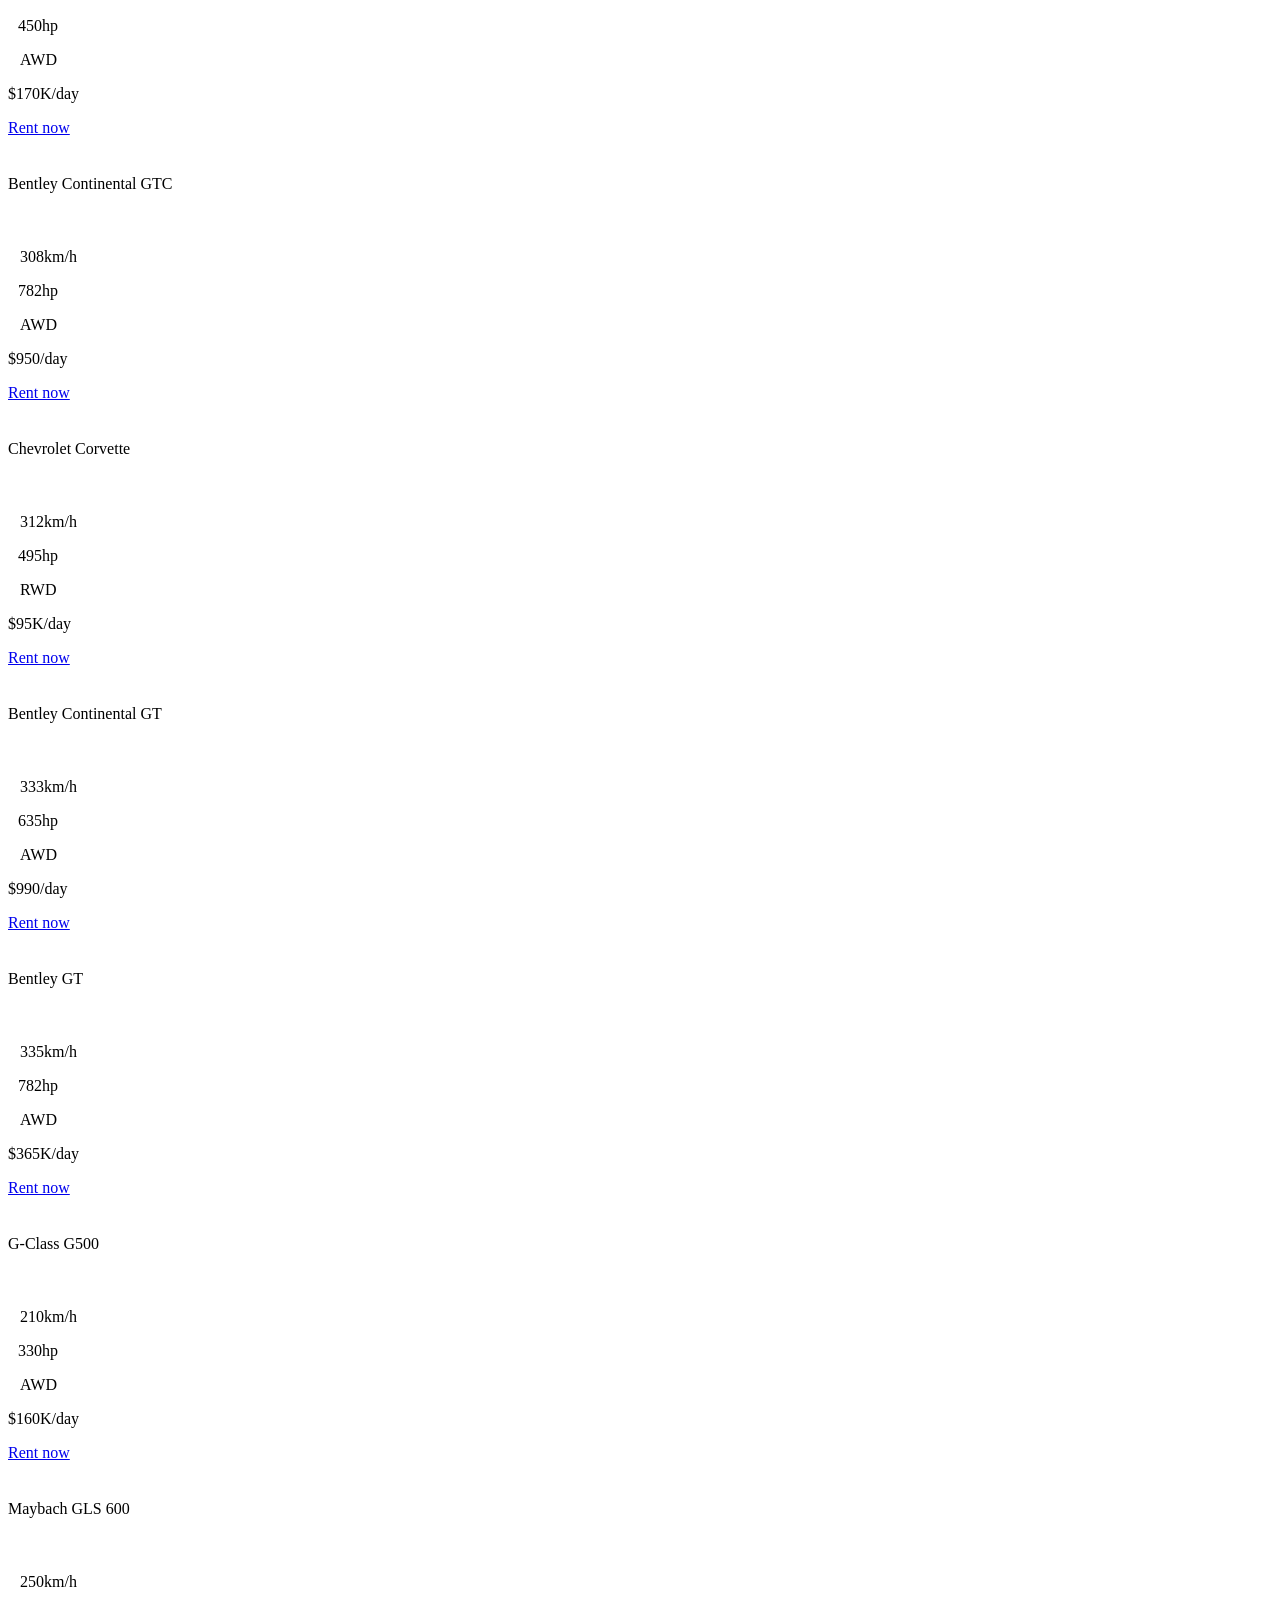
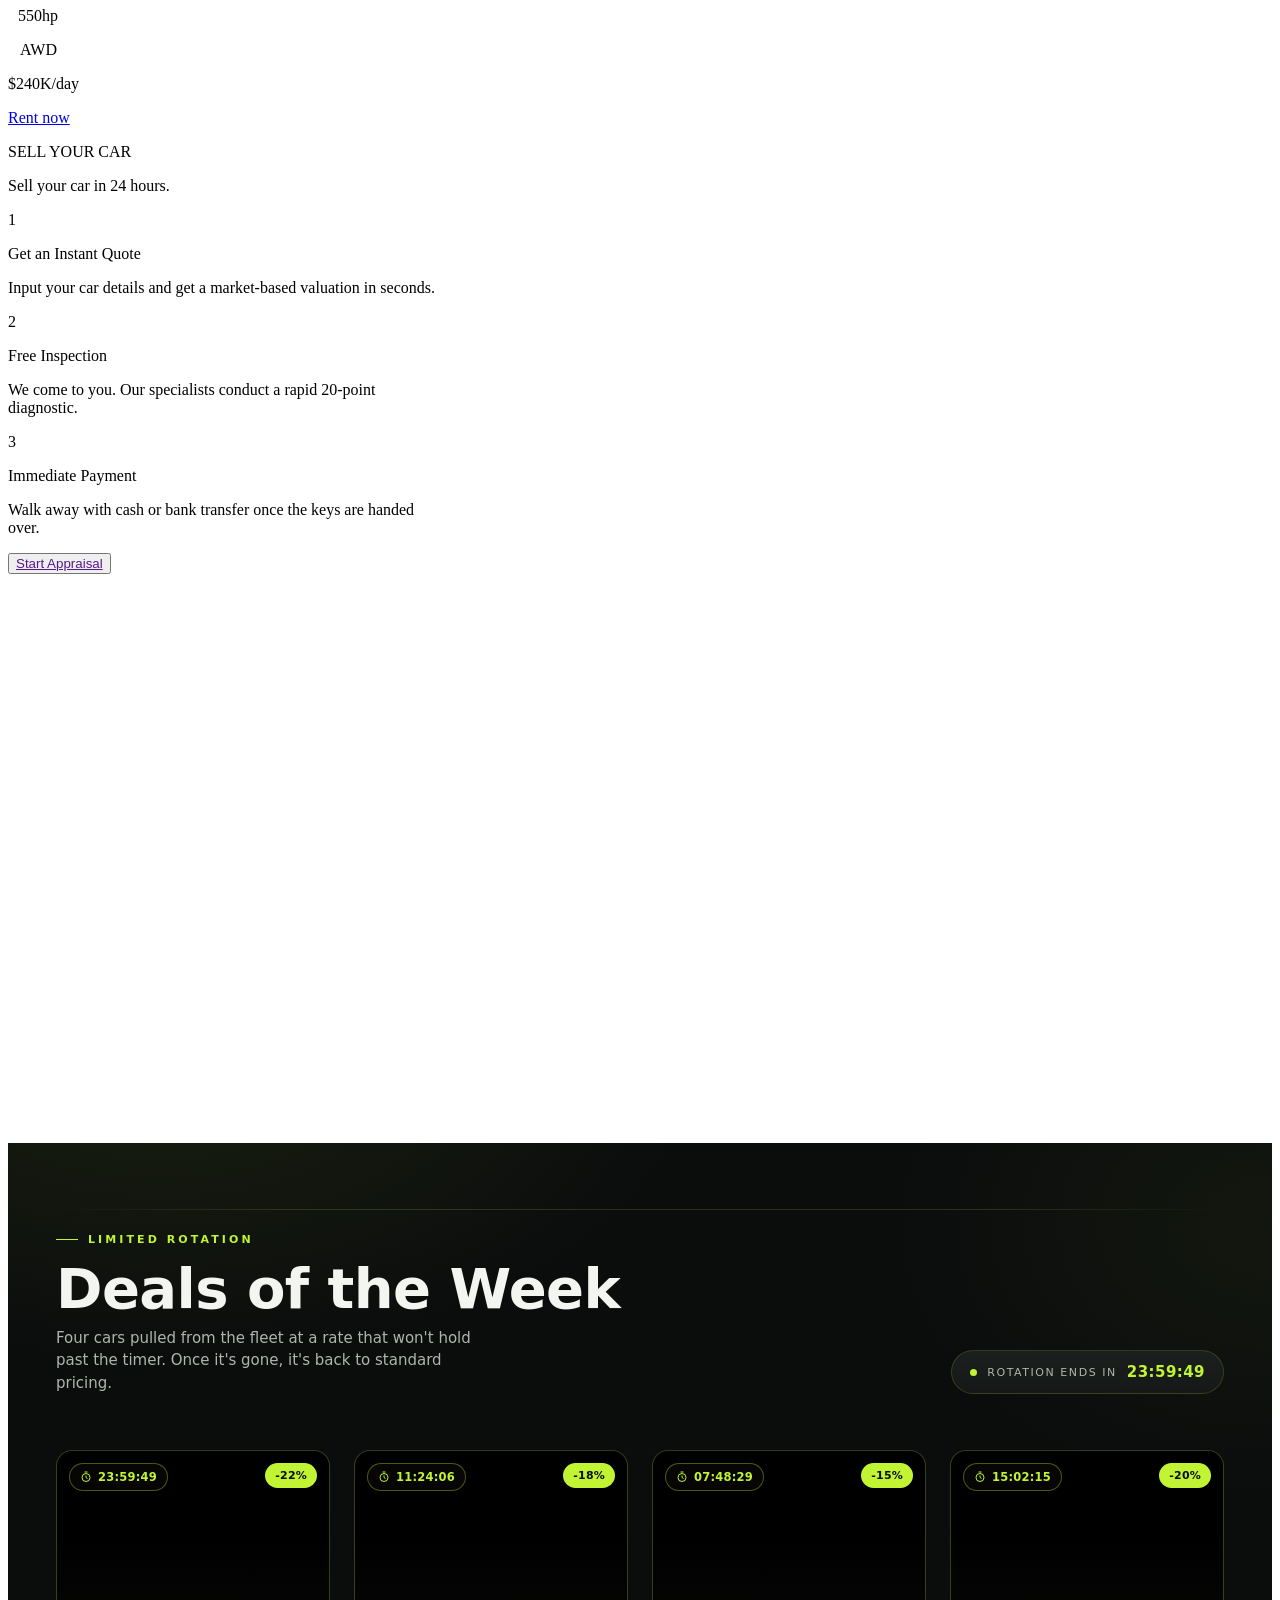
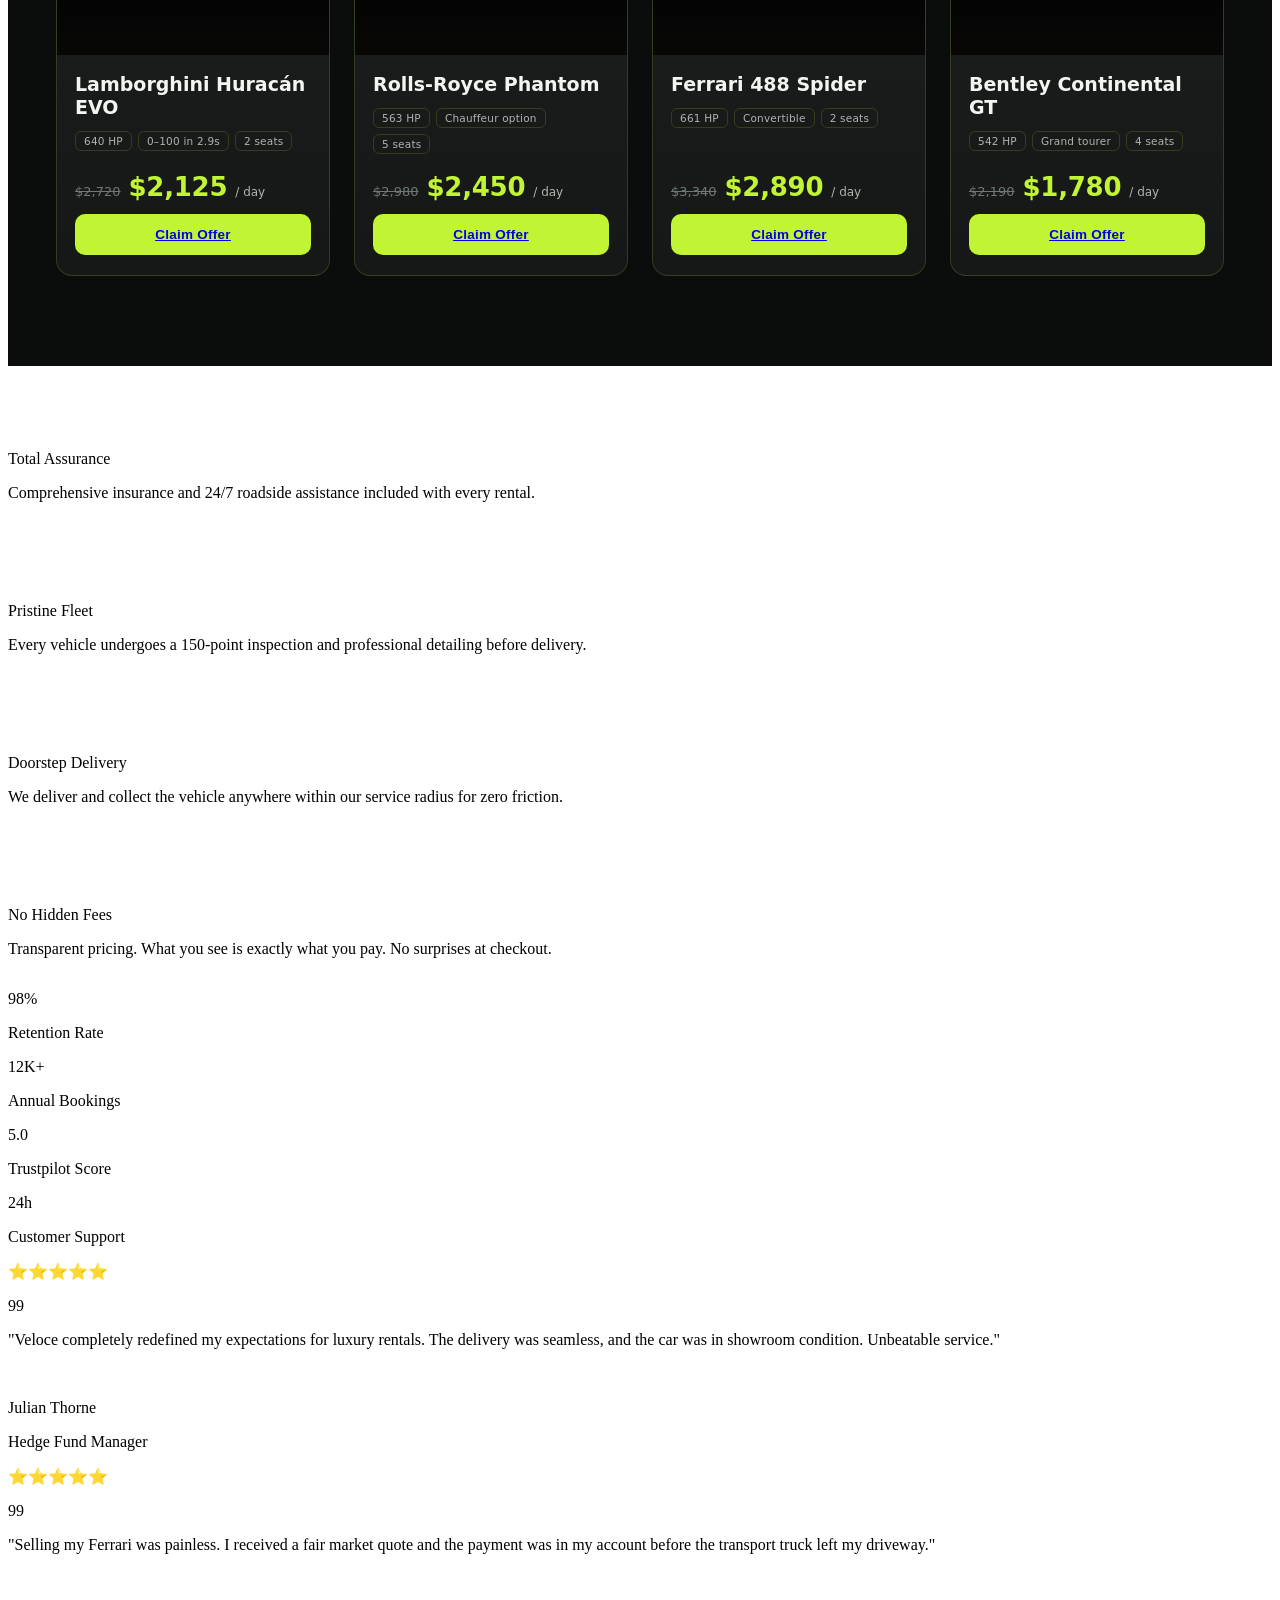
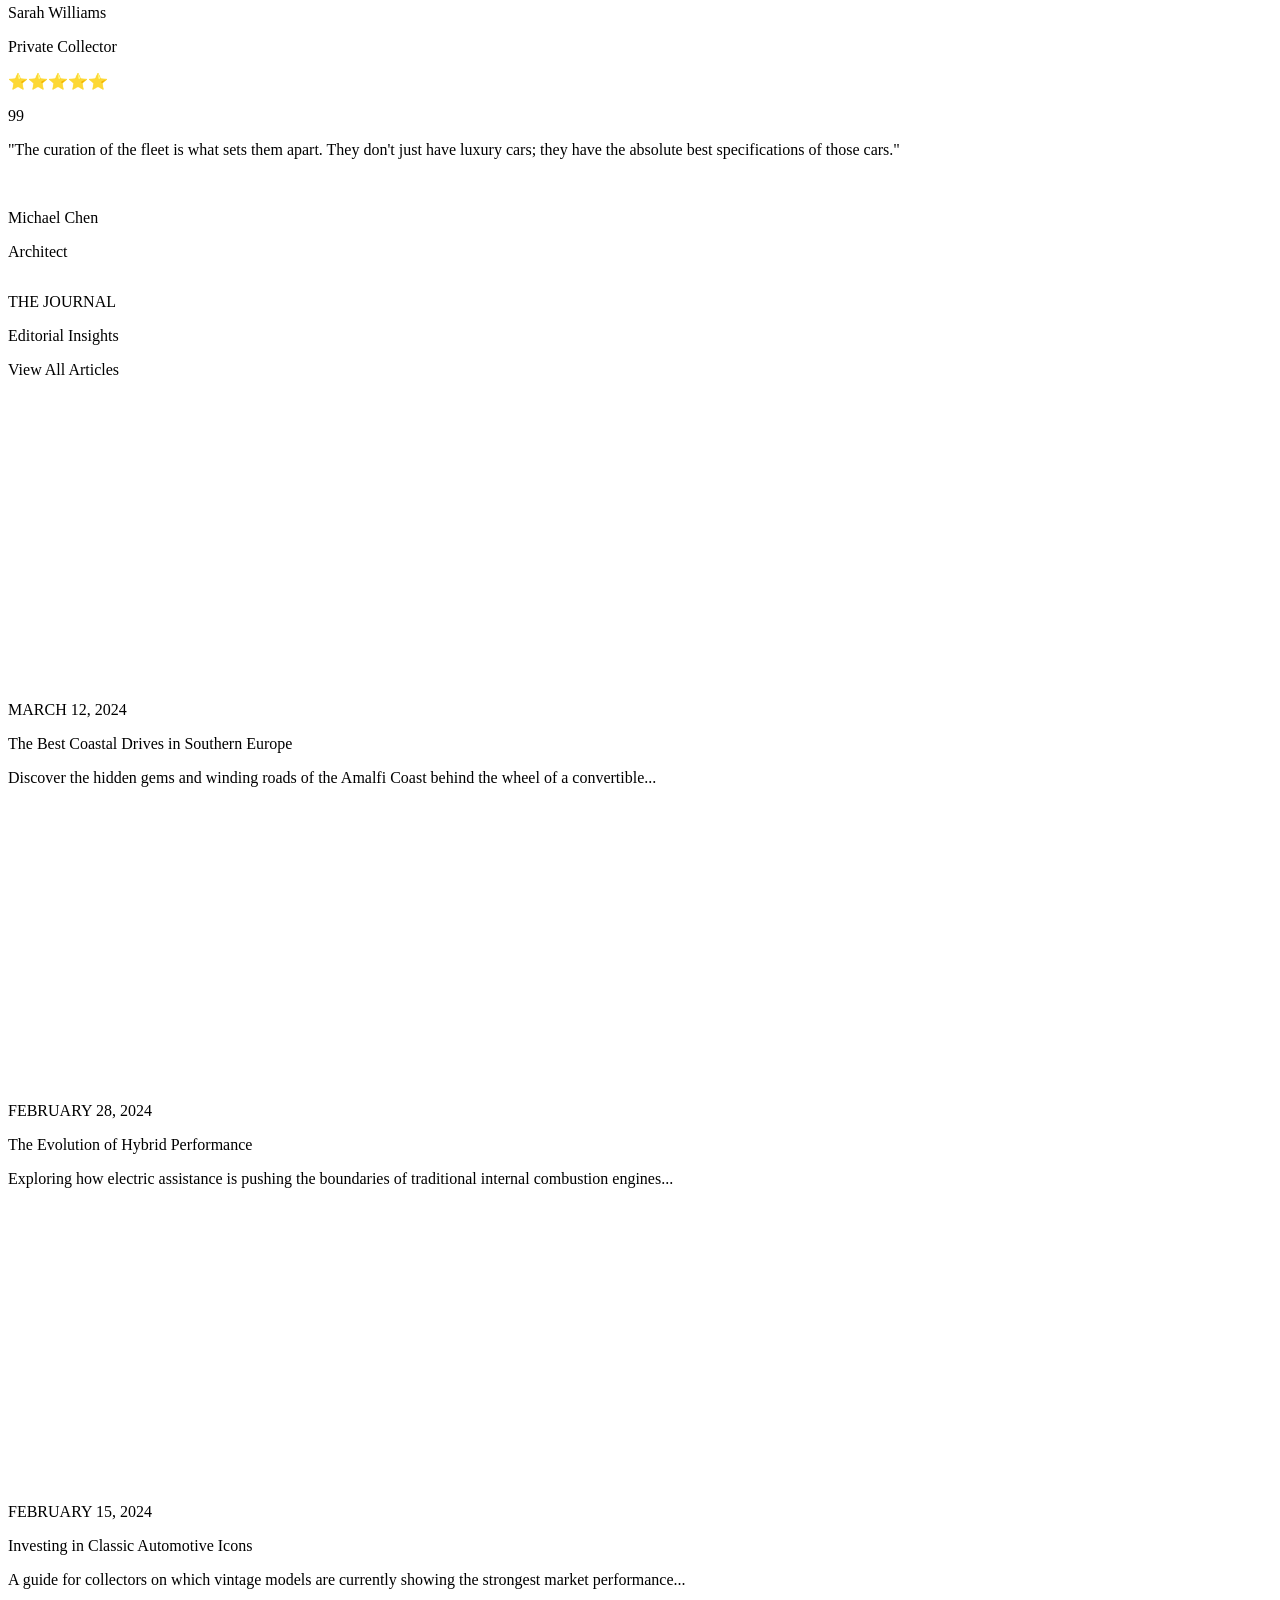
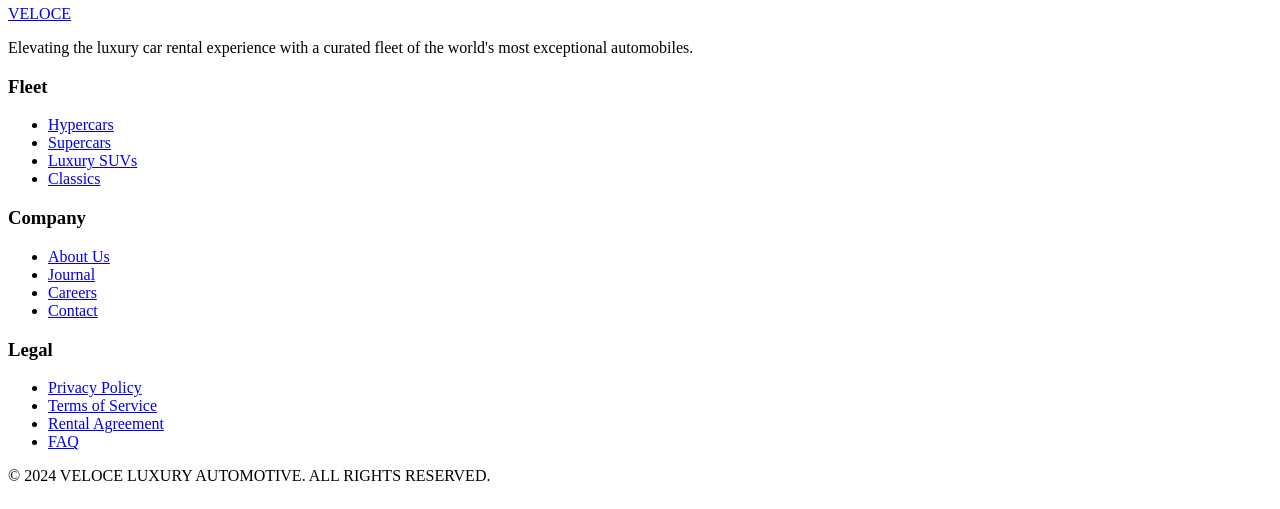
==== commit 0f94df62: "first commit" ====
--- a/index.html
+++ b/index.html
@@ -412,17 +412,17 @@
 
         <a href="./buy.html"
           class="group flex items-center justify-between px-[16px] py-[15px] rounded-[10px] text-[17px] text-[#C4C9AE] hover:bg-[#1f2022] hover:text-white transition">
-          <span>Buy</span>
+          <span>Katalog</span>
           <span class="text-[#C1F432] opacity-0 group-hover:opacity-100 transition">→</span>
         </a>
 
-        <a href="./sell.html"
+        <a href=""
           class="group flex items-center justify-between px-[16px] py-[15px] rounded-[10px] text-[17px] text-[#C4C9AE] hover:bg-[#1f2022] hover:text-white transition">
           <span>Sell</span>
           <span class="text-[#C1F432] opacity-0 group-hover:opacity-100 transition">→</span>
         </a>
 
-        <a href="./brands.html"
+        <a href=""
           class="group flex items-center justify-between px-[16px] py-[15px] rounded-[10px] text-[17px] text-[#C4C9AE] hover:bg-[#1f2022] hover:text-white transition">
           <span>Brands</span>
           <span class="text-[#C1F432] opacity-0 group-hover:opacity-100 transition">→</span>
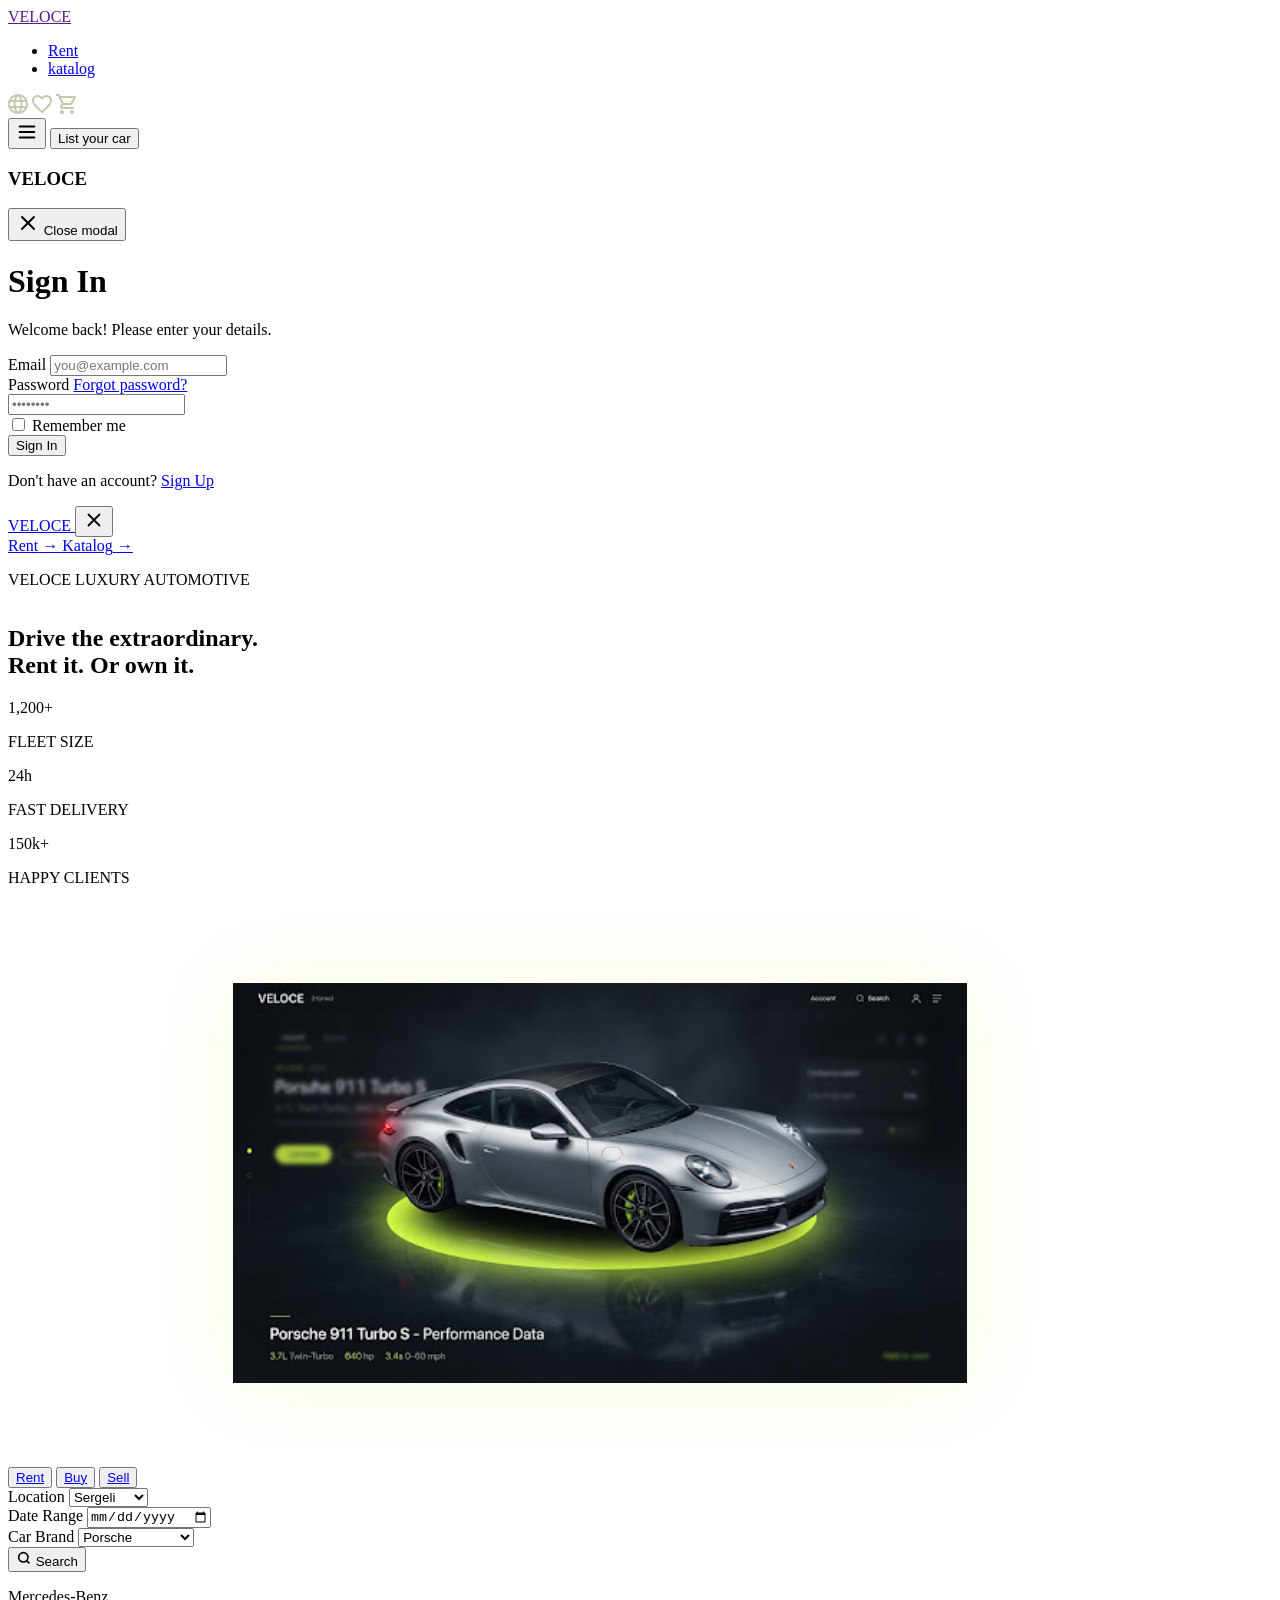
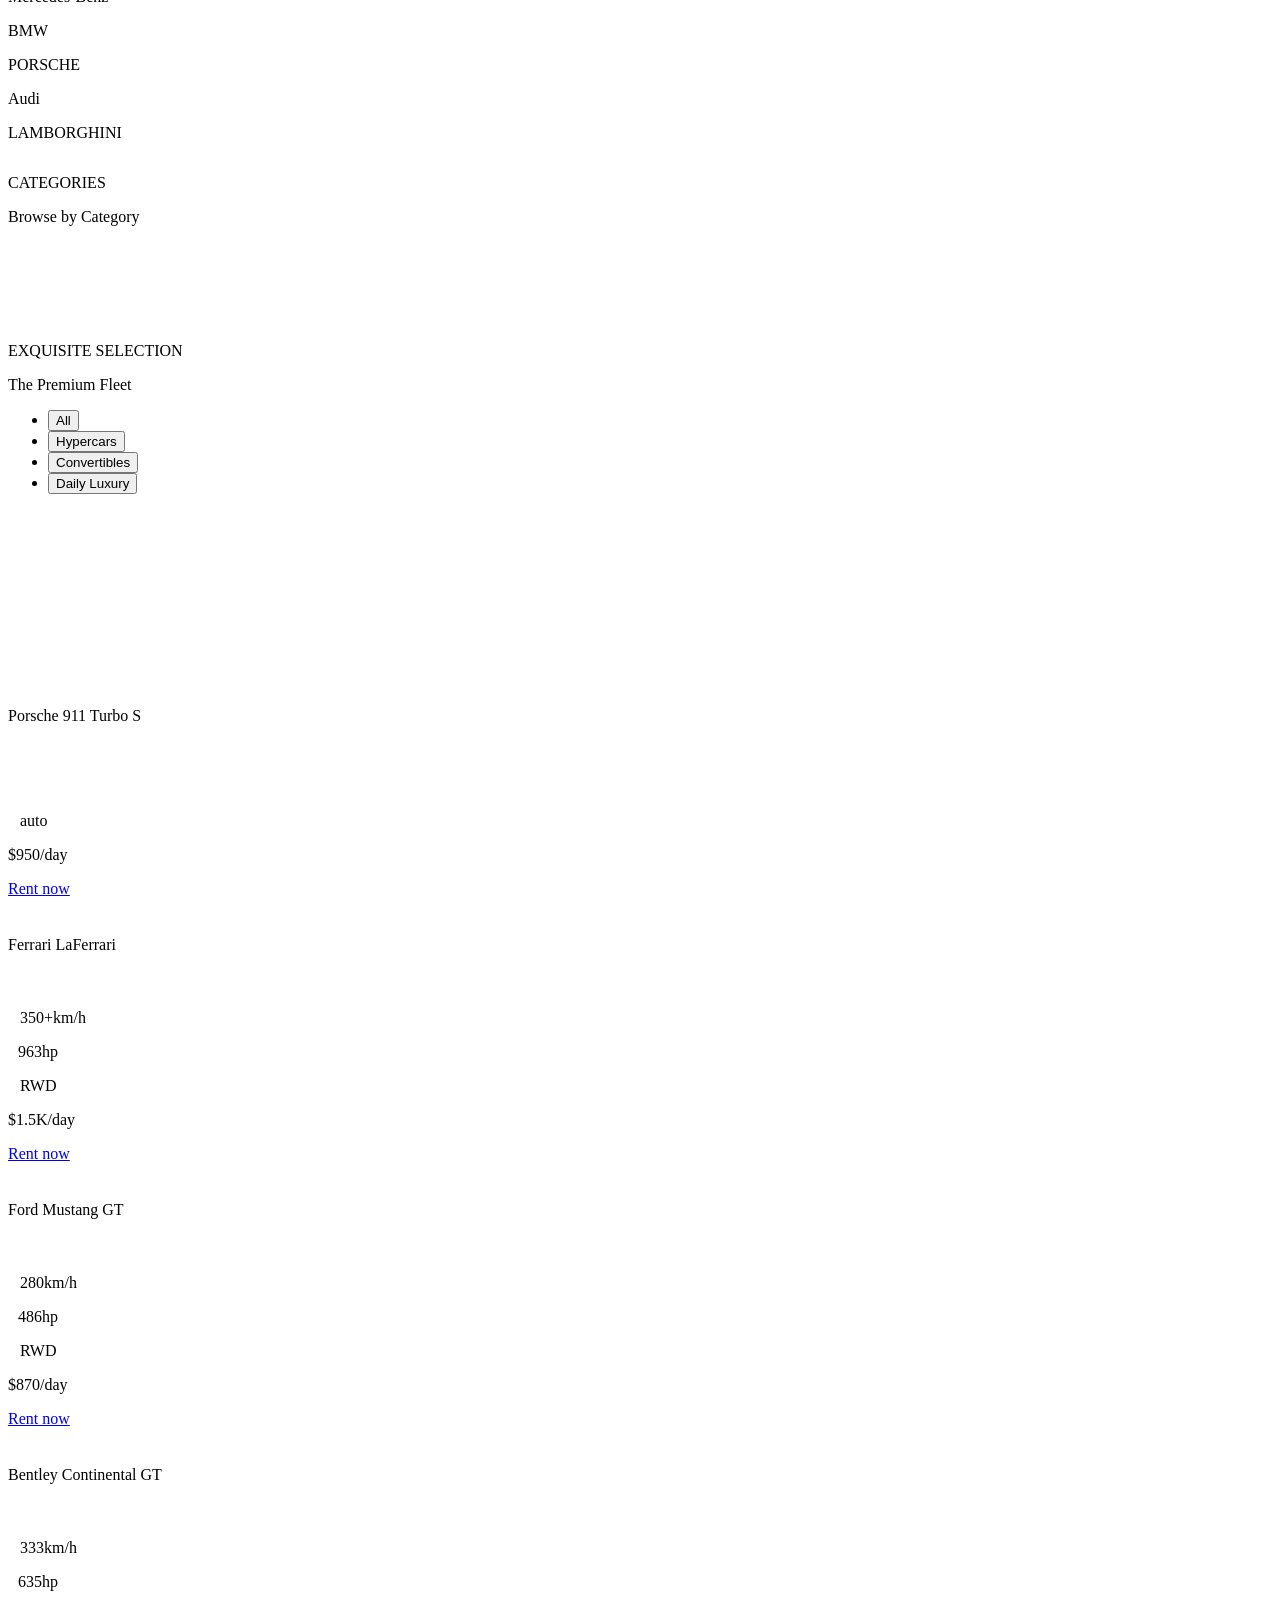
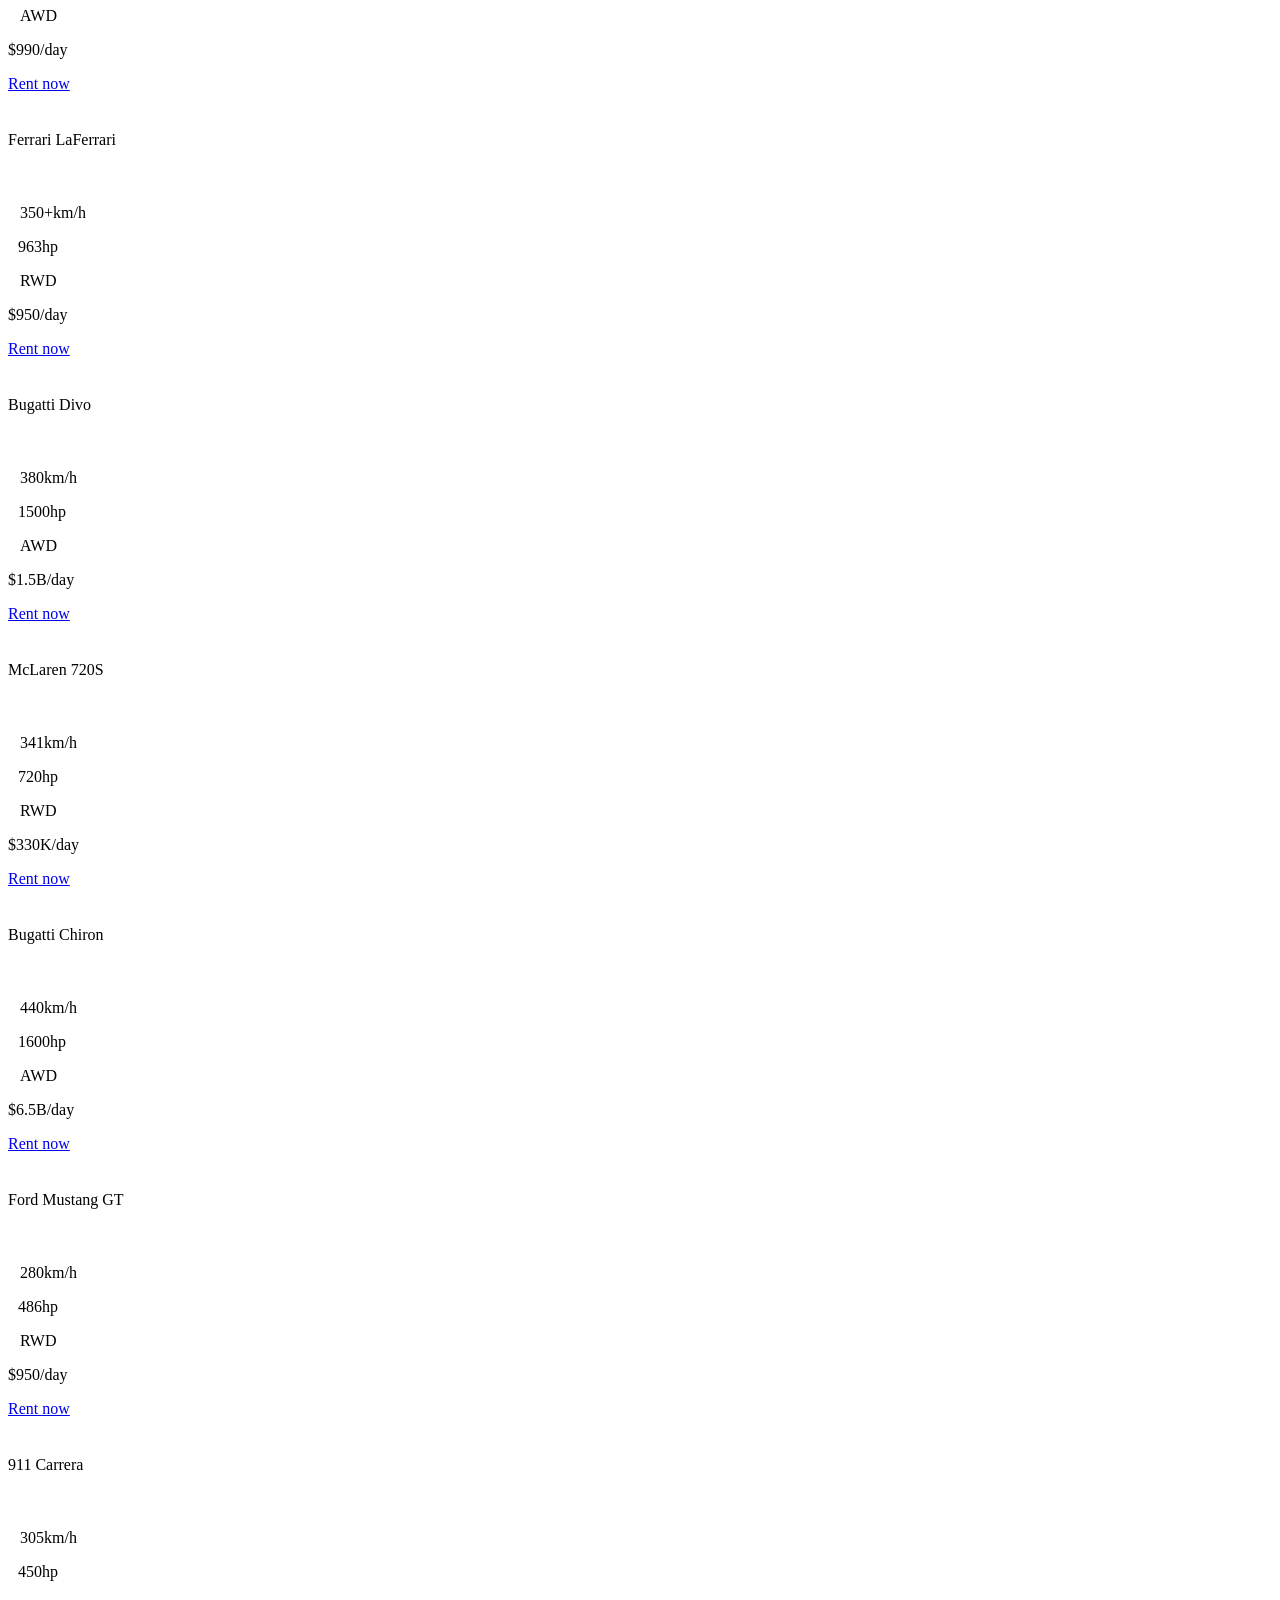
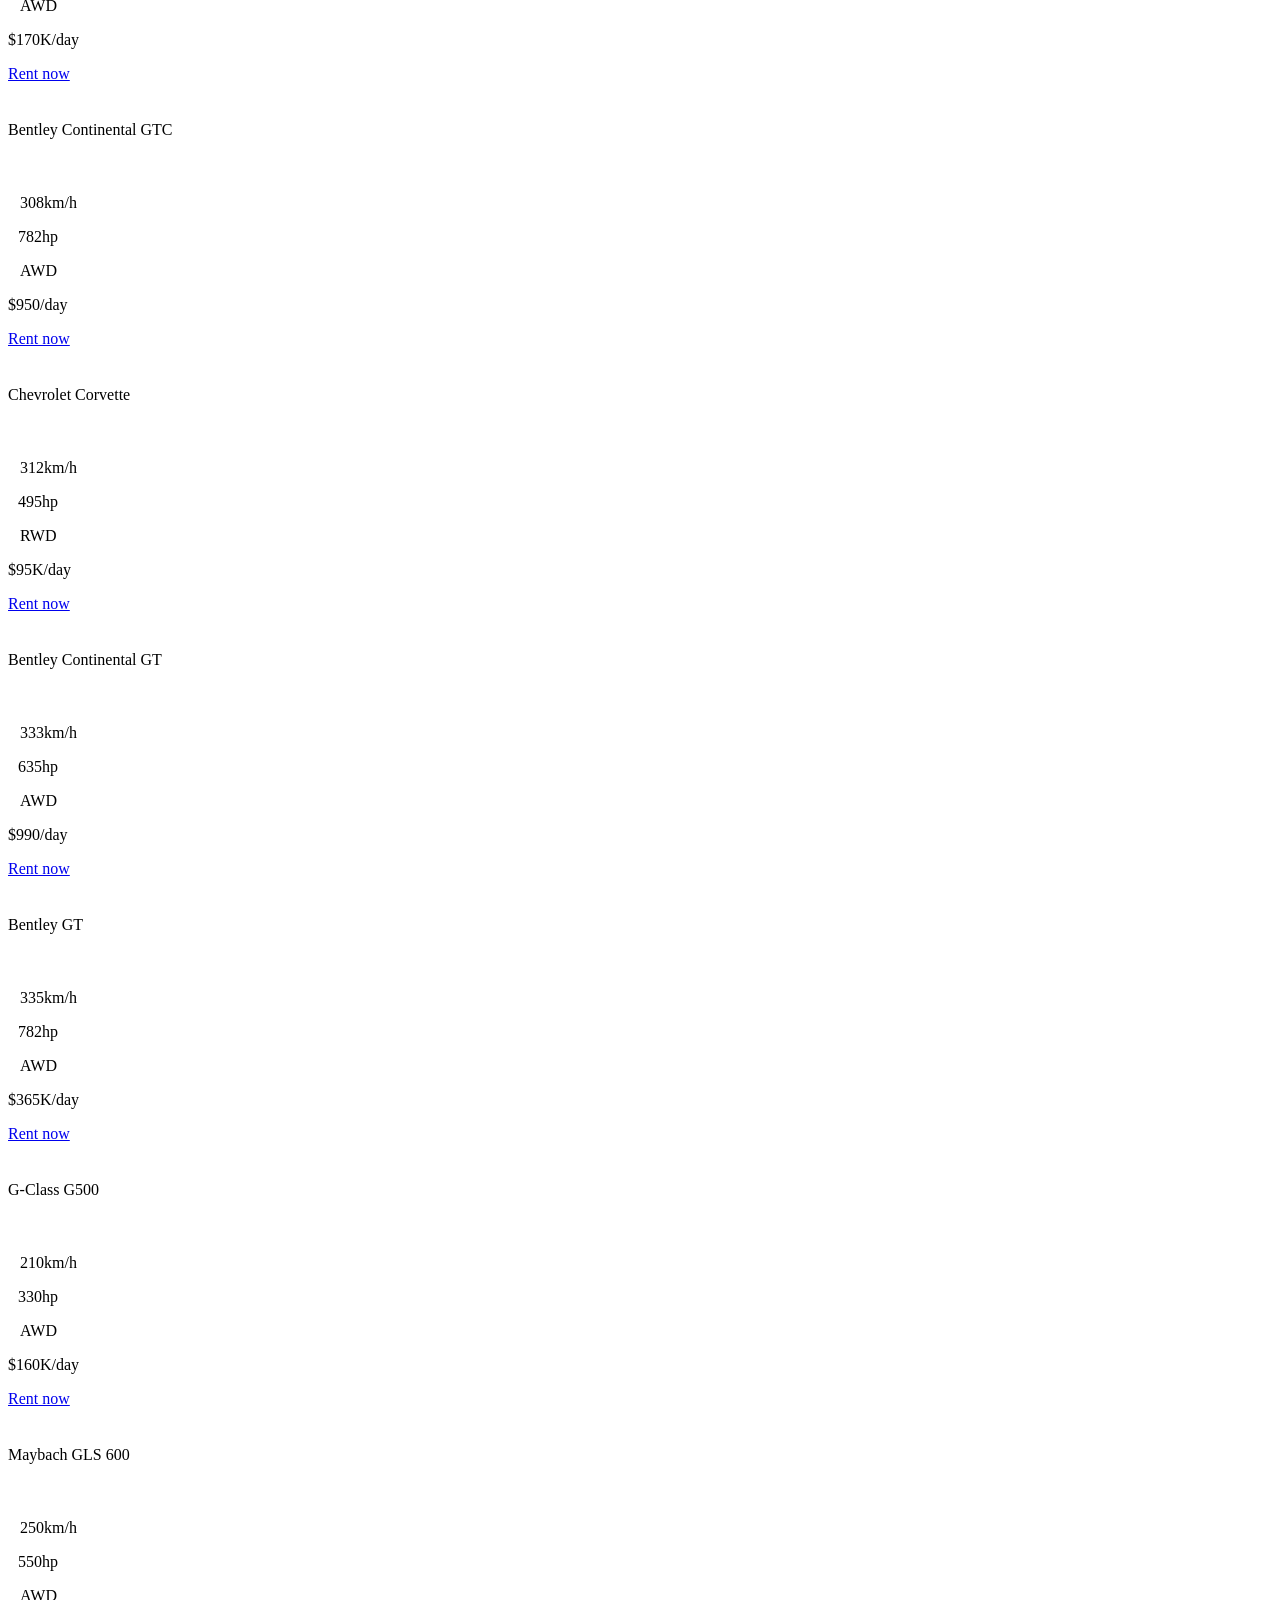
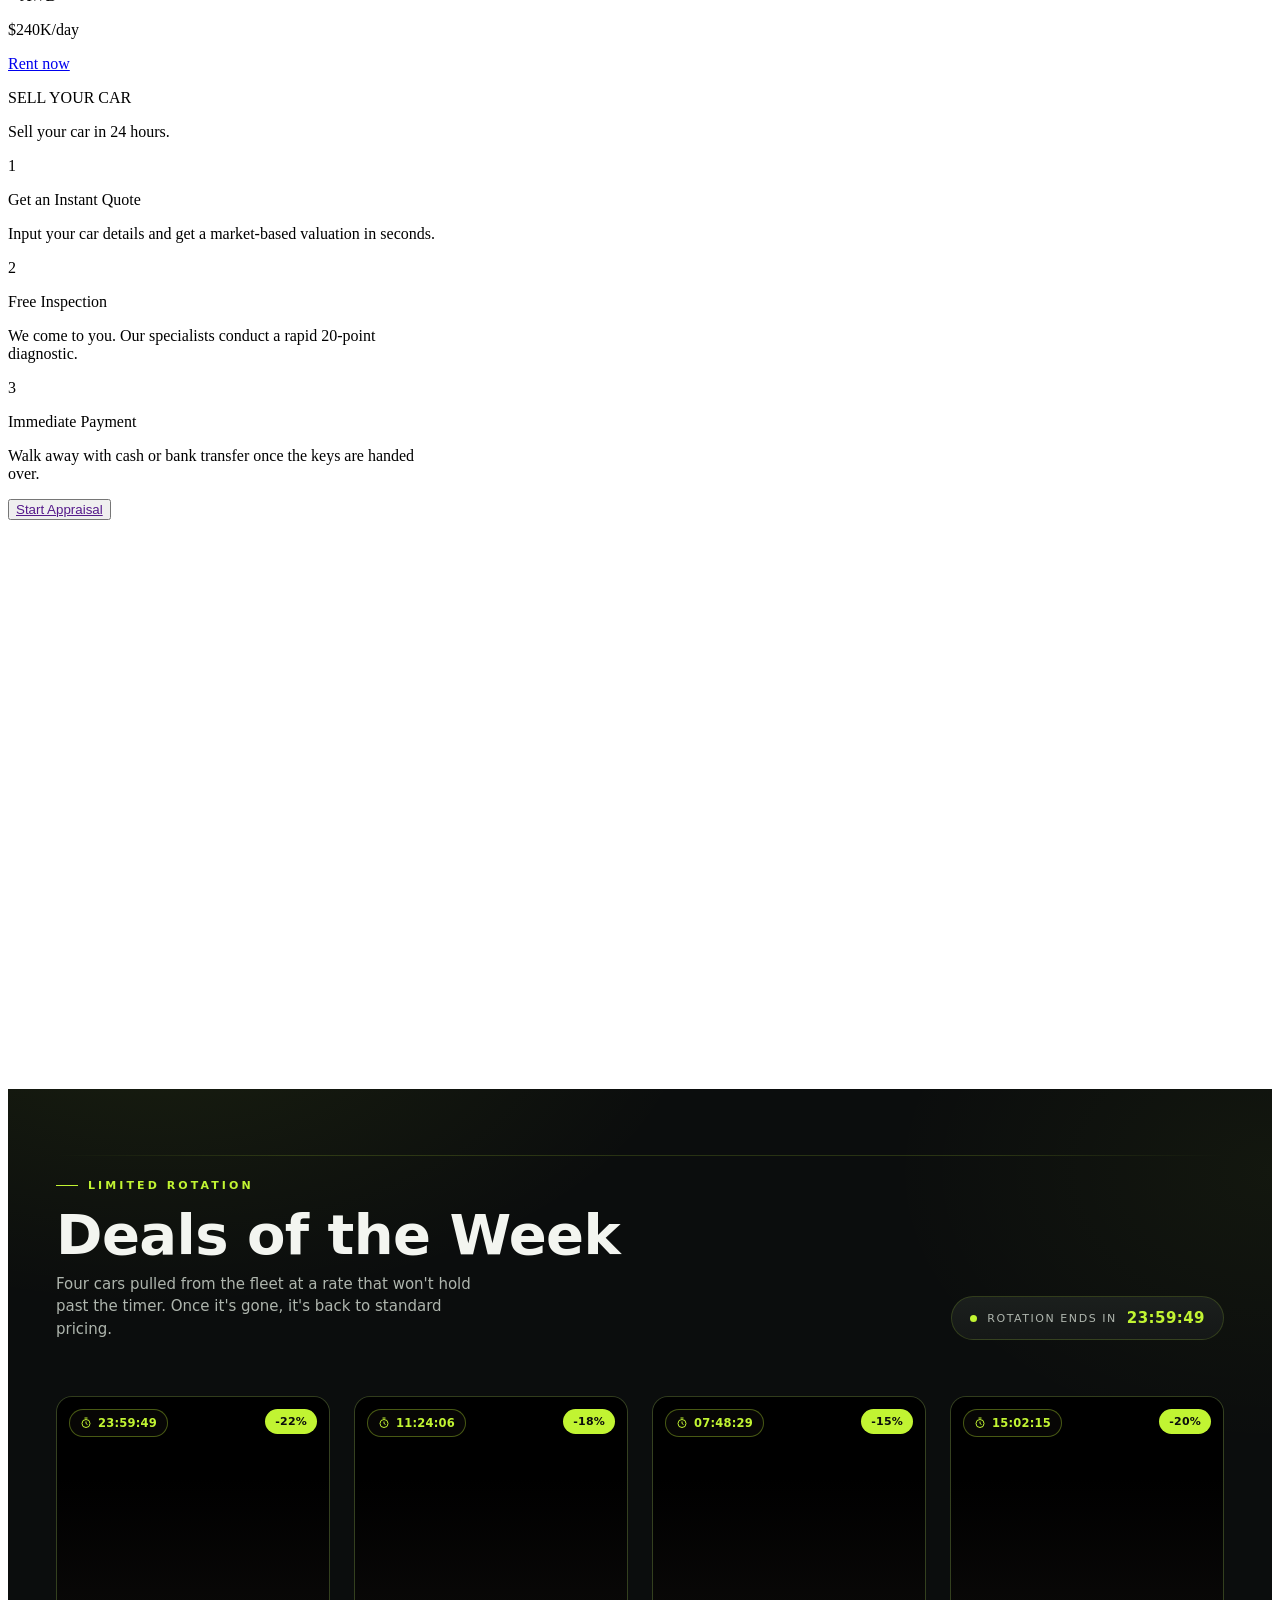
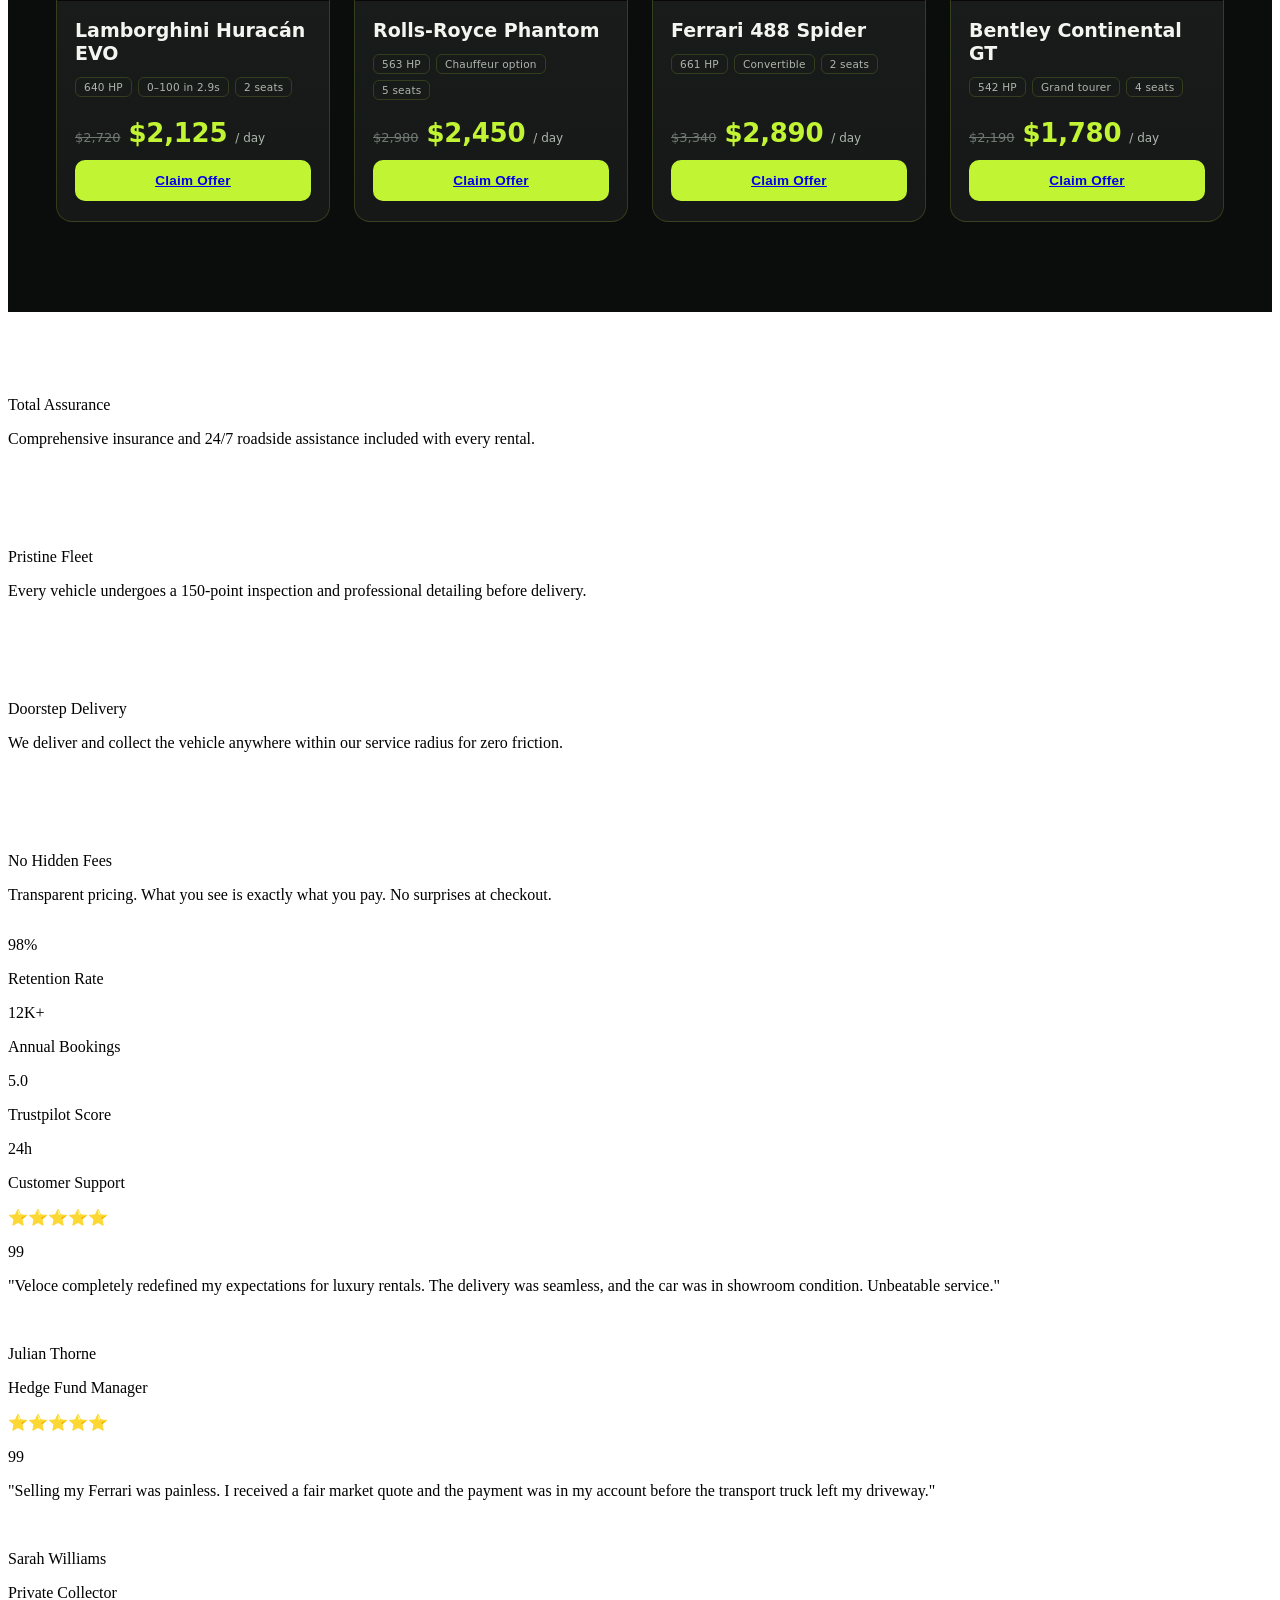
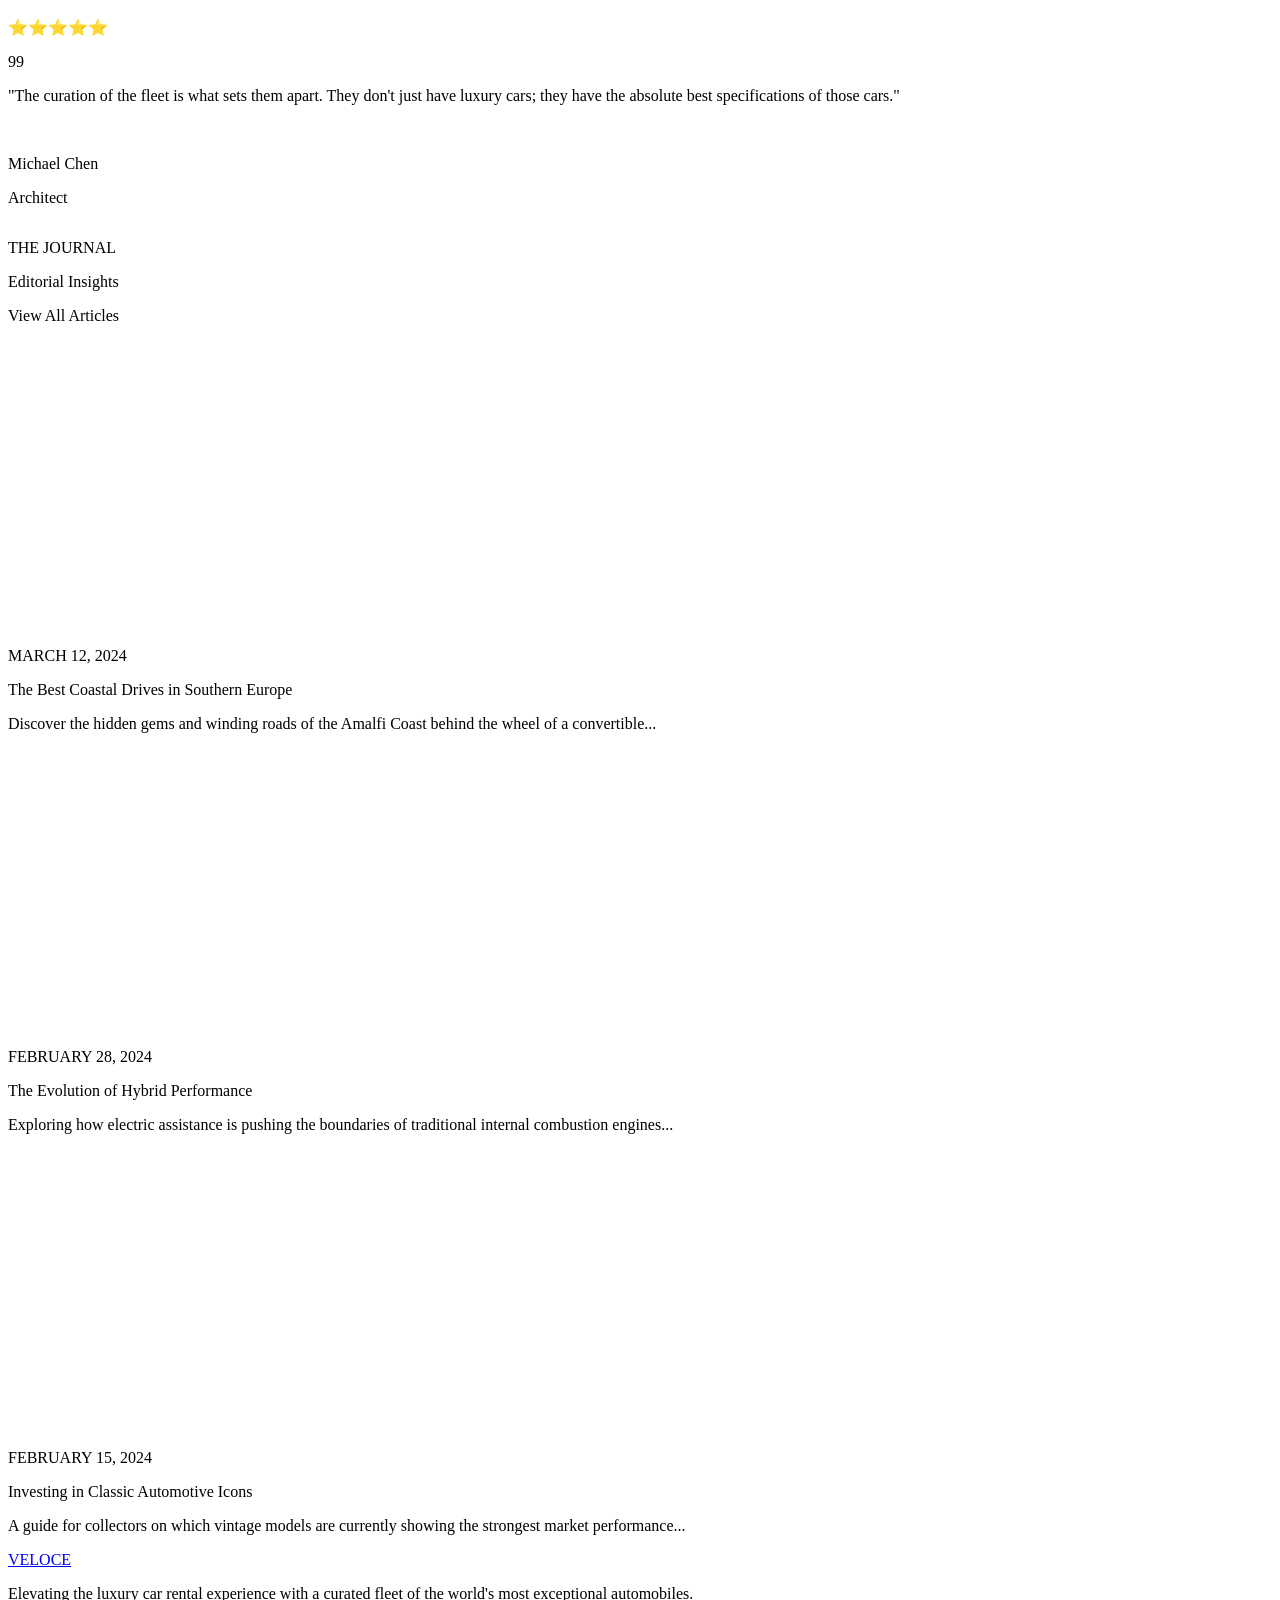
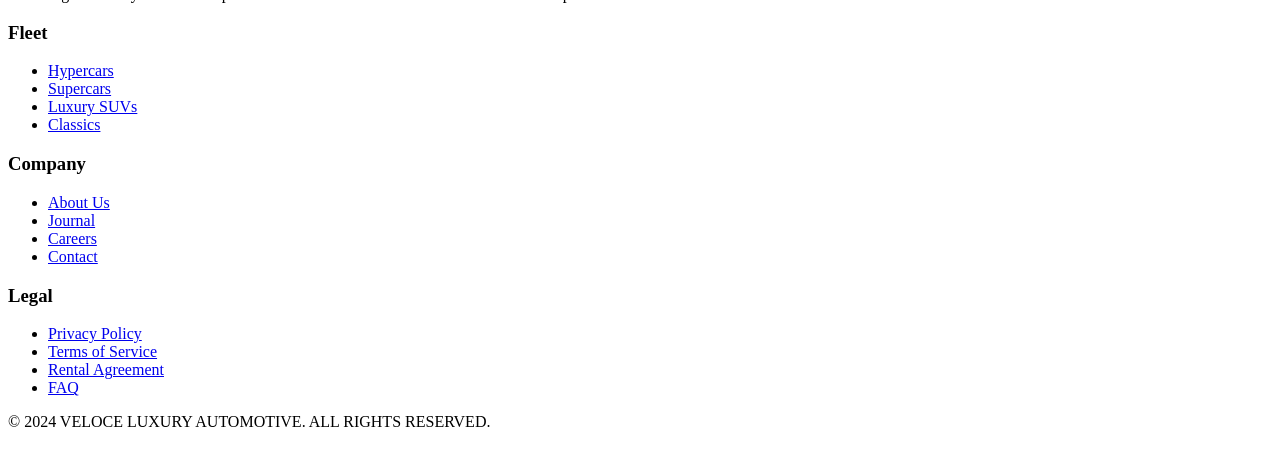
==== commit 16e6b2d4: "first commit" ====
--- a/index.html
+++ b/index.html
@@ -135,30 +135,7 @@
 
             </span>
           </li>
-          <li class="inline-block group relative"><a
-              class="group-hover:font-[700]  text-[#C4C9AE] group-hover:text-[#FFFFFF]  duration-[0.3s]"
-              href="">Sell</a>
-            <span
-              class="inline-block absolute top-[30px] left-[0] h-[2px] bg-[#C1F432] duration-[0.3s] w-[0px] group-hover:w-full">
-
-            </span>
-          </li>
-          <li class="inline-block group relative"><a
-              class=" group-hover:font-[700] text-[#C4C9AE] group-hover:text-[#FFFFFF]  duration-[0.3s]"
-              href="">Brands</a>
-            <span
-              class="inline-block absolute top-[30px] left-[0] h-[2px] bg-[#C1F432] duration-[0.3s] w-[0px] group-hover:w-full">
-
-            </span>
-          </li>
-          <li class="inline-block group relative"><a
-              class=" group-hover:font-[700] text-[#C4C9AE] group-hover:text-[#FFFFFF]  duration-[0.3s]"
-              href="">Journal</a>
-            <span
-              class="inline-block absolute top-[30px] left-[0] h-[2px] bg-[#C1F432] duration-[0.3s] w-[0px] group-hover:w-full">
-
-            </span>
-          </li>
+         
         </ul>
       </div>
 
@@ -416,23 +393,7 @@
           <span class="text-[#C1F432] opacity-0 group-hover:opacity-100 transition">→</span>
         </a>
 
-        <a href=""
-          class="group flex items-center justify-between px-[16px] py-[15px] rounded-[10px] text-[17px] text-[#C4C9AE] hover:bg-[#1f2022] hover:text-white transition">
-          <span>Sell</span>
-          <span class="text-[#C1F432] opacity-0 group-hover:opacity-100 transition">→</span>
-        </a>
-
-        <a href=""
-          class="group flex items-center justify-between px-[16px] py-[15px] rounded-[10px] text-[17px] text-[#C4C9AE] hover:bg-[#1f2022] hover:text-white transition">
-          <span>Brands</span>
-          <span class="text-[#C1F432] opacity-0 group-hover:opacity-100 transition">→</span>
-        </a>
-
-        <a href=""
-          class="group flex items-center justify-between px-[16px] py-[15px] rounded-[10px] text-[17px] text-[#C4C9AE] hover:bg-[#1f2022] hover:text-white transition">
-          <span>Journal</span>
-          <span class="text-[#C1F432] opacity-0 group-hover:opacity-100 transition">→</span>
-        </a>
+     
 
       </nav>
 
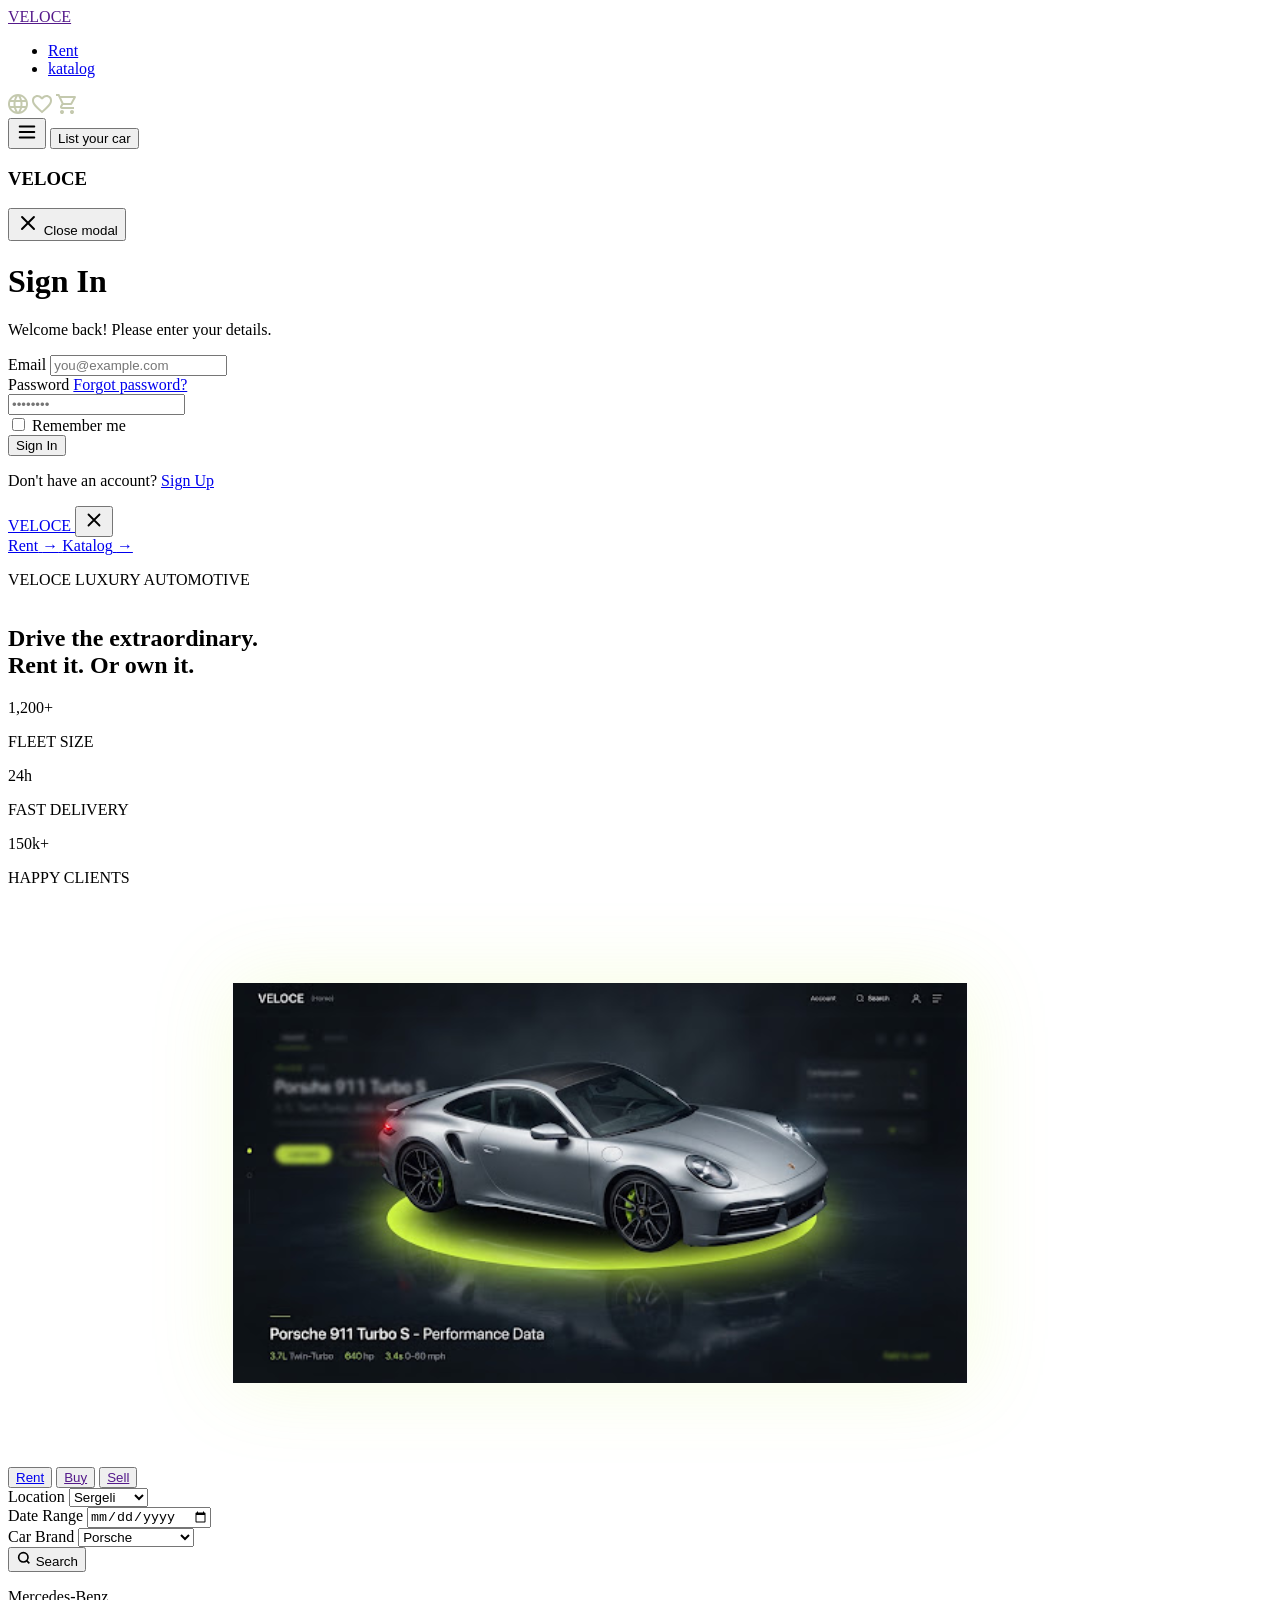
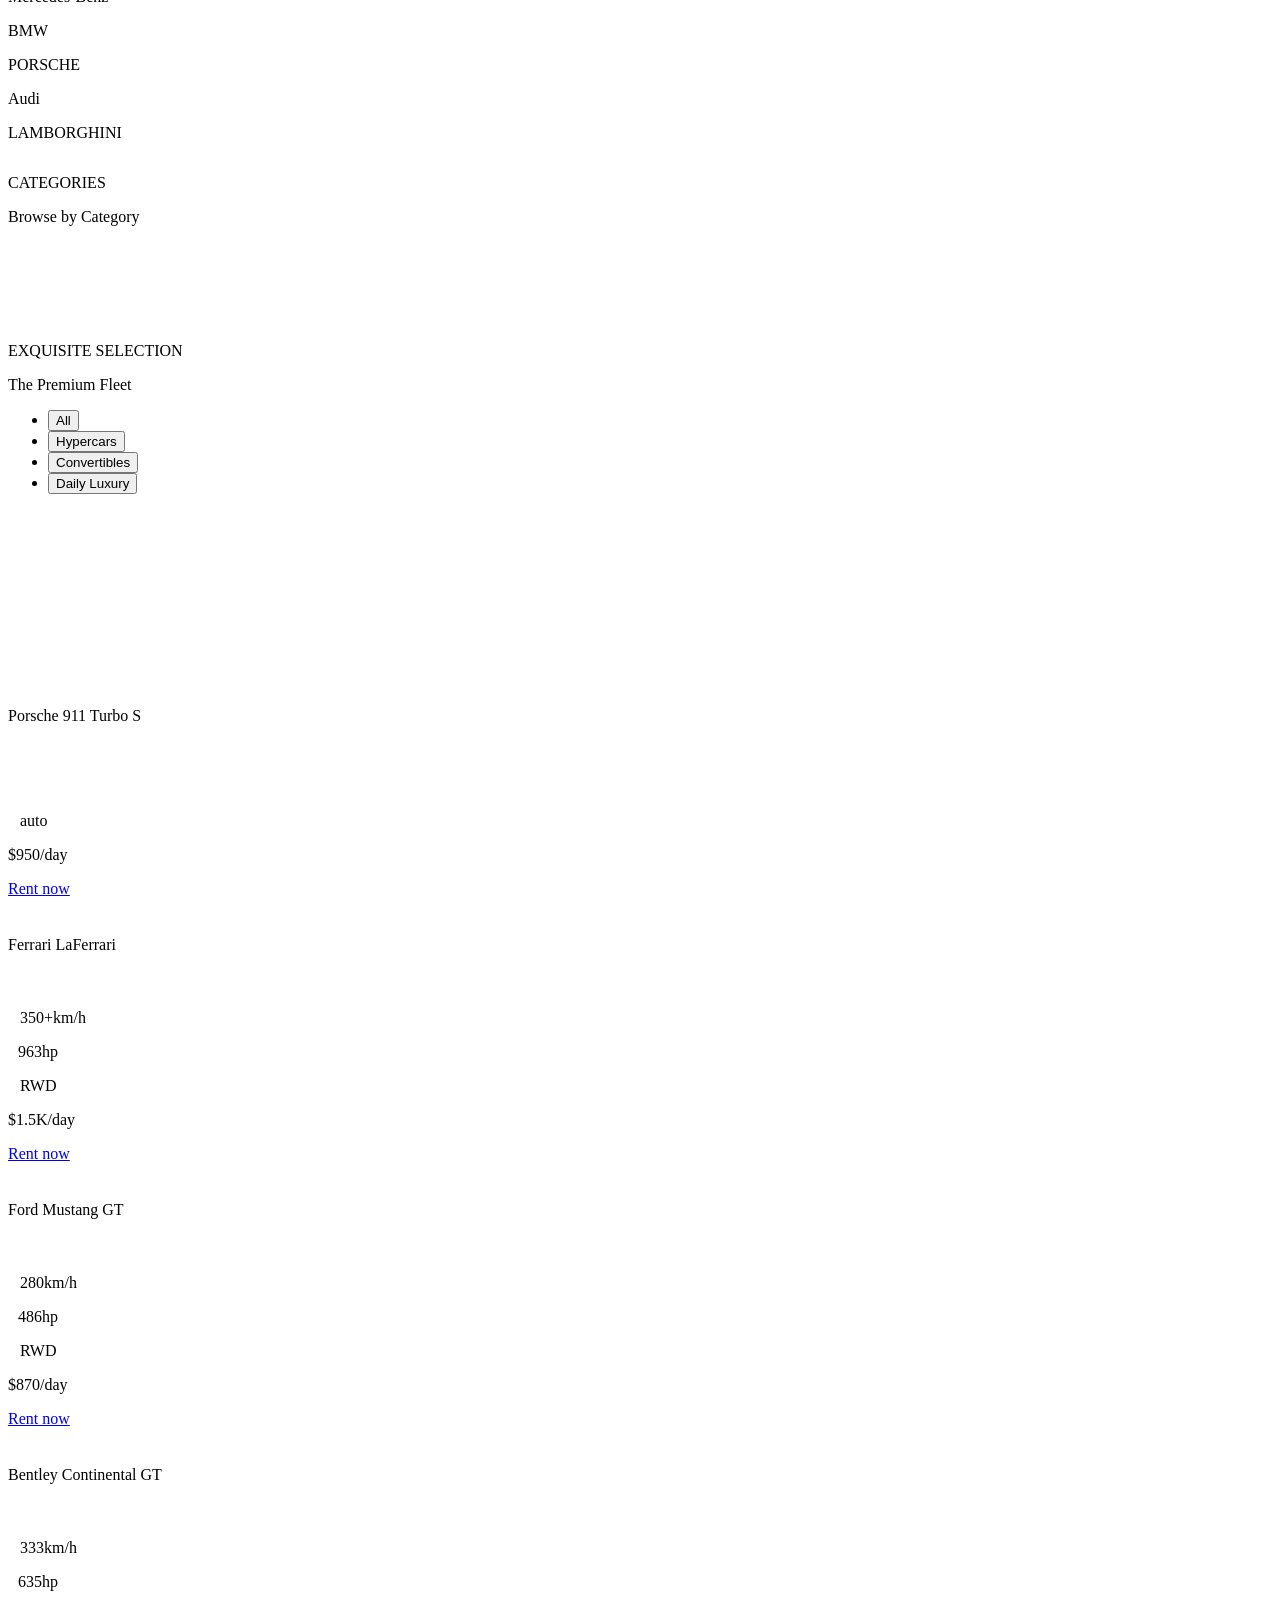
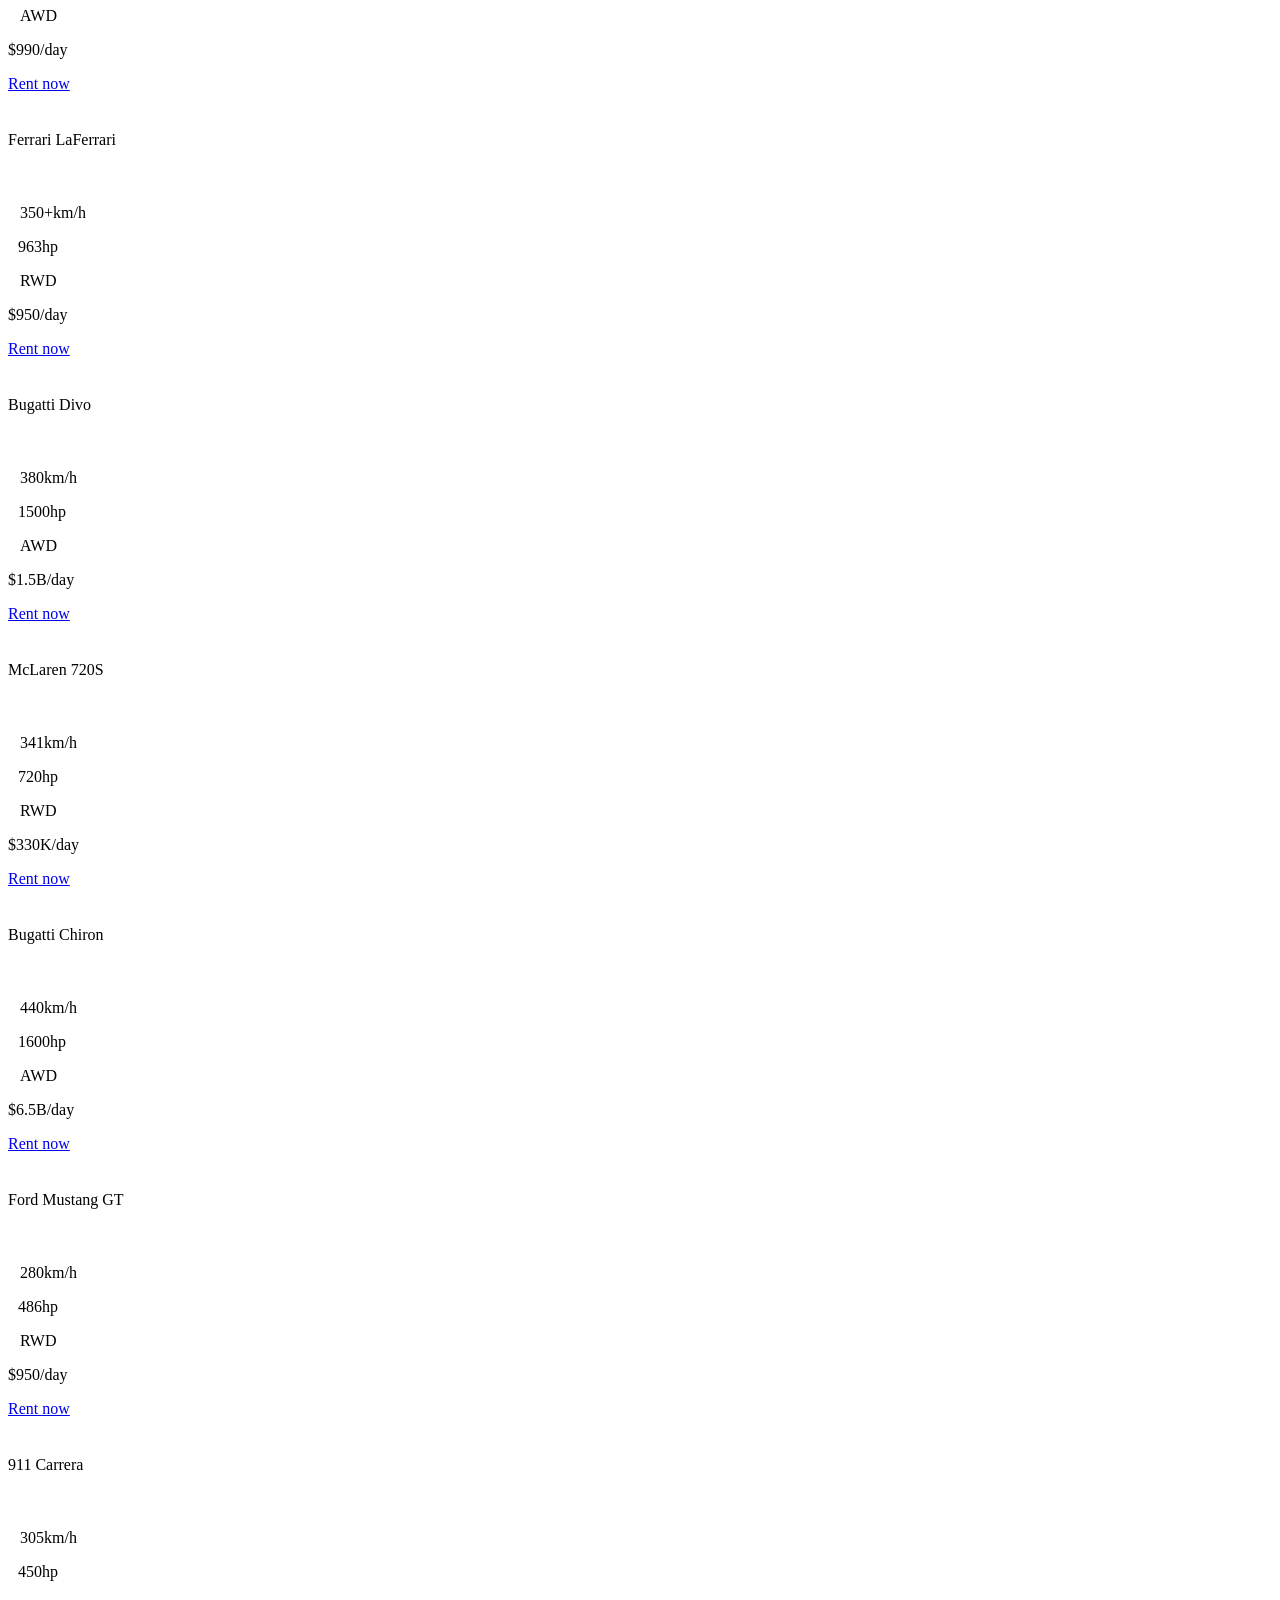
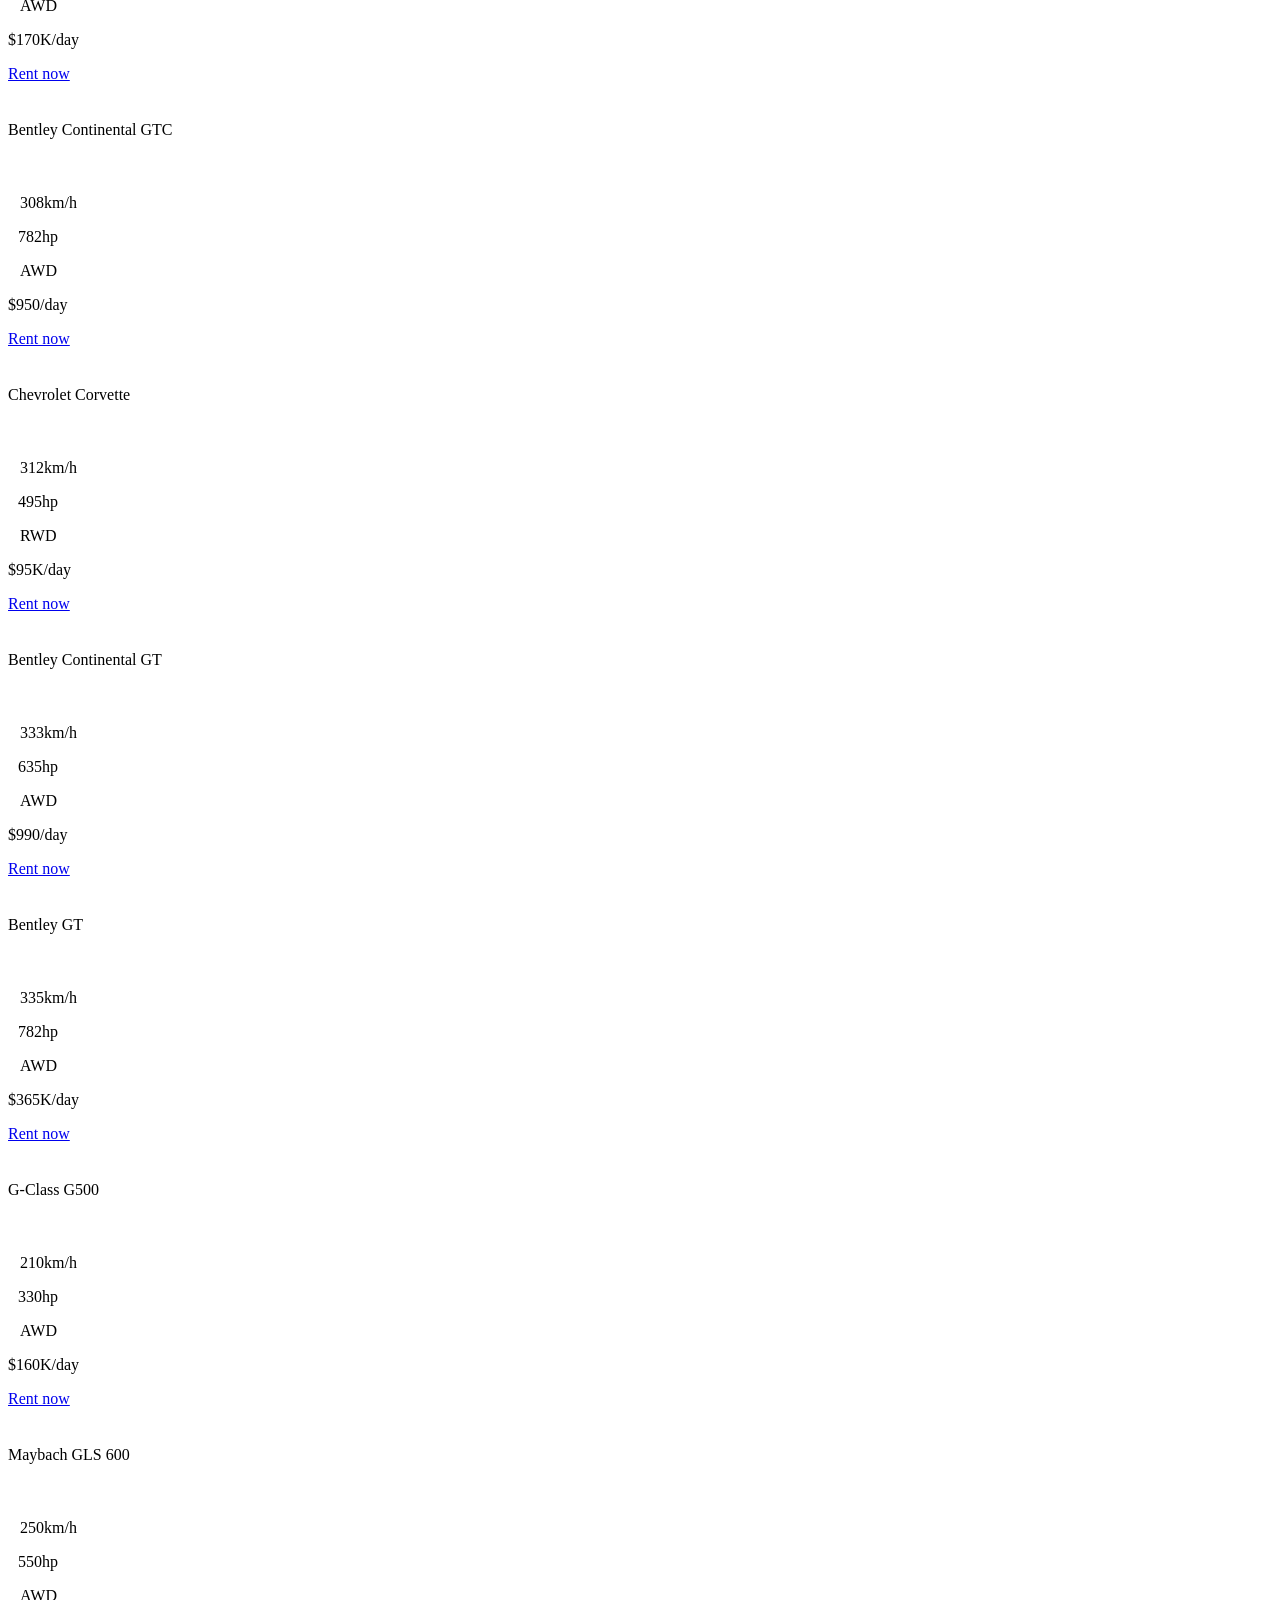
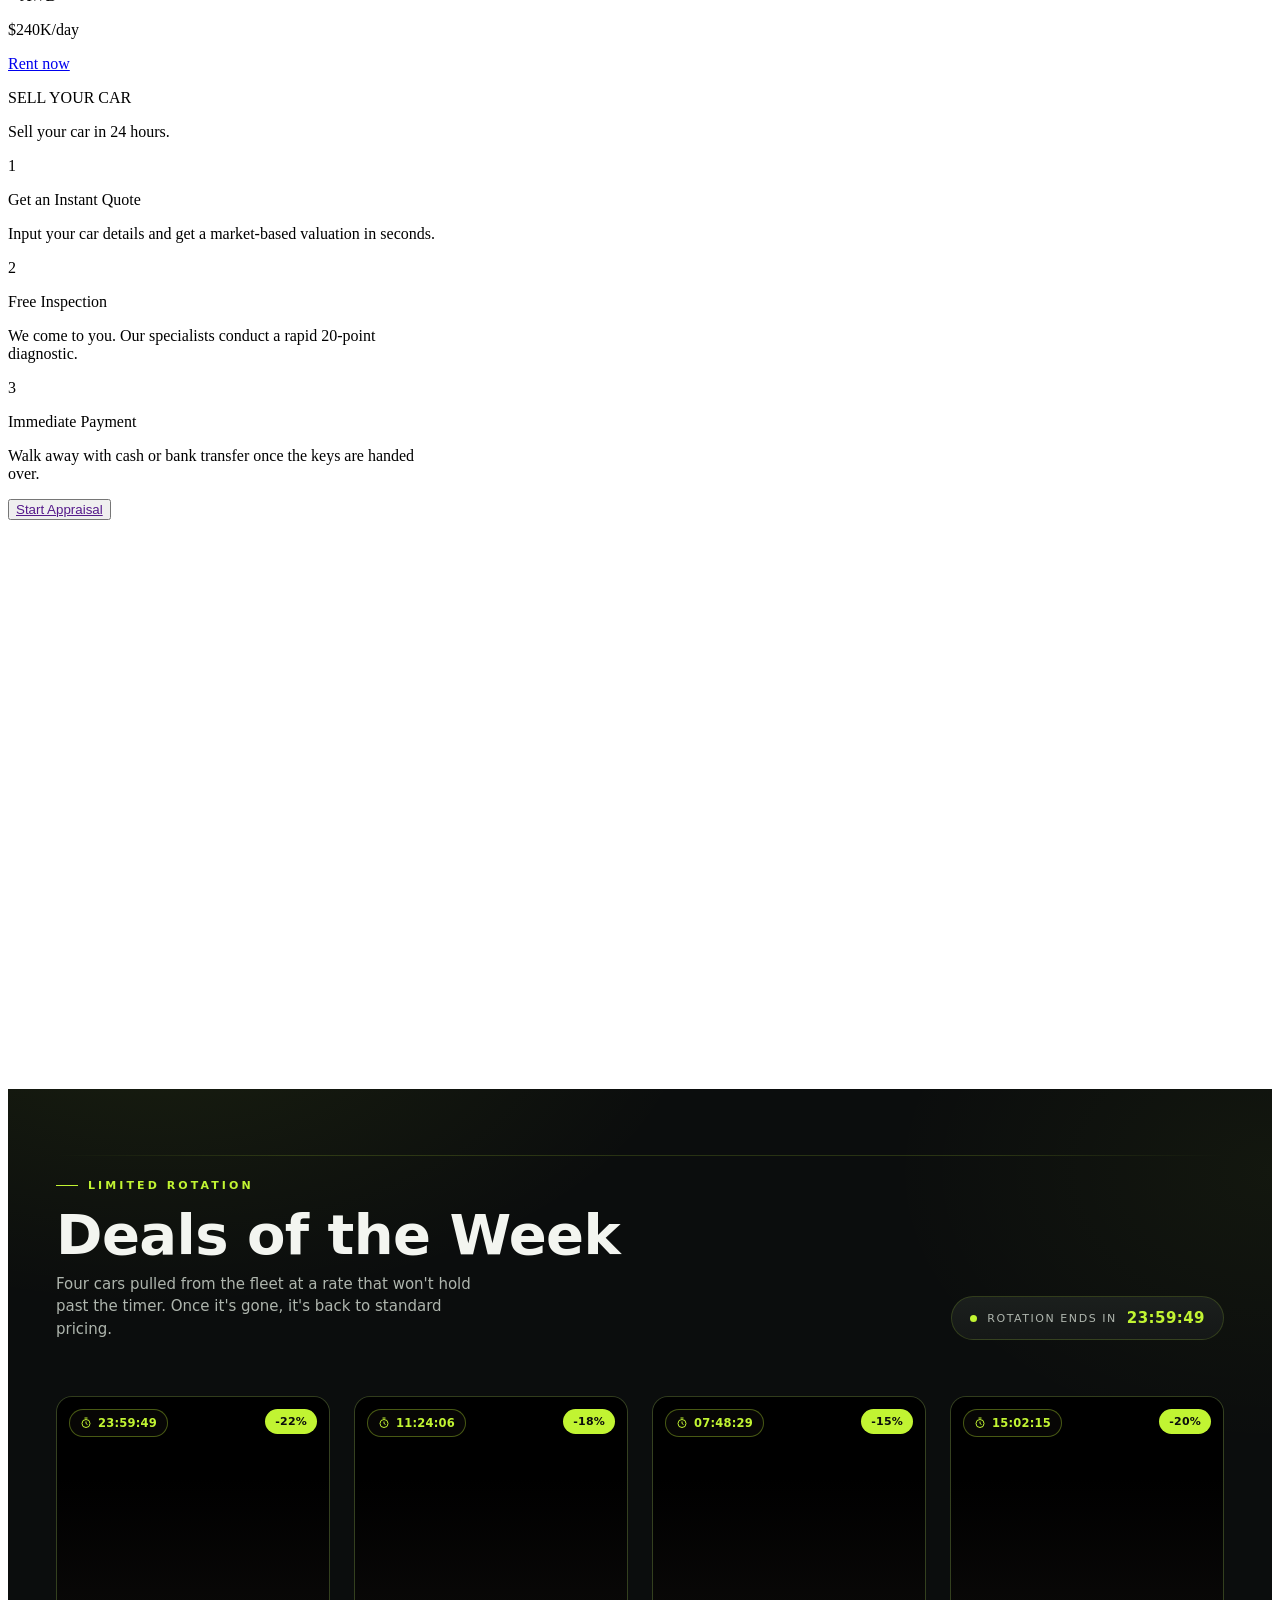
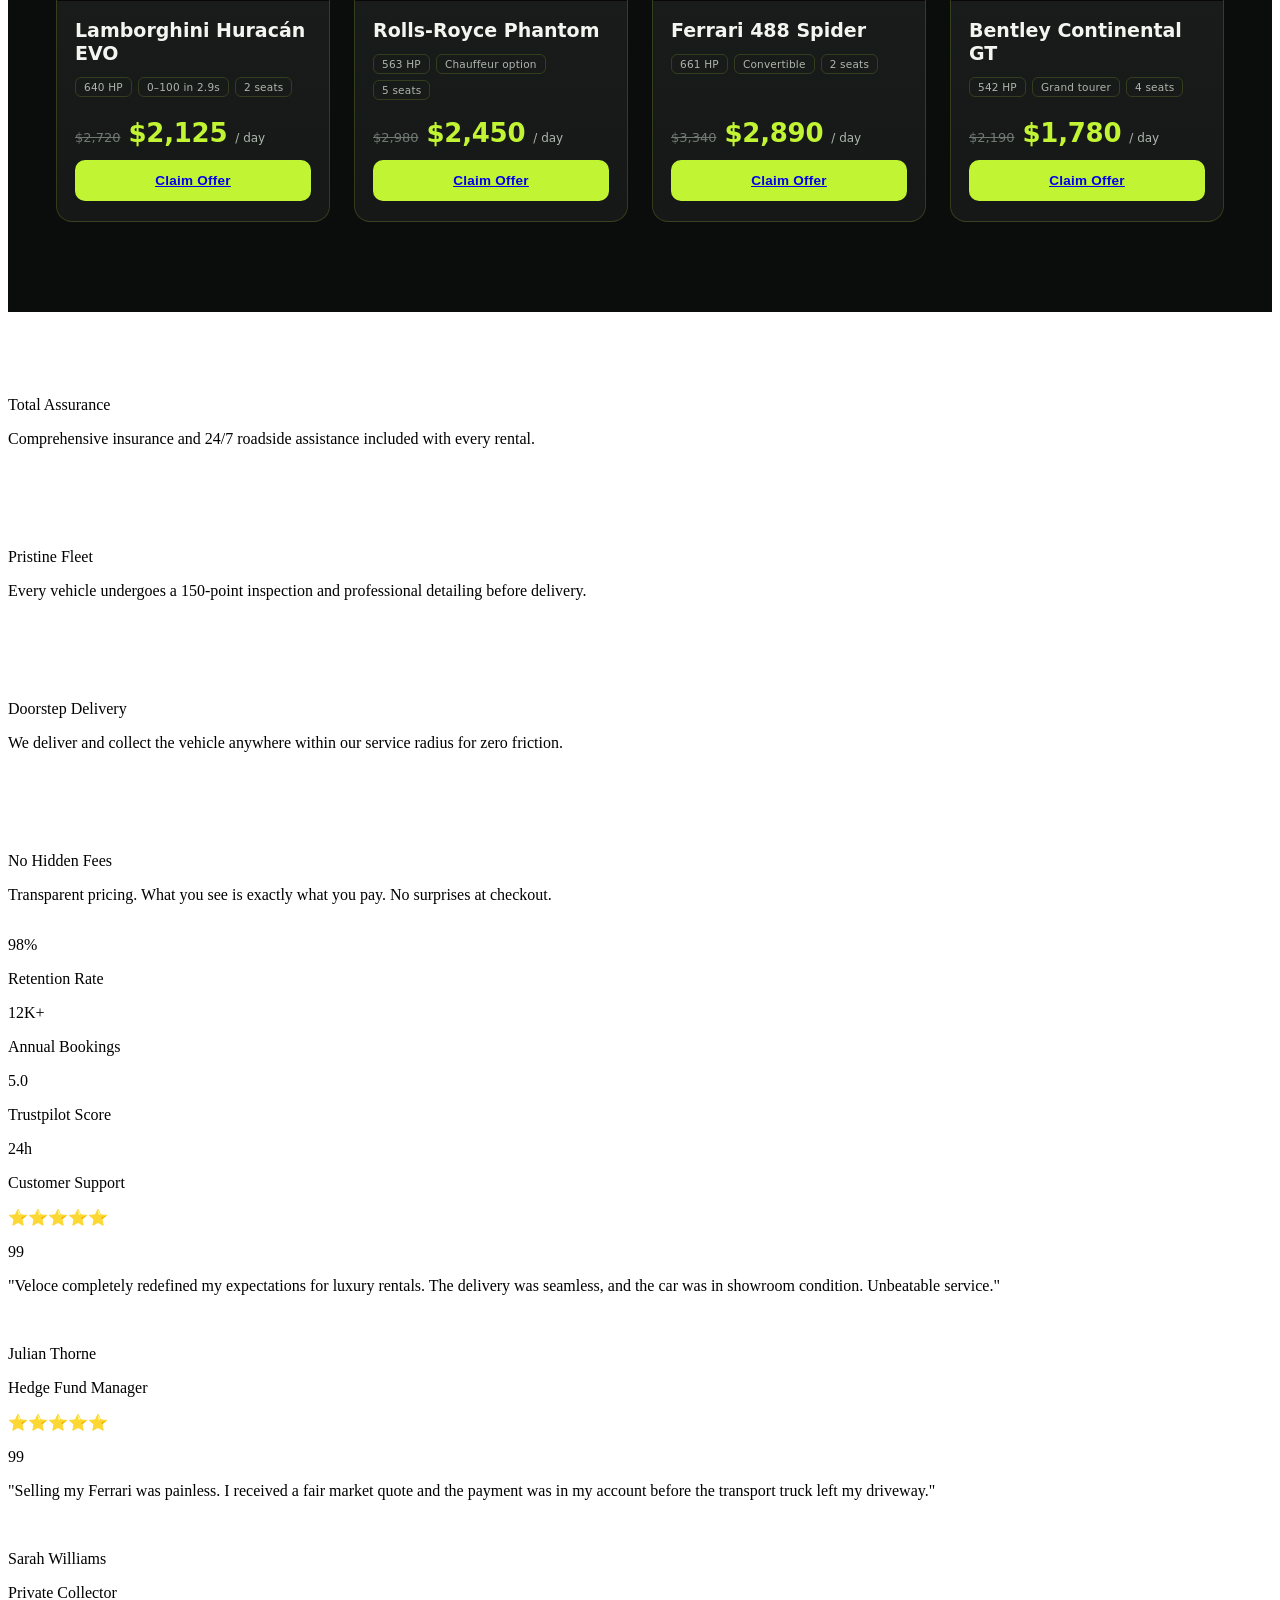
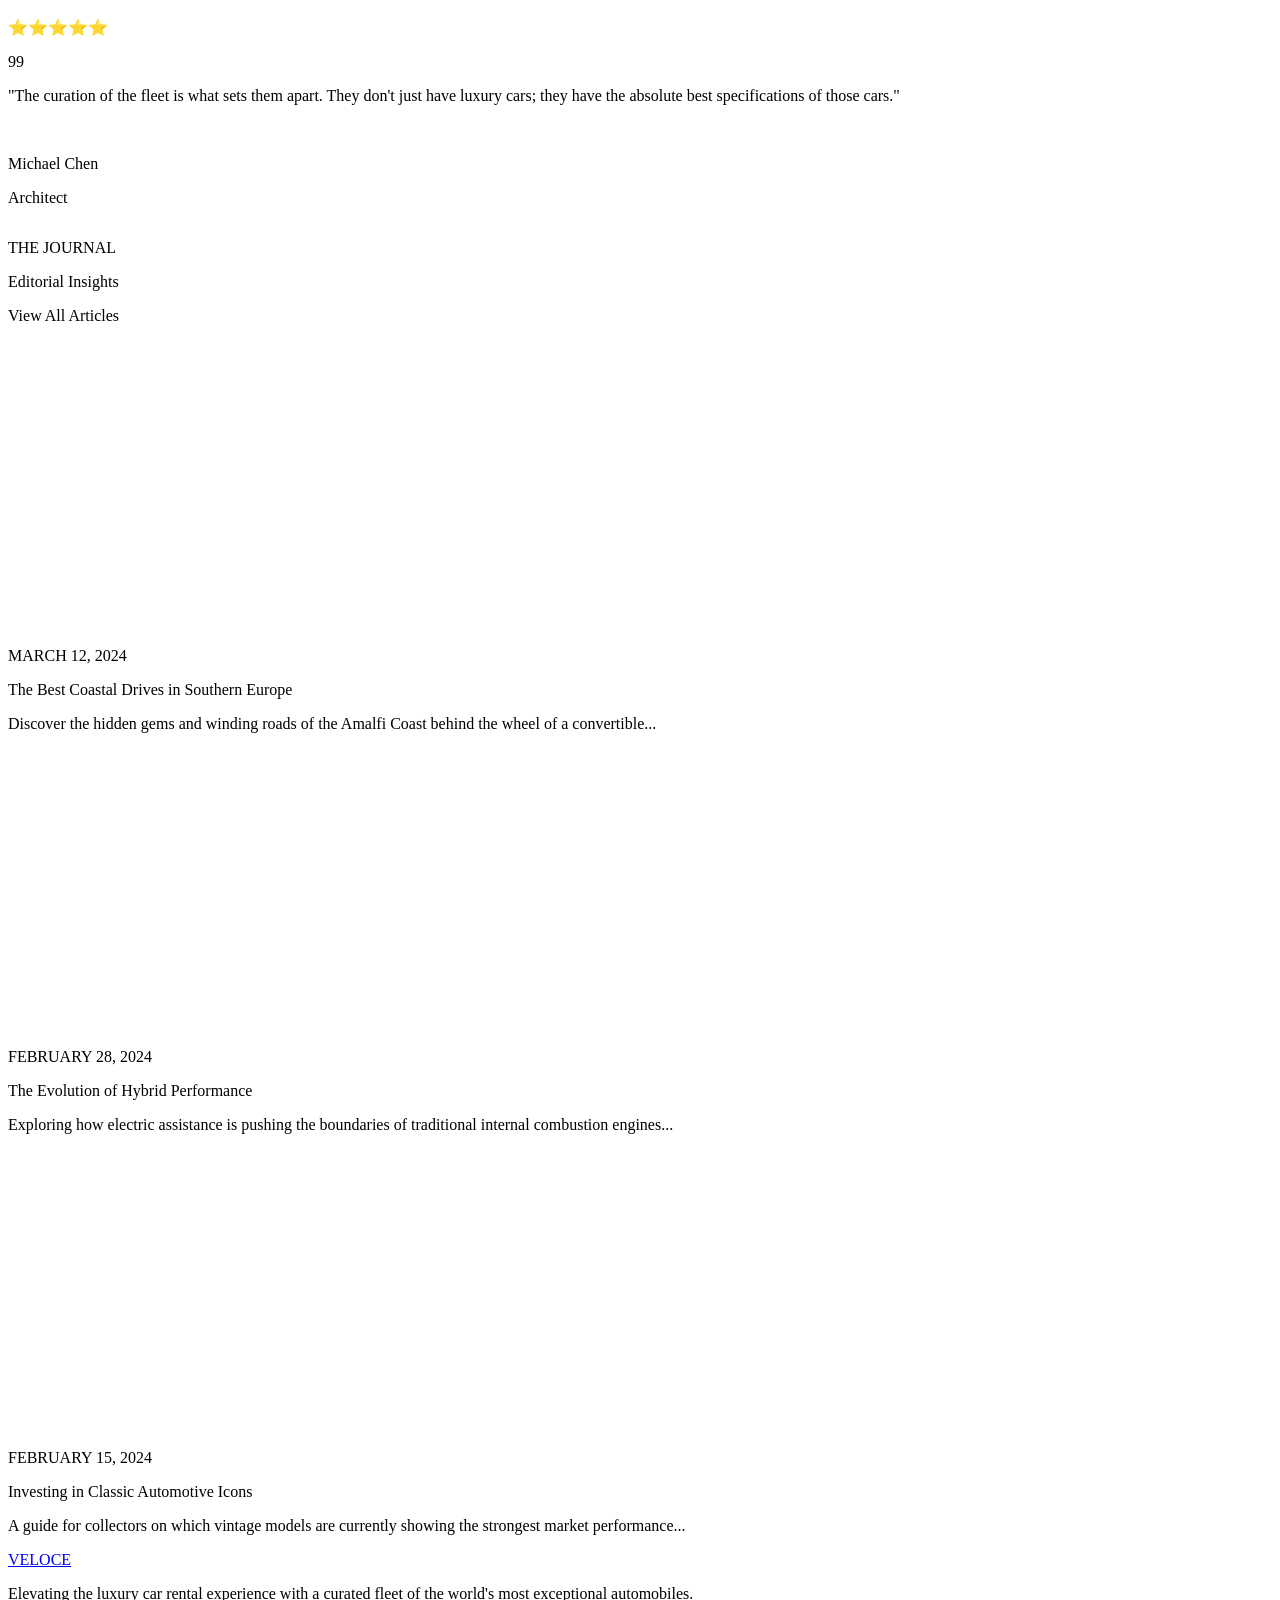
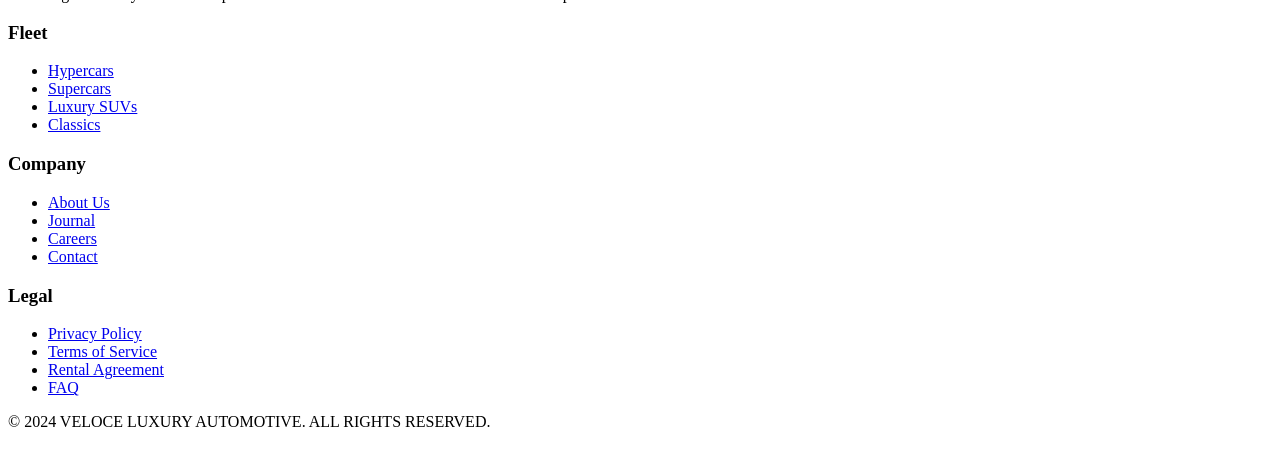
==== commit 25d1f0b8: "first commit" ====
--- a/index.html
+++ b/index.html
@@ -563,7 +563,7 @@
                    text-[#aaa99c]
                    hover:text-white transition">
 
-                <a href="./buy.html">Buy</a>
+                <a href="">Buy</a>
 
               </button>
 
@@ -574,7 +574,7 @@
                    text-[#aaa99c]
                    hover:text-white transition">
 
-                <a href="./sell.html">Sell</a>
+                <a href="">Sell</a>
 
               </button>
 
